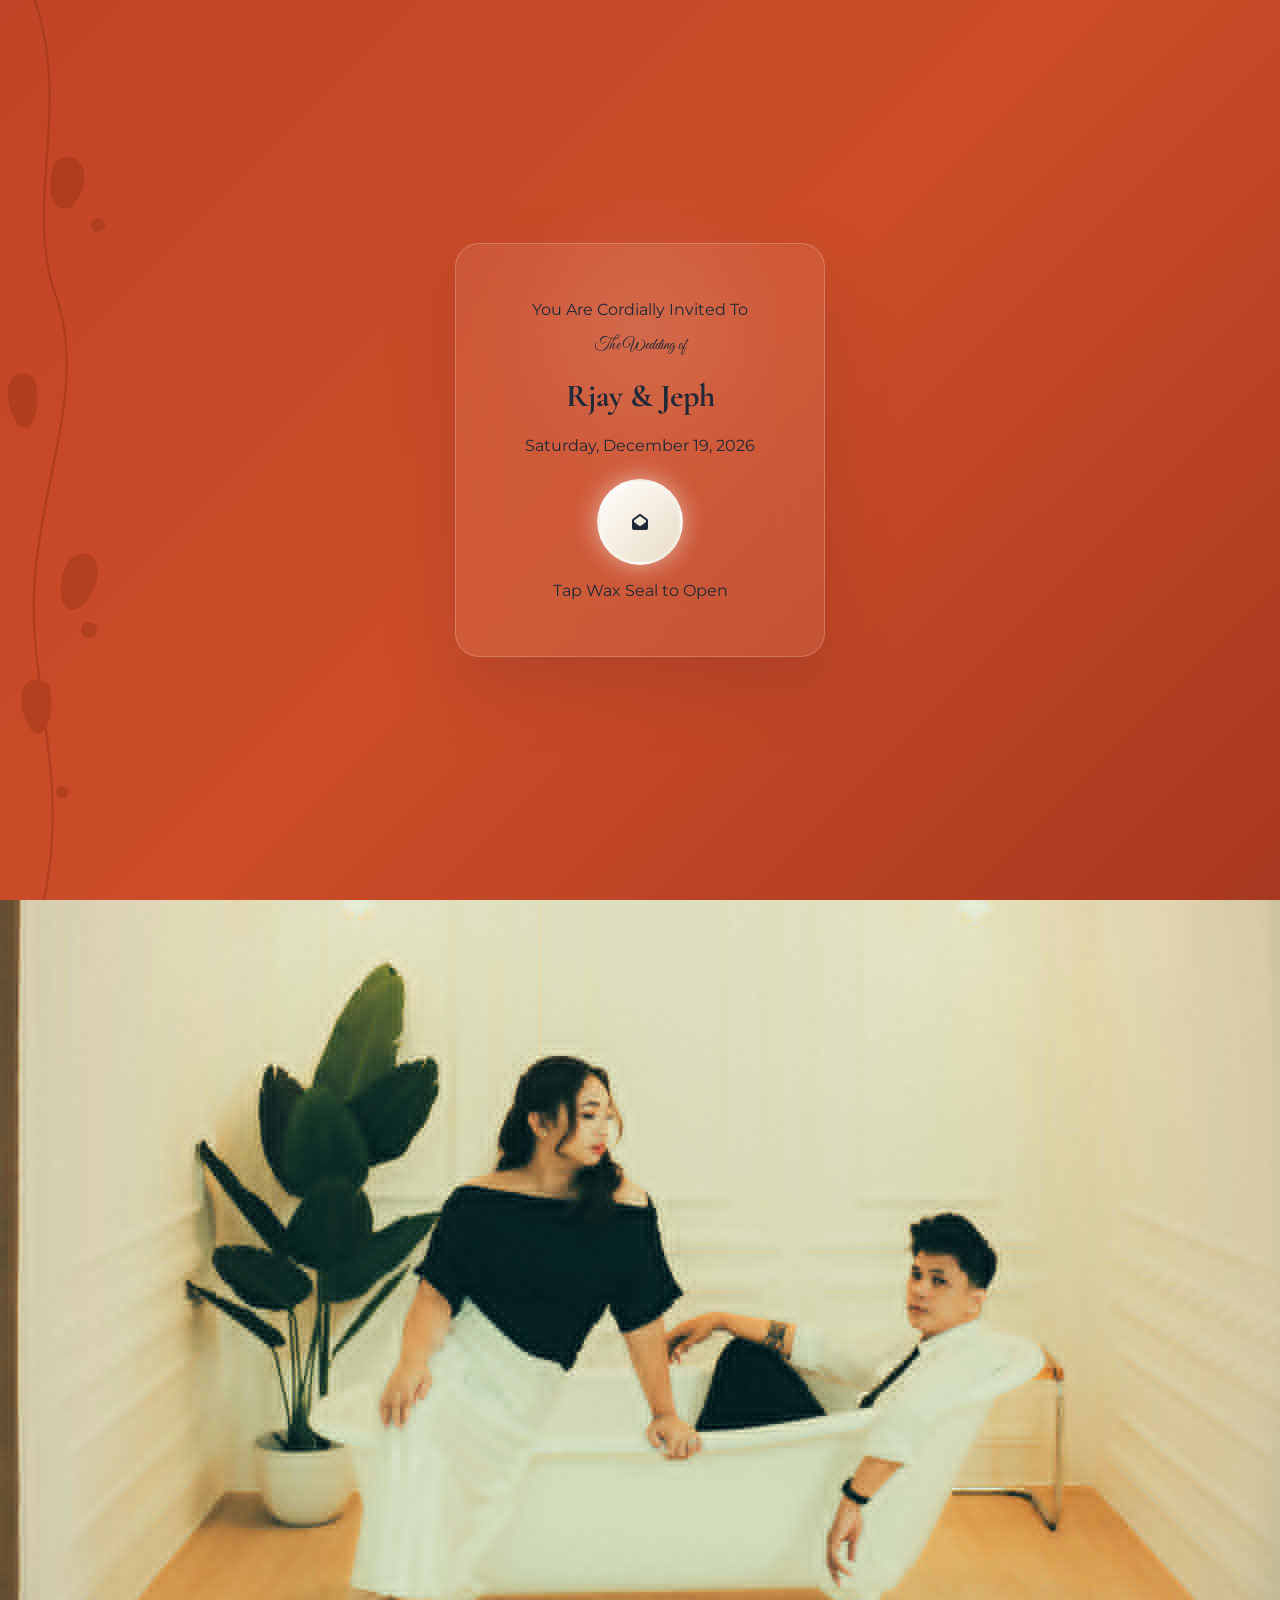
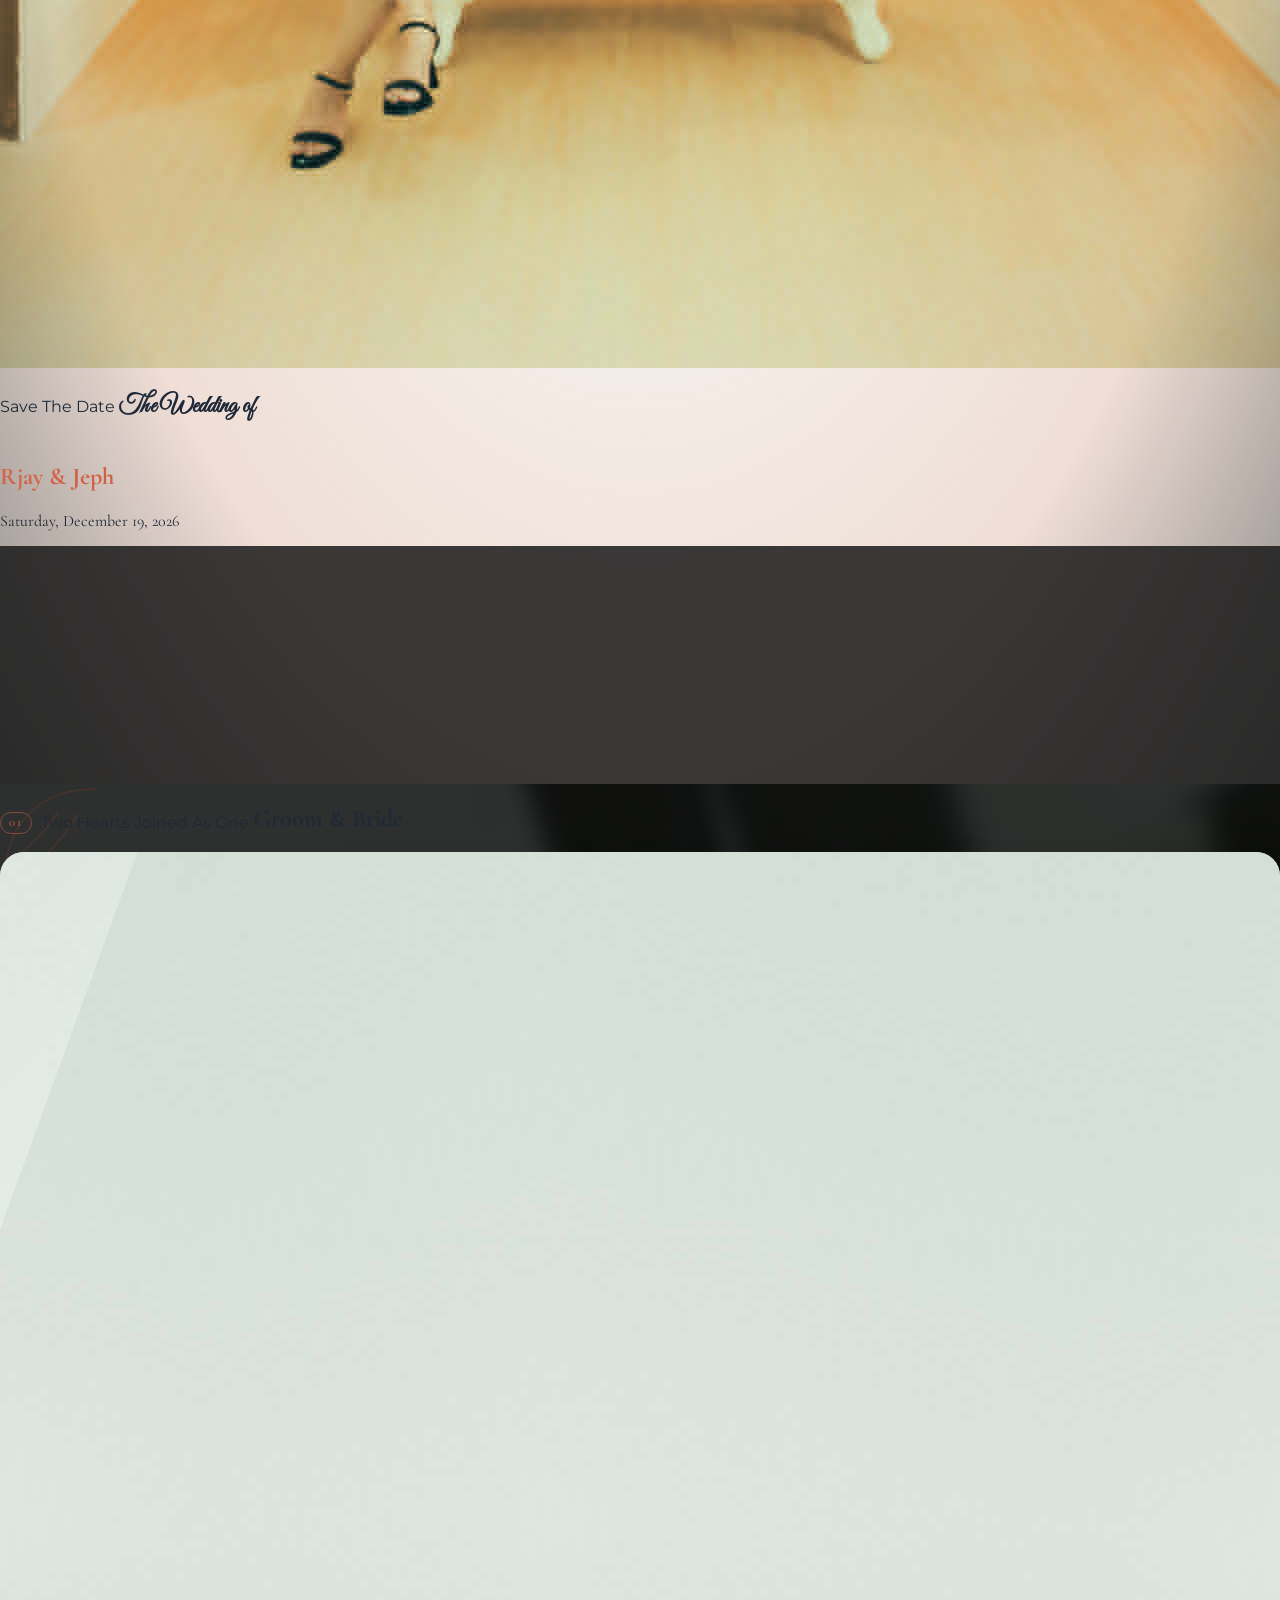
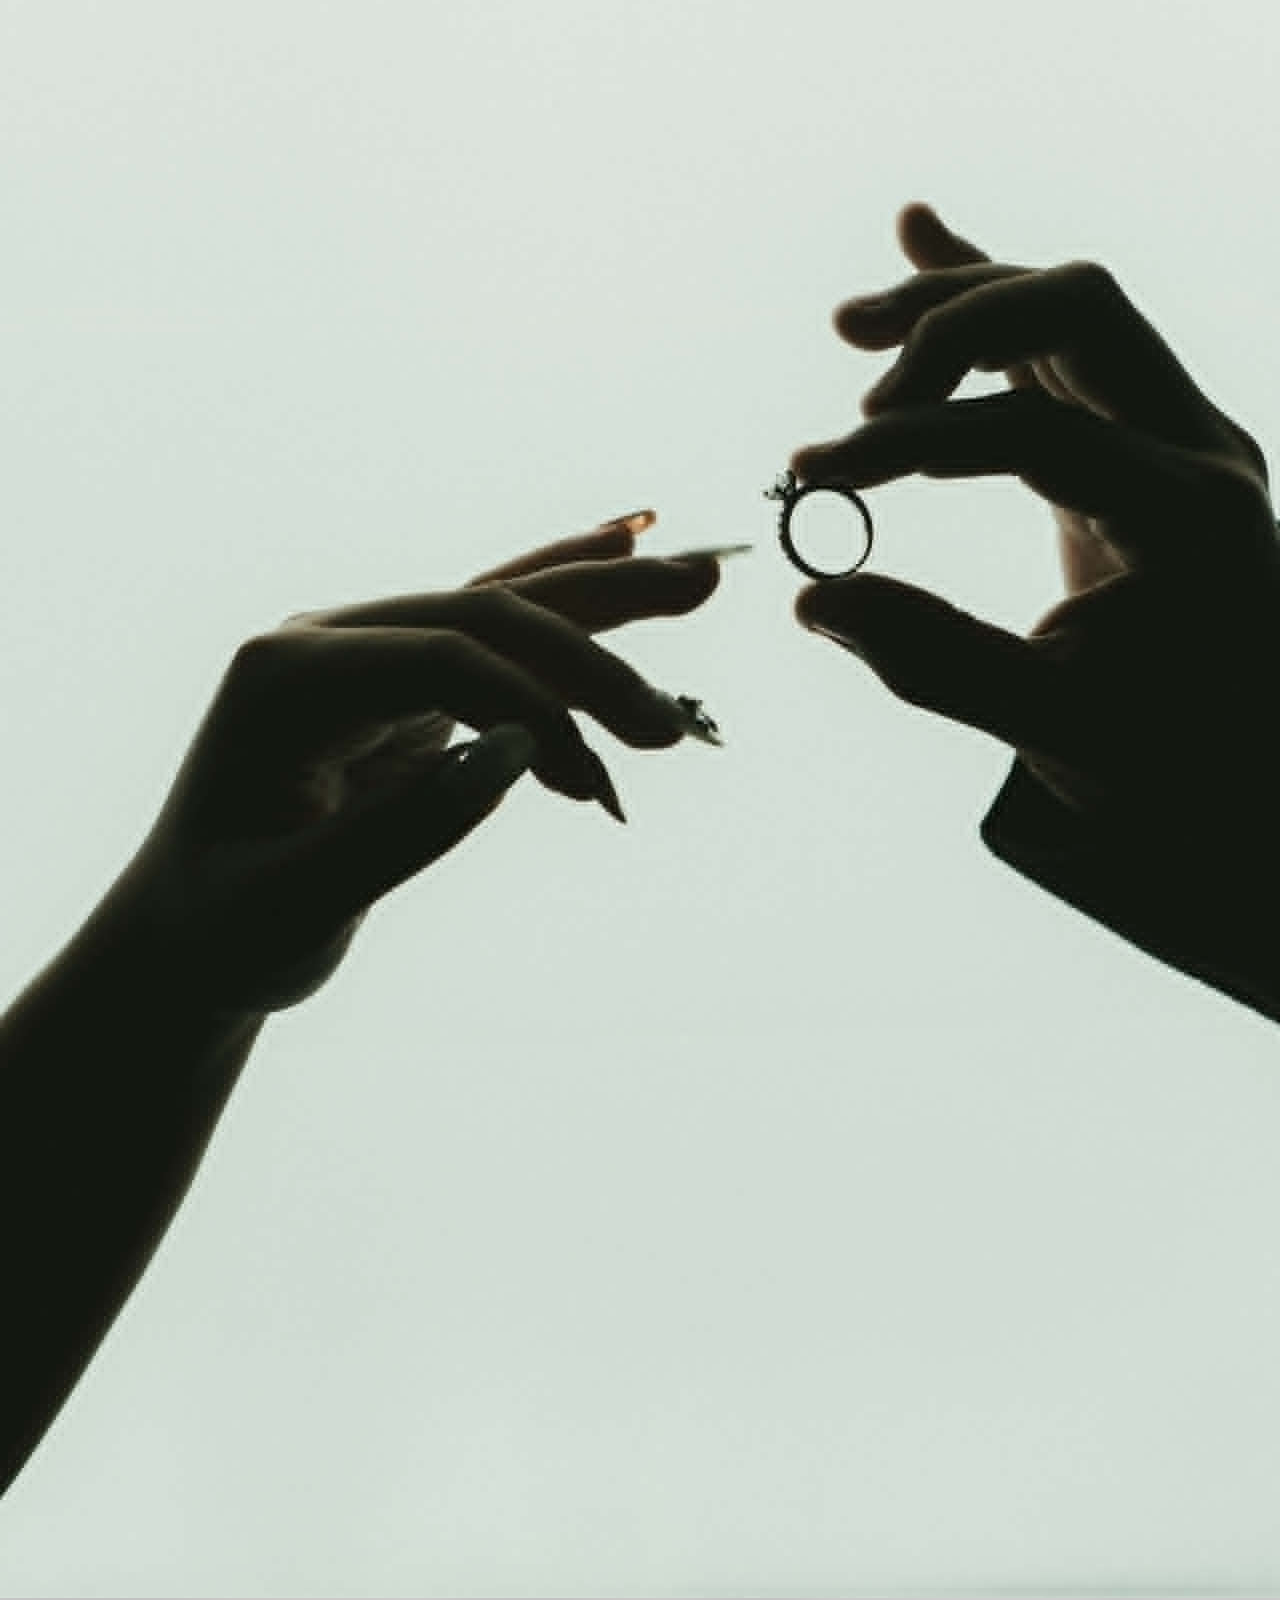
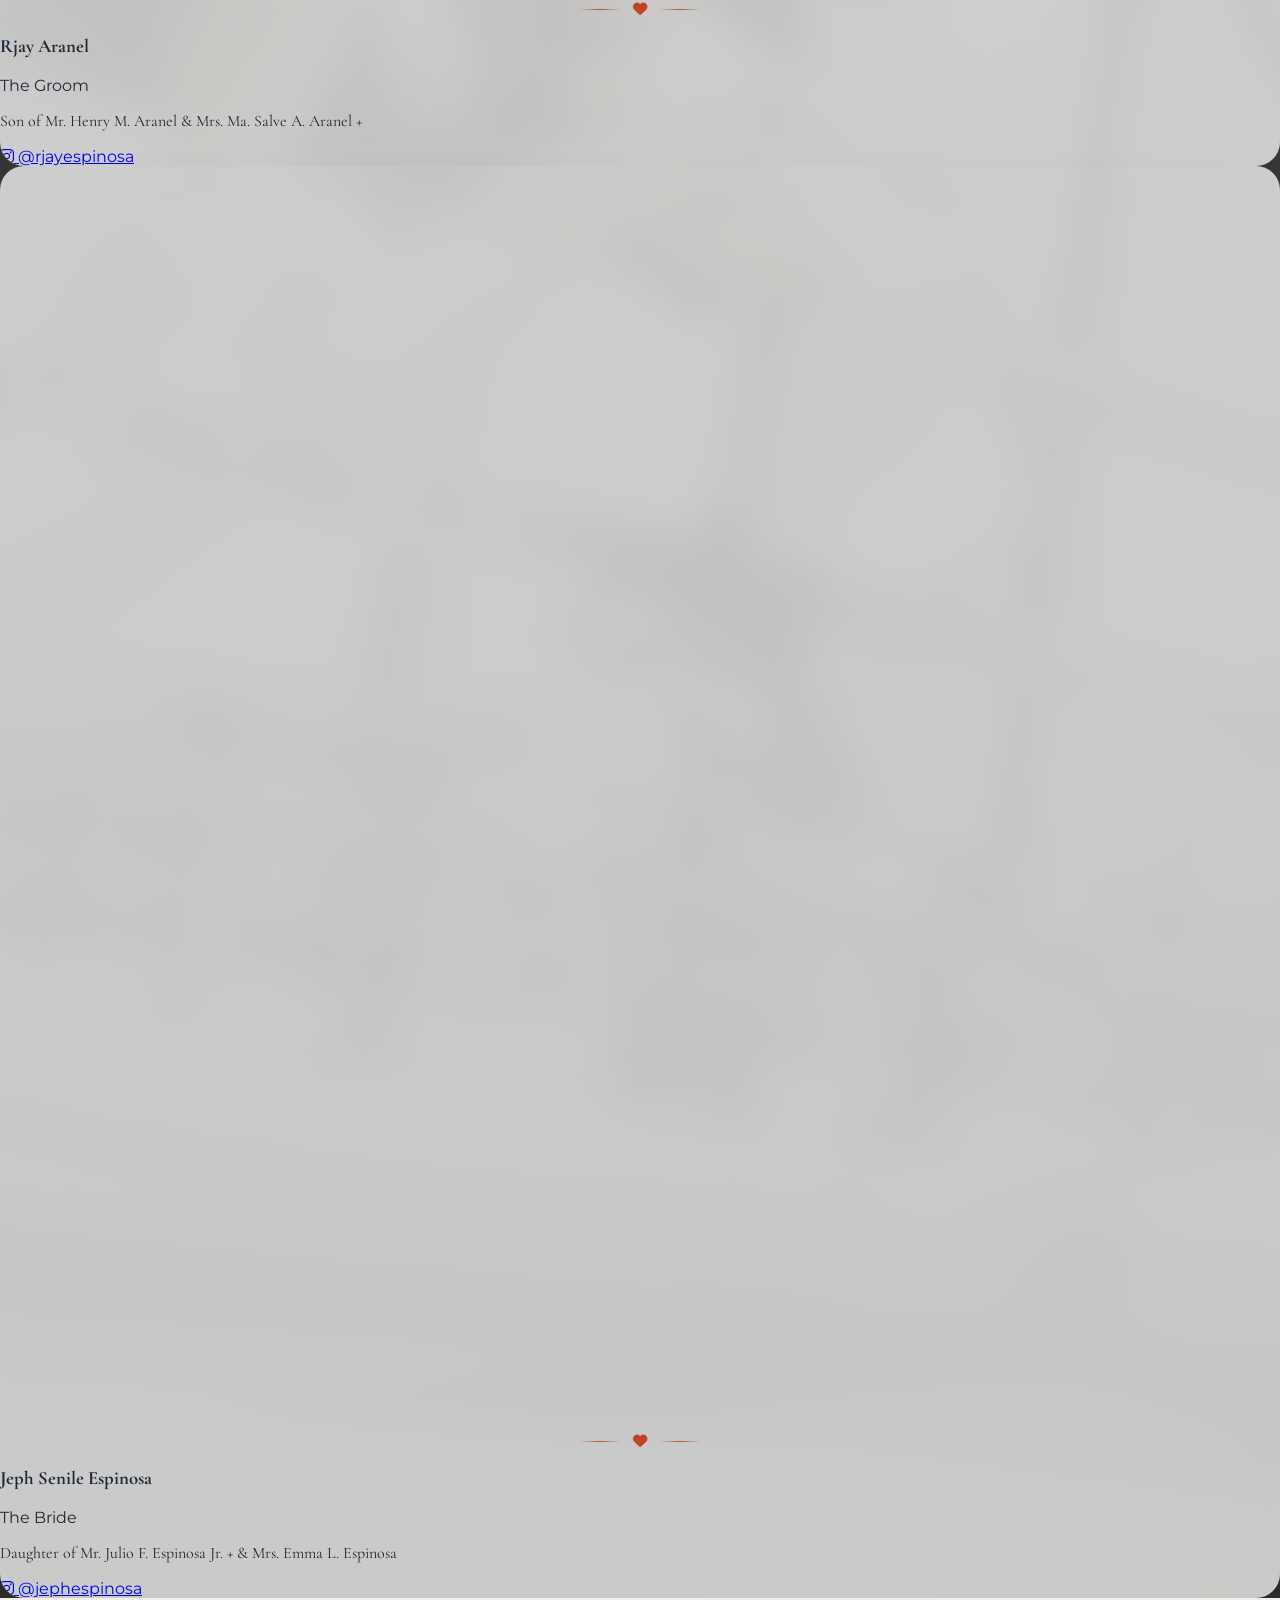
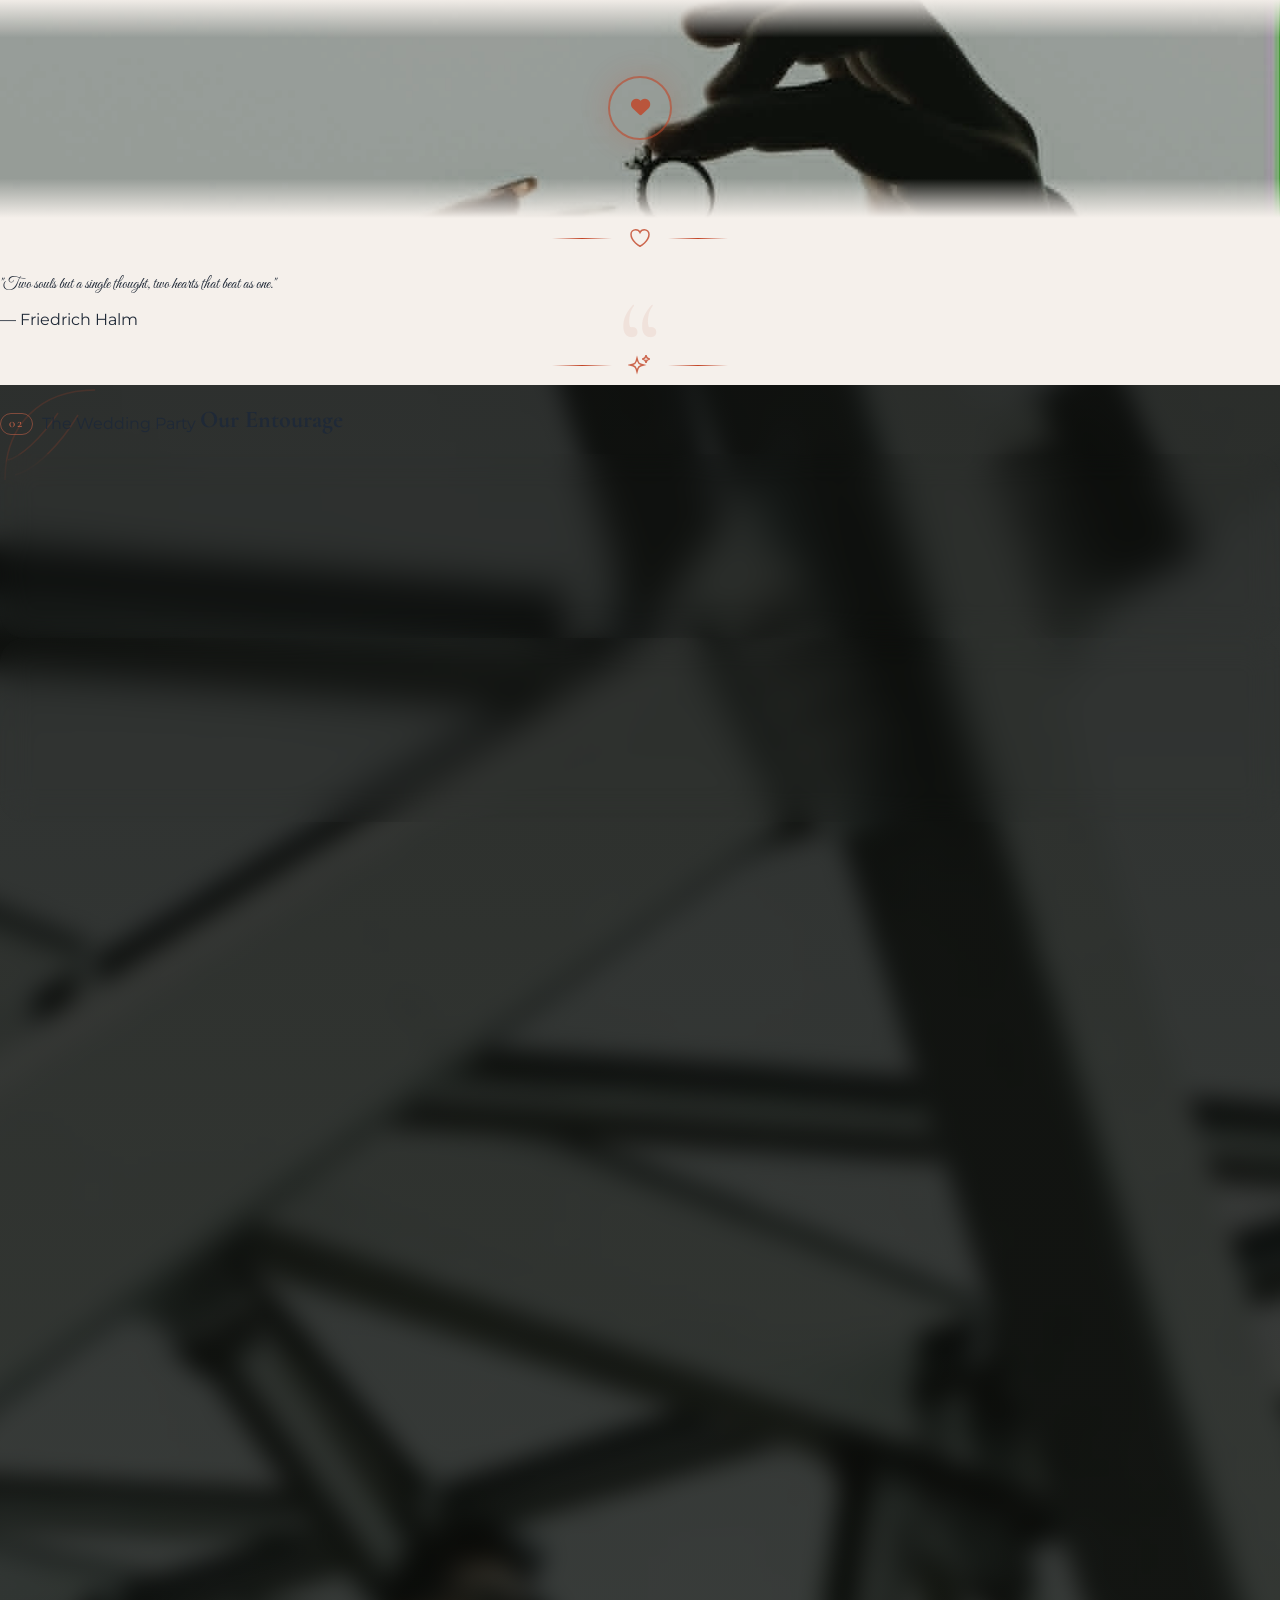
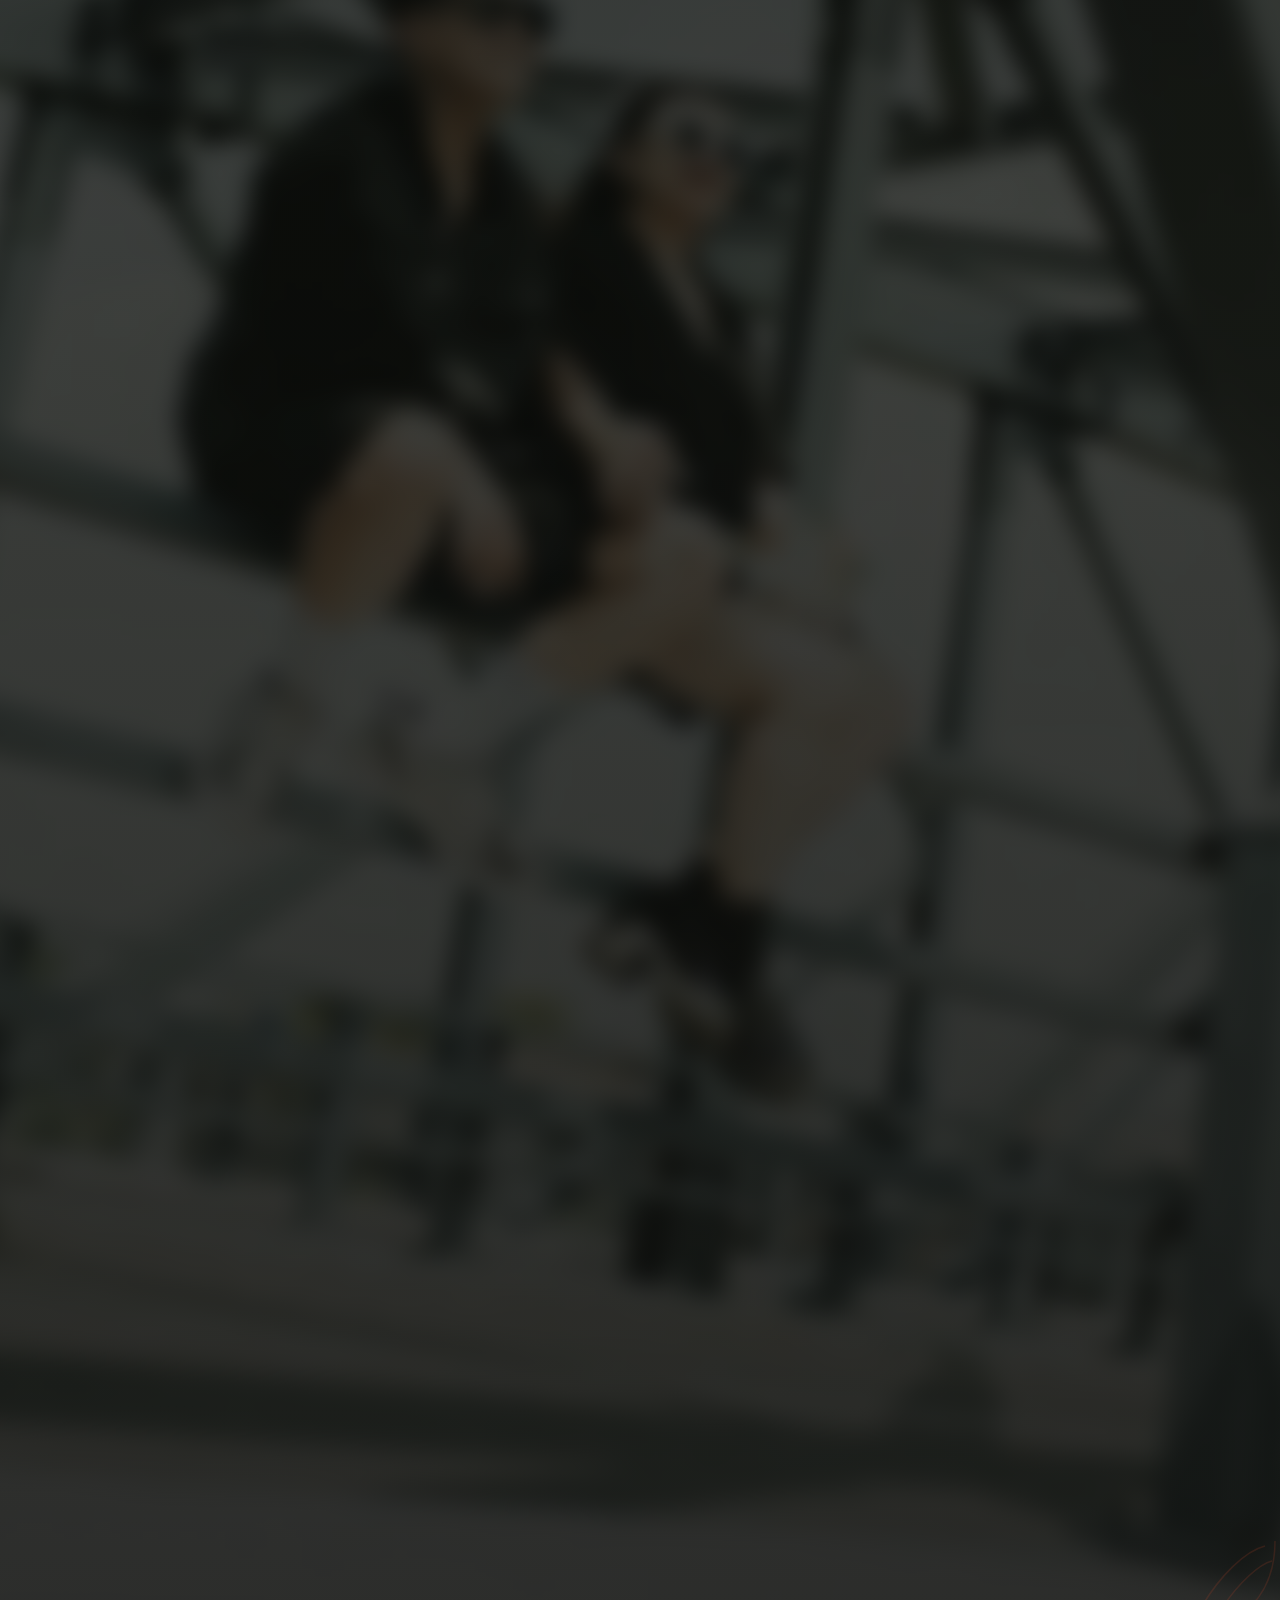
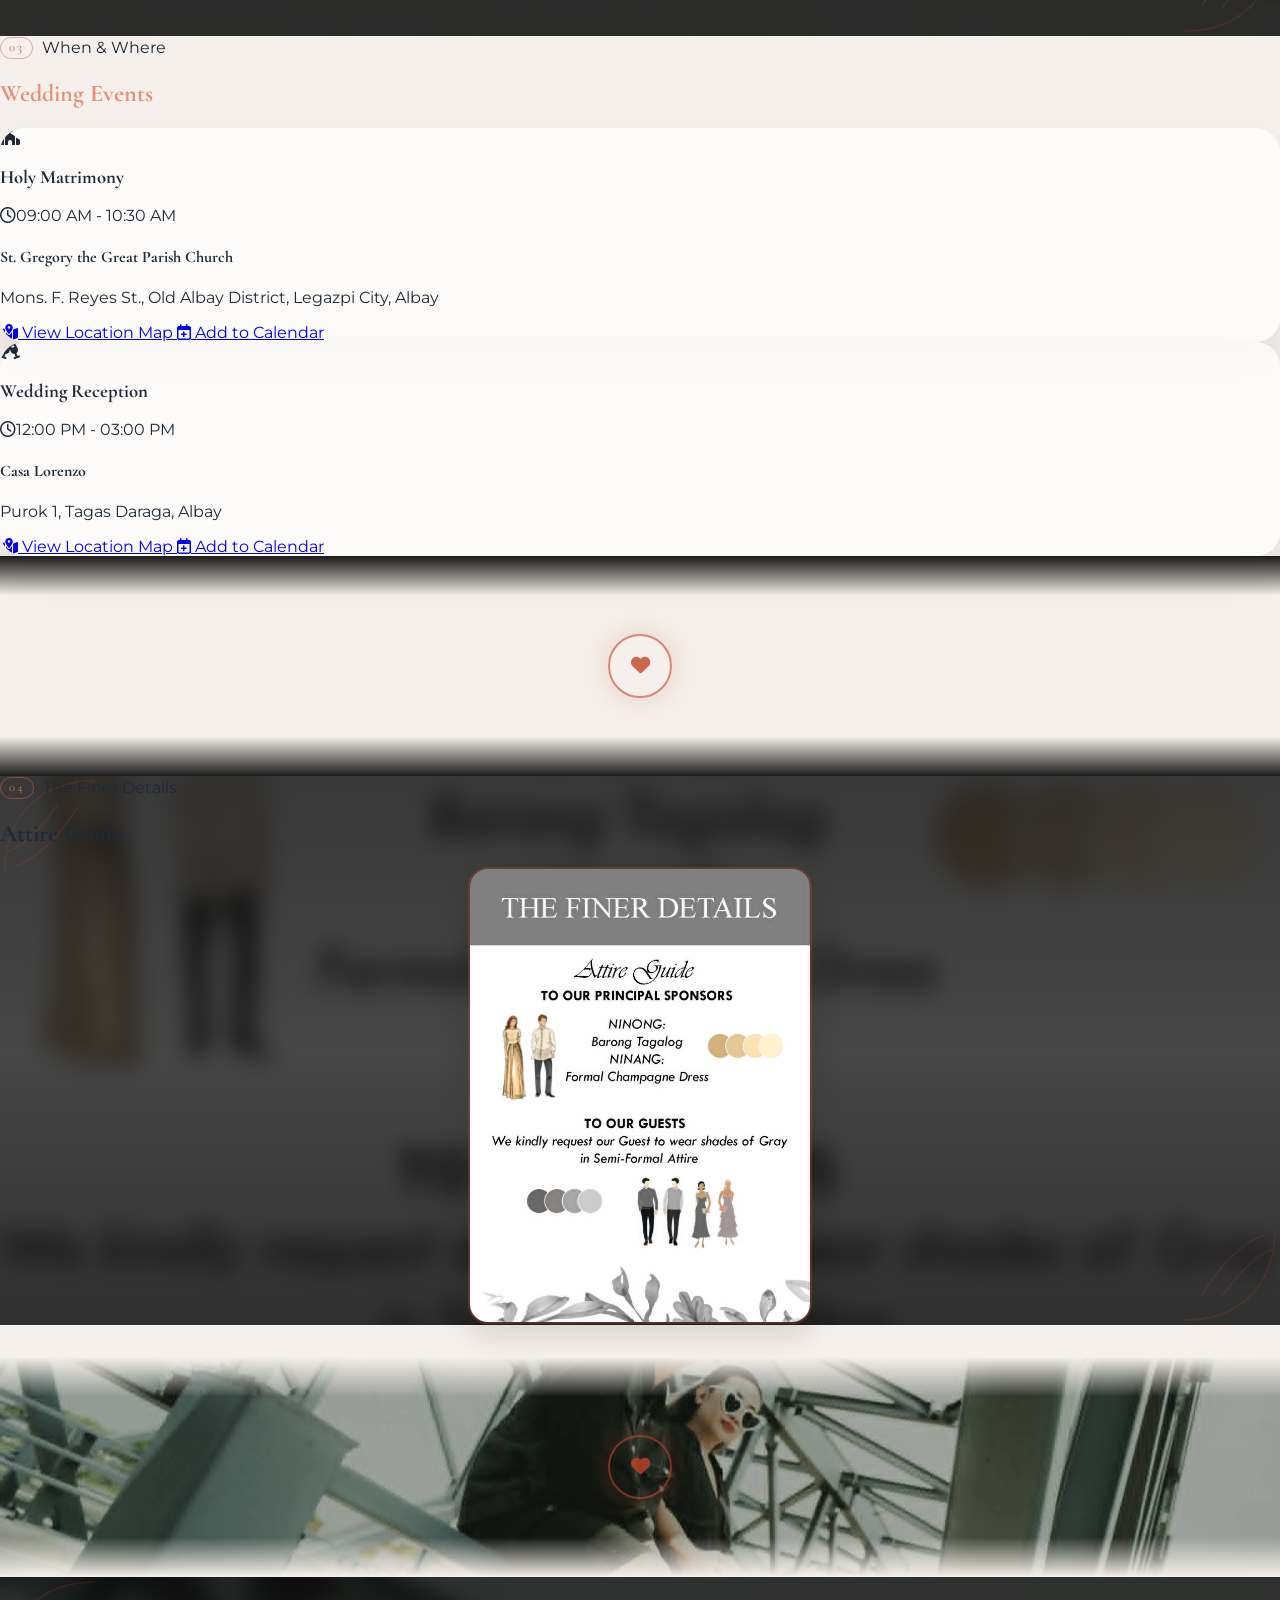
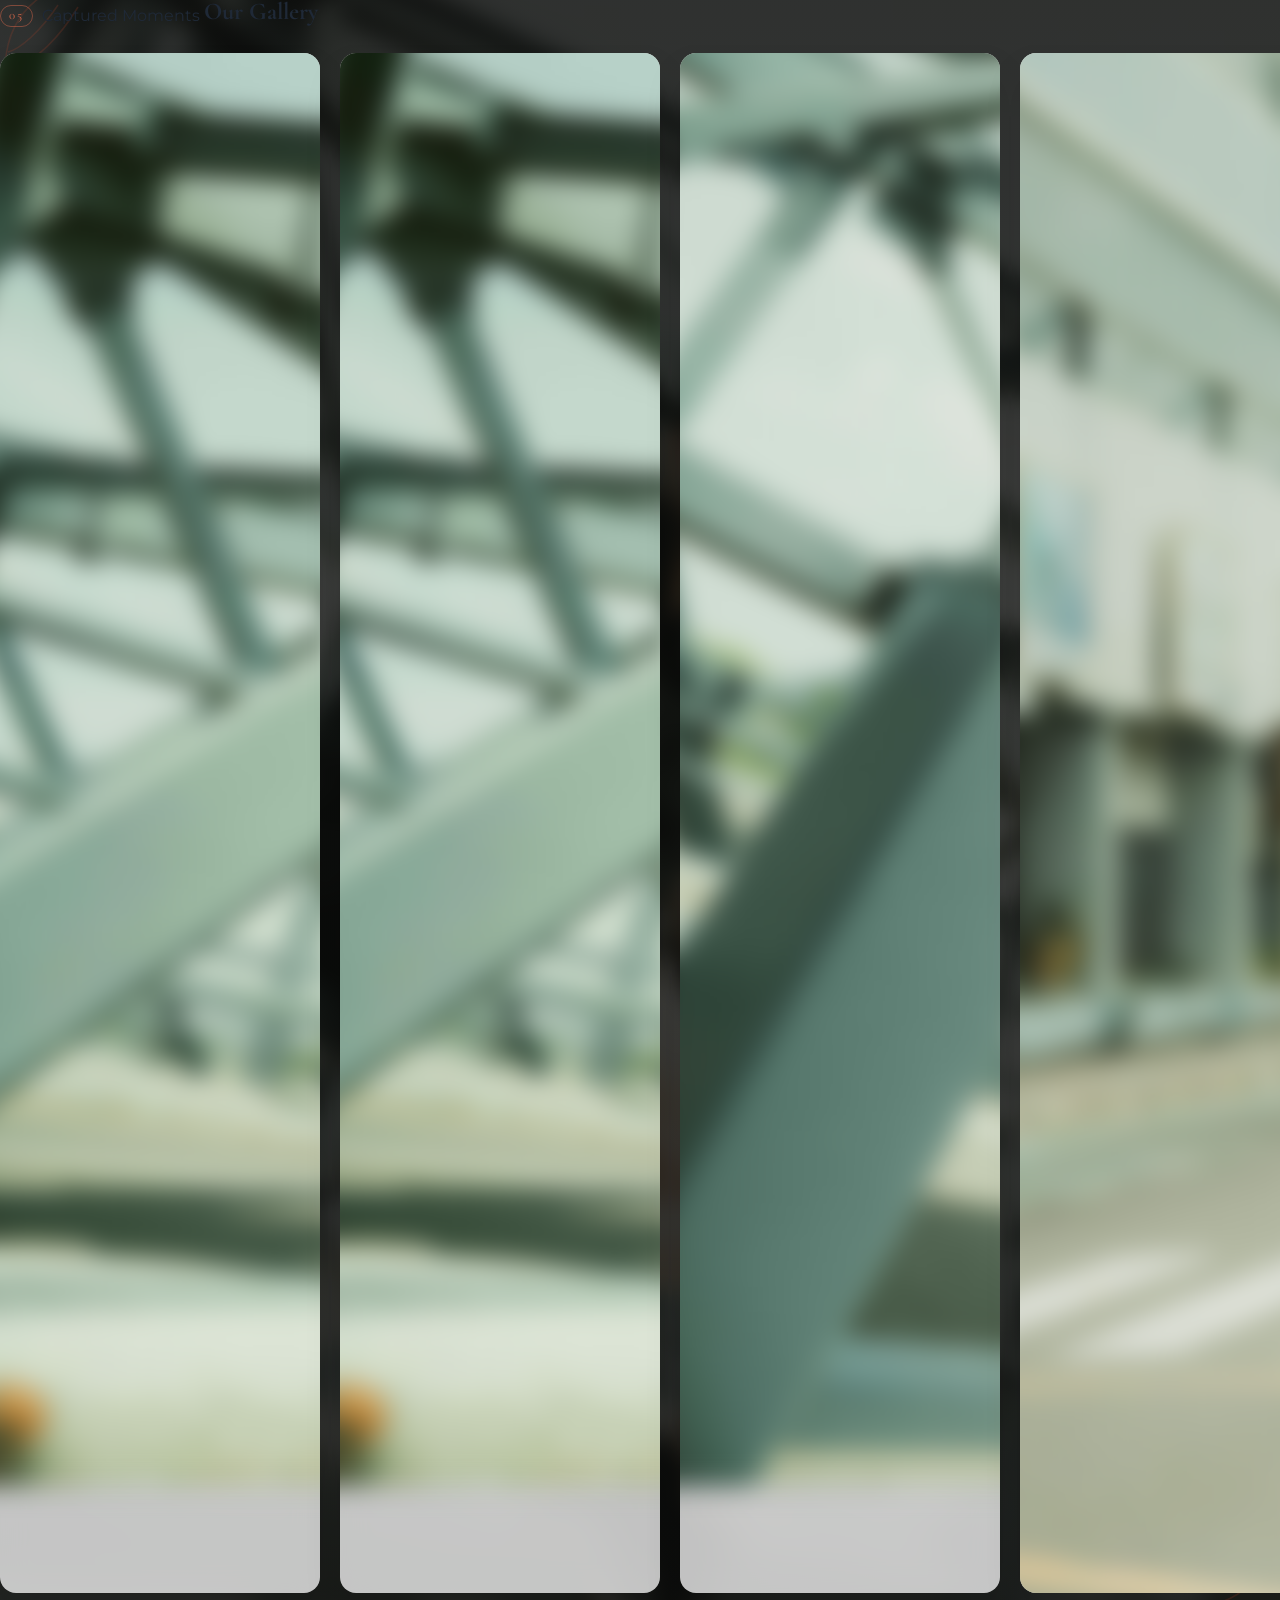
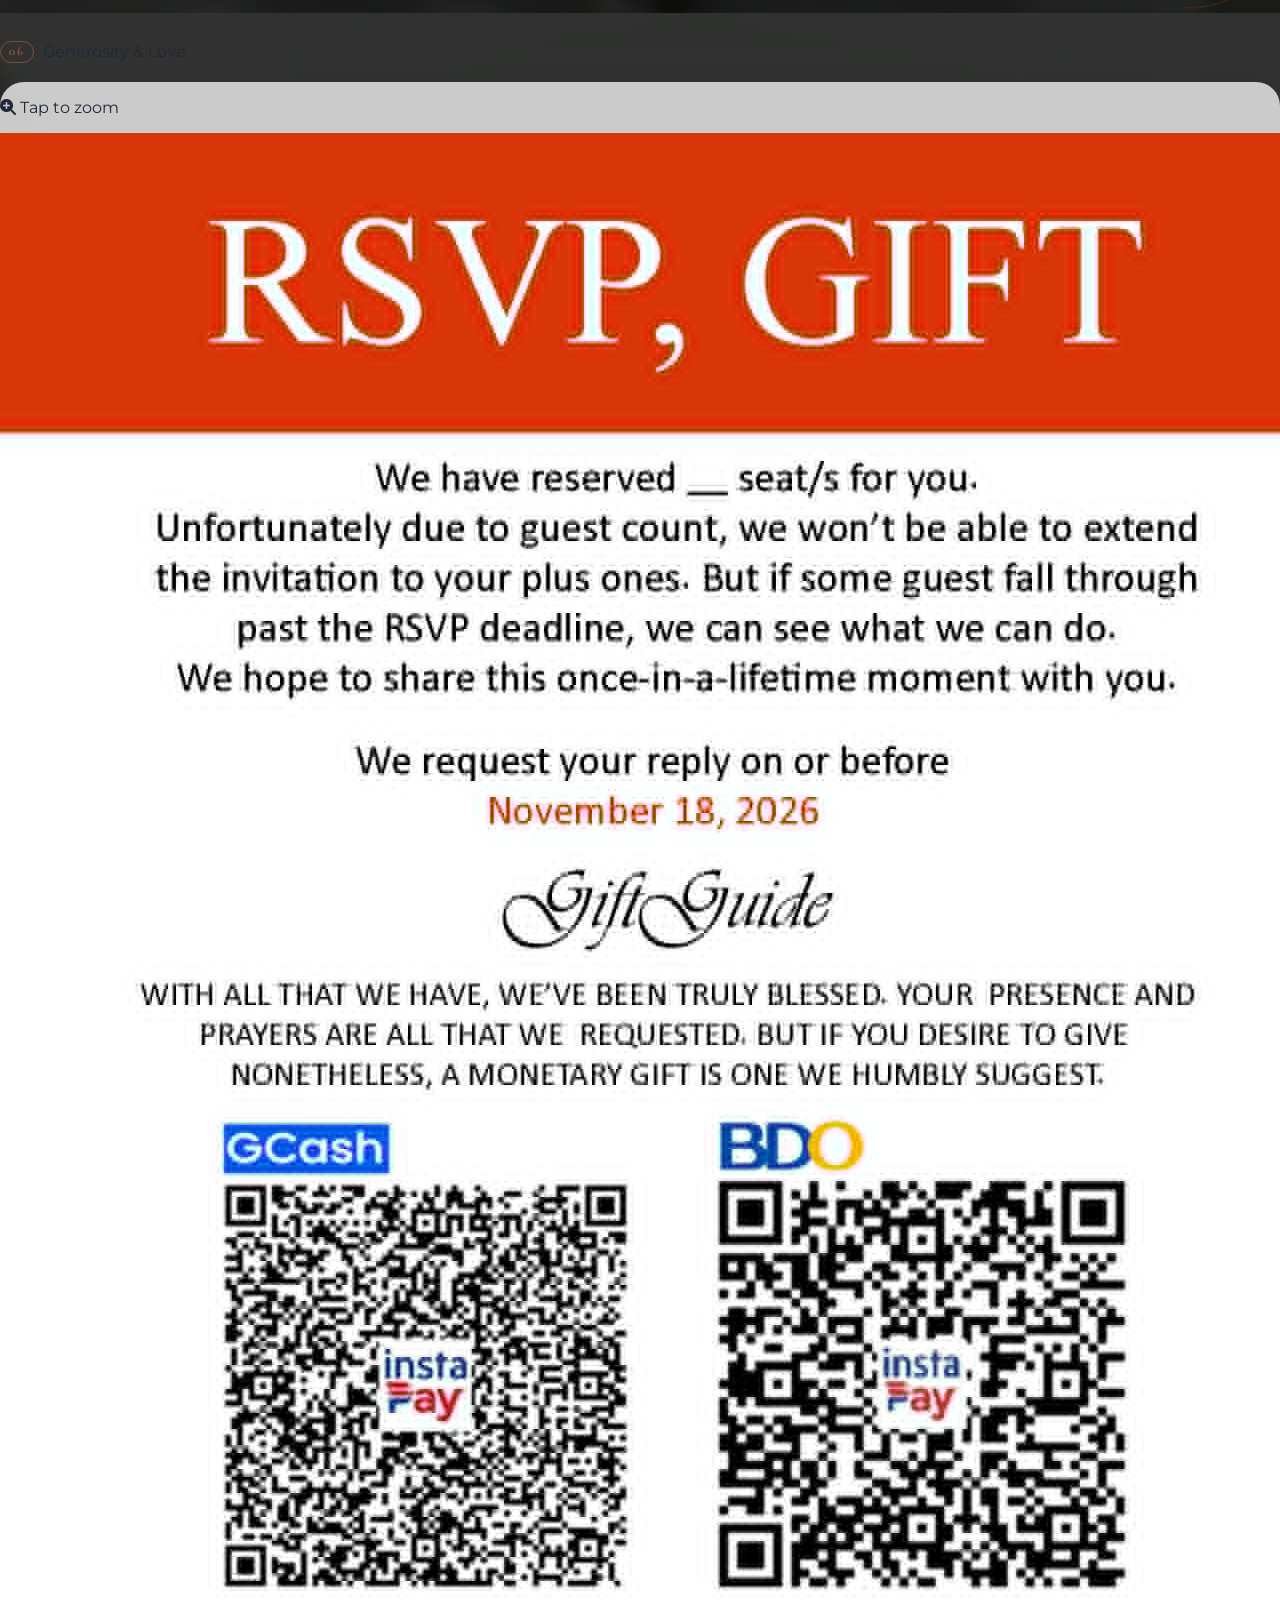
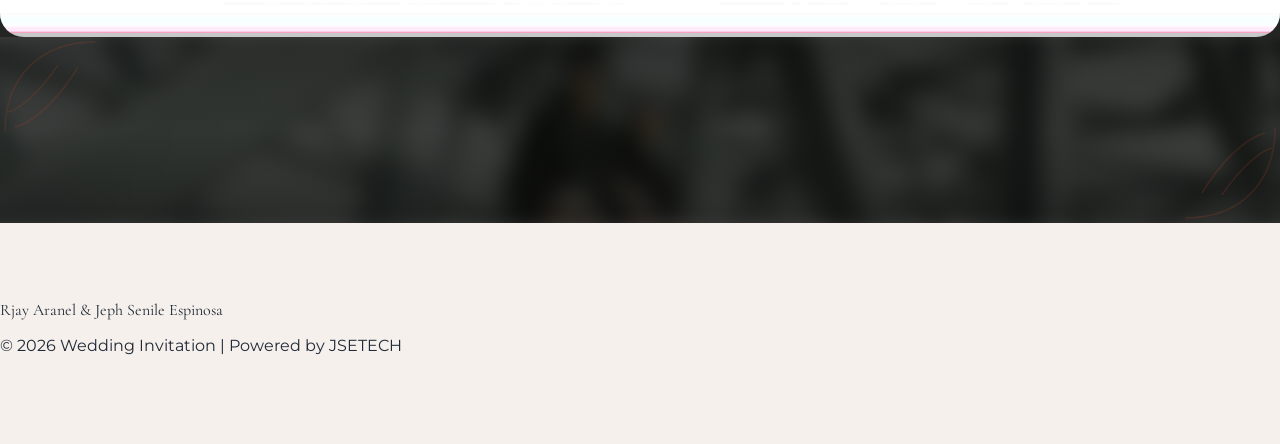
==== index.html @ 20d44fba "Add files via upload" ====
<!DOCTYPE html>
<html lang="en">

<head>
  <meta charset="UTF-8">
  <meta name="viewport" content="width=device-width, initial-scale=1.0">
  <meta name="theme-color" content="#C24426">
  <meta name="description" content="Wedding Invitation - Alexander & Sophia">
  <title>Wedding Invitation | Rjay & Jeph</title>

  <!-- PWA: iOS standalone support -->
  <meta name="apple-mobile-web-app-capable" content="yes">
  <meta name="mobile-web-app-capable" content="yes">
  <meta name="apple-mobile-web-app-status-bar-style" content="black-translucent">
  <meta name="apple-mobile-web-app-title" content="Wedding Invitation">

  <!-- PWA Manifest -->
  <link rel="manifest" href="manifest.json">
  <link rel="icon" type="image/png" sizes="192x192" href="assets/icons/icon-192.png">
  <link rel="apple-touch-icon" href="assets/icons/icon-192.png">

  <!-- Tailwind CSS CDN -->
  <script src="https://cdn.tailwindcss.com"></script>

  <!-- FontAwesome Icons CDN -->
  <link rel="stylesheet" href="https://cdnjs.cloudflare.com/ajax/libs/font-awesome/6.4.0/css/all.min.css">

  <!-- Custom Design System -->
  <link rel="stylesheet" href="css/styles.css">
</head>

<body class="antialiased selection:bg-orange-200 selection:text-orange-900">

  <!-- Sticky Navigation (appears after the envelope opens) -->
  <nav id="site-nav" aria-label="Sections" aria-hidden="true">
    <div class="nav-inner">
      <a href="#hero" class="nav-brand" aria-label="Back to top">
        <i class="fa-solid fa-heart text-orange-300"></i>
      </a>
      <button id="nav-toggle" class="nav-toggle" aria-expanded="false" aria-controls="nav-menu"
        aria-label="Toggle navigation menu">
        <i class="fa-solid fa-bars"></i>
      </button>
      <div id="nav-menu" class="nav-menu">
        <a href="#couple">Couple</a>
        <a href="#entourage">Entourage</a>
        <a href="#event">Events</a>
        <a href="#attire">Attire</a>
        <a href="#gallery">Gallery</a>
        <a href="#gift">Gift</a>
        <a href="#rsvp">RSVP</a>
      </div>
    </div>
  </nav>

  <!-- Canvas Background for Sparkles & Petals Particles -->
  <canvas id="particle-canvas"></canvas>

  <!-- Scroll Progress Bar -->
  <div id="scroll-progress" aria-hidden="true"></div>

  <!-- Cursor Glow Trail -->
  <div id="cursor-glow" aria-hidden="true"></div>

  <!-- ==========================================
       1. COVER / UNBOXING ENVELOPE SCREEN
       ========================================== -->
  <div id="cover-screen">
    <!-- Decorative floral vine (left side) -->
    <svg id="cover-vine" aria-hidden="true" viewBox="0 0 340 1000" preserveAspectRatio="xMidYMid meet">
      <path class="vine-path" d="M 20 0 C 60 120, 10 220, 40 320 C 80 420, 30 520, 20 640 C 10 760, 60 860, 30 1000" />
      <path class="vine-leaf" d="M 42 180 C 70 160, 90 200, 60 230 C 40 240, 30 210, 42 180 Z" />
      <path class="vine-leaf" d="M 20 420 C -10 400, -20 440, 0 470 C 15 490, 28 455, 20 420 Z" />
      <path class="vine-leaf" d="M 60 620 C 95 600, 100 650, 70 675 C 45 690, 42 640, 60 620 Z" />
      <path class="vine-leaf" d="M 35 760 C 5 740, -5 780, 15 810 C 30 830, 45 790, 35 760 Z" />
      <circle class="vine-leaf" cx="90" cy="250" r="8" />
      <circle class="vine-leaf" cx="80" cy="700" r="9" />
      <circle class="vine-leaf" cx="50" cy="880" r="7" />
    </svg>

    <div class="envelope-box">
      <p class="font-sans text-xs uppercase tracking-widest text-white mb-2">You Are Cordially Invited To</p>
      <p class="font-cursive text-3xl text-white my-1">The Wedding of</p>
      <h1 class="font-serif text-3xl md:text-4xl text-white font-bold my-3" id="cover-couple-names">
        Rjay & Jeph
      </h1>
      <p class="font-sans text-sm text-white my-2" id="cover-date">Saturday, December 19, 2026</p>

      <!-- Animated Wax Seal Open Button -->
      <div class="wax-seal-btn" id="open-invitation-btn" title="Tap to Open Invitation" data-magnetic="14">
        <i class="fa-solid fa-envelope-open text-2xl text-orange-900"></i>
      </div>
      <p class="font-sans text-xs text-white/70 mt-4 tracking-wider uppercase">Tap Wax Seal to Open</p>
    </div>
  </div>

  <!-- ==========================================
       FLOATING CONTROLS (Audio & PWA)
       ========================================== -->
  <div class="floating-controls">
    <button class="floating-btn" id="share-btn" title="Share Invitation">
      <i class="fa-solid fa-share-nodes"></i>
    </button>
    <button class="floating-btn" id="music-toggle-btn" title="Toggle Music">
      <i class="fa-solid fa-music"></i>
    </button>
    <button class="floating-btn hidden" id="pwa-install-btn" title="Install App">
      <i class="fa-solid fa-download"></i>
    </button>
  </div>

  <!-- Audio Element -->
  <audio id="bg-audio" loop preload="none"></audio>

  <!-- ==========================================
       MAIN INVITATION CONTENT CONTAINER
       ========================================== -->
  <main class="relative z-20 overflow-hidden">

    <!-- HERO COVER SECTION -->
    <section id="hero" class="min-h-screen flex flex-col justify-center items-center text-center px-4 py-16 relative">
      <!-- Background Image Overlay -->
      <div class="absolute inset-0 z-0 overflow-hidden">
        <div id="hero-bg" class="absolute inset-0 will-change-transform">
          <img id="hero-bg-img" src="assets/images/couple-cover.jpg" alt="Wedding Cover"
            class="hero-kenburns w-full h-full object-cover object-center filter brightness-50">
        </div>
        <div class="absolute inset-0 bg-gradient-to-b from-gray-950/70 via-gray-900/40 to-gray-950/80"></div>
        <div class="hero-vignette" aria-hidden="true"></div>
      </div>

      <!-- Hero Card Content -->
      <div class="relative z-10 max-w-2xl mx-auto text-white reveal active">
        <span
          class="inline-block px-4 py-1 rounded-full border border-orange-400/40 text-orange-200 text-xs tracking-widest uppercase mb-4 backdrop-blur-md">
          Save The Date
        </span>
        <h2 class="font-cursive text-4xl sm:text-5xl md:text-6xl text-orange-200 mb-2" data-split>The Wedding of</h2>
        <h1 class="font-serif text-4xl sm:text-6xl md:text-7xl font-bold tracking-tight gold-gradient-text my-4"
          id="hero-couple-names">
          Alexander & Sophia
        </h1>
        <p class="font-serif text-lg sm:text-xl text-gray-200 italic mb-8" id="hero-date">
          Saturday, November 28, 2026
        </p>

        <!-- COUNTDOWN TIMER -->
        <div class="glass-card-dark p-6 max-w-lg mx-auto rounded-2xl border border-orange-500/30">
          <p class="font-sans text-xs uppercase tracking-widest text-orange-300 mb-4">Countdown to Our Special Day</p>
          <div class="grid grid-cols-4 gap-2 sm:gap-4 text-center" id="countdown-container">
            <div class="countdown-card bg-gray-900/80 border-orange-500/20">
              <span class="block font-serif text-2xl sm:text-3xl font-bold cd-num" id="cd-days">00</span>
              <span class="block text-[10px] sm:text-xs uppercase text-gray-400 tracking-wider">Days</span>
            </div>
            <div class="countdown-card bg-gray-900/80 border-orange-500/20">
              <span class="block font-serif text-2xl sm:text-3xl font-bold cd-num" id="cd-hours">00</span>
              <span class="block text-[10px] sm:text-xs uppercase text-gray-400 tracking-wider">Hours</span>
            </div>
            <div class="countdown-card bg-gray-900/80 border-orange-500/20">
              <span class="block font-serif text-2xl sm:text-3xl font-bold cd-num" id="cd-minutes">00</span>
              <span class="block text-[10px] sm:text-xs uppercase text-gray-400 tracking-wider">Mins</span>
            </div>
            <div class="countdown-card bg-gray-900/80 border-orange-500/20">
              <span class="block font-serif text-2xl sm:text-3xl font-bold cd-num" id="cd-seconds">00</span>
              <span class="block text-[10px] sm:text-xs uppercase text-gray-400 tracking-wider">Secs</span>
            </div>
          </div>
        </div>
      </div>
    </section>

    <!-- COUPLE PROFILES SECTION -->
    <section id="couple" class="py-20 px-4 max-w-5xl mx-auto text-center ornament-floral">
      <div class="section-bg" aria-hidden="true">
        <img src="assets/images/gallery-1.jpg" alt="" loading="lazy" decoding="async">
      </div>
      <div class="corner-ornament corner-ornament--tl" aria-hidden="true">
        <svg viewBox="0 0 100 100" fill="none" stroke="#C24426" stroke-width="1.5">
          <path d="M5 95 C 5 40, 40 5, 95 5" />
          <path d="M15 90 C 35 85, 60 60, 78 30" />
          <path d="M8 75 C 20 72, 40 55, 58 28" />
        </svg>
      </div>
      <div class="corner-ornament corner-ornament--br" aria-hidden="true">
        <svg viewBox="0 0 100 100" fill="none" stroke="#C24426" stroke-width="1.5">
          <path d="M5 95 C 5 40, 40 5, 95 5" />
          <path d="M15 90 C 35 85, 60 60, 78 30" />
          <path d="M8 75 C 20 72, 40 55, 58 28" />
        </svg>
      </div>
      <div class="relative z-10">
        <div class="reveal-zoom">
          <span class="eyebrow text-xs font-sans tracking-widest text-orange-200 uppercase">
            <span class="eyebrow-num on-dark">01</span> Two Hearts Joined As One
          </span>
          <h2 class="font-serif text-3xl sm:text-5xl font-bold text-white my-3" data-split>Groom & Bride</h2>
          <div class="w-16 h-0.5 bg-orange-400 mx-auto mb-12"></div>
        </div>

        <div class="grid grid-cols-1 md:grid-cols-2 gap-8 md:gap-12 items-center">
          <!-- Groom Card -->
          <div class="glass-card card-sheen p-6 md:p-8 text-center reveal-left delay-100">
            <div
              class="w-40 h-40 mx-auto rounded-full overflow-hidden border-4 border-orange-400/50 shadow-xl mb-6 transform transition hover:scale-105 duration-500">
              <img id="groom-img" src="assets/images/groom.jpg" alt="Groom" loading="lazy" decoding="async"
                class="w-full h-full object-cover">
            </div>
            <div class="couple-monogram" aria-hidden="true"><span></span><i class="fa-solid fa-heart"></i><span></span>
            </div>
            <h3 class="font-serif text-2xl sm:text-3xl font-bold text-gray-900" id="groom-name">Alexander Vance</h3>
            <p class="font-sans text-xs text-orange-700 uppercase tracking-widest my-2">The Groom</p>
            <p class="font-serif text-sm text-gray-600 italic my-3" id="groom-parents">Son of Mr. Arthur Vance & Mrs.
              Eleanor Vance</p>
            <a id="groom-ig" href="#" target="_blank"
              class="inline-flex items-center gap-2 text-xs text-orange-700 hover:text-orange-900 transition">
              <i class="fa-brands fa-instagram text-base"></i> <span id="groom-ig-handle">@alexandervance</span>
            </a>
          </div>

          <!-- Bride Card -->
          <div class="glass-card card-sheen p-6 md:p-8 text-center reveal-right delay-200">
            <div
              class="w-40 h-40 mx-auto rounded-full overflow-hidden border-4 border-orange-400/50 shadow-xl mb-6 transform transition hover:scale-105 duration-500">
              <img id="bride-img" src="assets/images/bride.jpg" alt="Bride" loading="lazy" decoding="async"
                class="w-full h-full object-cover">
            </div>
            <div class="couple-monogram" aria-hidden="true"><span></span><i class="fa-solid fa-heart"></i><span></span>
            </div>
            <h3 class="font-serif text-2xl sm:text-3xl font-bold text-gray-900" id="bride-name">Sophia Rose</h3>
            <p class="font-sans text-xs text-orange-700 uppercase tracking-widest my-2">The Bride</p>
            <p class="font-serif text-sm text-gray-600 italic my-3" id="bride-parents">Daughter of Mr. Robert Sterling &
              Mrs. Clara Sterling</p>
            <a id="bride-ig" href="#" target="_blank"
              class="inline-flex items-center gap-2 text-xs text-orange-700 hover:text-orange-900 transition">
              <i class="fa-brands fa-instagram text-base"></i> <span id="bride-ig-handle">@sophiarose</span>
            </a>
          </div>
        </div>
      </div>
    </section>

    <!-- FULL-BLEED PHOTO BREAK 1 -->
    <div class="full-bleed reveal">
      <img src="assets/images/groom.jpg" alt="" loading="lazy" decoding="async">
      <i class="fa-solid fa-heart divider-icon" aria-hidden="true"></i>
    </div>

    <!-- ORNAMENT DIVIDER -->
    <div class="ornament-divider reveal py-4">
      <svg viewBox="0 0 24 24" fill="none" stroke="currentColor" stroke-width="1.5">
        <path
          d="M21 8.25c0-2.485-2.099-4.5-4.688-4.5-1.935 0-3.597 1.126-4.312 2.733-.715-1.607-2.377-2.733-4.313-2.733C5.1 3.75 3 5.765 3 8.25c0 7.22 9 12 9 12s9-4.78 9-12z" />
      </svg>
    </div>

    <!-- LOVE QUOTE SECTION -->
    <section class="love-quote-section py-16 px-4 text-center bg-orange-50/30">
      <div class="max-w-2xl mx-auto reveal-zoom">
        <p class="font-cursive text-2xl sm:text-4xl text-orange-700/80 leading-relaxed mb-4">
          "Two souls but a single thought, two hearts that beat as one."
        </p>
        <p class="font-sans text-xs uppercase tracking-widest text-gray-500">— Friedrich Halm</p>
        <div class="ornament-divider mt-6">
          <svg viewBox="0 0 24 24" fill="none" stroke="currentColor" stroke-width="1.5">
            <path
              d="M9.813 15.904L9 18.75l-.813-2.846a4.5 4.5 0 00-3.09-3.09L2.25 12l2.846-.813a4.5 4.5 0 003.09-3.09L9 5.25l.813 2.846a4.5 4.5 0 003.09 3.09L15.75 12l-2.846.813a4.5 4.5 0 00-3.09 3.09zM18.259 8.715L18 9.75l-.259-1.035a3.375 3.375 0 00-2.455-2.456L14.25 6l1.036-.259a3.375 3.375 0 002.455-2.456L18 2.25l.259 1.035a3.375 3.375 0 002.455 2.456L21.75 6l-1.036.259a3.375 3.375 0 00-2.455 2.456z" />
          </svg>
        </div>
      </div>
    </section>

    <!-- ENTOURAGE SECTION -->
    <section id="entourage" class="py-20 px-4 max-w-5xl mx-auto text-center relative ornament-floral">
      <div class="section-bg" aria-hidden="true">
        <img src="assets/images/gallery-2.jpg" alt="" loading="lazy" decoding="async">
      </div>
      <div class="corner-ornament corner-ornament--tl" aria-hidden="true">
        <svg viewBox="0 0 100 100" fill="none" stroke="#C24426" stroke-width="1.5">
          <path d="M5 95 C 5 40, 40 5, 95 5" />
          <path d="M15 90 C 35 85, 60 60, 78 30" />
          <path d="M8 75 C 20 72, 40 55, 58 28" />
        </svg>
      </div>
      <div class="corner-ornament corner-ornament--br" aria-hidden="true">
        <svg viewBox="0 0 100 100" fill="none" stroke="#C24426" stroke-width="1.5">
          <path d="M5 95 C 5 40, 40 5, 95 5" />
          <path d="M15 90 C 35 85, 60 60, 78 30" />
          <path d="M8 75 C 20 72, 40 55, 58 28" />
        </svg>
      </div>
      <div class="relative z-10">
        <div class="reveal-zoom">
          <span class="eyebrow text-xs font-sans tracking-widest text-orange-200 uppercase">
            <span class="eyebrow-num on-dark">02</span> The Wedding Party
          </span>
          <h2 class="font-serif text-3xl sm:text-5xl font-bold text-white my-3" data-split>Our Entourage</h2>
          <div class="w-16 h-0.5 bg-orange-400 mx-auto mb-12"></div>
        </div>
        <div id="entourage-container" class="text-gray-800">
          <!-- Dynamically filled by app.js -->
        </div>
      </div>
    </section>

    <!-- EVENT DETAILS SECTION -->

    <section id="event" class="py-20 px-4 bg-gray-900 text-white relative">
      <div class="max-w-5xl mx-auto text-center relative z-10">
        <div class="reveal-zoom">
          <span class="eyebrow text-xs font-sans tracking-widest text-orange-300 uppercase">
            <span class="eyebrow-num on-dark">03</span> When & Where
          </span>
          <h2 class="font-serif text-3xl sm:text-5xl font-bold text-white gold-shimmer my-3">Wedding Events</h2>
          <div class="w-16 h-0.5 bg-orange-500 mx-auto mb-12"></div>
        </div>

        <div class="grid grid-cols-1 md:grid-cols-2 gap-8 text-gray-800">
          <!-- Ceremony Card -->
          <div
            class="glass-card card-sheen bg-gray-800/90 text-white p-6 sm:p-8 rounded-2xl border border-orange-500/30 reveal-left delay-100">
            <div
              class="w-14 h-14 bg-orange-500/20 rounded-full flex items-center justify-center mx-auto text-orange-300 text-2xl mb-4 border border-orange-500/40">
              <i class="fa-solid fa-church"></i>
            </div>
            <h3 class="font-serif text-2xl font-bold text-orange-200 mb-2" id="ceremony-title">Holy Matrimony</h3>
            <p class="font-sans text-sm text-orange-300/90 mb-4" id="ceremony-time"><i
                class="fa-regular fa-clock mr-2"></i>09:00 AM - 10:30 AM</p>
            <div class="border-t border-gray-700 my-4 pt-4">
              <h4 class="font-serif text-lg font-semibold text-white mb-1" id="ceremony-venue">St. Grace Cathedral</h4>
              <p class="font-sans text-xs text-gray-300 leading-relaxed mb-6" id="ceremony-address">123 Sanctuary
                Avenue, Suite 100, Cityville</p>
            </div>
            <div class="flex flex-col sm:flex-row gap-3 justify-center">
              <a id="ceremony-maps-btn" href="#" target="_blank"
                class="px-4 py-2.5 rounded-full bg-orange-600 hover:bg-orange-500 text-gray-950 font-semibold text-xs tracking-wider uppercase transition inline-flex items-center justify-center gap-2">
                <i class="fa-solid fa-map-location-dot"></i> View Location Map
              </a>
              <a id="ceremony-cal-btn" href="#" target="_blank"
                class="px-4 py-2.5 rounded-full border border-orange-400/40 hover:bg-gray-700 text-orange-200 font-semibold text-xs tracking-wider uppercase transition inline-flex items-center justify-center gap-2">
                <i class="fa-regular fa-calendar-plus"></i> Add to Calendar
              </a>
            </div>
          </div>

          <!-- Reception Card -->
          <div
            class="glass-card card-sheen bg-gray-800/90 text-white p-6 sm:p-8 rounded-2xl border border-orange-500/30 reveal-right delay-200">
            <div
              class="w-14 h-14 bg-orange-500/20 rounded-full flex items-center justify-center mx-auto text-orange-300 text-2xl mb-4 border border-orange-500/40">
              <i class="fa-solid fa-glass-cheers"></i>
            </div>
            <h3 class="font-serif text-2xl font-bold text-orange-200 mb-2" id="reception-title">Wedding Reception</h3>
            <p class="font-sans text-sm text-orange-300/90 mb-4" id="reception-time"><i
                class="fa-regular fa-clock mr-2"></i>12:00 PM - 03:00 PM</p>
            <div class="border-t border-gray-700 my-4 pt-4">
              <h4 class="font-serif text-lg font-semibold text-white mb-1" id="reception-venue">The Grand Ballroom,
                Royal Palace Hotel</h4>
              <p class="font-sans text-xs text-gray-300 leading-relaxed mb-6" id="reception-address">456 Imperial
                Boulevard, Cityville</p>
            </div>
            <div class="flex flex-col sm:flex-row gap-3 justify-center">
              <a id="reception-maps-btn" href="#" target="_blank"
                class="px-4 py-2.5 rounded-full bg-orange-600 hover:bg-orange-500 text-gray-950 font-semibold text-xs tracking-wider uppercase transition inline-flex items-center justify-center gap-2">
                <i class="fa-solid fa-map-location-dot"></i> View Location Map
              </a>
              <a id="reception-cal-btn" href="#" target="_blank"
                class="px-4 py-2.5 rounded-full border border-orange-400/40 hover:bg-gray-700 text-orange-200 font-semibold text-xs tracking-wider uppercase transition inline-flex items-center justify-center gap-2">
                <i class="fa-regular fa-calendar-plus"></i> Add to Calendar
              </a>
            </div>
          </div>
        </div>
      </div>
    </section>

    <!-- FULL-BLEED PHOTO BREAK 2 -->
    <div class="full-bleed full-bleed--dark reveal">
      <img src="assets/images/bride.jpg" alt="" loading="lazy" decoding="async">
      <i class="fa-solid fa-heart divider-icon" aria-hidden="true"></i>
    </div>

    <!-- ATTIRE GUIDE SECTION -->
    <section id="attire" class="py-20 px-4 max-w-5xl mx-auto text-center relative ornament-floral">
      <div class="section-bg" aria-hidden="true">
        <img src="assets/images/attire.jpg" alt="" loading="lazy" decoding="async">
      </div>
      <div class="corner-ornament corner-ornament--tl" aria-hidden="true">
        <svg viewBox="0 0 100 100" fill="none" stroke="#C24426" stroke-width="1.5">
          <path d="M5 95 C 5 40, 40 5, 95 5" />
          <path d="M15 90 C 35 85, 60 60, 78 30" />
          <path d="M8 75 C 20 72, 40 55, 58 28" />
        </svg>
      </div>
      <div class="corner-ornament corner-ornament--br" aria-hidden="true">
        <svg viewBox="0 0 100 100" fill="none" stroke="#C24426" stroke-width="1.5">
          <path d="M5 95 C 5 40, 40 5, 95 5" />
          <path d="M15 90 C 35 85, 60 60, 78 30" />
          <path d="M8 75 C 20 72, 40 55, 58 28" />
        </svg>
      </div>
      <div class="relative z-10">
        <div class="reveal-zoom">
          <span class="eyebrow text-xs font-sans tracking-widest text-orange-200 uppercase">
            <span class="eyebrow-num on-dark">04</span> The Finer Details
          </span>
          <h2 class="font-serif text-3xl sm:text-5xl font-bold text-white my-3">Attire Guide</h2>
          <div class="w-16 h-0.5 bg-orange-400 mx-auto mb-10"></div>
        </div>

        <div class="attire-image cursor-pointer reveal-zoom delay-100">
          <img src="assets/images/attire.jpg" alt="Dress code illustrations" loading="lazy" decoding="async">
        </div>

        <div class="grid grid-cols-1 md:grid-cols-2 gap-8 max-w-4xl mx-auto">
          <!-- Sponsors -->
          <!--
          <div class="entourage-card entourage-card--featured reveal-left">
            <span class="entourage-eyebrow">To Our Principal Sponsors</span>
            <div class="mt-4 space-y-3">
              <div>
                <p class="font-sans text-xs uppercase tracking-widest text-orange-700 mb-1">Ninong</p>
                <p class="font-serif text-lg text-gray-800 italic">Barong Tagalog</p>
                <div class="attire-palette mt-2">
                  <span class="swatch" style="background:#C24426"></span>
                  <span class="swatch" style="background:#D4674A"></span>
                  <span class="swatch" style="background:#E8927A"></span>
                  <span class="swatch" style="background:#F5E0D8"></span>
                </div>
              </div>
              <div class="w-12 h-px bg-orange-300 mx-auto"></div>
              <div>
                <p class="font-sans text-xs uppercase tracking-widest text-orange-700 mb-1">Ninang</p>
                <p class="font-serif text-lg text-gray-800 italic">Formal Champagne Dress</p>
                <div class="attire-palette mt-2">
                  <span class="swatch" style="background:#C24426"></span>
                  <span class="swatch" style="background:#D4674A"></span>
                  <span class="swatch" style="background:#E8927A"></span>
                  <span class="swatch" style="background:#F5E0D8"></span>
                </div>
              </div>
            </div>
          </div>
          -->
          <!-- Guests -->
          <!--
          <div class="entourage-card entourage-card--featured reveal-right">
            <span class="entourage-eyebrow">To Our Guests</span>
            <p class="font-serif text-lg text-gray-800 italic mt-4 leading-relaxed">
              We kindly request our guests to wear<br>
              <strong>shades of Gray</strong> in<br>
              <strong>Semi-Formal Attire</strong>
            </p>
            <div class="attire-palette mt-4">
              <span class="swatch" style="background:#4A4A4A"></span>
              <span class="swatch" style="background:#7A7A7A"></span>
              <span class="swatch" style="background:#A0A0A0"></span>
              <span class="swatch" style="background:#C8C8C8"></span>
              <span class="swatch" style="background:#E8E8E8"></span>
            </div>
          </div>
        -->

        </div>
      </div>
    </section>

    <!-- FULL-BLEED PHOTO BREAK 3 -->
    <div class="full-bleed reveal">
      <img src="assets/images/gallery-3.jpg" alt="" loading="lazy" decoding="async">
      <i class="fa-solid fa-heart divider-icon" aria-hidden="true"></i>
    </div>

    <!-- PHOTO GALLERY SECTION -->
    <section id="gallery" class="py-20 px-4 max-w-5xl mx-auto relative ornament-floral">
      <div class="section-bg" aria-hidden="true">
        <img src="assets/images/gallery-3.jpg" alt="" loading="lazy" decoding="async">
      </div>
      <div class="corner-ornament corner-ornament--tl" aria-hidden="true">
        <svg viewBox="0 0 100 100" fill="none" stroke="#C24426" stroke-width="1.5">
          <path d="M5 95 C 5 40, 40 5, 95 5" />
          <path d="M15 90 C 35 85, 60 60, 78 30" />
          <path d="M8 75 C 20 72, 40 55, 58 28" />
        </svg>
      </div>
      <div class="corner-ornament corner-ornament--br" aria-hidden="true">
        <svg viewBox="0 0 100 100" fill="none" stroke="#C24426" stroke-width="1.5">
          <path d="M5 95 C 5 40, 40 5, 95 5" />
          <path d="M15 90 C 35 85, 60 60, 78 30" />
          <path d="M8 75 C 20 72, 40 55, 58 28" />
        </svg>
      </div>
      <div class="relative z-10">
        <div class="text-center reveal-zoom">
          <span class="eyebrow text-xs font-sans tracking-widest text-orange-200 uppercase">
            <span class="eyebrow-num on-dark">05</span> Captured Moments
          </span>
          <h2 class="font-serif text-3xl sm:text-5xl font-bold text-white my-3" data-split>Our Gallery</h2>
          <div class="w-16 h-0.5 bg-orange-400 mx-auto mb-12"></div>
        </div>

        <!-- Photo Rail Dynamic Container (horizontal, drag-to-scroll) -->
        <div class="gallery-rail" id="gallery-container">
          <!-- Dynamically filled by app.js -->
        </div>
      </div>
    </section>

    <!-- VIRTUAL GIFT SECTION -->
    <section id="gift" class="py-20 px-4 border-t border-b border-orange-200/50 relative">
      <div class="section-bg" aria-hidden="true">
        <img src="assets/images/gallery-4.jpg" alt="" loading="lazy" decoding="async">
      </div>
      <div class="max-w-3xl mx-auto text-center reveal-zoom relative z-10">
        <span class="eyebrow text-xs font-sans tracking-widest text-orange-200 uppercase">
          <span class="eyebrow-num on-dark">06</span> Generosity & Love
        </span>

        <h2 class="font-serif text-3xl sm:text-4xl font-bold text-white my-3" id="gift-title" data-split>Wedding Gift
        </h2>
        <!--
        <p class="font-serif text-sm text-gray-300 max-w-xl mx-auto leading-relaxed mb-8" id="gift-description">
          With all that we have, we've been truly blessed. Your presence and prayers are all that we requested. But if you desire to give nonetheless, a monetary gift is one we humbly suggest.
        </p>
        -->
        <!-- RSVP & Gift Guide Image (tap to zoom) -->
        <div
          class="glass-card card-sheen inline-block p-4 rounded-2xl border border-orange-200/60 shadow-md cursor-pointer"
          id="gift-guide-trigger" role="button" aria-label="Zoom into RSVP & Gift Guide" title="Tap to zoom">
          <p class="font-sans text-xs uppercase tracking-widest text-orange-200 mb-3">
            <i class="fa-solid fa-magnifying-glass-plus mr-1"></i> Tap to zoom
          </p>
          <img id="gift-guide-img" src="assets/images/rsvp-gift.jpg"
            alt="RSVP & Gift Guide — GCash and BDO InstaPay QR codes" class="w-full max-w-md rounded-xl mx-auto">
        </div>
      </div>
    </section>

    <!-- RSVP GOOGLE FORM SECTION -->
    <section id="rsvp" class="py-24 px-4 bg-gray-950 text-white text-center relative ornament-floral">
      <div class="section-bg" aria-hidden="true">
        <img src="assets/images/gallery-1.jpg" alt="" loading="lazy" decoding="async">
      </div>
      <div class="corner-ornament corner-ornament--tl" aria-hidden="true">
        <svg viewBox="0 0 100 100" fill="none" stroke="#C24426" stroke-width="1.5">
          <path d="M5 95 C 5 40, 40 5, 95 5" />
          <path d="M15 90 C 35 85, 60 60, 78 30" />
          <path d="M8 75 C 20 72, 40 55, 58 28" />
        </svg>
      </div>
      <div class="corner-ornament corner-ornament--br" aria-hidden="true">
        <svg viewBox="0 0 100 100" fill="none" stroke="#C24426" stroke-width="1.5">
          <path d="M5 95 C 5 40, 40 5, 95 5" />
          <path d="M15 90 C 35 85, 60 60, 78 30" />
          <path d="M8 75 C 20 72, 40 55, 58 28" />
        </svg>
      </div>
      <div class="max-w-2xl mx-auto reveal relative z-10">
        <div class="rsvp-halo" aria-hidden="true"></div>
        <div class="relative z-10">

          <div
            class="w-16 h-16 bg-orange-500/20 border border-orange-500/40 rounded-full flex items-center justify-center mx-auto text-orange-300 text-3xl mb-6">
            <i class="fa-regular fa-envelope"></i>
          </div>
          <span class="eyebrow text-xs font-sans tracking-widest text-orange-300 uppercase">
            <span class="eyebrow-num on-dark">07</span> Be Our Guest
          </span>
          <h2 class="font-serif text-3xl sm:text-5xl font-bold gold-shimmer my-3">RSVP Confirmation</h2>
          <p class="font-serif text-base text-gray-300 leading-relaxed mb-8" id="rsvp-message">
            We would be honored by your presence. Please take a moment to confirm your attendance via our Google Form.
          </p>

          <!-- Dynamic Google Form Button -->
          <a id="rsvp-google-form-btn" href="#" target="_blank"
            class="btn-sheen inline-flex items-center gap-3 px-8 py-4 rounded-full bg-gradient-to-r from-orange-500 via-orange-400 to-orange-600 text-gray-950 font-bold text-sm tracking-wider uppercase shadow-xl hover:shadow-orange-500/30 transform hover:-translate-y-1 transition-all duration-300">
            <i class="fa-solid fa-paper-plane text-base"></i> Confirm Attendance via Google Form
          </a>
        </div>
      </div>
    </section>

    <!-- FOOTER -->
    <footer class="py-12 px-4 bg-gray-900 border-t border-gray-800 text-center text-white">
      <div class="max-w-md mx-auto">
        <h3 class="font-cursive text-4xl text-orange-300 mb-2" data-split>Thank You</h3>
        <p class="font-serif text-lg text-gray-300 italic mb-4" id="footer-couple-names">Alexander & Sophia</p>
        <p class="font-sans text-xs text-gray-500 uppercase tracking-widest">&copy; 2026 Wedding Invitation | Powered by
          JSETECH</p>
      </div>
    </footer>
  </main>

  <!-- ==========================================
       MODALS & NOTIFICATIONS
       ========================================== -->

  <!-- Lightbox Modal -->
  <div id="lightbox-modal" role="dialog" aria-modal="true" aria-hidden="true" aria-label="Image viewer">
    <div class="lightbox-content relative max-w-4xl max-h-[85vh] p-4 text-center">
      <button id="lightbox-close" class="absolute top-6 right-6 text-white text-3xl hover:text-orange-400 transition"
        aria-label="Close Image Viewer">
        <i class="fa-solid fa-xmark"></i>
      </button>
      <button id="lightbox-prev" class="lightbox-arrow left" aria-label="Previous image">
        <i class="fa-solid fa-chevron-left"></i>
      </button>
      <button id="lightbox-next" class="lightbox-arrow right" aria-label="Next image">
        <i class="fa-solid fa-chevron-right"></i>
      </button>
      <img id="lightbox-img" src="" alt="Gallery Image"
        class="max-h-[75vh] mx-auto rounded-lg shadow-2xl object-contain">
      <p id="lightbox-caption" class="font-serif text-lg text-orange-200 mt-4"></p>
    </div>
  </div>

  <!-- QR Code Zoom Modal -->
  <div id="qr-modal" role="dialog" aria-modal="true" aria-hidden="true" aria-label="Gift guide viewer">
    <div class="lightbox-content relative max-w-xl max-h-[85vh] p-4 text-center">
      <button id="qr-close" class="absolute top-6 right-6 text-white text-3xl hover:text-orange-400 transition"
        aria-label="Close Gift Guide">
        <i class="fa-solid fa-xmark"></i>
      </button>
      <img id="qr-modal-img" src="" alt="RSVP & Gift Guide"
        class="mx-auto rounded-xl shadow-2xl object-contain max-h-[72vh] bg-white p-4">
      <p class="font-serif text-lg text-orange-200 mt-4">RSVP &amp; Gift Guide</p>
    </div>
  </div>

  <!-- Attire Guide Zoom Modal -->
  <div id="attire-modal" role="dialog" aria-modal="true" aria-hidden="true" aria-label="Attire guide viewer">
    <div class="lightbox-content relative max-w-3xl max-h-[85vh] p-4 text-center">
      <button id="attire-close" class="absolute top-6 right-6 text-white text-3xl hover:text-orange-400 transition"
        aria-label="Close Attire Guide">
        <i class="fa-solid fa-xmark"></i>
      </button>
      <img id="attire-modal-img" src="" alt="Dress code illustrations"
        class="mx-auto rounded-lg shadow-2xl object-contain max-h-[75vh]">
      <p class="font-serif text-lg text-orange-200 mt-4">Attire Guide</p>
    </div>
  </div>

  <!-- Toast Copy Notification -->
  <div id="toast-notification">
    <span id="toast-message"><i class="fa-solid fa-check-circle text-orange-400 mr-2"></i> Account details
      copied!</span>
  </div>

  <!-- JavaScript Modules -->
  <script src="js/config.js"></script>
  <script src="js/countdown.js"></script>
  <script src="js/particles.js"></script>
  <script src="js/app.js"></script>
</body>

</html>
---- css/styles.css ----
/* ==========================================
   LUXURY WEDDING INVITATION DESIGN SYSTEM
   ========================================== */

/* Import Premium Google Fonts */
@import url('https://fonts.googleapis.com/css2?family=Cormorant+Garamond:ital,wght@0,400;0,600;0,700;1,400;1,600&family=Great+Vibes&family=Montserrat:wght@300;400;500;600;700&display=swap');

/* Color Variables & Design Tokens */
:root {
  --font-serif: 'Cormorant Garamond', Georgia, serif;
  --font-sans: 'Montserrat', -apple-system, sans-serif;
  --font-cursive: 'Great Vibes', cursive;

  --color-terracotta: #C24426;
  --color-terracotta-light: #D4674A;
  --color-terracotta-dark: #8B3A2A;
  --color-bg-cream: #F5F0EB;
  --color-dark: #1A1A1A;
  --color-dark-deep: #0A0A0A;
  --color-text-main: #1F2937;
  --color-text-muted: #6B7280;

  --glass-bg: rgba(255, 255, 255, 0.75);
  --glass-border: rgba(194, 68, 38, 0.25);
  --glass-shadow: 0 20px 40px rgba(0, 0, 0, 0.08);
}

/* Base Styles */
html {
  scroll-behavior: smooth;
  font-family: var(--font-sans);
  background-color: var(--color-bg-cream);
  color: var(--color-text-main);
  overflow-x: hidden;
}

body {
  margin: 0;
  padding: 0;
  min-height: 100vh;
  position: relative;
}

/* Canvas Background Overlay */
#particle-canvas {
  position: fixed;
  top: 0;
  left: 0;
  width: 100vw;
  height: 100vh;
  pointer-events: none;
  z-index: 10;
}

/* Typography Utilities */
.font-serif {
  font-family: var(--font-serif);
}

.font-sans {
  font-family: var(--font-sans);
}

.font-cursive {
  font-family: var(--font-cursive);
}

.text-gold {
  color: var(--color-terracotta);
}

.text-gold-light {
  color: var(--color-terracotta-light);
}

.bg-gold {
  background-color: var(--color-terracotta);
}

/* Glassmorphism Card Style */
.glass-card {
  background: var(--glass-bg);
  backdrop-filter: blur(16px);
  -webkit-backdrop-filter: blur(16px);
  border: 1px solid var(--glass-shadow);
  border-color: var(--glass-border);
  box-shadow: var(--glass-shadow);
  border-radius: 1.5rem;
}

.glass-card-dark {
  background: rgba(26, 26, 26, 0.85);
  backdrop-filter: blur(16px);
  -webkit-backdrop-filter: blur(16px);
  border: 1px solid rgba(194, 68, 38, 0.3);
  color: #F5F0EB;
}

/* Gold Gradient Text & Borders */
.gold-gradient-text {
  background: linear-gradient(135deg, #D4674A 0%, #C24426 50%, #8B3A2A 100%);
  -webkit-background-clip: text;
  -webkit-text-fill-color: transparent;
}

.gold-gradient-bg {
  background: linear-gradient(135deg, #D4674A 0%, #C24426 50%, #8B3A2A 100%);
}

.gold-gradient-border {
  border-image: linear-gradient(135deg, #D4674A, #C24426, #8B3A2A) 1;
}

/* Decorative Ornament Divider */
.ornament-divider {
  display: flex;
  align-items: center;
  justify-content: center;
  gap: 1rem;
  padding: 0.5rem 0;
}

.ornament-divider::before,
.ornament-divider::after {
  content: '';
  width: 60px;
  height: 1px;
  background: linear-gradient(90deg, transparent, var(--color-terracotta), transparent);
}

.ornament-divider svg {
  width: 24px;
  height: 24px;
  color: var(--color-terracotta);
  opacity: 0.8;
}

/* Love Quote Section */
.love-quote-section {
  position: relative;
  overflow: hidden;
}

.love-quote-section::before {
  content: '\201C';
  position: absolute;
  top: 1.5rem;
  left: 50%;
  transform: translateX(-50%);
  font-size: 8rem;
  font-family: var(--font-serif);
  color: rgba(194, 68, 38, 0.08);
  line-height: 1;
  pointer-events: none;
}

/* ==========================================
   COVER / ENVELOPE UNBOXING ANIMATIONS
   ========================================== */

#cover-screen {
  position: fixed;
  top: 0;
  left: 0;
  width: 100%;
  height: 100%;
  z-index: 1000;
  background: linear-gradient(135deg, #C24426 0%, #CC4D28 50%, #A83820 100%);
  display: flex;
  flex-direction: column;
  justify-content: center;
  align-items: center;
  transition: transform 1.2s cubic-bezier(0.77, 0, 0.175, 1), opacity 1s ease;
  overflow: hidden;
}

#cover-screen::before {
  content: '';
  position: absolute;
  width: 300px;
  height: 300px;
  border-radius: 50%;
  background: radial-gradient(circle, rgba(255, 255, 255, 0.10) 0%, transparent 70%);
  top: 20%;
  left: 50%;
  transform: translateX(-50%);
  animation: coverGlow 4s ease-in-out infinite;
}

@keyframes coverGlow {

  0%,
  100% {
    opacity: 0.4;
    transform: translateX(-50%) scale(1);
  }

  50% {
    opacity: 1;
    transform: translateX(-50%) scale(1.3);
  }
}

#cover-screen.opened {
  transform: translateY(-100%);
  opacity: 0;
  pointer-events: none;
}

/* Decorative floral vine inspired by the printed invitation */
#cover-vine {
  position: absolute;
  top: 0;
  left: 0;
  width: 340px;
  height: 100%;
  pointer-events: none;
  opacity: 0.35;
  overflow: hidden;
}

#cover-vine .vine-path {
  fill: none;
  stroke: #7E2A12;
  stroke-width: 2.5;
  stroke-linecap: round;
}

#cover-vine .vine-leaf {
  fill: #8E2E14;
}

/* Envelope Container */
.envelope-box {
  width: 320px;
  max-width: 90vw;
  padding: 2.5rem 1.5rem;
  text-align: center;
  position: relative;
  border-radius: 1.5rem;
  background: rgba(255, 255, 255, 0.08);
  border: 1px solid rgba(255, 255, 255, 0.2);
  backdrop-filter: blur(20px);
  box-shadow: 0 30px 60px rgba(139, 58, 42, 0.35);
}

/* Wax Seal Pulse Button */
.wax-seal-btn {
  width: 80px;
  height: 80px;
  border-radius: 50%;
  background: linear-gradient(135deg, #FFFFFF 0%, #F5EDE0 50%, #E8DCC8 100%);
  box-shadow: 0 0 25px rgba(255, 255, 255, 0.55), inset 0 2px 4px rgba(255, 255, 255, 0.4);
  display: flex;
  align-items: center;
  justify-content: center;
  margin: 1.5rem auto 0;
  cursor: pointer;
  border: 3px solid rgba(255, 255, 255, 0.35);
  transition: transform 0.3s ease, box-shadow 0.3s ease;
  animation: sealPulse 2s infinite ease-in-out;
}

.wax-seal-btn:hover {
  transform: scale(1.08);
  box-shadow: 0 0 35px rgba(255, 255, 255, 0.85);
}

@keyframes sealPulse {
  0% {
    transform: scale(1);
    box-shadow: 0 0 20px rgba(255, 255, 255, 0.45);
  }

  50% {
    transform: scale(1.06);
    box-shadow: 0 0 35px rgba(255, 255, 255, 0.8);
  }

  100% {
    transform: scale(1);
    box-shadow: 0 0 20px rgba(255, 255, 255, 0.45);
  }
}

/* Floating Controls (Music & PWA) */
.floating-controls {
  position: fixed;
  bottom: 1.5rem;
  right: 1.5rem;
  z-index: 100;
  display: flex;
  flex-direction: column;
  gap: 0.75rem;
}

.floating-btn {
  width: 50px;
  height: 50px;
  border-radius: 50%;
  background: rgba(26, 26, 26, 0.85);
  border: 1px solid var(--color-gold);
  color: var(--color-gold);
  display: flex;
  align-items: center;
  justify-content: center;
  cursor: pointer;
  box-shadow: 0 8px 24px rgba(0, 0, 0, 0.2);
  backdrop-filter: blur(10px);
  transition: all 0.3s ease;
}

.floating-btn:hover {
  background: var(--color-gold);
  color: #1A1A1A;
  transform: translateY(-3px);
}

.floating-btn.playing i {
  animation: spinMusic 3s linear infinite;
}

@keyframes spinMusic {
  from {
    transform: rotate(0deg);
  }

  to {
    transform: rotate(360deg);
  }
}

/* Countdown Display Cards */
.countdown-card {
  transition: transform 0.5s ease;
  background: rgba(255, 255, 255, 0.9);
  border: 1px solid var(--glass-border);
  border-radius: 1rem;
  padding: 0.75rem 0.5rem;
  min-width: 70px;
  text-align: center;
  box-shadow: 0 10px 20px rgba(0, 0, 0, 0.04);
  perspective: 600px;
}

.countdown-card:hover {
  transform: rotateX(10deg) scale(1.05);
}

/* Section Separator with Gradient Line */
.section-divider {
  width: 100%;
  height: 2px;
  background: linear-gradient(90deg, transparent 0%, var(--color-gold-light) 25%, var(--color-gold) 50%, var(--color-gold-light) 75%, transparent 100%);
  opacity: 0.4;
}

/* Gallery Hover Lightbox Effect */
.gallery-item {
  position: relative;
  overflow: hidden;
  border-radius: 1rem;
  cursor: pointer;
}

.gallery-item img {
  transition: transform 0.8s cubic-bezier(0.165, 0.84, 0.44, 1), filter 0.8s ease;
}

.gallery-item.reveal-zoom img {
  filter: blur(12px);
  transform: scale(1.1);
}

.gallery-item.reveal-zoom.active img {
  filter: blur(0);
  transform: scale(1);
}

.gallery-item.reveal-zoom:hover img {
  transform: scale(1.12);
  filter: blur(0);
}

.gallery-overlay {
  position: absolute;
  inset: 0;
  background: linear-gradient(to top, rgba(15, 15, 15, 0.8) 0%, transparent 60%);
  opacity: 0;
  transition: opacity 0.4s ease;
  display: flex;
  align-items: flex-end;
  padding: 1.25rem;
  color: white;
}

.gallery-item:hover .gallery-overlay {
  opacity: 1;
}

/* Lightbox Modal */
#lightbox-modal {
  position: fixed;
  inset: 0;
  background: rgba(10, 10, 10, 0.95);
  z-index: 2000;
  display: flex;
  align-items: center;
  justify-content: center;
  opacity: 0;
  pointer-events: none;
  transition: opacity 0.3s ease;
}

#lightbox-modal.active {
  opacity: 1;
  pointer-events: auto;
}

/* QR Zoom Modal (shares lightbox chrome) */
#qr-modal {
  position: fixed;
  inset: 0;
  background: rgba(10, 10, 10, 0.95);
  z-index: 2100;
  display: flex;
  align-items: center;
  justify-content: center;
  opacity: 0;
  pointer-events: none;
  transition: opacity 0.3s ease;
}

#qr-modal.active {
  opacity: 1;
  pointer-events: auto;
}

/* Toast Notification */
#toast-notification {
  position: fixed;
  bottom: 2rem;
  left: 50%;
  transform: translateX(-50%) translateY(100px);
  background: #1A1A1A;
  color: #F5F0EB;
  border: 1px solid var(--color-gold);
  padding: 0.75rem 1.75rem;
  border-radius: 2rem;
  box-shadow: 0 10px 30px rgba(0, 0, 0, 0.3);
  z-index: 3000;
  opacity: 0;
  transition: all 0.4s cubic-bezier(0.68, -0.55, 0.265, 1.55);
}

#toast-notification.show {
  transform: translateX(-50%) translateY(0);
  opacity: 1;
}

/* ==========================================
   ADVANCED SCROLL REVEAL ANIMATIONS & 3D EFFECTS
   ========================================== */

/* Perspective Container for 3D Scroll Effects */
section {
  perspective: 1000px;
}

/* Base Reveal Animation */
.reveal {
  opacity: 0;
  transform: translateY(50px);
  transition: all 1s cubic-bezier(0.215, 0.61, 0.355, 1);
  will-change: transform, opacity;
}

.reveal.active {
  opacity: 1;
  transform: translateY(0);
}

/* Slide from Left Reveal */
.reveal-left {
  opacity: 0;
  transform: translateX(-70px) rotate(-3deg);
  transition: all 1s cubic-bezier(0.215, 0.61, 0.355, 1);
  will-change: transform, opacity;
}

.reveal-left.active {
  opacity: 1;
  transform: translateX(0) rotate(0deg);
}

/* Slide from Right Reveal */
.reveal-right {
  opacity: 0;
  transform: translateX(70px) rotate(3deg);
  transition: all 1s cubic-bezier(0.215, 0.61, 0.355, 1);
  will-change: transform, opacity;
}

.reveal-right.active {
  opacity: 1;
  transform: translateX(0) rotate(0deg);
}

/* Zoom In Reveal */
.reveal-zoom {
  opacity: 0;
  transform: scale(0.82);
  transition: all 1s cubic-bezier(0.175, 0.885, 0.32, 1.275);
  will-change: transform, opacity;
}

.reveal-zoom.active {
  opacity: 1;
  transform: scale(1);
}

/* Staggered Delay Utilities */
.delay-100 {
  transition-delay: 0.1s;
}

.delay-200 {
  transition-delay: 0.2s;
}

.delay-300 {
  transition-delay: 0.3s;
}

.delay-400 {
  transition-delay: 0.4s;
}

.delay-500 {
  transition-delay: 0.5s;
}

/* Direction-aware reveals (default = entering from below) */
.reveal.from-bottom {
  transform: translateY(50px);
}

.reveal.from-top {
  transform: translateY(-50px);
}

.reveal-left.from-bottom {
  transform: translateX(-70px) rotate(-3deg);
}

.reveal-left.from-top {
  transform: translateX(-70px) rotate(3deg) translateY(-26px);
}

.reveal-right.from-bottom {
  transform: translateX(70px) rotate(3deg);
}

.reveal-right.from-top {
  transform: translateX(70px) rotate(-3deg) translateY(-26px);
}

.reveal-zoom.from-bottom {
  transform: scale(0.82);
}

.reveal-zoom.from-top {
  transform: scale(0.82) translateY(-20px);
}

/* Active state must always win over the direction classes (complete the motion) */
.reveal.from-bottom.active,
.reveal.from-top.active {
  transform: translateY(0);
}

.reveal-left.from-bottom.active,
.reveal-left.from-top.active {
  transform: translateX(0) rotate(0deg);
}

.reveal-right.from-bottom.active,
.reveal-right.from-top.active {
  transform: translateX(0) rotate(0deg);
}

.reveal-zoom.from-bottom.active,
.reveal-zoom.from-top.active {
  transform: scale(1);
}

/* Split words: rise from below (down) / fall from above (up) */
.split-reveal .split-word {
  transform: translateY(0.55em) rotate(1deg);
}

.split-reveal.from-top .split-word {
  transform: translateY(-0.55em) rotate(-1deg);
}

/* Interactive Hover Lift & Shimmer Effects */
.glass-card {
  transition: transform 0.4s cubic-bezier(0.165, 0.84, 0.44, 1), box-shadow 0.4s ease, border-color 0.4s ease;
}

.glass-card:hover {
  transform: translateY(-8px) scale(1.01);
  box-shadow: 0 25px 50px rgba(194, 68, 38, 0.2);
  border-color: rgba(194, 68, 38, 0.6);
}

/* Custom Scrollbar */
::-webkit-scrollbar {
  width: 8px;
}

::-webkit-scrollbar-track {
  background: #F5F0EB;
}

::-webkit-scrollbar-thumb {
  background: var(--color-gold);
  border-radius: 4px;
}

/* ==========================================
   ENHANCED UI: PROGRESS, CURSOR, SPLIT TEXT, SHIMMER, SHEEN
   ========================================== */

/* Scroll Progress Bar */
#scroll-progress {
  position: fixed;
  top: 0;
  left: 0;
  height: 3px;
  width: 0%;
  background: linear-gradient(90deg, #D4674A, #C24426, #8B3A2A);
  z-index: 1500;
  box-shadow: 0 0 12px rgba(194, 68, 38, 0.6);
  pointer-events: none;
}

/* Cursor Glow (pointer trail) */
#cursor-glow {
  position: fixed;
  top: 0;
  left: 0;
  width: 340px;
  height: 340px;
  border-radius: 50%;
  background: radial-gradient(circle, rgba(194, 68, 38, 0.14) 0%, rgba(212, 103, 74, 0.05) 45%, transparent 70%);
  pointer-events: none;
  mix-blend-mode: screen;
  opacity: 0;
  z-index: 5;
  transform: translate(-50%, -50%);
  will-change: transform;
  transition: opacity 0.6s ease;
}

@media (hover: none),
(pointer: coarse) {
  #cursor-glow {
    display: none;
  }
}

/* Split Word Text Reveal */
.split-reveal {
  display: inline-block;
}

.split-reveal .split-word {
  display: inline-block;
  opacity: 0;
  transform: translateY(0.55em) rotate(1deg);
  transition: opacity 0.7s cubic-bezier(0.215, 0.61, 0.355, 1),
    transform 0.7s cubic-bezier(0.215, 0.61, 0.355, 1);
  transition-delay: calc(var(--i) * 60ms);
  will-change: transform, opacity;
}

.split-reveal.active .split-word {
  opacity: 1;
  transform: translateY(0) rotate(0deg);
}

/* Section Eyebrow Number Badge */
.eyebrow {
  display: inline-flex;
  align-items: center;
  gap: 0.6rem;
}

.eyebrow-num {
  font-family: var(--font-serif);
  font-size: 0.8rem;
  letter-spacing: 0.15em;
  color: var(--color-gold-dark);
  padding: 0.15rem 0.5rem;
  border: 1px solid rgba(194, 68, 38, 0.5);
  border-radius: 999px;
  line-height: 1.2;
}

.eyebrow-num.on-dark {
  color: #D4674A;
  border-color: rgba(212, 103, 74, 0.5);
}

/* Gold Shimmer Section Titles */
.gold-shimmer {
  background: linear-gradient(100deg, #C24426 0%, #D4674A 30%, #E8927A 50%, #D4674A 70%, #8B3A2A 100%);
  background-size: 280% 100%;
  -webkit-background-clip: text;
  background-clip: text;
  -webkit-text-fill-color: transparent;
  color: transparent;
}

.gold-shimmer.shine {
  animation: goldShimmer 2.4s ease forwards;
}

@keyframes goldShimmer {
  from {
    background-position: 180% 0;
  }

  to {
    background-position: -80% 0;
  }
}

/* Sheen Sweep on Hover */
.card-sheen,
.btn-sheen {
  position: relative;
  overflow: hidden;
}

.card-sheen::after,
.btn-sheen::after {
  content: '';
  position: absolute;
  top: 0;
  left: -80%;
  width: 55%;
  height: 100%;
  background: linear-gradient(120deg, transparent, rgba(255, 255, 255, 0.4), transparent);
  transform: skewX(-20deg);
  pointer-events: none;
  transition: left 0.9s ease;
}

.card-sheen:hover::after,
.btn-sheen:hover::after {
  left: 130%;
}

/* Touch Press Feedback (mobile: no hover) */
@media (hover: none),
(pointer: coarse) {

  .btn-sheen,
  .card-sheen,
  .copy-bank-btn,
  .floating-btn,
  .countdown-card,
  .gallery-item,
  a.rounded-full {
    touch-action: manipulation;
  }

  .btn-sheen:active,
  .card-sheen:active,
  .copy-bank-btn:active,
  .floating-btn:active,
  .countdown-card:active,
  .gallery-item:active {
    transform: scale(0.96);
  }

  .gallery-item:active img {
    transform: scale(1.06);
  }

  .gallery-item:active .gallery-overlay {
    opacity: 1;
  }

  .btn-sheen.tapped::after,
  .card-sheen.tapped::after {
    left: 130%;
  }
}

/* Envelope Wax Seal Press Polish */
.wax-seal-btn {
  position: relative;
}

.wax-seal-btn:active {
  transform: scale(0.9);
  animation: none;
}

.wax-seal-btn:active::after {
  content: '';
  position: absolute;
  inset: -8px;
  border-radius: 50%;
  border: 2px solid rgba(212, 103, 74, 0.85);
  animation: sealRing 0.7s ease forwards;
}

@keyframes sealRing {
  0% {
    transform: scale(0.6);
    opacity: 1;
  }

  100% {
    transform: scale(1.7);
    opacity: 0;
  }
}

/* ==== GALLERY HORIZONTAL RAIL ==== */
.gallery-rail {
  display: flex;
  gap: 1.25rem;
  overflow-x: auto;
  scroll-snap-type: x mandatory;
  padding: 0.5rem 0.25rem 1.25rem;
  cursor: grab;
  scrollbar-width: thin;
  scrollbar-color: var(--color-gold) rgba(194, 68, 38, 0.2);
  -webkit-overflow-scrolling: touch;
}

.gallery-rail.dragging {
  cursor: grabbing;
  scroll-behavior: auto;
  scroll-snap-type: none;
}

.gallery-rail.dragging .gallery-item {
  cursor: grabbing;
}

.gallery-rail .gallery-item {
  scroll-snap-align: start;
  flex: 0 0 auto;
  width: 74vw;
  max-width: 320px;
}

.gallery-rail .gallery-item.reveal-zoom.from-bottom {
  transform: scale(0.85) translateY(26px);
}

.gallery-rail .gallery-item.reveal-zoom.from-top {
  transform: scale(0.85) translateY(-26px);
}

.gallery-rail .gallery-item.reveal-zoom.from-bottom.active,
.gallery-rail .gallery-item.reveal-zoom.from-top.active {
  transform: scale(1) translateY(0);
}

.gallery-rail::-webkit-scrollbar {
  height: 6px;
}

.gallery-rail::-webkit-scrollbar-thumb {
  background: var(--color-gold);
  border-radius: 4px;
}

.gallery-rail::-webkit-scrollbar-track {
  background: rgba(194, 68, 38, 0.12);
}

/* Lightbox Zoom Transition */
.lightbox-content {
  opacity: 0;
  transform: scale(0.92);
  transition: transform 0.35s cubic-bezier(0.2, 0.84, 0.44, 1), opacity 0.3s ease;
}

#lightbox-modal.active .lightbox-content {
  opacity: 1;
  transform: scale(1);
}

#qr-modal.active .lightbox-content {
  opacity: 1;
  transform: scale(1);
}

/* Reduced Motion: disable all decorative motion */
@media (prefers-reduced-motion: reduce) {

  *,
  *::before,
  *::after {
    animation-duration: 0.01ms !important;
    animation-iteration-count: 1 !important;
    transition-duration: 0.01ms !important;
  }

  .reveal,
  .reveal-left,
  .reveal-right,
  .reveal-zoom,
  .split-reveal .split-word {
    opacity: 1 !important;
    transform: none !important;
  }

  .gallery-item.reveal-zoom img {
    filter: none !important;
    transform: none !important;
  }

  #cursor-glow,
  #scroll-progress {
    display: none !important;
  }
}

/* ==========================================
   RSVP CARD: PULSING GOLDEN HALO
   ========================================== */
.rsvp-halo {
  position: absolute;
  top: 50%;
  left: 50%;
  width: 420px;
  max-width: 90vw;
  aspect-ratio: 1;
  transform: translate(-50%, -50%);
  border-radius: 50%;
  background: radial-gradient(circle, rgba(194, 68, 38, 0.35) 0%, rgba(212, 103, 74, 0.15) 45%, transparent 70%);
  filter: blur(2px);
  pointer-events: none;
  animation: rsvpHalo 4s ease-in-out infinite;
  will-change: transform, opacity;
}

@keyframes rsvpHalo {

  0%,
  100% {
    transform: translate(-50%, -50%) scale(0.92);
    opacity: 0.6;
  }

  50% {
    transform: translate(-50%, -50%) scale(1.08);
    opacity: 1;
  }
}

/* ==========================================
   ENTOURAGE / WEDDING PARTY
   ========================================== */
#entourage-container .glass-card:hover {
  border-color: rgba(194, 68, 38, 0.65);
}

/* ==========================================
   ENTOURAGE REFINEMENT — cream + gold glass
   ========================================== */
#entourage-container {
  max-width: 100%;
}

.entourage-card {
  position: relative;
  background: linear-gradient(180deg, rgba(255, 255, 255, 0.92), rgba(250, 247, 242, 0.72));
  backdrop-filter: blur(16px);
  -webkit-backdrop-filter: blur(16px);
  border: 1px solid rgba(194, 68, 38, 0.35);
  border-radius: 1.25rem;
  box-shadow: inset 0 0 0 1px rgba(194, 68, 38, 0.12), 0 14px 30px rgba(26, 26, 26, 0.06);
  padding: 1.5rem 1.25rem;
  transition: transform 0.4s cubic-bezier(0.165, 0.84, 0.44, 1), box-shadow 0.4s ease, border-color 0.4s ease;
}

.entourage-card::before {
  content: '';
  position: absolute;
  top: 0;
  left: 50%;
  transform: translateX(-50%);
  width: 56px;
  height: 2px;
  background: linear-gradient(90deg, transparent, #C24426, transparent);
  border-radius: 999px;
}

.entourage-card::after {
  content: '';
  position: absolute;
  top: 0.35rem;
  left: 50%;
  transform: translateX(-50%);
  width: 6px;
  height: 6px;
  border-radius: 50%;
  background: #C24426;
  opacity: 0.7;
}

.entourage-card:hover {
  transform: translateY(-6px);
  box-shadow: inset 0 0 0 1px rgba(194, 68, 38, 0.25), 0 24px 40px rgba(194, 68, 38, 0.16);
  border-color: rgba(194, 68, 38, 0.6);
}

/* Featured parent panels */
.entourage-card--featured {
  padding: 2.5rem 1.5rem 2.25rem;
  border-radius: 1.5rem;
  background: radial-gradient(circle at 50% -10%, rgba(194, 68, 38, 0.16), transparent 65%),
    linear-gradient(180deg, rgba(255, 255, 255, 0.95), rgba(250, 247, 242, 0.78));
}

.entourage-card--featured::before {
  width: 84px;
}

/* Group titles with hairline rules */
.entourage-block-title {
  display: flex;
  align-items: center;
  justify-content: center;
  gap: 0.9rem;
  margin: 2.5rem 0 1.25rem;
  color: #fff;
}

.entourage-block-title .title-line {
  width: 54px;
  height: 1px;
  background: linear-gradient(90deg, transparent, rgba(194, 68, 38, 0.7));
}

.entourage-block-title .title-line:last-of-type {
  background: linear-gradient(90deg, rgba(194, 68, 38, 0.7), transparent);
}

.entourage-block-title h3 {
  margin: 0;
  font-family: var(--font-cursive);
  font-size: 1.9rem;
  line-height: 1;
  color: var(--color-gold-dark);
  font-weight: 400;
}

.entourage-eyebrow {
  display: block;
  font-family: var(--font-sans);
  font-size: 0.66rem;
  letter-spacing: 0.28em;
  text-transform: uppercase;
  color: rgba(139, 58, 42, 0.9);
  margin-bottom: 0.5rem;
}

/* Couple layouts */
.entourage-couple {
  display: flex;
  flex-direction: column;
  align-items: center;
  gap: 0.12rem;
}

.entourage-couple .person {
  font-family: var(--font-serif);
  font-size: 1.4rem;
  line-height: 1.25;
  color: #1F2937;
  font-weight: 600;
}

.entourage-couple .amp {
  font-family: var(--font-cursive);
  color: var(--color-gold);
  font-size: 1.6rem;
  line-height: 1;
  padding: 0;
}

.entourage-couple-inline {
  font-family: var(--font-serif);
  font-size: 1.05rem;
  line-height: 1.55;
  color: #374151;
}

.entourage-couple-inline .amp {
  font-family: var(--font-cursive);
  color: var(--color-gold-dark);
  font-size: 1.35rem;
  padding: 0 0.2rem;
  line-height: 1;
}

/* Role medal icon */
.entourage-role-icon {
  width: 46px;
  height: 46px;
  margin: 0 auto 0.8rem;
  border-radius: 50%;
  display: flex;
  align-items: center;
  justify-content: center;
  background: linear-gradient(135deg, #E8927A, #D4674A 55%, #C24426);
  color: #1A1A1A;
  font-size: 1.05rem;
  box-shadow: 0 6px 14px rgba(194, 68, 38, 0.35), inset 0 1px 0 rgba(255, 255, 255, 0.6);
}

/* Member name lists with gold diamond bullets */
.entourage-name {
  position: relative;
  font-family: var(--font-serif);
  font-style: italic;
  font-size: 1.05rem;
  line-height: 1.3;
  color: #374151;
  margin: 0;
  padding: 0.34rem 0 0.34rem 1.4rem;
}

.entourage-name::before {
  content: '\25C6';
  position: absolute;
  left: 0.15rem;
  top: 50%;
  transform: translateY(-50%);
  font-size: 0.5rem;
  color: var(--color-gold);
}

.entourage-name--center {
  padding-left: 0;
  text-align: center;
}

.entourage-name--center::before {
  display: none;
}

@media (max-width: 640px) {
  .entourage-card--featured {
    padding: 2rem 1.25rem;
  }

  .entourage-couple .person {
    font-size: 1.2rem;
  }
}

/* Attire Guide palette swatches */
.attire-palette {
  display: flex;
  justify-content: center;
  gap: 0.5rem;
}

.attire-palette .swatch {
  display: block;
  width: 28px;
  height: 28px;
  border-radius: 50%;
  border: 2px solid rgba(194, 68, 38, 0.3);
  box-shadow: 0 2px 6px rgba(0, 0, 0, 0.1);
}

/* ==========================================
   SECTION PHOTO BACKGROUNDS
   ========================================== */

/* Photo backdrop wrapper — add inside any section, positioned absolute behind content */
.section-bg {
  position: absolute;
  inset: 0;
  z-index: 0;
  overflow: hidden;
}

.section-bg img {
  width: 100%;
  height: 100%;
  object-fit: cover;
  object-position: center;
  filter: blur(10px) brightness(0.35) saturate(0.7);
  transform: scale(1.15);
}

.section-bg::after {
  content: '';
  position: absolute;
  inset: 0;
  background: linear-gradient(180deg, rgba(15, 15, 15, 0.45) 0%, rgba(15, 15, 15, 0.25) 50%, rgba(15, 15, 15, 0.55) 100%);
  pointer-events: none;
}

/* Make the section's real content sit above the photo bg */
section>.relative.z-10,
section>.max-w-5xl,
section>.max-w-3xl,
section>.max-w-2xl {
  position: relative;
  z-index: 1;
}

/* ==========================================
   FULL-BLEED PHOTO BREAK DIVIDERS
   ========================================== */

.full-bleed {
  width: 100%;
  height: 220px;
  position: relative;
  overflow: hidden;
}

.full-bleed img {
  width: 100%;
  height: 100%;
  object-fit: cover;
  object-position: center;
  filter: saturate(0.8) brightness(0.7);
}

.full-bleed::before {
  content: '';
  position: absolute;
  inset: 0;
  background: linear-gradient(180deg, var(--color-bg-cream) 0%, transparent 18%, transparent 82%, var(--color-bg-cream) 100%);
  z-index: 1;
  pointer-events: none;
}

.full-bleed::after {
  content: '';
  position: absolute;
  top: 50%;
  left: 50%;
  transform: translate(-50%, -50%);
  width: 60px;
  height: 60px;
  border: 2px solid rgba(194, 68, 38, 0.6);
  border-radius: 50%;
  z-index: 2;
  pointer-events: none;
  box-shadow: 0 0 30px rgba(194, 68, 38, 0.2);
}

.full-bleed .divider-icon {
  position: absolute;
  top: 50%;
  left: 50%;
  transform: translate(-50%, -50%);
  z-index: 3;
  color: rgba(194, 68, 38, 0.8);
  font-size: 1.2rem;
}

/* Dark variant for sections with dark backgrounds */
.full-bleed--dark::before {
  background: linear-gradient(180deg, var(--color-dark) 0%, transparent 18%, transparent 82%, var(--color-dark) 100%);
}

/* ==========================================
   DECORATIVE CORNER ORNAMENTS (CSS floral)
   ========================================== */

.ornament-corners {
  position: relative;
}

.ornament-corners::before,
.ornament-corners::after {
  content: '';
  position: absolute;
  width: 80px;
  height: 80px;
  pointer-events: none;
  opacity: 0.25;
}

.ornament-corners::before {
  top: 0.5rem;
  left: 0.5rem;
  background: radial-gradient(circle at 30% 30%, var(--color-gold) 2px, transparent 2px),
    radial-gradient(circle at 60% 15%, var(--color-gold) 1.5px, transparent 1.5px),
    radial-gradient(circle at 15% 60%, var(--color-gold) 1.5px, transparent 1.5px),
    radial-gradient(circle at 45% 45%, var(--color-gold) 1px, transparent 1px);
}

.ornament-corners::after {
  bottom: 0.5rem;
  right: 0.5rem;
  transform: rotate(180deg);
  background: radial-gradient(circle at 30% 30%, var(--color-gold) 2px, transparent 2px),
    radial-gradient(circle at 60% 15%, var(--color-gold) 1.5px, transparent 1.5px),
    radial-gradient(circle at 15% 60%, var(--color-gold) 1.5px, transparent 1.5px),
    radial-gradient(circle at 45% 45%, var(--color-gold) 1px, transparent 1px);
}

/* More elaborate floral corner ornaments using box-shadow */
.ornament-floral {
  position: relative;
}

.ornament-floral .corner-ornament {
  position: absolute;
  width: 100px;
  height: 100px;
  pointer-events: none;
  opacity: 0.18;
}

.ornament-floral .corner-ornament svg {
  width: 100%;
  height: 100%;
}

.ornament-floral .corner-ornament--tl {
  top: 0;
  left: 0;
}

.ornament-floral .corner-ornament--br {
  bottom: 0;
  right: 0;
  transform: rotate(180deg);
}

/* ==========================================
   ATTIRE SECTION IMAGE
   ========================================== */

.attire-image {
  max-width: 340px;
  margin: 0 auto 2rem;
  border-radius: 1.25rem;
  overflow: hidden;
  border: 2px solid rgba(194, 68, 38, 0.3);
  box-shadow: 0 12px 30px rgba(0, 0, 0, 0.12);
}

.attire-image img {
  width: 100%;
  height: auto;
  display: block;
}

/* Smooth anchor scrolling */
html {
  scroll-behavior: smooth;
}

section[id] {
  scroll-margin-top: 88px;
}

/* Sticky Navigation */
#site-nav {
  position: fixed;
  top: 0;
  left: 0;
  right: 0;
  z-index: 950;
  display: flex;
  justify-content: center;
  padding: 0.9rem 1rem;
  opacity: 0;
  transform: translateY(-100%);
  transition: opacity 0.6s ease, transform 0.6s ease;
  pointer-events: none;
}

#site-nav.visible {
  opacity: 1;
  transform: translateY(0);
  pointer-events: auto;
}

.nav-inner {
  position: relative;
  display: flex;
  align-items: center;
  gap: 0.5rem;
  background: rgba(15, 15, 15, 0.55);
  border: 1px solid rgba(194, 68, 38, 0.35);
  backdrop-filter: blur(16px);
  border-radius: 999px;
  padding: 0.45rem 0.75rem;
  box-shadow: 0 8px 30px rgba(0, 0, 0, 0.3);
}

.nav-brand {
  display: inline-flex;
  align-items: center;
  justify-content: center;
  width: 34px;
  height: 34px;
  border-radius: 50%;
  border: 1px solid rgba(194, 68, 38, 0.5);
  color: #D4674A;
  font-size: 0.9rem;
}

.nav-toggle {
  display: none;
  background: none;
  border: none;
  color: #D4674A;
  font-size: 1.25rem;
  cursor: pointer;
  padding: 0.25rem 0.5rem;
}

.nav-menu {
  display: flex;
  align-items: center;
  gap: 0.25rem;
}

.nav-menu a {
  color: rgba(250, 247, 242, 0.8);
  font-family: var(--font-sans);
  font-size: 0.72rem;
  letter-spacing: 0.14em;
  text-transform: uppercase;
  padding: 0.45rem 0.8rem;
  border-radius: 999px;
  transition: color 0.3s ease, background 0.3s ease;
  white-space: nowrap;
}

.nav-menu a:hover,
.nav-menu a.active {
  color: #1A1A1A;
  background: linear-gradient(135deg, #D4674A, #C24426);
}

@media (max-width: 767px) {
  #site-nav {
    justify-content: flex-end;
  }

  .nav-toggle {
    display: inline-flex;
    align-items: center;
  }

  .nav-menu {
    position: absolute;
    top: calc(100% + 0.5rem);
    right: 0;
    flex-direction: column;
    align-items: stretch;
    background: rgba(15, 15, 15, 0.92);
    border: 1px solid rgba(194, 68, 38, 0.35);
    border-radius: 1rem;
    padding: 0.5rem;
    min-width: 180px;
    opacity: 0;
    transform: translateY(-8px);
    pointer-events: none;
    transition: opacity 0.3s ease, transform 0.3s ease;
  }

  #site-nav.open .nav-menu {
    opacity: 1;
    transform: translateY(0);
    pointer-events: auto;
  }

  .nav-menu a {
    text-align: center;
    padding: 0.65rem 1rem;
  }
}

/* Hero Ken Burns zoom + vignette */
.hero-kenburns {
  animation: heroZoom 20s ease-in-out infinite alternate;
  will-change: transform;
}

@keyframes heroZoom {
  from {
    transform: scale(1.05);
  }

  to {
    transform: scale(1.16);
  }
}

.hero-vignette {
  position: absolute;
  inset: 0;
  background: radial-gradient(ellipse at center, transparent 40%, rgba(194, 68, 38, 0.1) 70%, rgba(10, 10, 10, 0.45) 100%);
  pointer-events: none;
}

/* Couple monogram divider */
.couple-monogram {
  display: flex;
  align-items: center;
  justify-content: center;
  gap: 0.75rem;
  color: #C24426;
  margin: 0 0 0.5rem;
  font-size: 0.9rem;
}

.couple-monogram span {
  display: block;
  width: 42px;
  height: 1px;
  background: linear-gradient(90deg, transparent, #C24426, transparent);
}

/* Countdown polish */
.countdown-card {
  position: relative;
  border-color: rgba(194, 68, 38, 0.4);
  box-shadow: inset 0 1px 0 rgba(255, 255, 255, 0.08), 0 10px 24px rgba(0, 0, 0, 0.25);
}

.countdown-card::before {
  content: '';
  position: absolute;
  top: 0;
  left: 12%;
  right: 12%;
  height: 2px;
  background: linear-gradient(90deg, transparent, rgba(212, 103, 74, 0.9), transparent);
  border-radius: 999px;
}

.countdown-card .cd-num {
  background: linear-gradient(180deg, #E8927A 0%, #D4674A 45%, #C24426 80%, #8B3A2A 100%);
  -webkit-background-clip: text;
  background-clip: text;
  color: transparent;
}

.countdown-card:last-child {
  animation: cdPulse 2.4s ease-in-out infinite;
}

@keyframes cdPulse {

  0%,
  100% {
    box-shadow: inset 0 1px 0 rgba(255, 255, 255, 0.08), 0 0 0 rgba(194, 68, 38, 0);
  }

  50% {
    box-shadow: inset 0 1px 0 rgba(255, 255, 255, 0.08), 0 0 18px rgba(194, 68, 38, 0.45);
  }
}

/* Lightbox arrows */
.lightbox-arrow {
  position: absolute;
  top: 50%;
  transform: translateY(-50%);
  width: 46px;
  height: 46px;
  border-radius: 50%;
  background: rgba(15, 15, 15, 0.6);
  border: 1px solid rgba(194, 68, 38, 0.5);
  color: #D4674A;
  display: flex;
  align-items: center;
  justify-content: center;
  cursor: pointer;
  z-index: 2;
  transition: background 0.3s ease, transform 0.3s ease;
}

.lightbox-arrow.left {
  left: 0.5rem;
}

.lightbox-arrow.right {
  right: 0.5rem;
}

.lightbox-arrow:hover {
  background: rgba(194, 68, 38, 0.3);
}

@media (max-width: 767px) {
  .lightbox-arrow {
    width: 38px;
    height: 38px;
  }
}

@media (prefers-reduced-motion: reduce) {
  .hero-kenburns {
    animation: none;
  }

  .countdown-card:last-child {
    animation: none;
  }
}
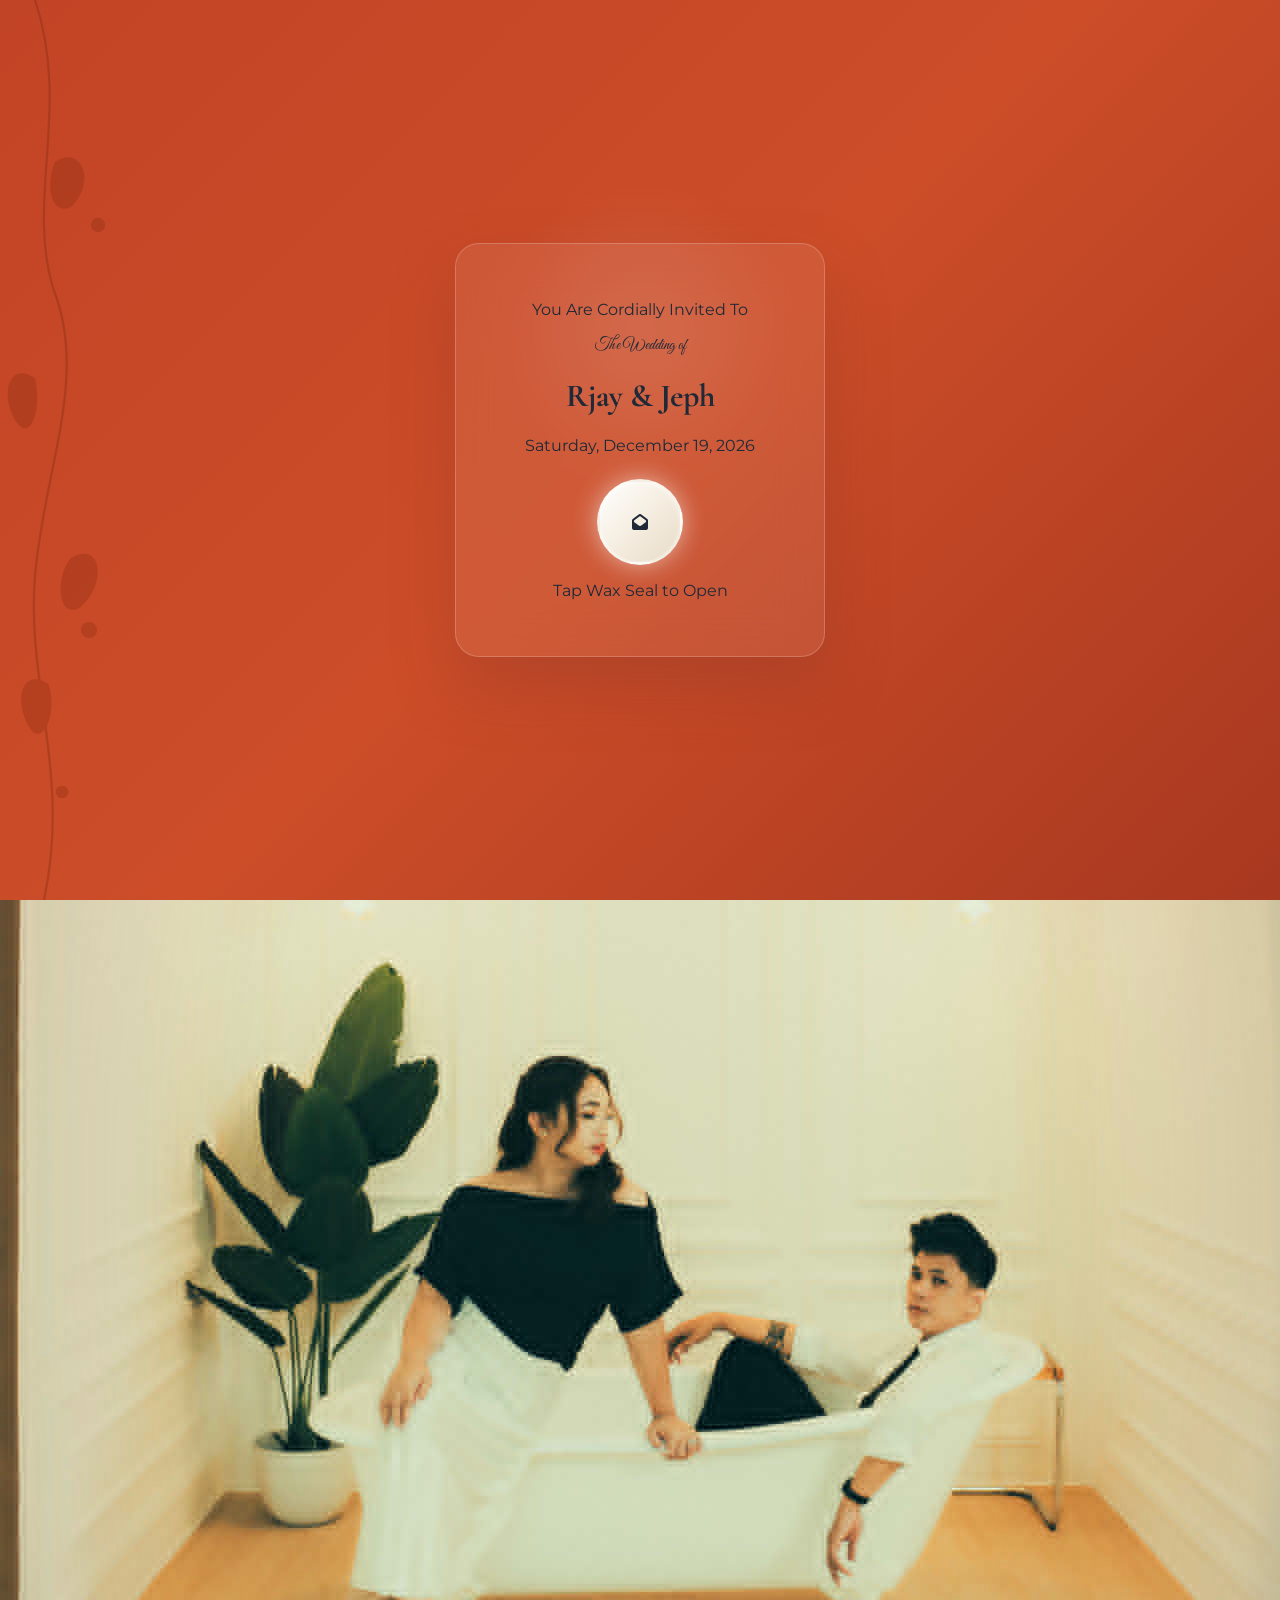
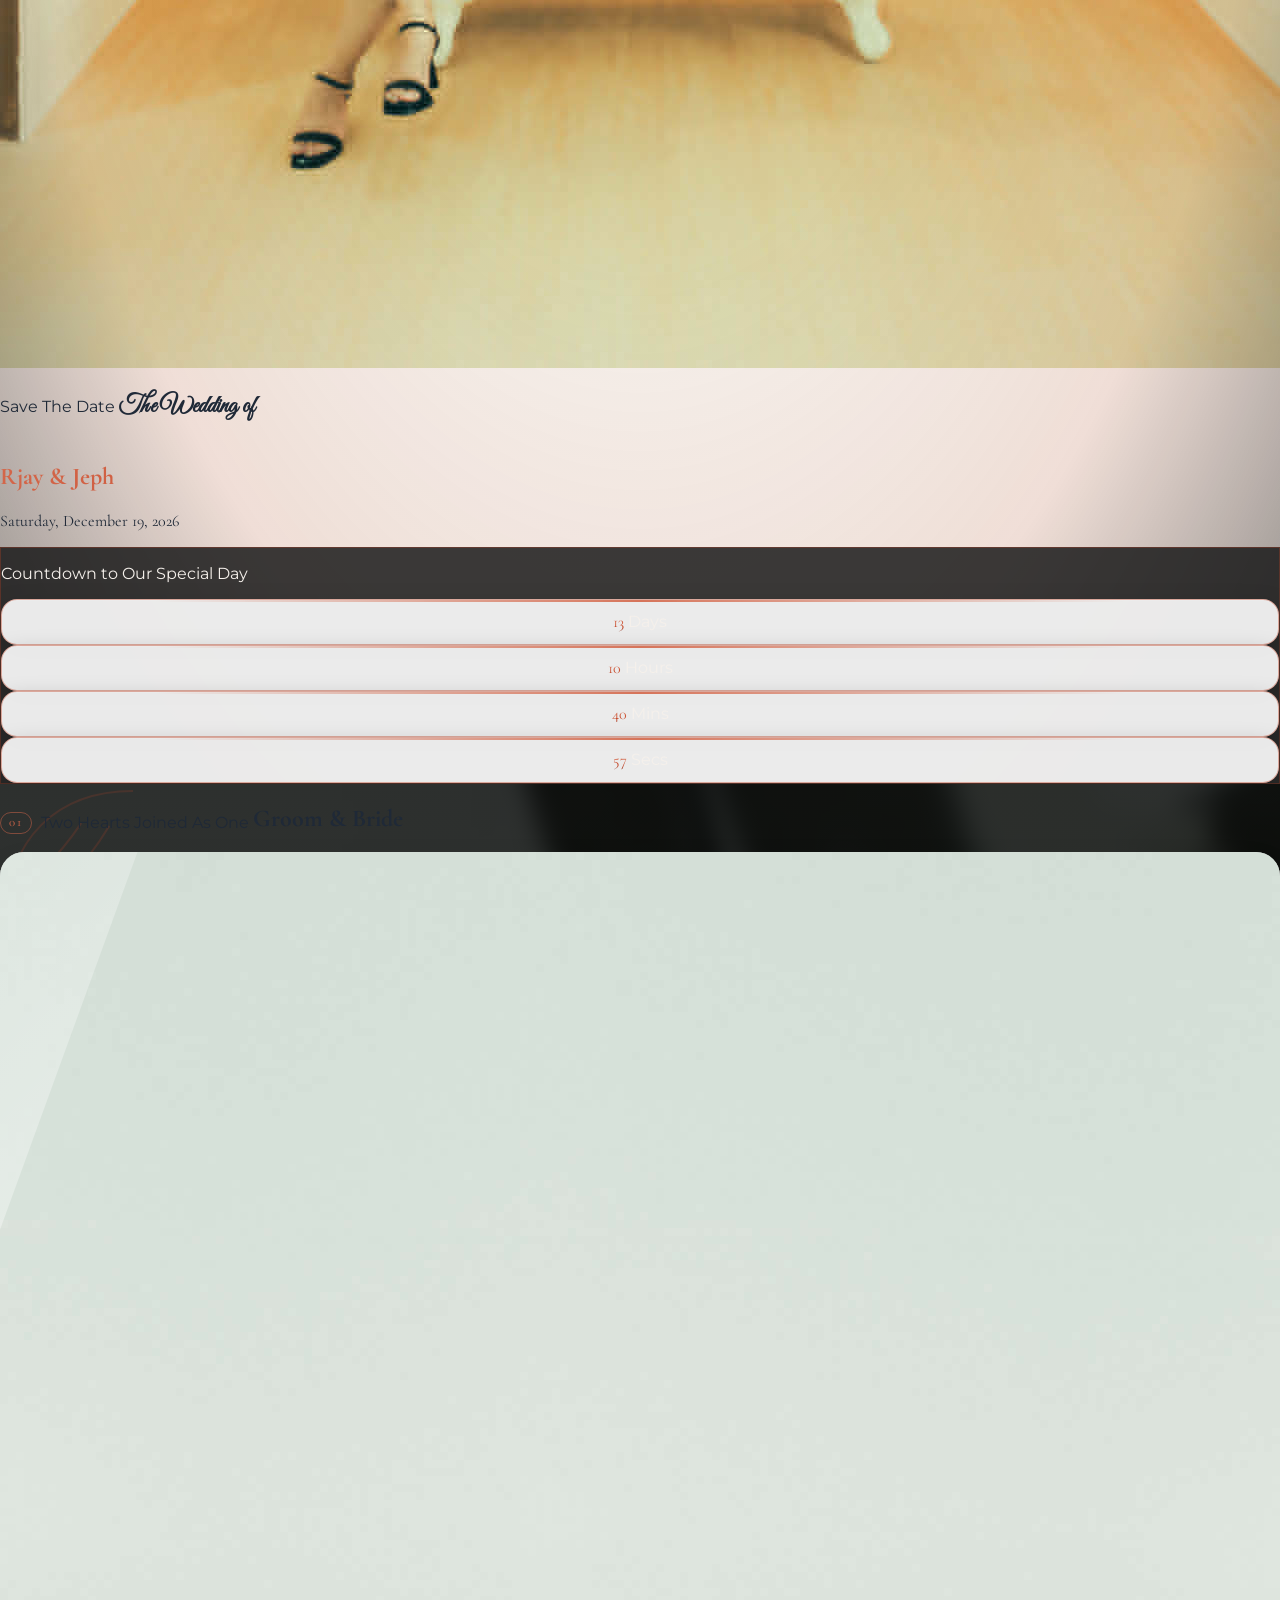
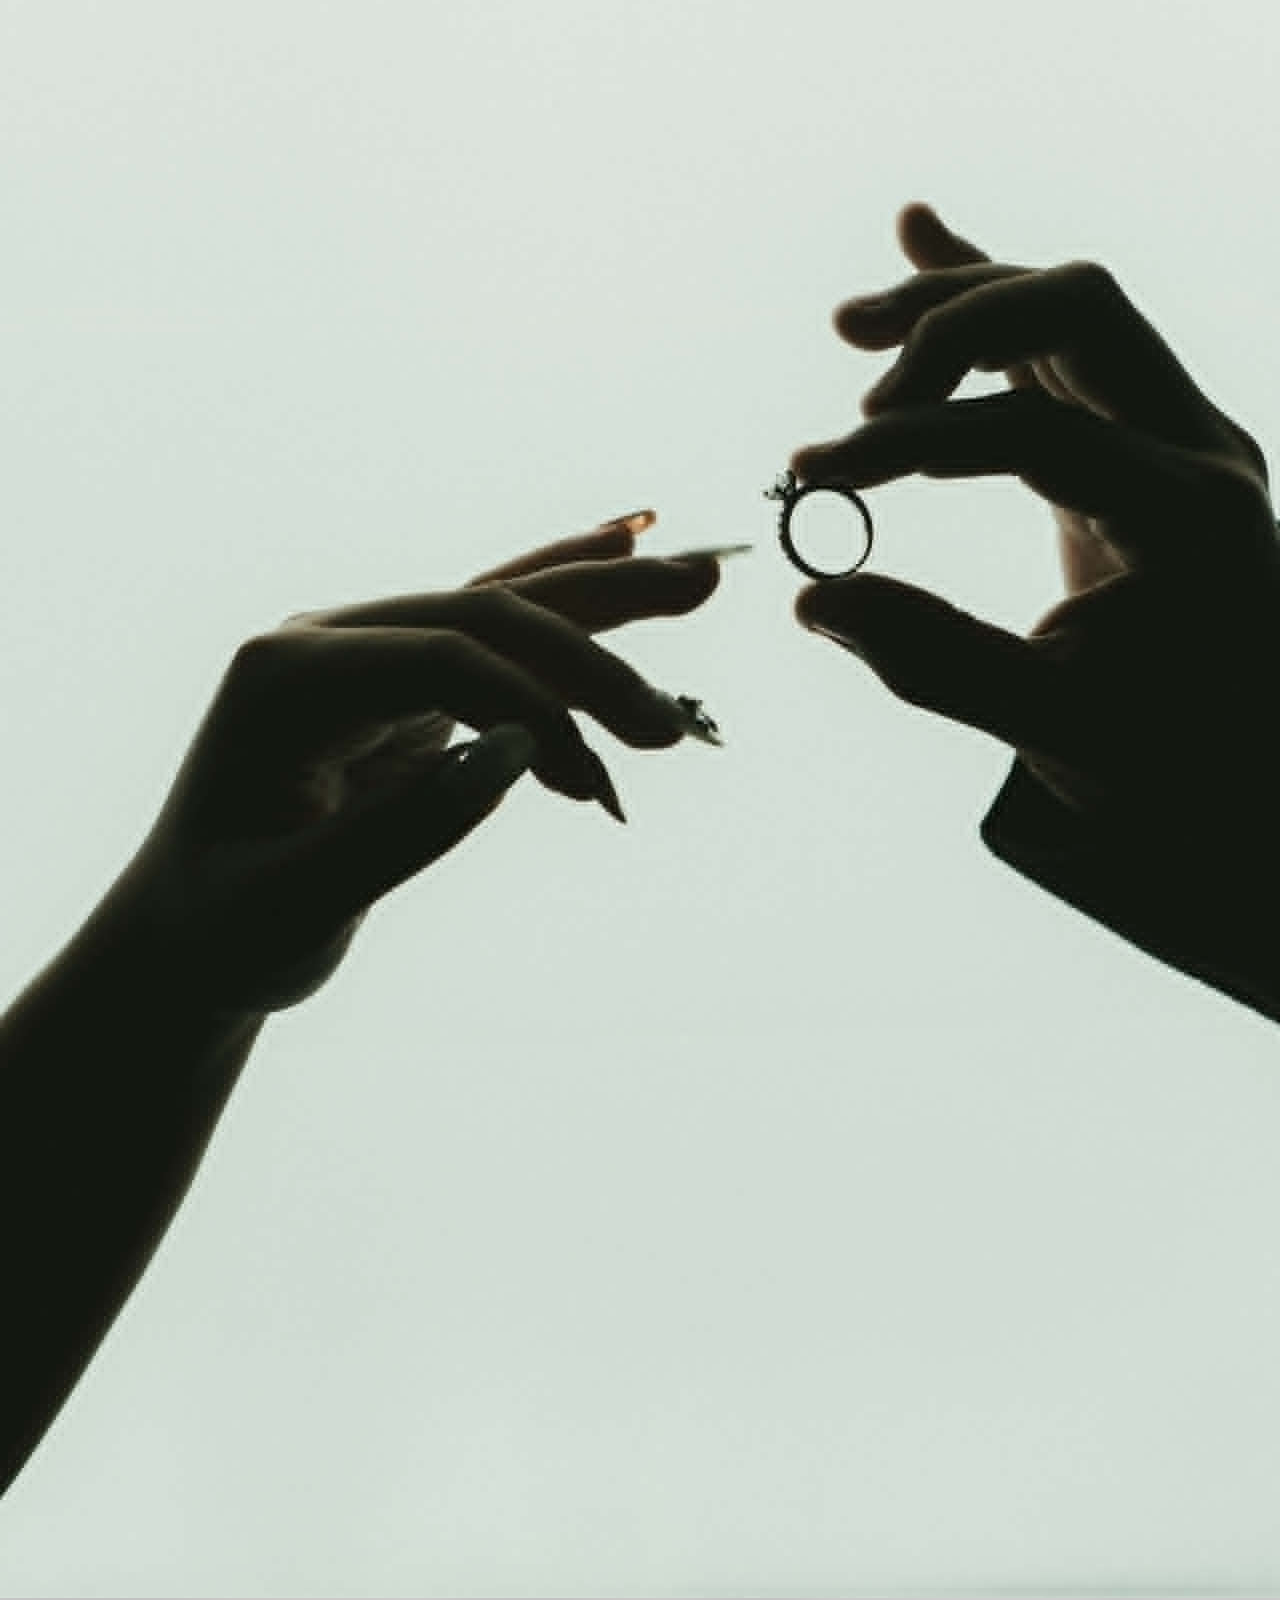
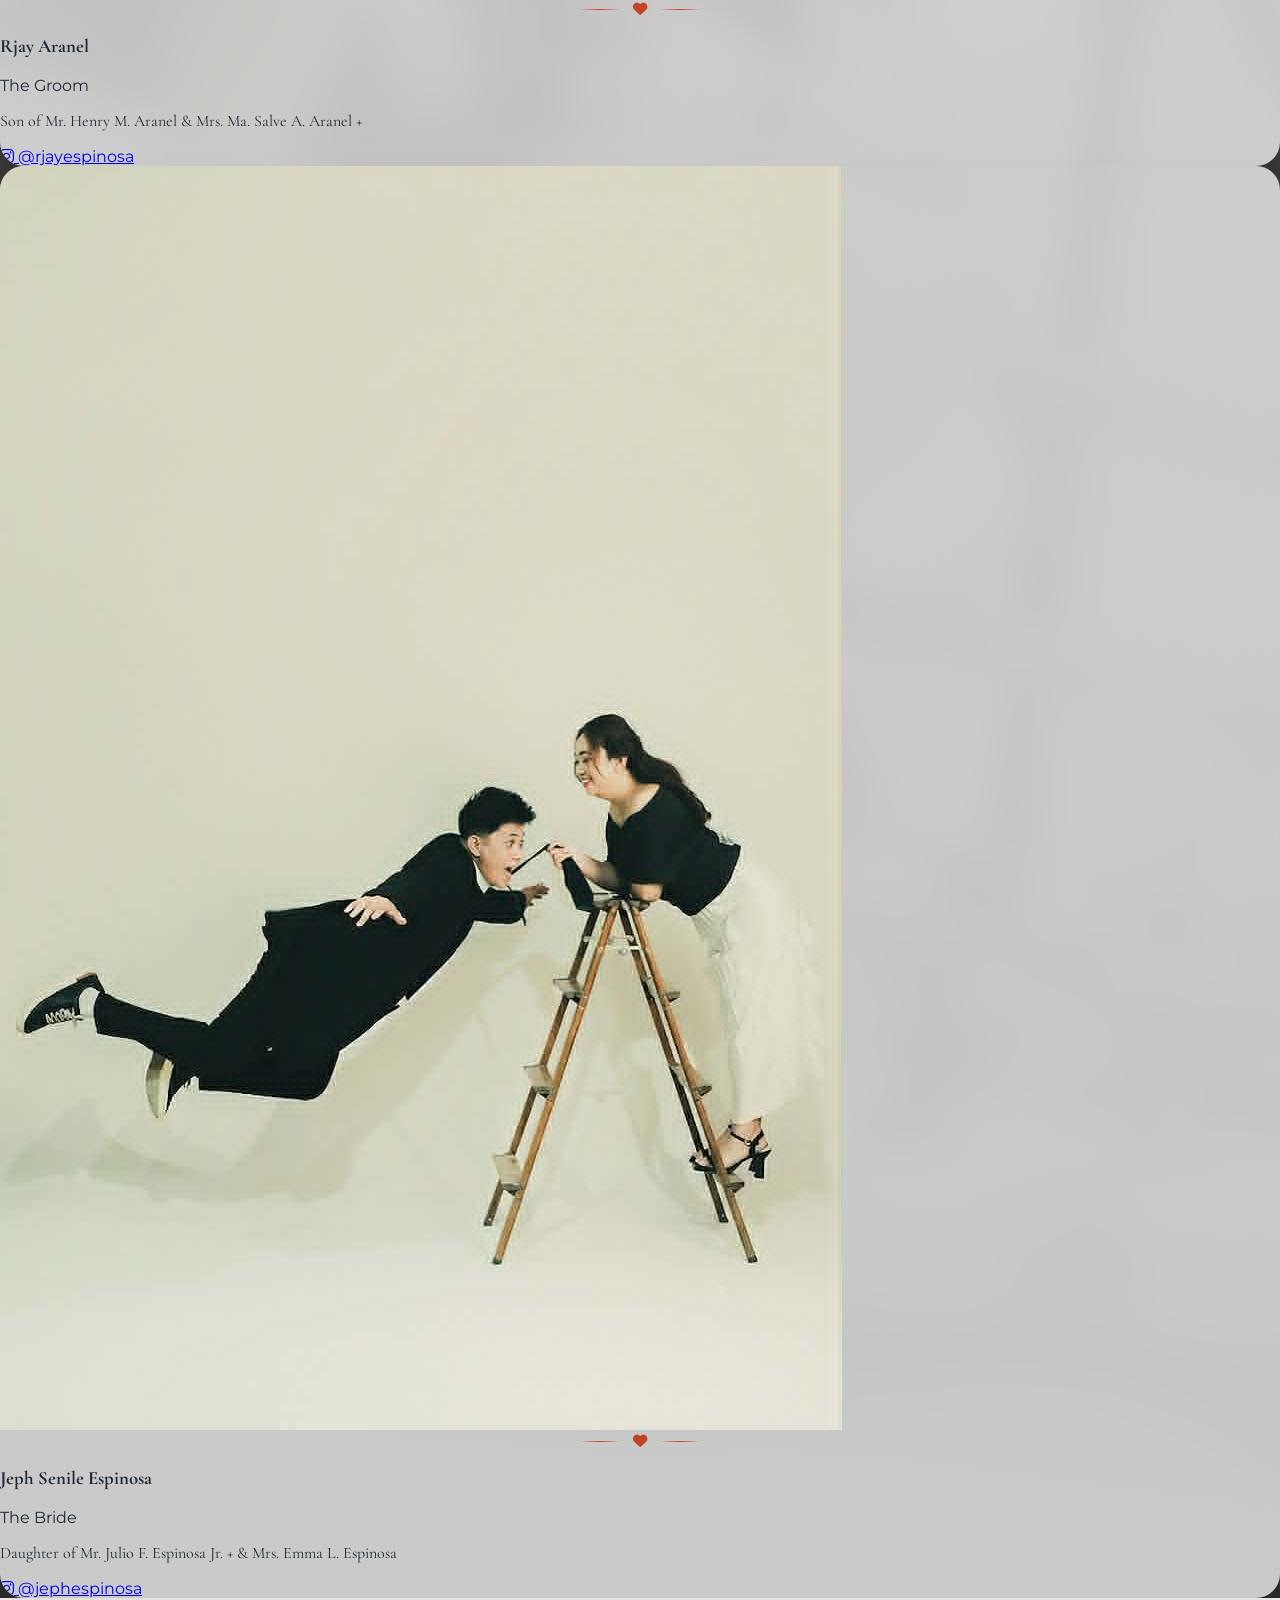
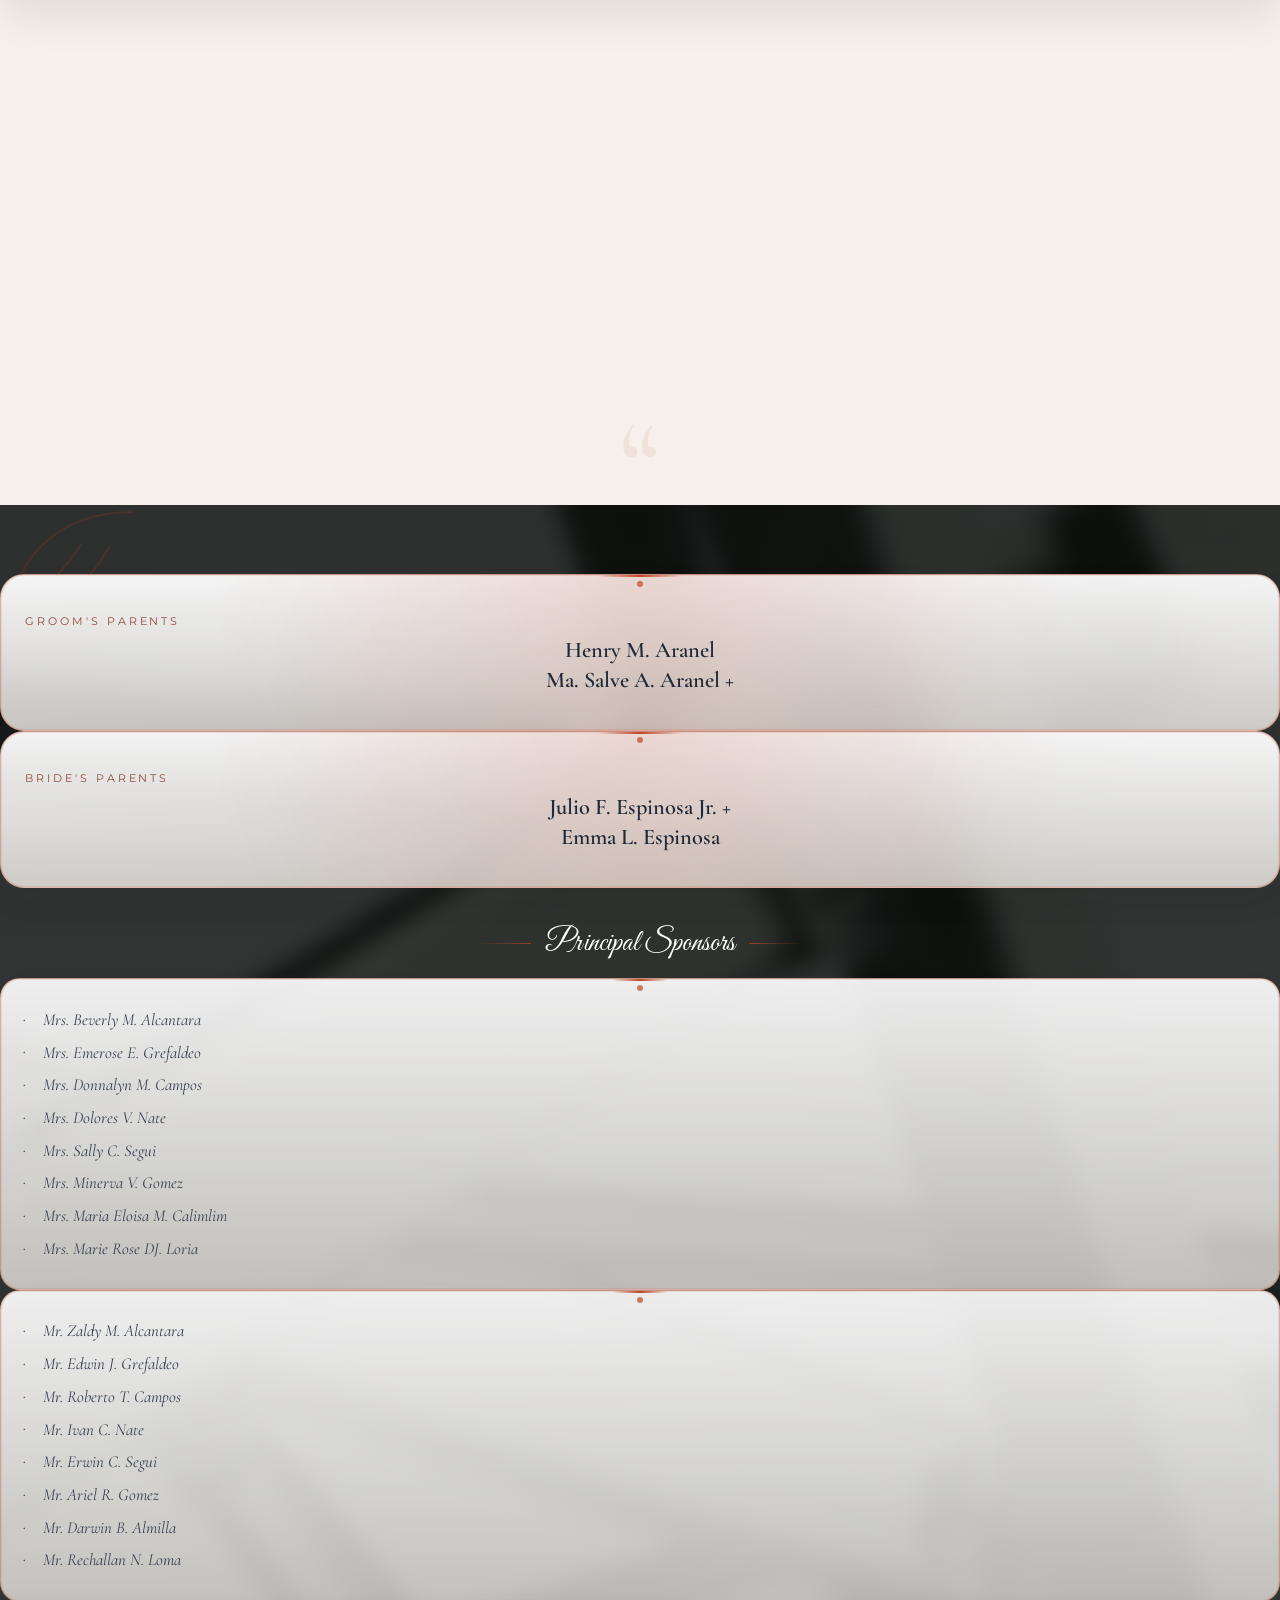
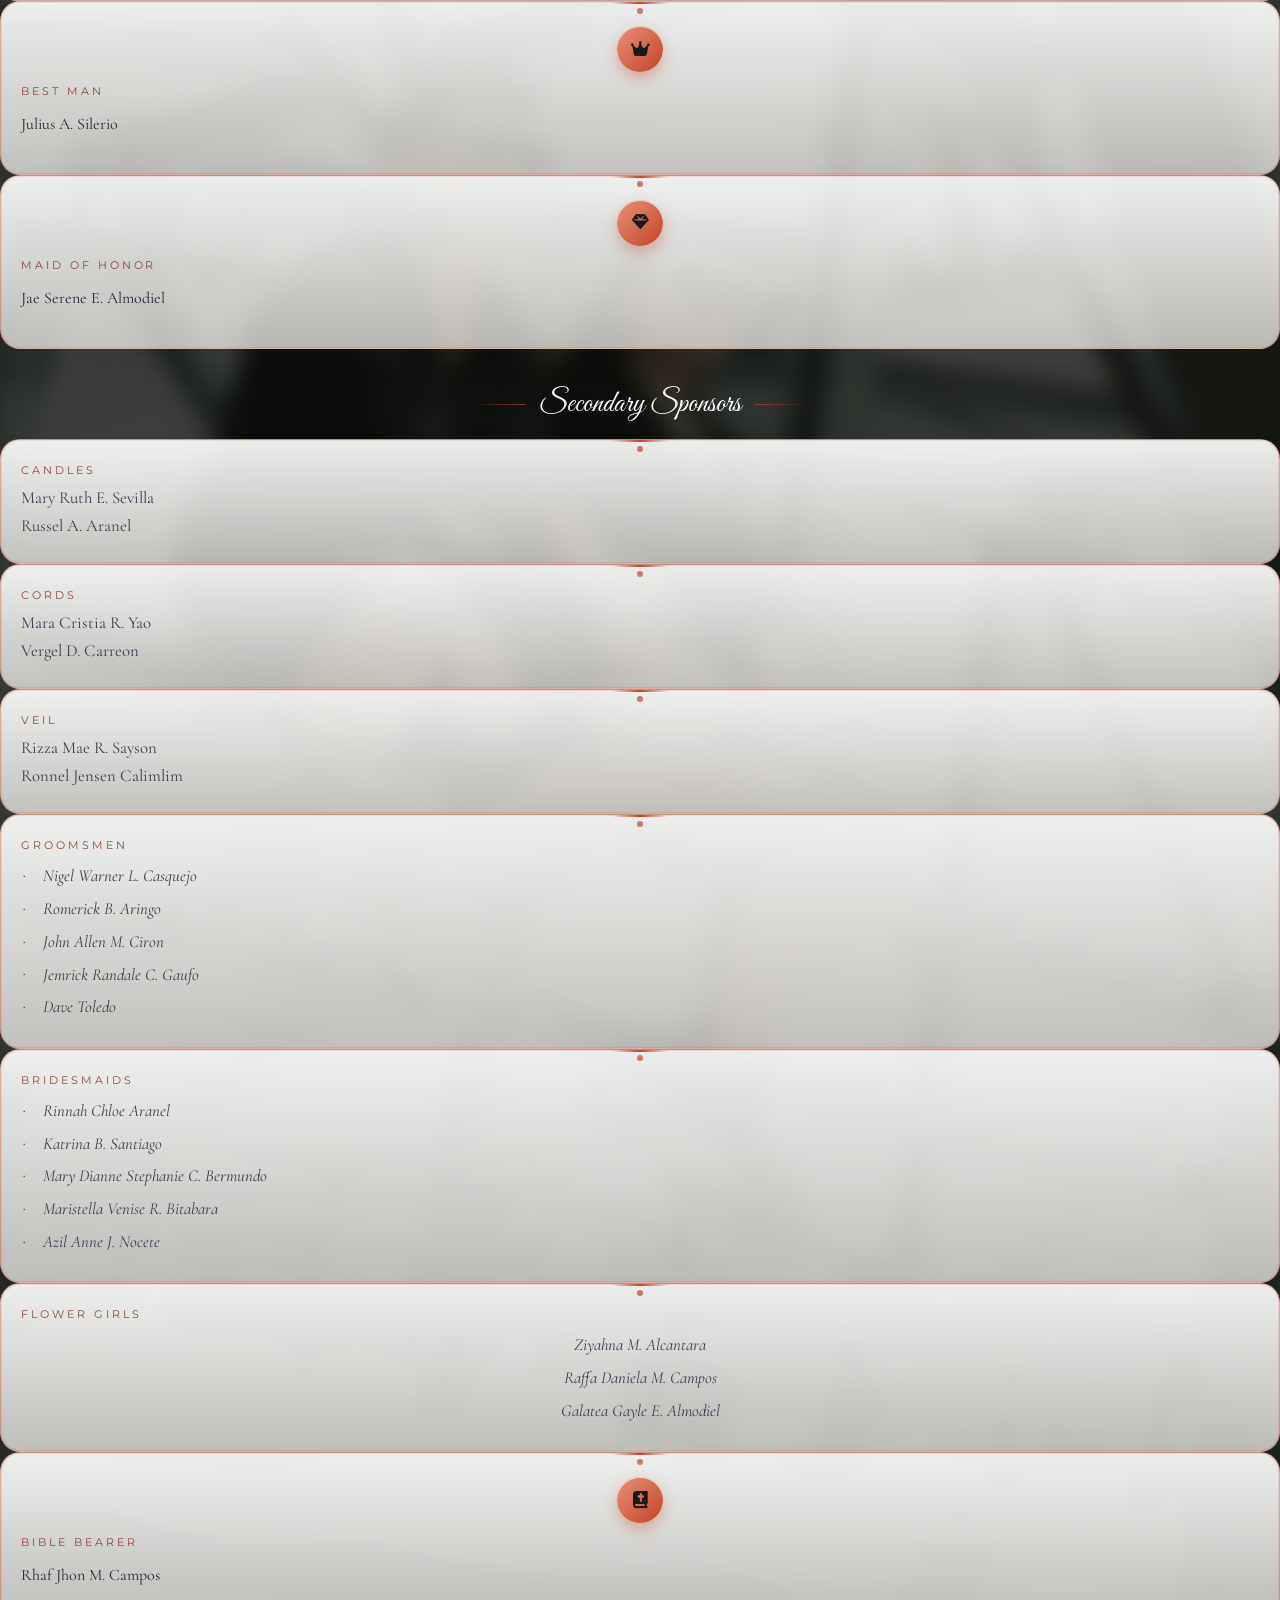
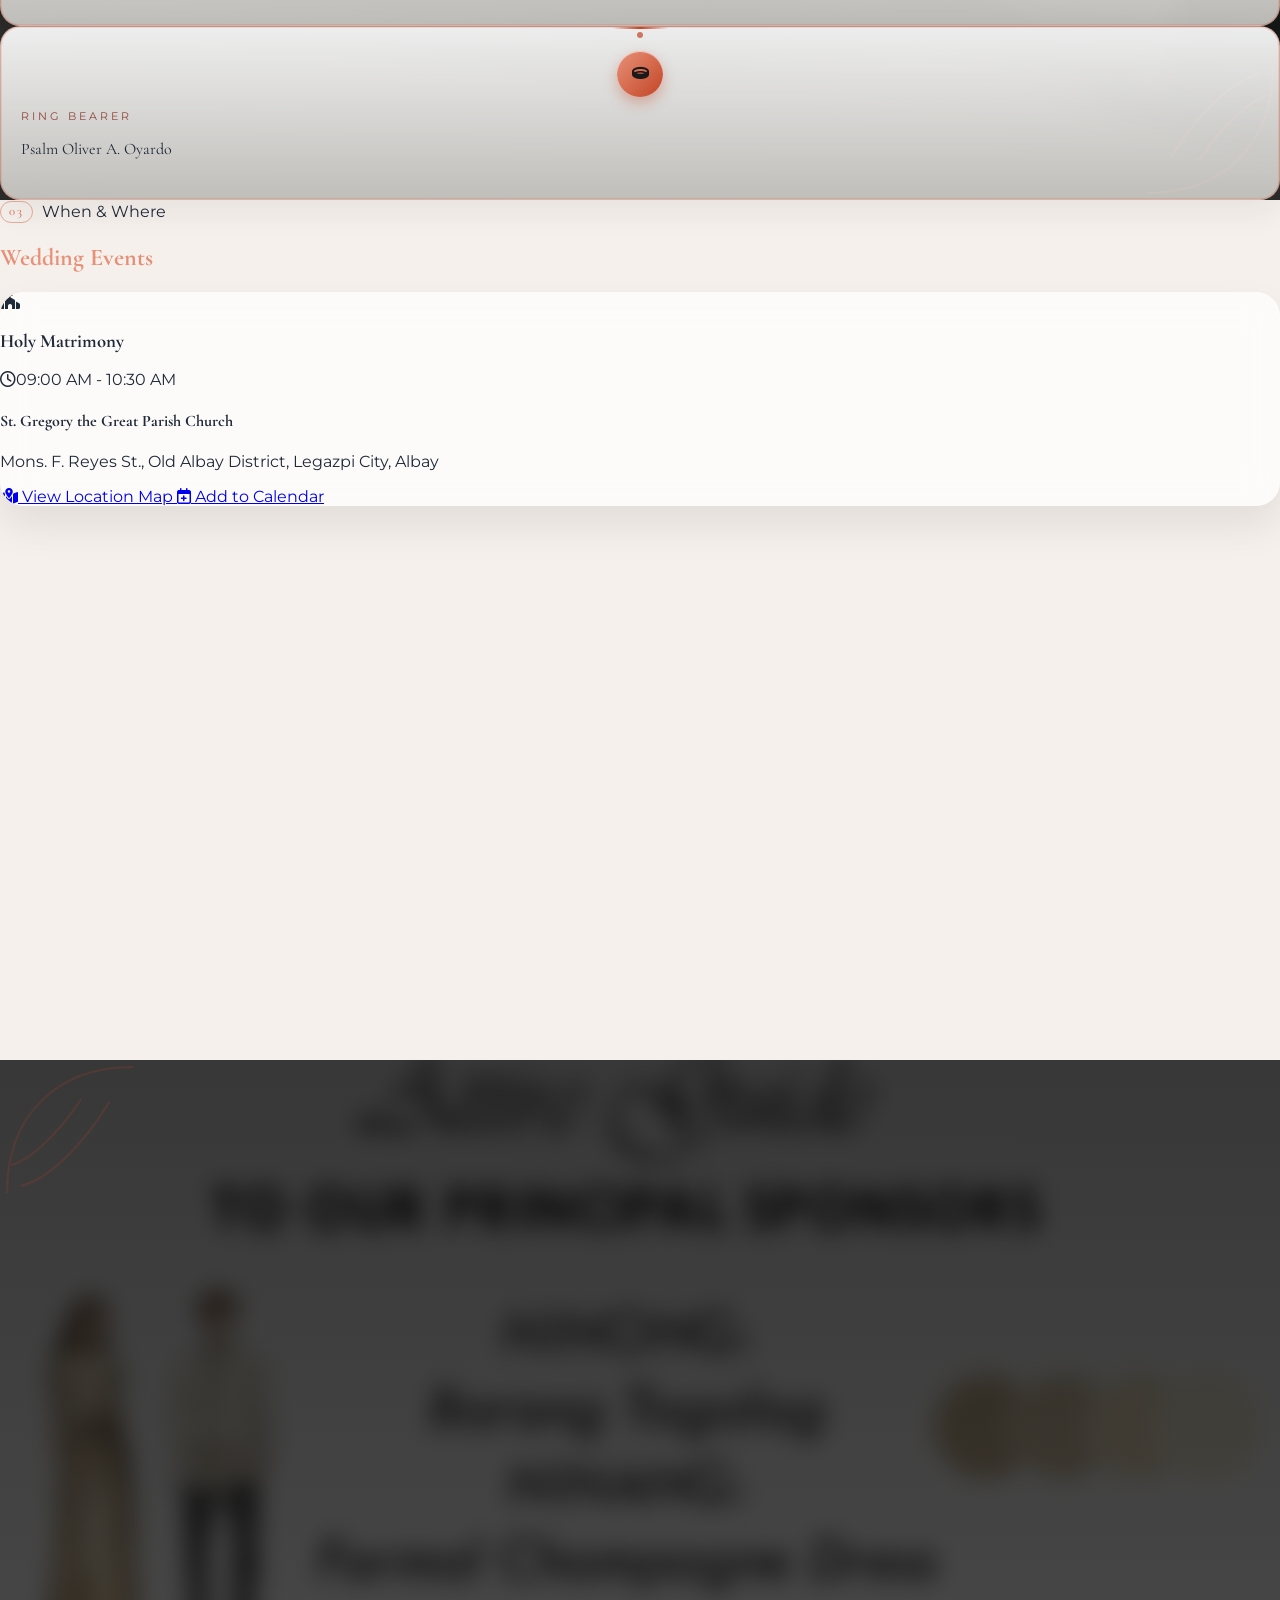
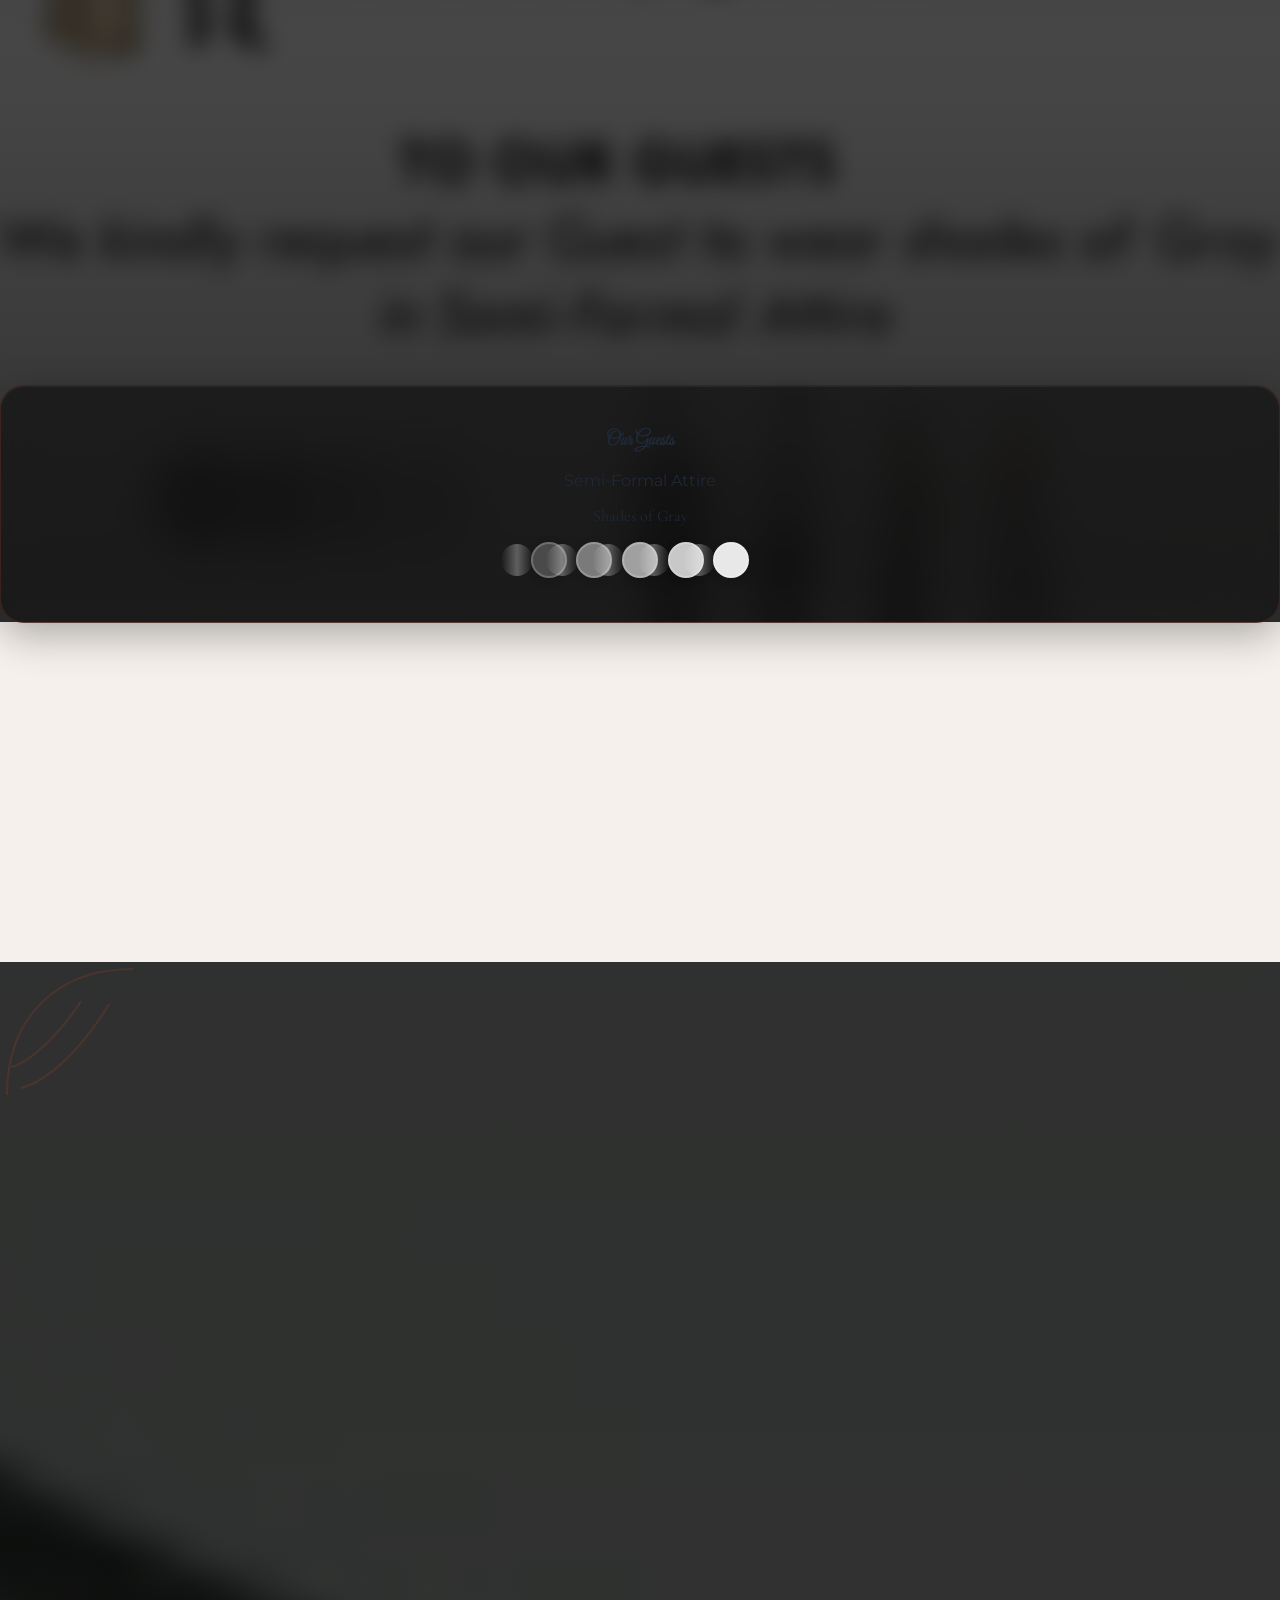
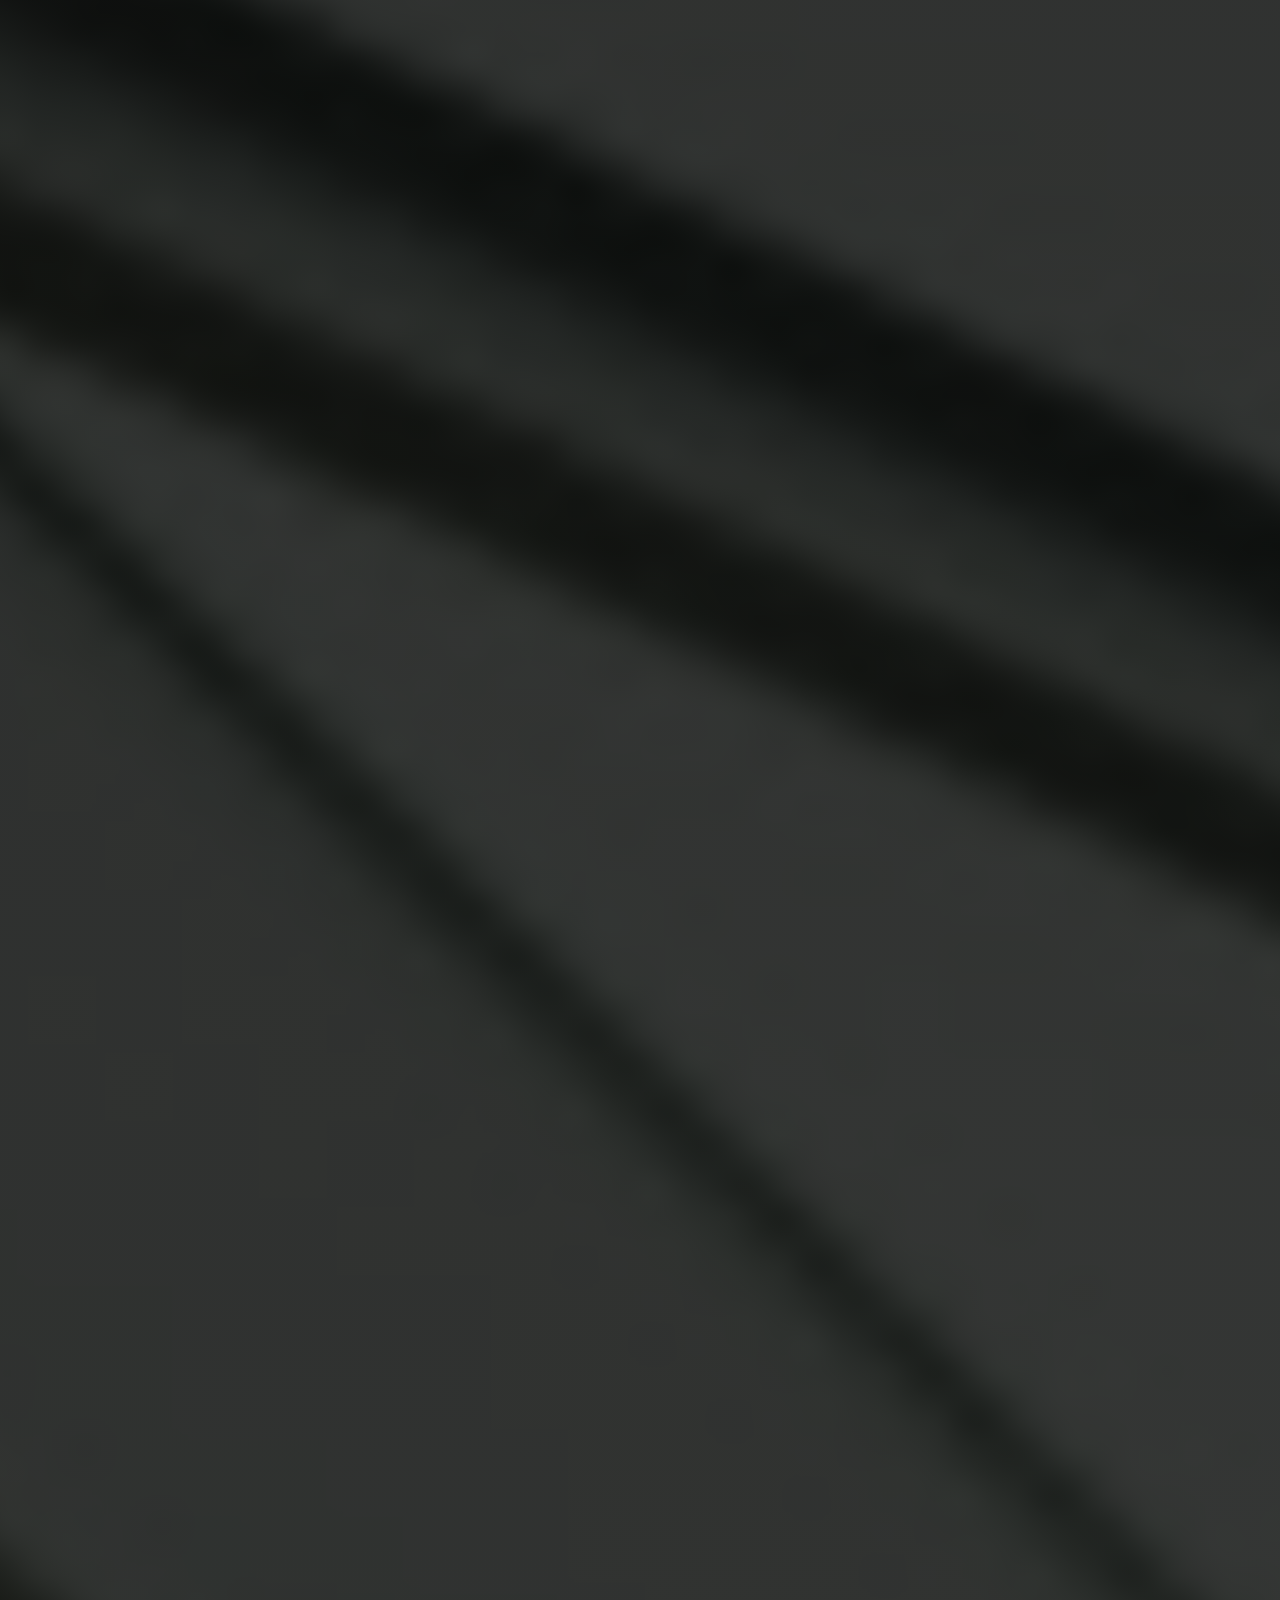
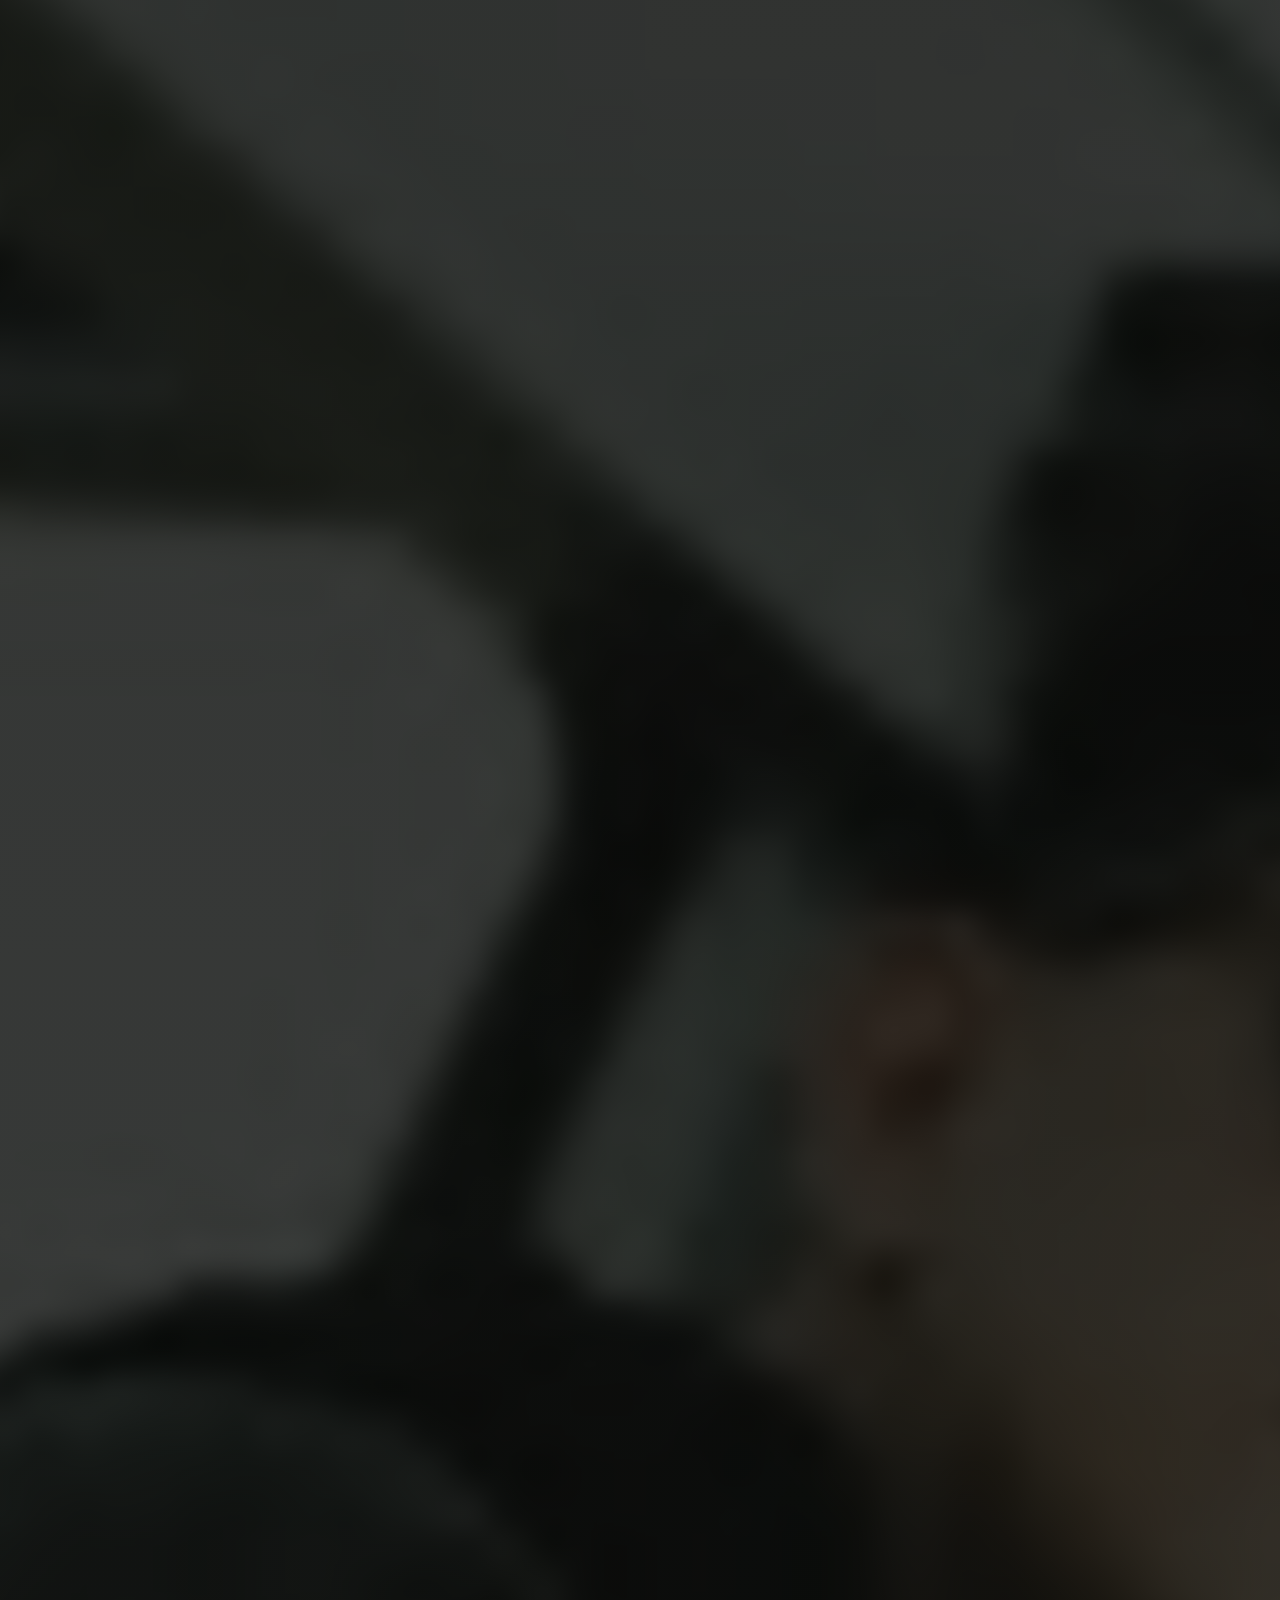
==== commit baa4cd83: "Add files via upload" ====
--- a/index.html
+++ b/index.html
@@ -130,7 +130,7 @@
       </div>
 
       <!-- Hero Card Content -->
-      <div class="relative z-10 max-w-2xl mx-auto text-white reveal active">
+      <div class="relative z-10 max-w-2xl lg:max-w-3xl mx-auto text-white reveal active">
         <span
           class="inline-block px-4 py-1 rounded-full border border-orange-400/40 text-orange-200 text-xs tracking-widest uppercase mb-4 backdrop-blur-md">
           Save The Date
@@ -193,7 +193,7 @@
           <span class="eyebrow text-xs font-sans tracking-widest text-orange-200 uppercase">
             <span class="eyebrow-num on-dark">01</span> Two Hearts Joined As One
           </span>
-          <h2 class="font-serif text-3xl sm:text-5xl font-bold text-white my-3" data-split>Groom & Bride</h2>
+          <h2 class="font-serif text-3xl sm:text-5xl lg:text-6xl font-bold text-white my-3" data-split>Groom & Bride</h2>
           <div class="w-16 h-0.5 bg-orange-400 mx-auto mb-12"></div>
         </div>
 
@@ -293,7 +293,7 @@
           <span class="eyebrow text-xs font-sans tracking-widest text-orange-200 uppercase">
             <span class="eyebrow-num on-dark">02</span> The Wedding Party
           </span>
-          <h2 class="font-serif text-3xl sm:text-5xl font-bold text-white my-3" data-split>Our Entourage</h2>
+          <h2 class="font-serif text-3xl sm:text-5xl lg:text-6xl font-bold text-white my-3" data-split>Our Entourage</h2>
           <div class="w-16 h-0.5 bg-orange-400 mx-auto mb-12"></div>
         </div>
         <div id="entourage-container" class="text-gray-800">
@@ -305,12 +305,12 @@
     <!-- EVENT DETAILS SECTION -->
 
     <section id="event" class="py-20 px-4 bg-gray-900 text-white relative">
-      <div class="max-w-5xl mx-auto text-center relative z-10">
+      <div class="max-w-5xl lg:max-w-6xl mx-auto text-center relative z-10">
         <div class="reveal-zoom">
           <span class="eyebrow text-xs font-sans tracking-widest text-orange-300 uppercase">
             <span class="eyebrow-num on-dark">03</span> When & Where
           </span>
-          <h2 class="font-serif text-3xl sm:text-5xl font-bold text-white gold-shimmer my-3">Wedding Events</h2>
+          <h2 class="font-serif text-3xl sm:text-5xl lg:text-6xl font-bold text-white gold-shimmer my-3">Wedding Events</h2>
           <div class="w-16 h-0.5 bg-orange-500 mx-auto mb-12"></div>
         </div>
 
@@ -380,7 +380,7 @@
     </div>
 
     <!-- ATTIRE GUIDE SECTION -->
-    <section id="attire" class="py-20 px-4 max-w-5xl mx-auto text-center relative ornament-floral">
+    <section id="attire" class="py-20 px-4 max-w-5xl lg:max-w-6xl mx-auto text-center relative ornament-floral">
       <div class="section-bg" aria-hidden="true">
         <img src="assets/images/attire.jpg" alt="" loading="lazy" decoding="async">
       </div>
@@ -403,7 +403,7 @@
           <span class="eyebrow text-xs font-sans tracking-widest text-orange-200 uppercase">
             <span class="eyebrow-num on-dark">04</span> The Finer Details
           </span>
-          <h2 class="font-serif text-3xl sm:text-5xl font-bold text-white my-3">Attire Guide</h2>
+          <h2 class="font-serif text-3xl sm:text-5xl lg:text-6xl font-bold text-white my-3">Attire Guide</h2>
           <div class="w-16 h-0.5 bg-orange-400 mx-auto mb-10"></div>
         </div>
 
@@ -411,55 +411,34 @@
           <img src="assets/images/attire.jpg" alt="Dress code illustrations" loading="lazy" decoding="async">
         </div>
 
-        <div class="grid grid-cols-1 md:grid-cols-2 gap-8 max-w-4xl mx-auto">
-          <!-- Sponsors -->
-          <!--
-          <div class="entourage-card entourage-card--featured reveal-left">
-            <span class="entourage-eyebrow">To Our Principal Sponsors</span>
-            <div class="mt-4 space-y-3">
-              <div>
-                <p class="font-sans text-xs uppercase tracking-widest text-orange-700 mb-1">Ninong</p>
-                <p class="font-serif text-lg text-gray-800 italic">Barong Tagalog</p>
-                <div class="attire-palette mt-2">
-                  <span class="swatch" style="background:#C24426"></span>
-                  <span class="swatch" style="background:#D4674A"></span>
-                  <span class="swatch" style="background:#E8927A"></span>
-                  <span class="swatch" style="background:#F5E0D8"></span>
-                </div>
-              </div>
-              <div class="w-12 h-px bg-orange-300 mx-auto"></div>
-              <div>
-                <p class="font-sans text-xs uppercase tracking-widest text-orange-700 mb-1">Ninang</p>
-                <p class="font-serif text-lg text-gray-800 italic">Formal Champagne Dress</p>
-                <div class="attire-palette mt-2">
-                  <span class="swatch" style="background:#C24426"></span>
-                  <span class="swatch" style="background:#D4674A"></span>
-                  <span class="swatch" style="background:#E8927A"></span>
-                  <span class="swatch" style="background:#F5E0D8"></span>
-                </div>
-              </div>
-            </div>
-          </div>
-          -->
+        <!-- Attire Color Palettes -->
+        <div class="grid grid-cols-1 md:grid-cols-2 gap-8 max-w-4xl mx-auto mt-8">
+          <!-- Ninongs & Ninangs -->
+          <div class="attire-palette-card reveal-left delay-200">
+            <h3 class="font-cursive text-2xl text-white mb-1">Ninongs & Ninangs</h3>
+            <p class="font-sans text-xs uppercase tracking-widest text-orange-200 mb-4">Principal Sponsors</p>
+            <p class="font-serif text-lg text-white italic mb-1">Barong Tagalog / Formal Champagne Dress</p>
+            <div class="attire-palette mt-4 justify-center">
+              <span class="swatch" style="background:#BFA76A; --swatch-color:#BFA76A" data-hex="#BFA76A"></span>
+              <span class="swatch" style="background:#D4B98C; --swatch-color:#D4B98C" data-hex="#D4B98C"></span>
+              <span class="swatch" style="background:#E5D5AD; --swatch-color:#E5D5AD" data-hex="#E5D5AD"></span>
+              <span class="swatch" style="background:#F2E8D0; --swatch-color:#F2E8D0" data-hex="#F2E8D0"></span>
+            </div>
+          </div>
+
           <!-- Guests -->
-          <!--
-          <div class="entourage-card entourage-card--featured reveal-right">
-            <span class="entourage-eyebrow">To Our Guests</span>
-            <p class="font-serif text-lg text-gray-800 italic mt-4 leading-relaxed">
-              We kindly request our guests to wear<br>
-              <strong>shades of Gray</strong> in<br>
-              <strong>Semi-Formal Attire</strong>
-            </p>
-            <div class="attire-palette mt-4">
-              <span class="swatch" style="background:#4A4A4A"></span>
-              <span class="swatch" style="background:#7A7A7A"></span>
-              <span class="swatch" style="background:#A0A0A0"></span>
-              <span class="swatch" style="background:#C8C8C8"></span>
-              <span class="swatch" style="background:#E8E8E8"></span>
-            </div>
-          </div>
-        -->
-
+          <div class="attire-palette-card reveal-right delay-300">
+            <h3 class="font-cursive text-2xl text-white mb-1">Our Guests</h3>
+            <p class="font-sans text-xs uppercase tracking-widest text-orange-200 mb-4">Semi-Formal Attire</p>
+            <p class="font-serif text-lg text-white italic mb-1">Shades of Gray</p>
+            <div class="attire-palette mt-4 justify-center">
+              <span class="swatch" style="background:#4A4A4A; --swatch-color:#4A4A4A" data-hex="#4A4A4A"></span>
+              <span class="swatch" style="background:#7A7A7A; --swatch-color:#7A7A7A" data-hex="#7A7A7A"></span>
+              <span class="swatch" style="background:#A0A0A0; --swatch-color:#A0A0A0" data-hex="#A0A0A0"></span>
+              <span class="swatch" style="background:#C8C8C8; --swatch-color:#C8C8C8" data-hex="#C8C8C8"></span>
+              <span class="swatch" style="background:#E8E8E8; --swatch-color:#E8E8E8" data-hex="#E8E8E8"></span>
+            </div>
+          </div>
         </div>
       </div>
     </section>
@@ -471,7 +450,7 @@
     </div>
 
     <!-- PHOTO GALLERY SECTION -->
-    <section id="gallery" class="py-20 px-4 max-w-5xl mx-auto relative ornament-floral">
+    <section id="gallery" class="py-20 px-4 max-w-5xl lg:max-w-6xl mx-auto relative ornament-floral">
       <div class="section-bg" aria-hidden="true">
         <img src="assets/images/gallery-3.jpg" alt="" loading="lazy" decoding="async">
       </div>
@@ -494,7 +473,7 @@
           <span class="eyebrow text-xs font-sans tracking-widest text-orange-200 uppercase">
             <span class="eyebrow-num on-dark">05</span> Captured Moments
           </span>
-          <h2 class="font-serif text-3xl sm:text-5xl font-bold text-white my-3" data-split>Our Gallery</h2>
+          <h2 class="font-serif text-3xl sm:text-5xl lg:text-6xl font-bold text-white my-3" data-split>Our Gallery</h2>
           <div class="w-16 h-0.5 bg-orange-400 mx-auto mb-12"></div>
         </div>
 
@@ -510,12 +489,12 @@
       <div class="section-bg" aria-hidden="true">
         <img src="assets/images/gallery-4.jpg" alt="" loading="lazy" decoding="async">
       </div>
-      <div class="max-w-3xl mx-auto text-center reveal-zoom relative z-10">
+      <div class="max-w-3xl lg:max-w-4xl mx-auto text-center reveal-zoom relative z-10">
         <span class="eyebrow text-xs font-sans tracking-widest text-orange-200 uppercase">
           <span class="eyebrow-num on-dark">06</span> Generosity & Love
         </span>
 
-        <h2 class="font-serif text-3xl sm:text-4xl font-bold text-white my-3" id="gift-title" data-split>Wedding Gift
+        <h2 class="font-serif text-3xl sm:text-4xl lg:text-5xl font-bold text-white my-3" id="gift-title" data-split>Wedding Gift
         </h2>
         <!--
         <p class="font-serif text-sm text-gray-300 max-w-xl mx-auto leading-relaxed mb-8" id="gift-description">
@@ -554,7 +533,7 @@
           <path d="M8 75 C 20 72, 40 55, 58 28" />
         </svg>
       </div>
-      <div class="max-w-2xl mx-auto reveal relative z-10">
+      <div class="max-w-2xl lg:max-w-3xl mx-auto reveal relative z-10">
         <div class="rsvp-halo" aria-hidden="true"></div>
         <div class="relative z-10">
 
@@ -565,7 +544,7 @@
           <span class="eyebrow text-xs font-sans tracking-widest text-orange-300 uppercase">
             <span class="eyebrow-num on-dark">07</span> Be Our Guest
           </span>
-          <h2 class="font-serif text-3xl sm:text-5xl font-bold gold-shimmer my-3">RSVP Confirmation</h2>
+          <h2 class="font-serif text-3xl sm:text-5xl lg:text-6xl font-bold gold-shimmer my-3">RSVP Confirmation</h2>
           <p class="font-serif text-base text-gray-300 leading-relaxed mb-8" id="rsvp-message">
             We would be honored by your presence. Please take a moment to confirm your attendance via our Google Form.
           </p>
--- a/css/styles.css
+++ b/css/styles.css
@@ -101,6 +101,8 @@
   background: linear-gradient(135deg, #D4674A 0%, #C24426 50%, #8B3A2A 100%);
   -webkit-background-clip: text;
   -webkit-text-fill-color: transparent;
+  background-clip: text;
+  color: transparent;
 }
 
 .gold-gradient-bg {
@@ -240,6 +242,7 @@
   border-radius: 1.5rem;
   background: rgba(255, 255, 255, 0.08);
   border: 1px solid rgba(255, 255, 255, 0.2);
+  -webkit-backdrop-filter: blur(20px);
   backdrop-filter: blur(20px);
   box-shadow: 0 30px 60px rgba(139, 58, 42, 0.35);
 }
@@ -306,6 +309,7 @@
   justify-content: center;
   cursor: pointer;
   box-shadow: 0 8px 24px rgba(0, 0, 0, 0.2);
+  -webkit-backdrop-filter: blur(10px);
   backdrop-filter: blur(10px);
   transition: all 0.3s ease;
 }
@@ -418,7 +422,8 @@
 }
 
 /* QR Zoom Modal (shares lightbox chrome) */
-#qr-modal {
+#qr-modal,
+#attire-modal {
   position: fixed;
   inset: 0;
   background: rgba(10, 10, 10, 0.95);
@@ -431,7 +436,8 @@
   transition: opacity 0.3s ease;
 }
 
-#qr-modal.active {
+#qr-modal.active,
+#attire-modal.active {
   opacity: 1;
   pointer-events: auto;
 }
@@ -887,6 +893,31 @@
   background: rgba(194, 68, 38, 0.12);
 }
 
+/* Desktop/tablet: turn the horizontal rail into a 3-column grid */
+@media (min-width: 768px) {
+  .gallery-rail {
+    display: grid;
+    grid-template-columns: repeat(3, 1fr);
+    gap: 1.25rem;
+    overflow-x: visible;
+    scroll-snap-type: none;
+    cursor: default;
+    padding: 0.5rem 0 0;
+  }
+
+  .gallery-rail .gallery-item {
+    flex: none;
+    width: 100%;
+    max-width: none;
+    scroll-snap-align: unset;
+    cursor: pointer;
+  }
+
+  .gallery-rail::-webkit-scrollbar {
+    height: 0;
+  }
+}
+
 /* Lightbox Zoom Transition */
 .lightbox-content {
   opacity: 0;
@@ -899,7 +930,13 @@
   transform: scale(1);
 }
 
-#qr-modal.active .lightbox-content {
+/* Lightbox image smooth transition */
+#lightbox-img {
+  transition: opacity 0.3s ease, transform 0.3s ease;
+}
+
+#qr-modal.active .lightbox-content,
+#attire-modal.active .lightbox-content {
   opacity: 1;
   transform: scale(1);
 }
@@ -1092,27 +1129,14 @@
   font-weight: 600;
 }
 
-.entourage-couple .amp {
-  font-family: var(--font-cursive);
-  color: var(--color-gold);
-  font-size: 1.6rem;
-  line-height: 1;
-  padding: 0;
-}
-
 .entourage-couple-inline {
   font-family: var(--font-serif);
   font-size: 1.05rem;
   line-height: 1.55;
   color: #374151;
-}
-
-.entourage-couple-inline .amp {
-  font-family: var(--font-cursive);
-  color: var(--color-gold-dark);
-  font-size: 1.35rem;
-  padding: 0 0.2rem;
-  line-height: 1;
+  display: flex;
+  flex-direction: column;
+  gap: 0.12rem;
 }
 
 /* Role medal icon */
@@ -1171,20 +1195,109 @@
   }
 }
 
+/* Attire Palette — Glass Card */
+.attire-palette-card {
+  background: rgba(15, 15, 15, 0.65);
+  -webkit-backdrop-filter: blur(20px);
+  backdrop-filter: blur(20px);
+  border: 1px solid rgba(194, 68, 38, 0.2);
+  border-radius: 1.5rem;
+  padding: 1.5rem;
+  text-align: center;
+  box-shadow: 0 12px 40px rgba(0, 0, 0, 0.3), inset 0 1px 0 rgba(255, 255, 255, 0.05);
+  animation: palette-card-float 6s ease-in-out infinite;
+}
+
+@keyframes palette-card-float {
+  0%, 100% { transform: translateY(0); }
+  50% { transform: translateY(-6px); }
+}
+
 /* Attire Guide palette swatches */
 .attire-palette {
   display: flex;
   justify-content: center;
-  gap: 0.5rem;
+  gap: 0.6rem;
+  padding-bottom: 1.2rem;
 }
 
 .attire-palette .swatch {
   display: block;
-  width: 28px;
-  height: 28px;
+  width: 32px;
+  height: 32px;
   border-radius: 50%;
-  border: 2px solid rgba(194, 68, 38, 0.3);
-  box-shadow: 0 2px 6px rgba(0, 0, 0, 0.1);
+  border: 2px solid rgba(255, 255, 255, 0.2);
+  box-shadow: 0 2px 8px rgba(0, 0, 0, 0.2);
+  cursor: pointer;
+  position: relative;
+  transition: transform 0.3s cubic-bezier(0.34, 1.56, 0.64, 1), box-shadow 0.3s ease, filter 0.3s ease;
+  animation: swatch-bounce 0.5s cubic-bezier(0.34, 1.56, 0.64, 1) backwards;
+}
+
+.attire-palette .swatch:nth-child(1) { animation-delay: 0.15s; }
+.attire-palette .swatch:nth-child(2) { animation-delay: 0.25s; }
+.attire-palette .swatch:nth-child(3) { animation-delay: 0.35s; }
+.attire-palette .swatch:nth-child(4) { animation-delay: 0.45s; }
+.attire-palette .swatch:nth-child(5) { animation-delay: 0.55s; }
+
+.attire-palette .swatch:hover {
+  transform: scale(1.35) translateY(-6px);
+  box-shadow: 0 8px 24px rgba(0, 0, 0, 0.35);
+  filter: drop-shadow(0 0 8px var(--swatch-color, rgba(255,255,255,0.3)));
+  z-index: 2;
+}
+
+.attire-palette .swatch::after {
+  content: attr(data-hex);
+  position: absolute;
+  bottom: -24px;
+  left: 50%;
+  transform: translateX(-50%);
+  font-size: 0.6rem;
+  font-family: var(--font-sans);
+  font-weight: 500;
+  color: rgba(255, 255, 255, 0.85);
+  white-space: nowrap;
+  opacity: 0;
+  transition: opacity 0.25s ease, transform 0.25s ease;
+  pointer-events: none;
+  transform: translateX(-50%) translateY(4px);
+}
+
+.attire-palette .swatch:hover::after {
+  opacity: 1;
+  transform: translateX(-50%) translateY(0);
+}
+
+@keyframes swatch-bounce {
+  0% { opacity: 0; transform: scale(0.3) translateY(10px); }
+  60% { opacity: 1; transform: scale(1.1) translateY(-2px); }
+  100% { opacity: 1; transform: scale(1) translateY(0); }
+}
+
+/* Shimmer sweep on swatches */
+.attire-palette .swatch::before {
+  content: '';
+  position: absolute;
+  top: 0;
+  left: -100%;
+  width: 100%;
+  height: 100%;
+  border-radius: 50%;
+  background: linear-gradient(90deg, transparent, rgba(255,255,255,0.3), transparent);
+  animation: swatch-shimmer 3s ease-in-out infinite;
+  pointer-events: none;
+}
+
+.attire-palette .swatch:nth-child(1)::before { animation-delay: 0s; }
+.attire-palette .swatch:nth-child(2)::before { animation-delay: 0.4s; }
+.attire-palette .swatch:nth-child(3)::before { animation-delay: 0.8s; }
+.attire-palette .swatch:nth-child(4)::before { animation-delay: 1.2s; }
+.attire-palette .swatch:nth-child(5)::before { animation-delay: 1.6s; }
+
+@keyframes swatch-shimmer {
+  0%, 70%, 100% { left: -100%; }
+  85% { left: 100%; }
 }
 
 /* ==========================================
@@ -1242,6 +1355,12 @@
   object-fit: cover;
   object-position: center;
   filter: saturate(0.8) brightness(0.7);
+}
+
+@media (min-width: 768px) {
+  .full-bleed {
+    height: 340px;
+  }
 }
 
 .full-bleed::before {
@@ -1349,12 +1468,19 @@
   transform: rotate(180deg);
 }
 
+@media (min-width: 768px) {
+  .ornament-floral .corner-ornament {
+    width: 140px;
+    height: 140px;
+  }
+}
+
 /* ==========================================
    ATTIRE SECTION IMAGE
    ========================================== */
 
 .attire-image {
-  max-width: 340px;
+  max-width: min(340px, 100%);
   margin: 0 auto 2rem;
   border-radius: 1.25rem;
   overflow: hidden;
@@ -1366,11 +1492,17 @@
   width: 100%;
   height: auto;
   display: block;
-}
-
-/* Smooth anchor scrolling */
-html {
-  scroll-behavior: smooth;
+  transition: transform 0.3s ease;
+}
+
+.attire-image:hover img {
+  transform: scale(1.05);
+}
+
+@media (min-width: 768px) {
+  .attire-image {
+    max-width: 420px;
+  }
 }
 
 section[id] {
@@ -1406,6 +1538,7 @@
   gap: 0.5rem;
   background: rgba(15, 15, 15, 0.55);
   border: 1px solid rgba(194, 68, 38, 0.35);
+  -webkit-backdrop-filter: blur(16px);
   backdrop-filter: blur(16px);
   border-radius: 999px;
   padding: 0.45rem 0.75rem;
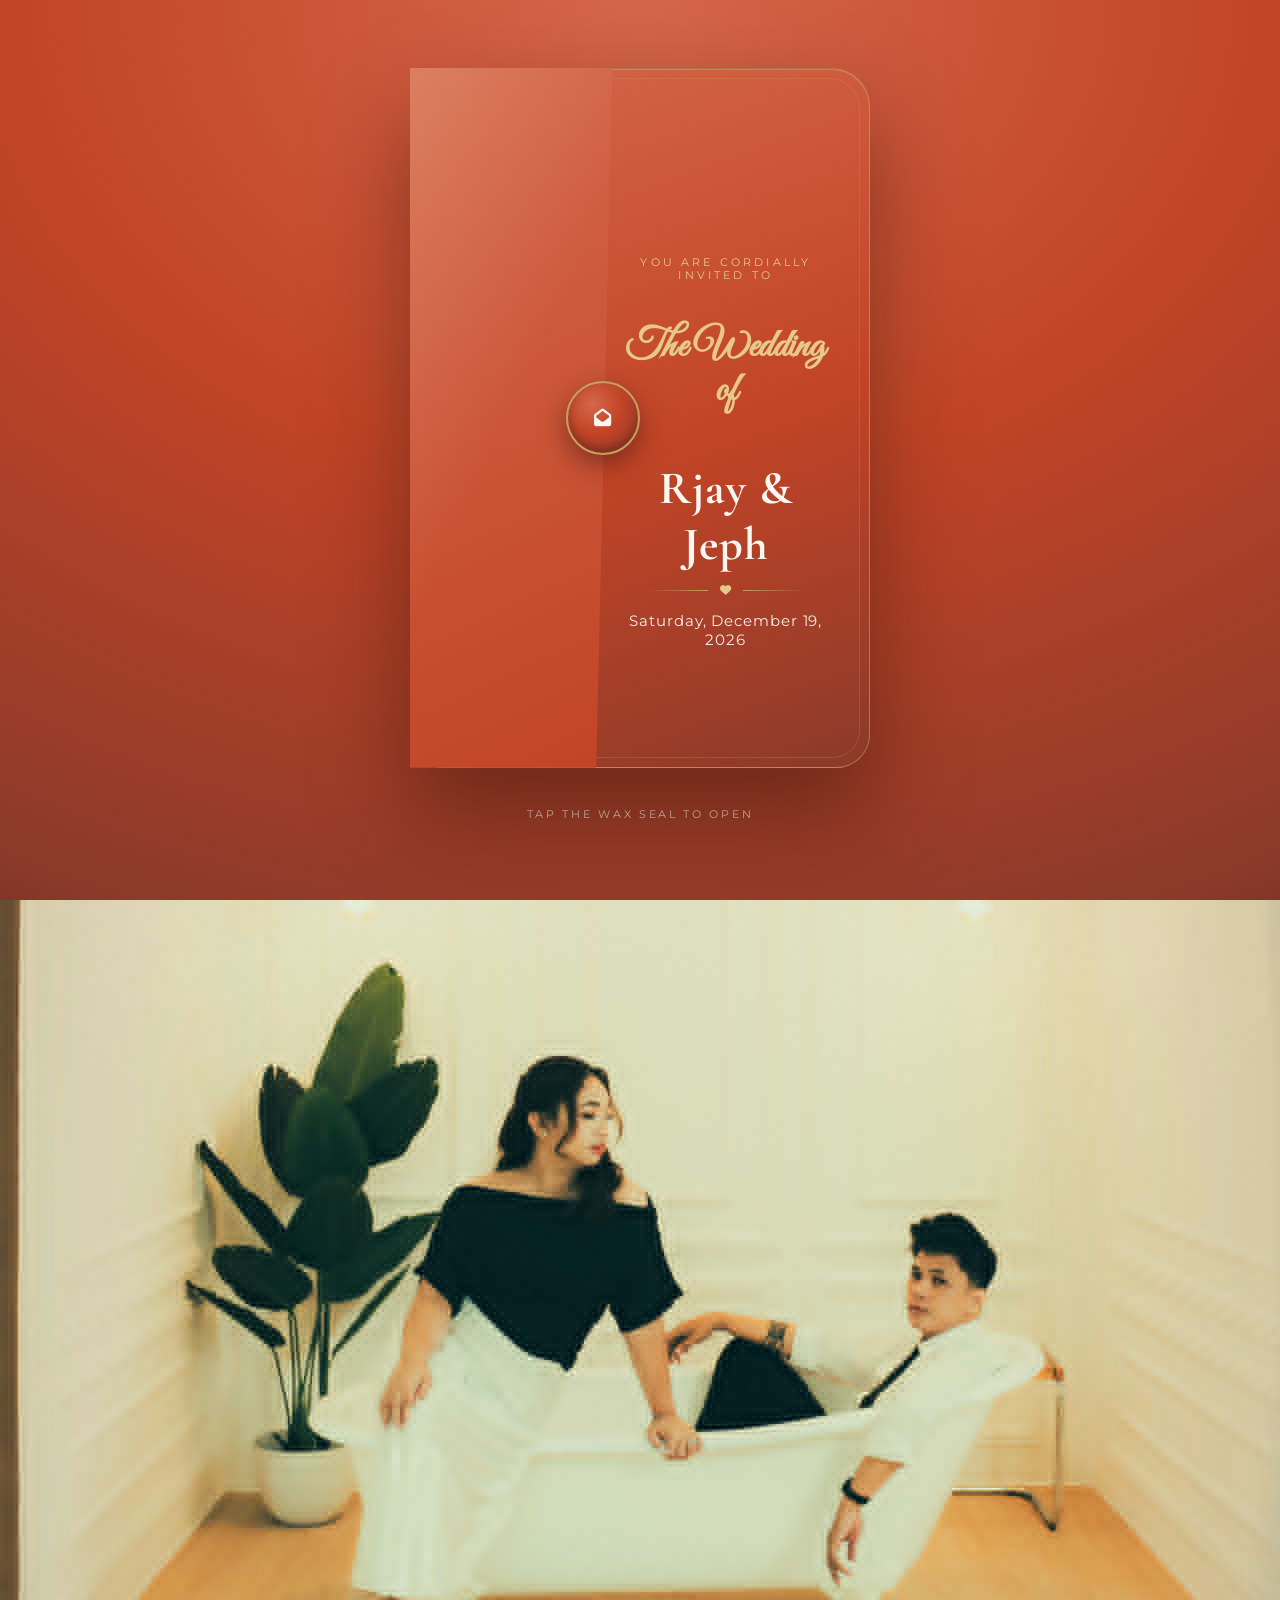
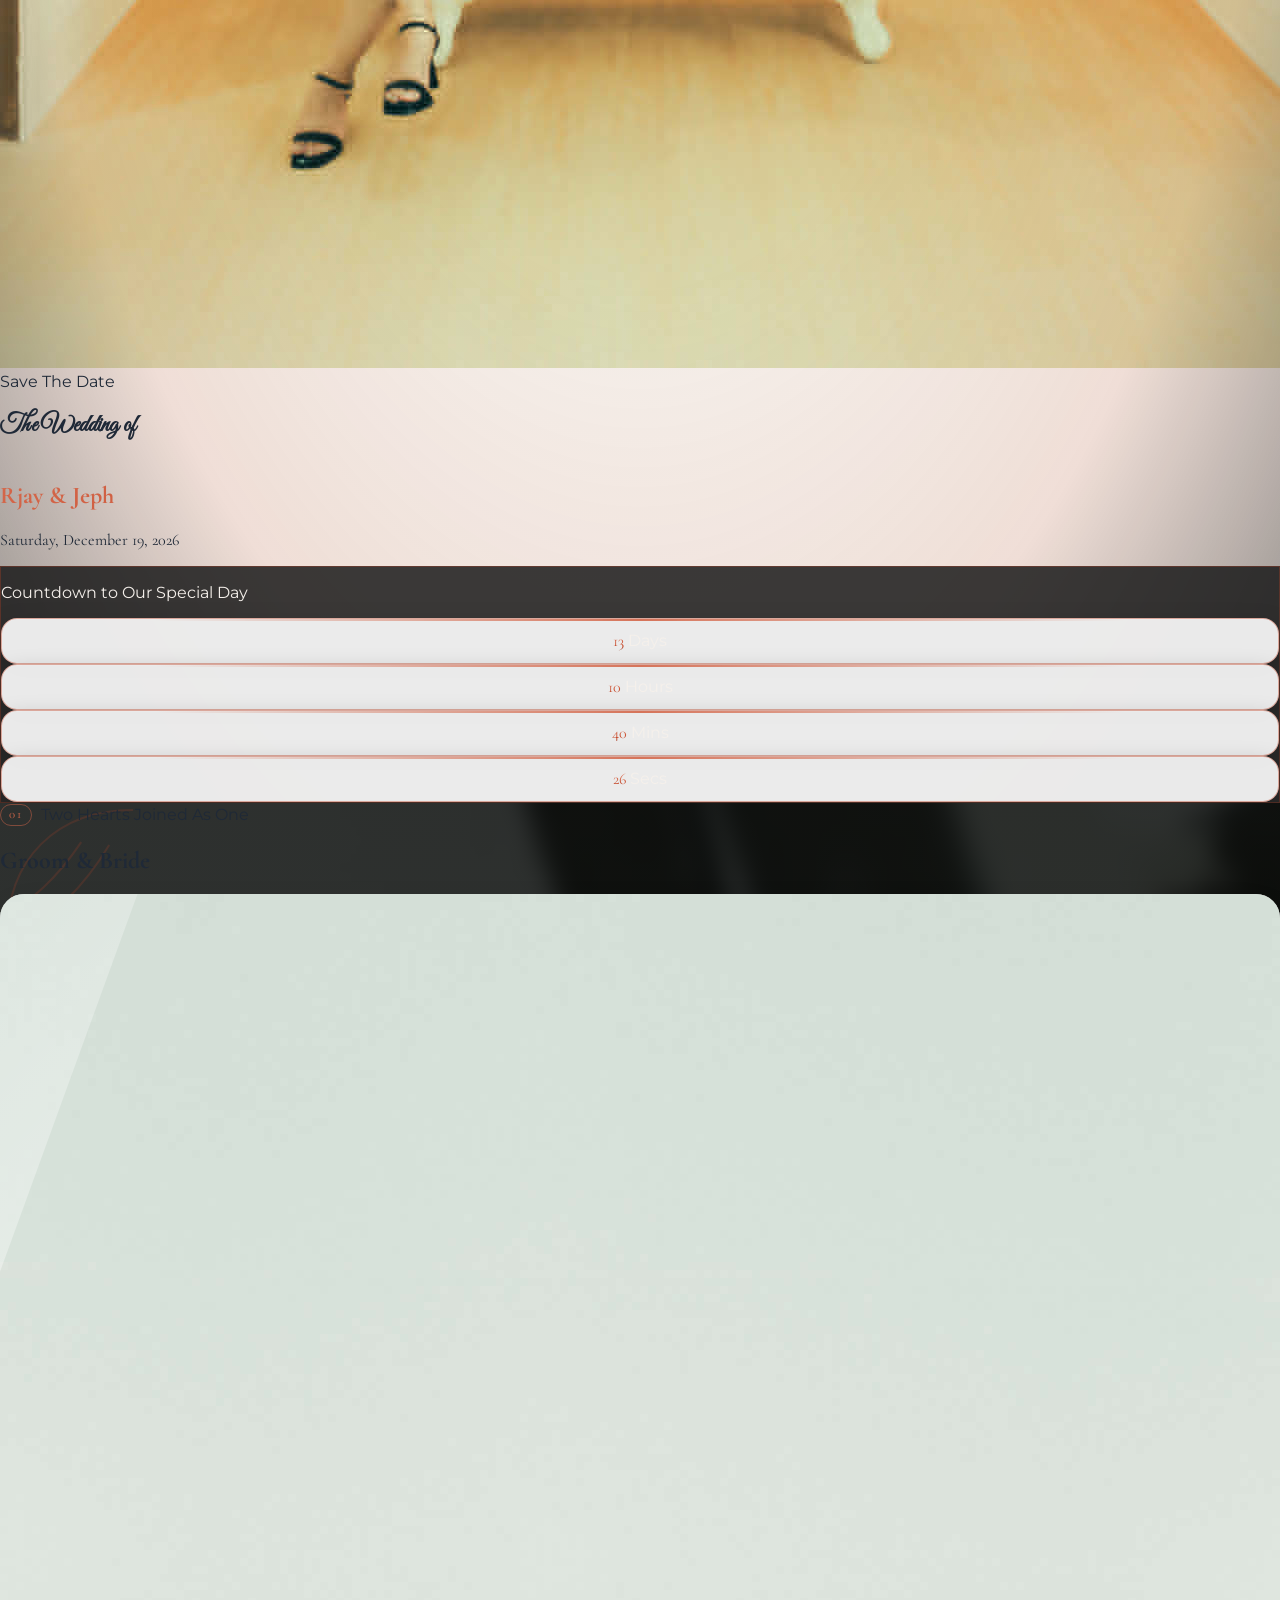
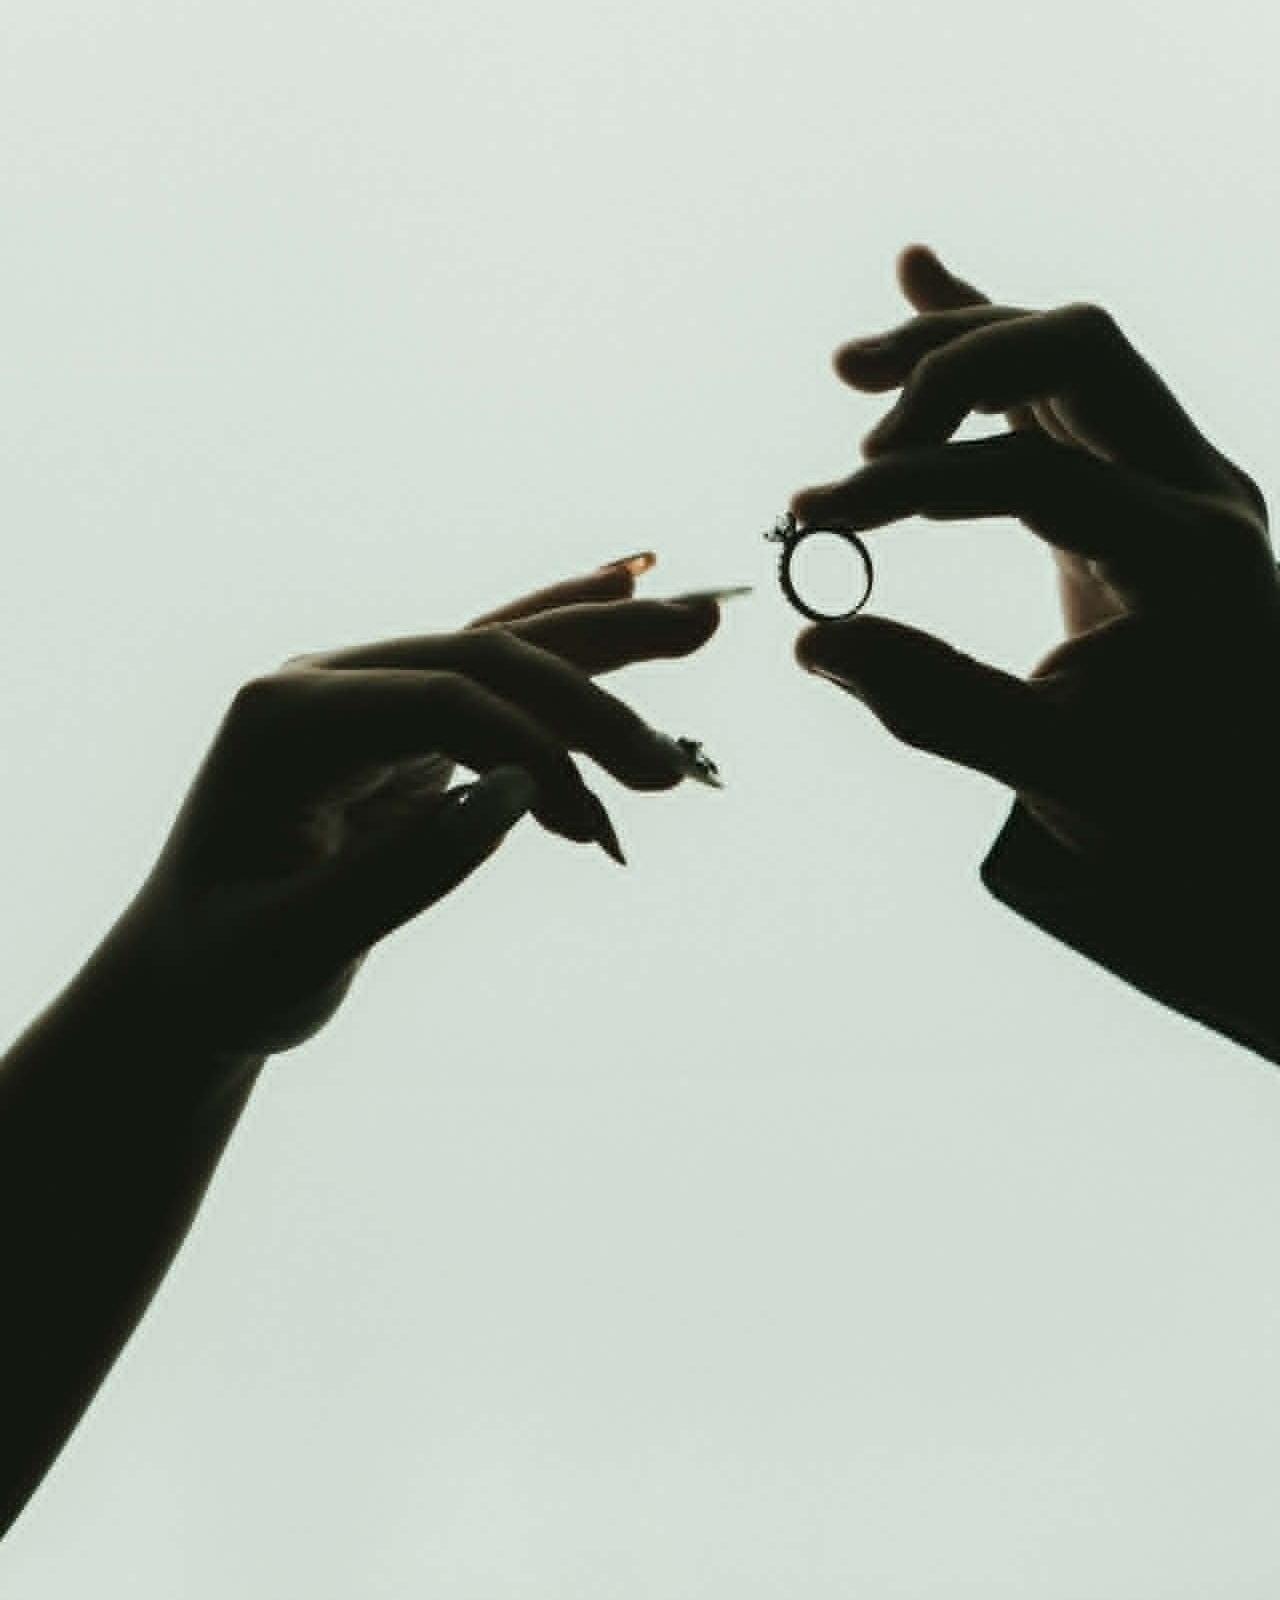
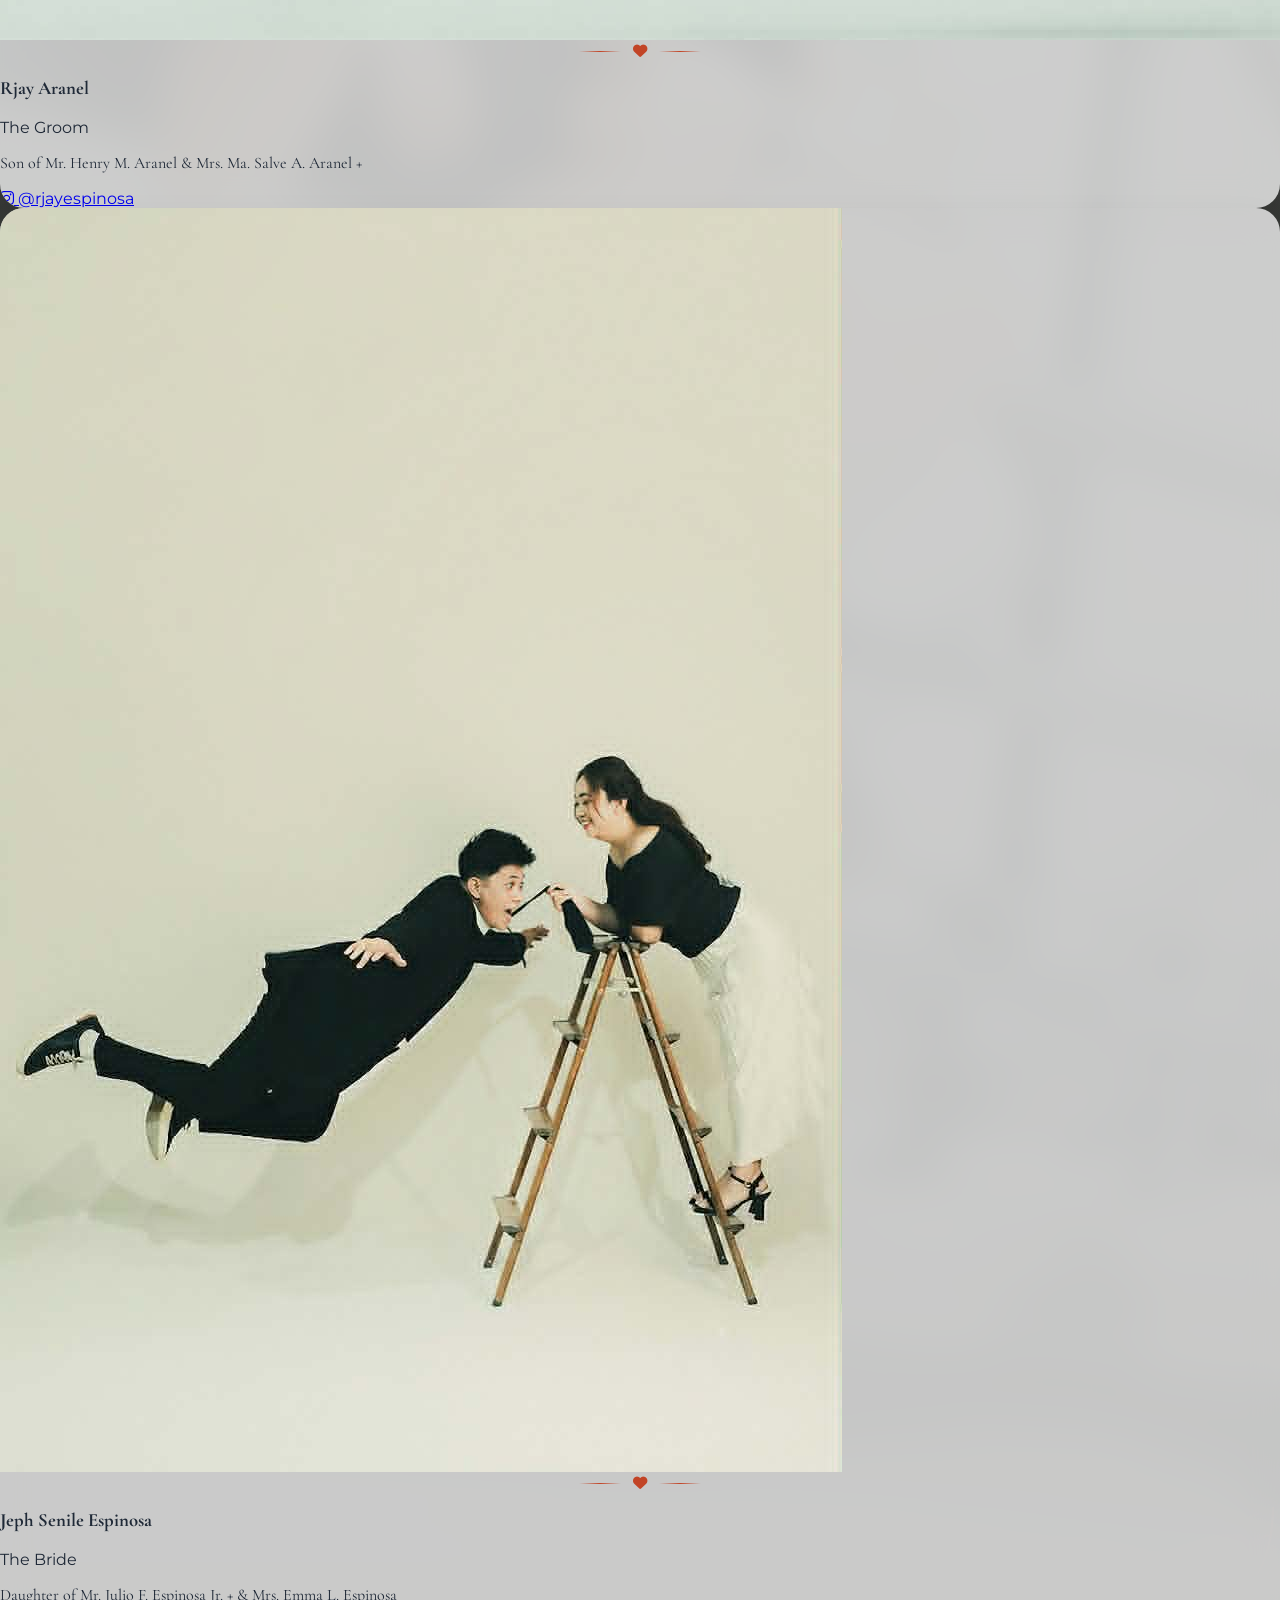
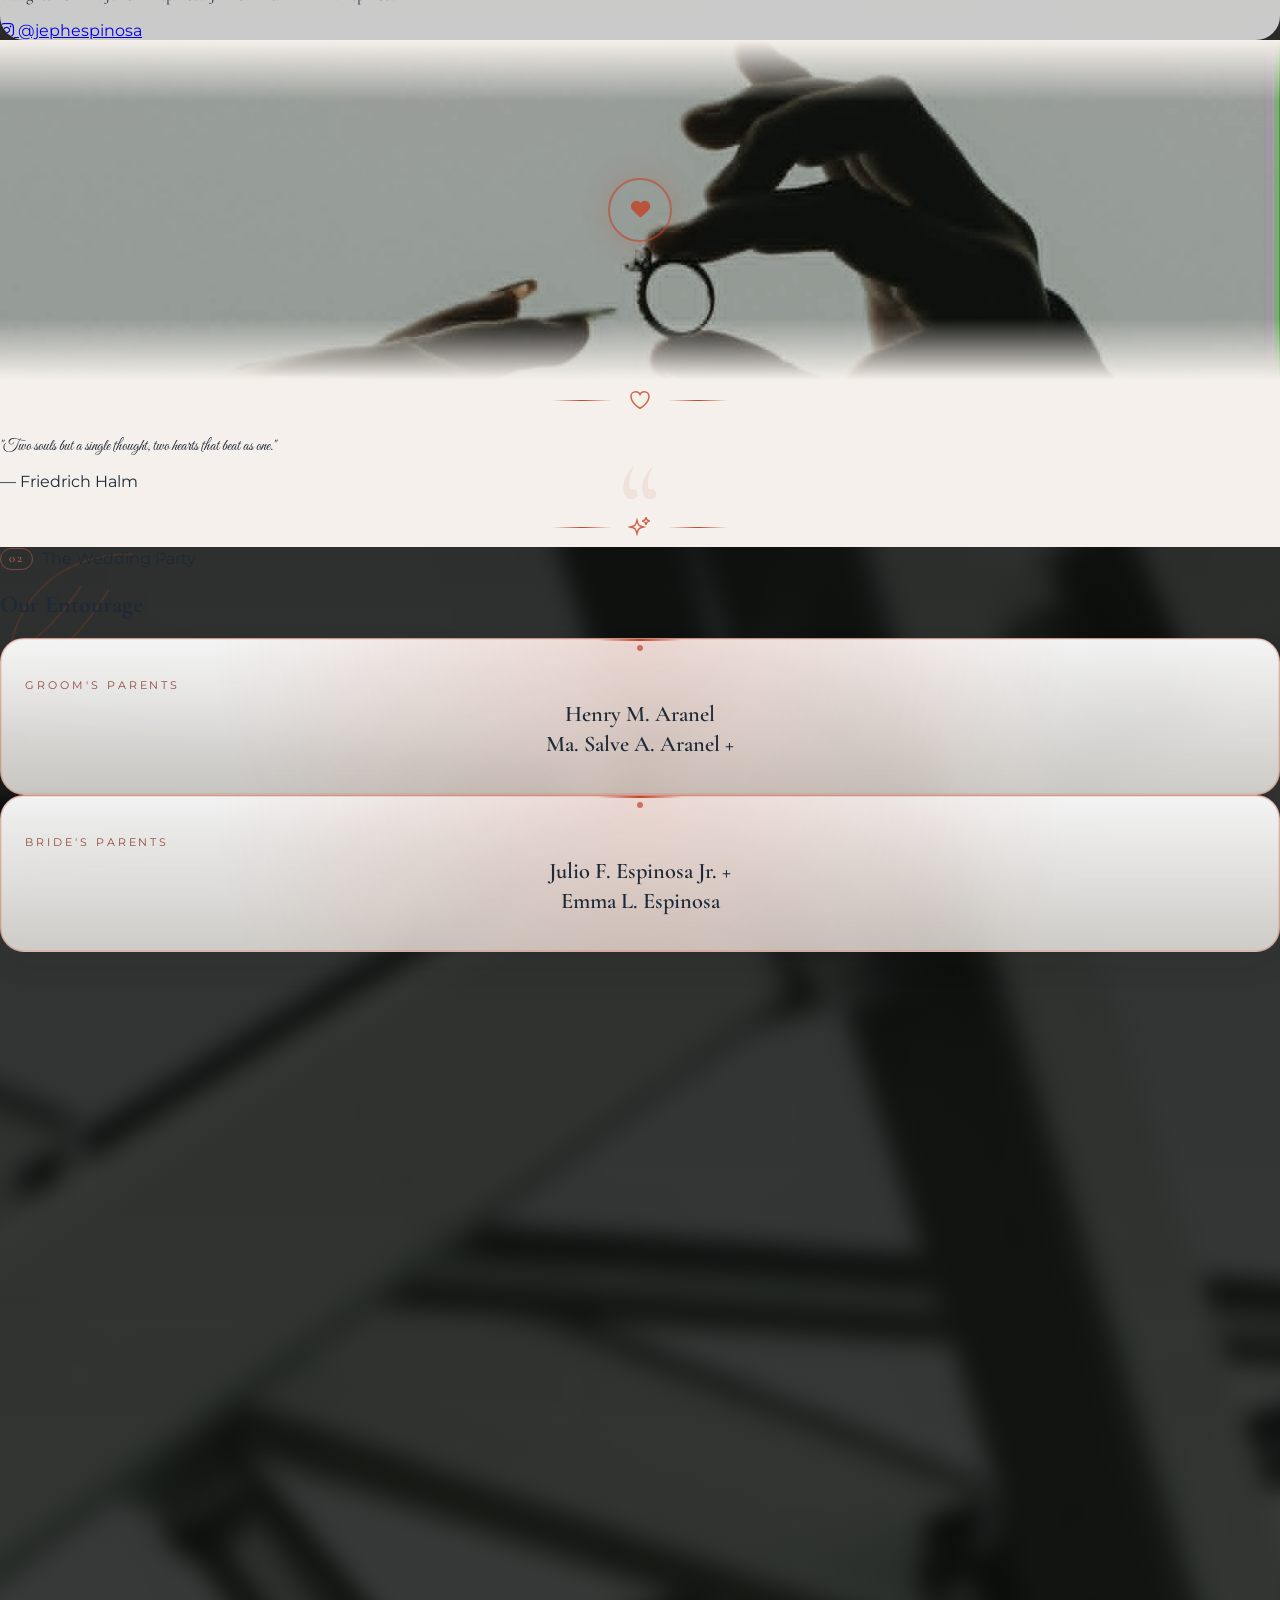
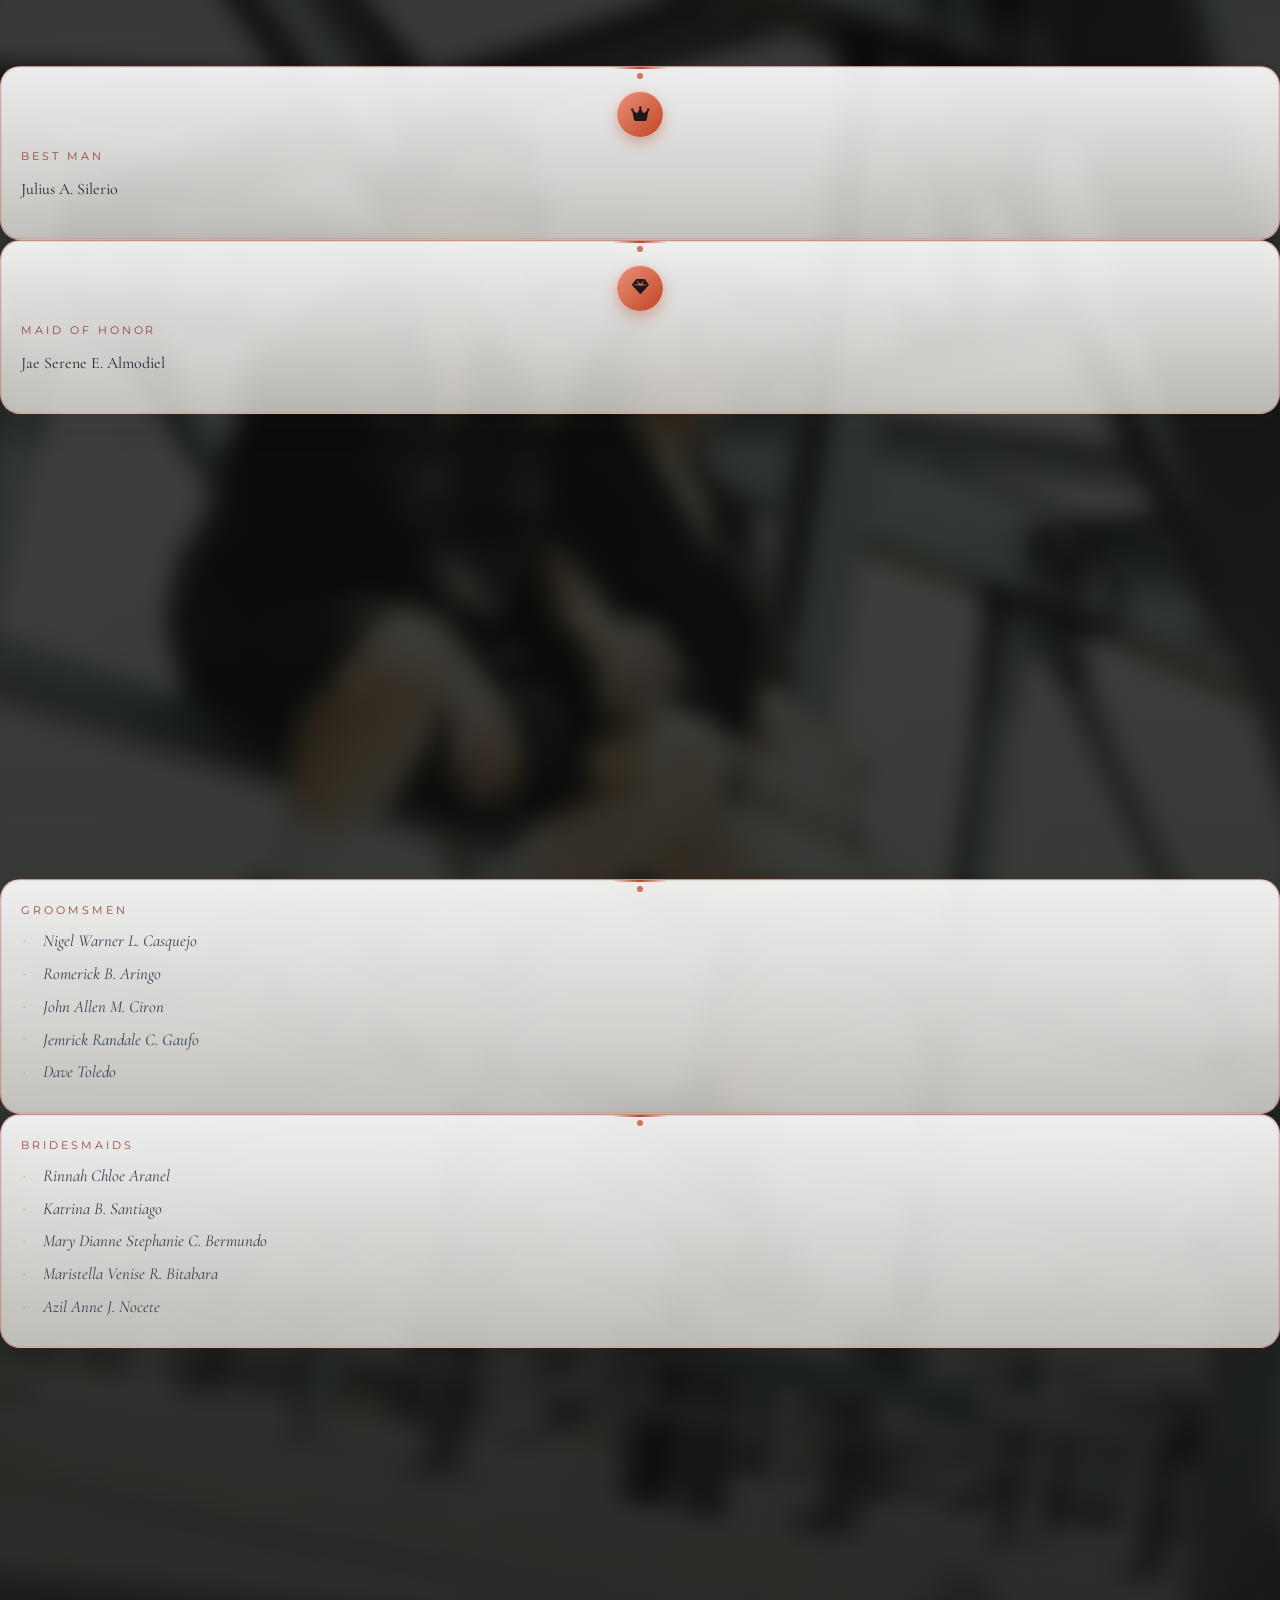
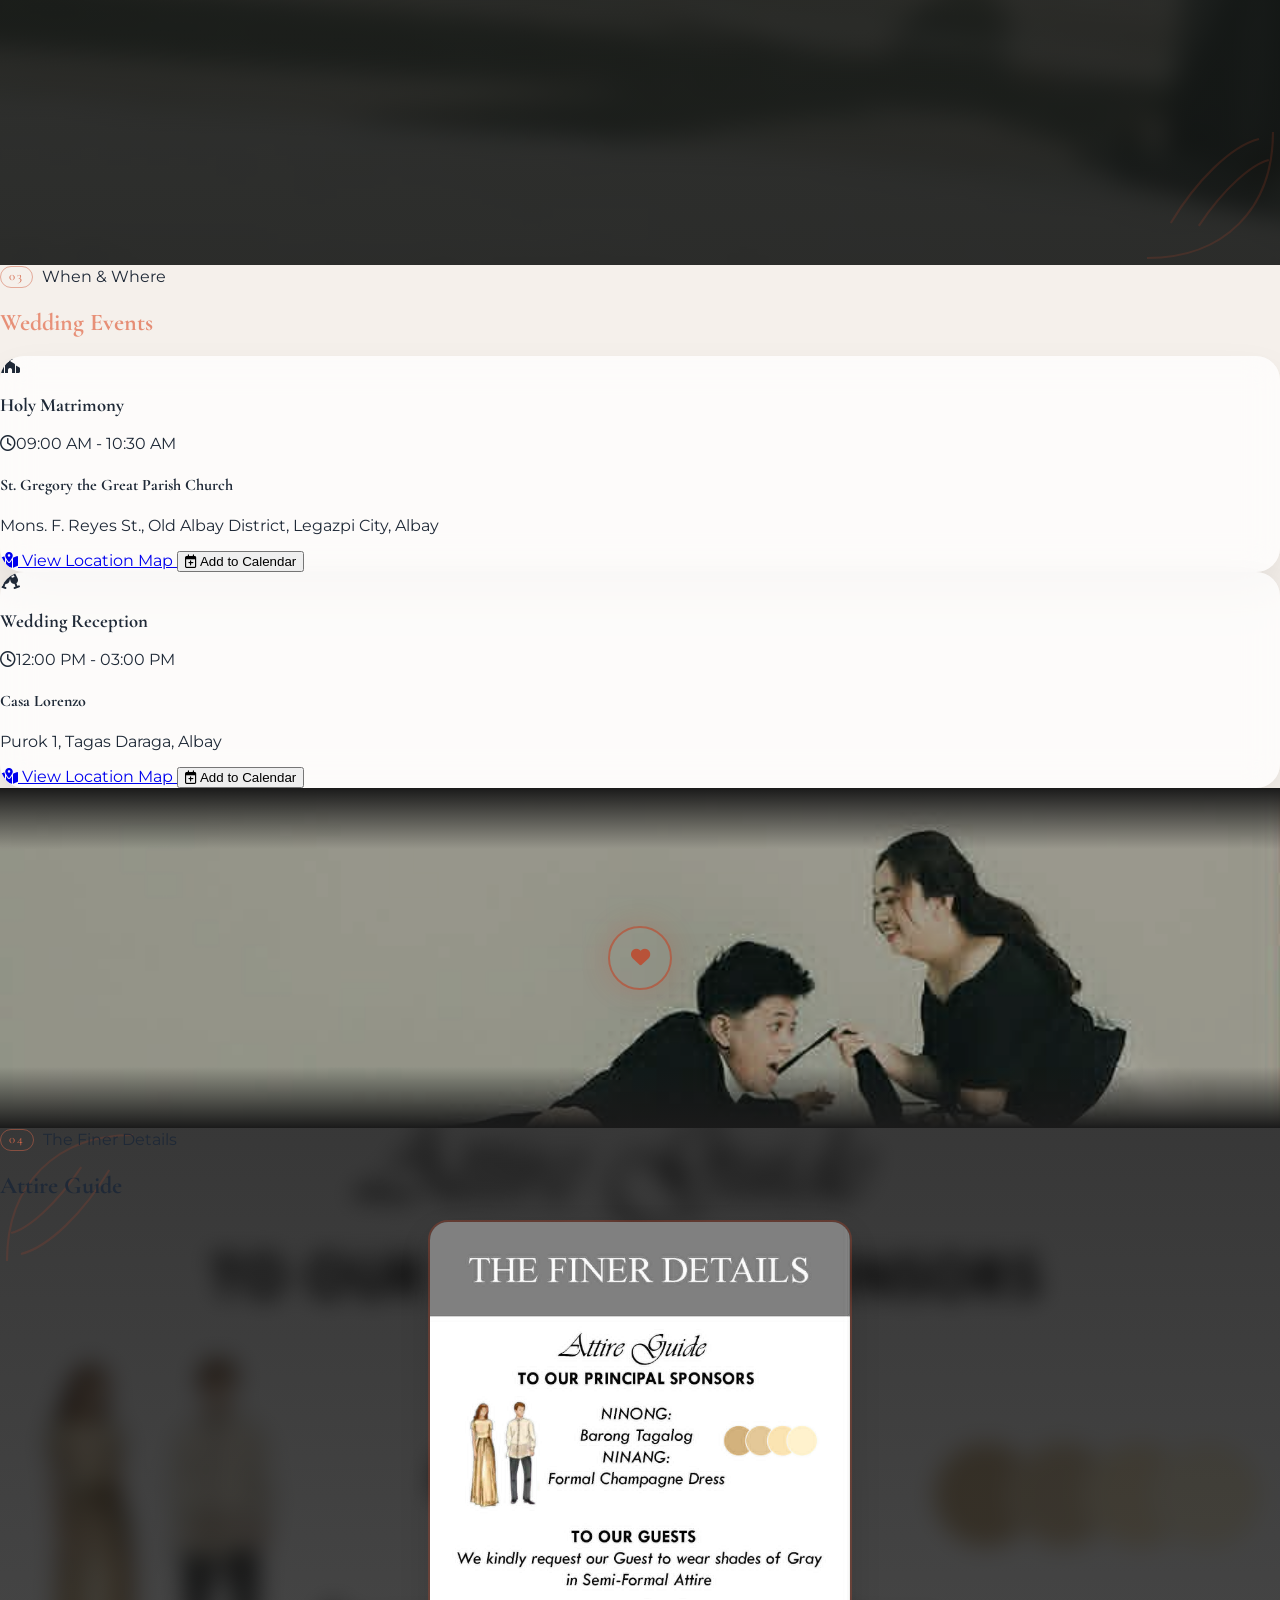
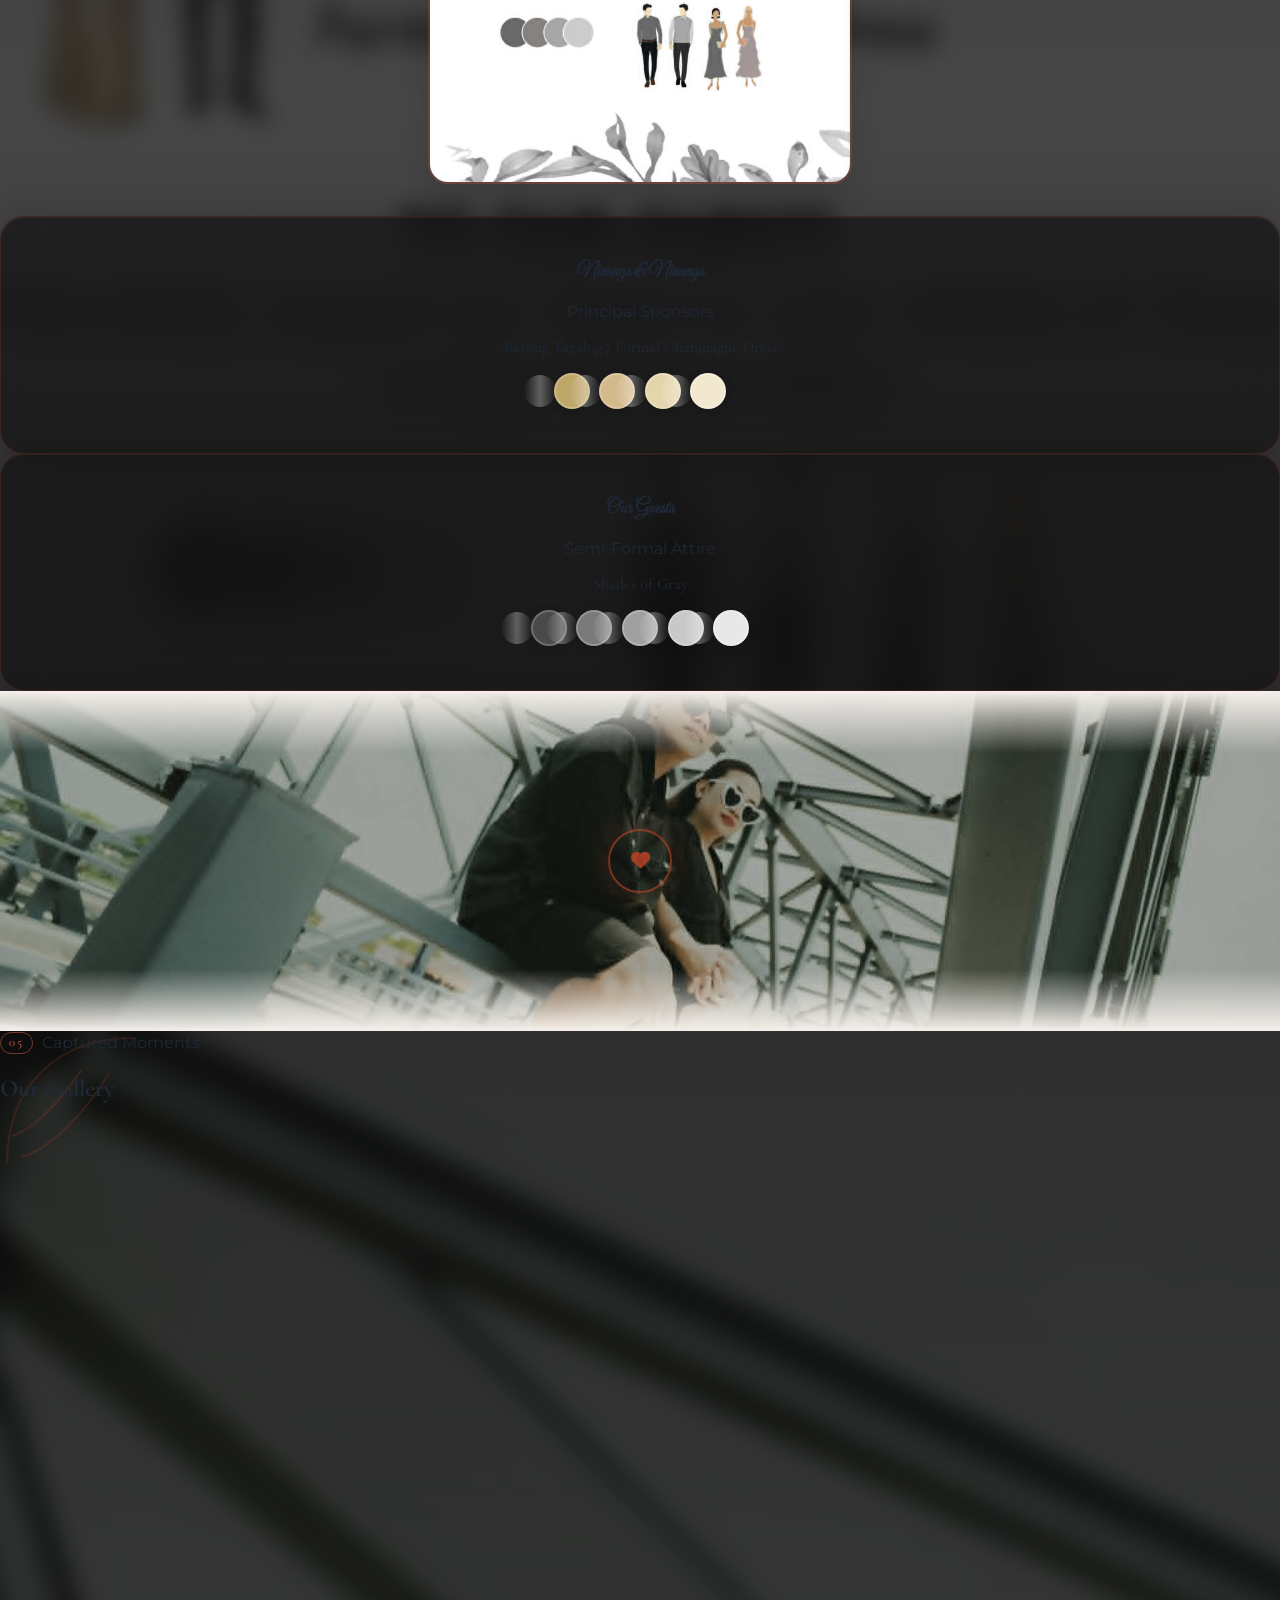
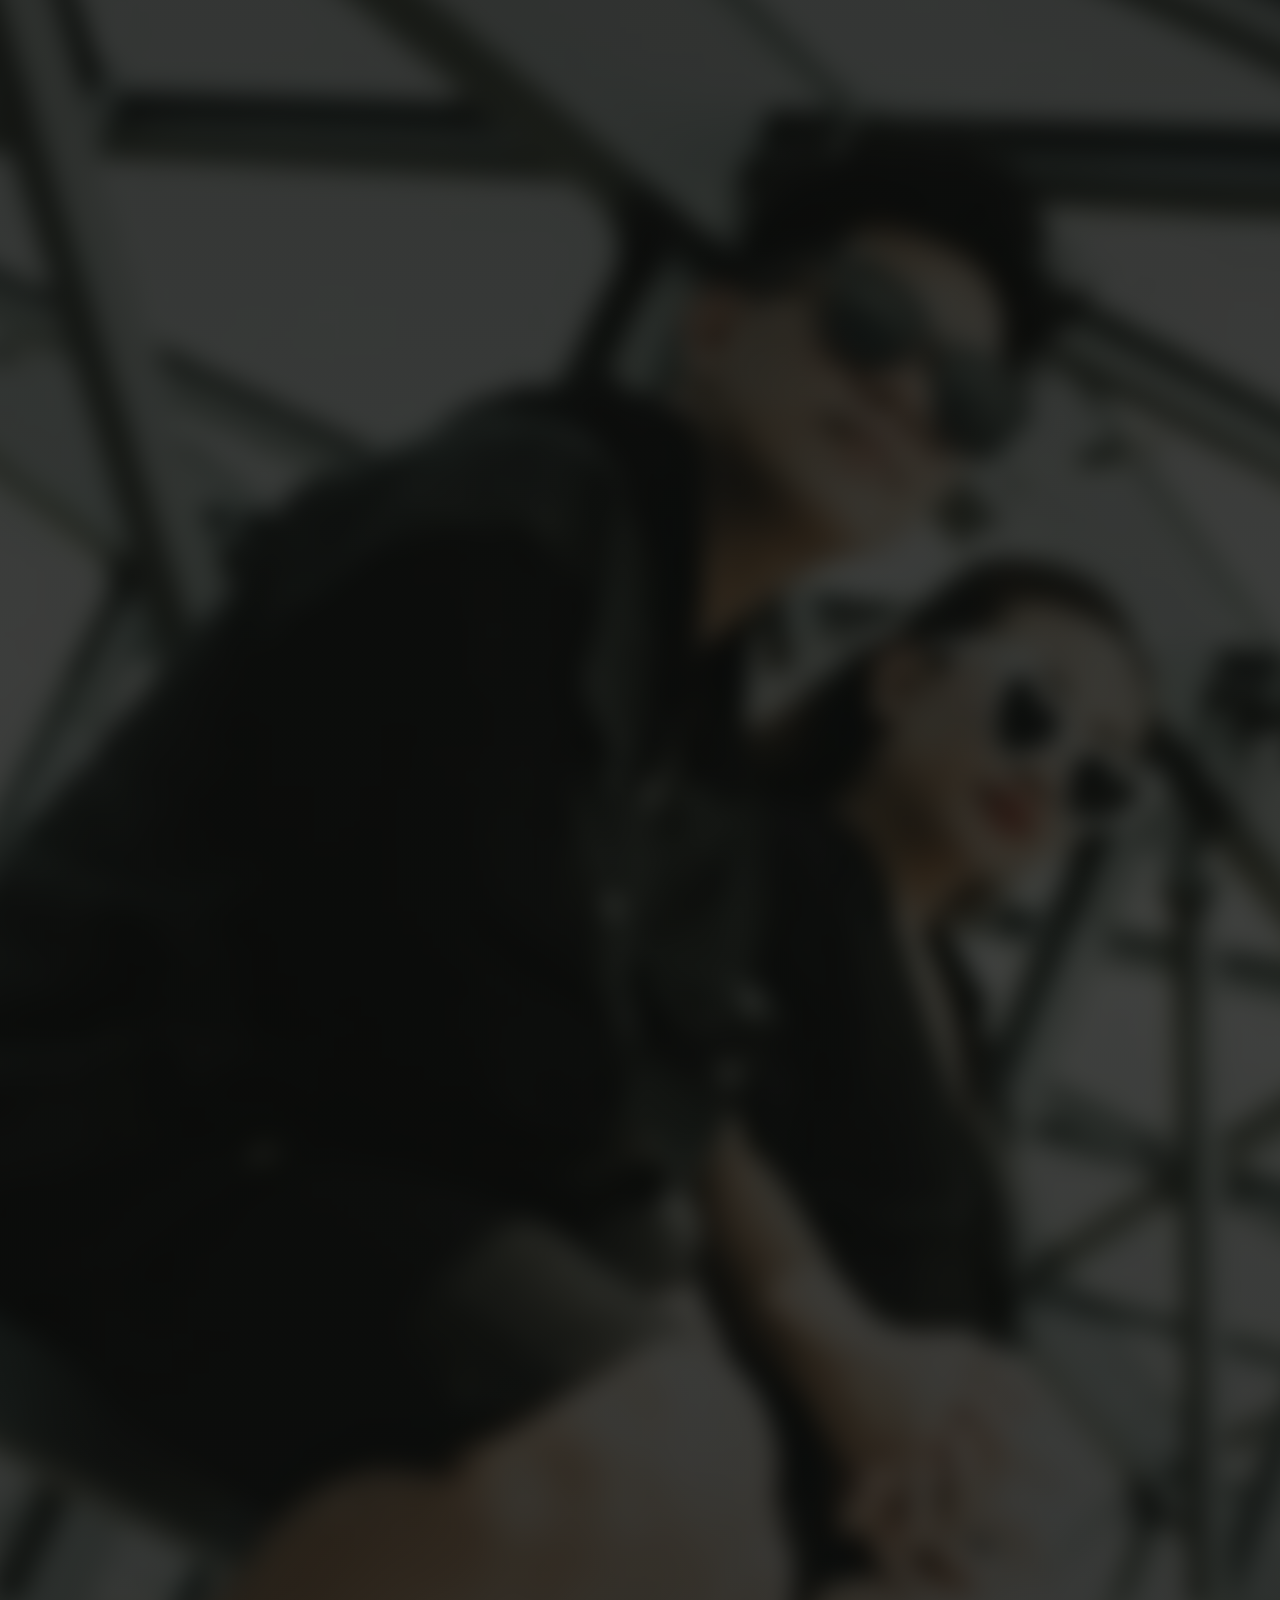
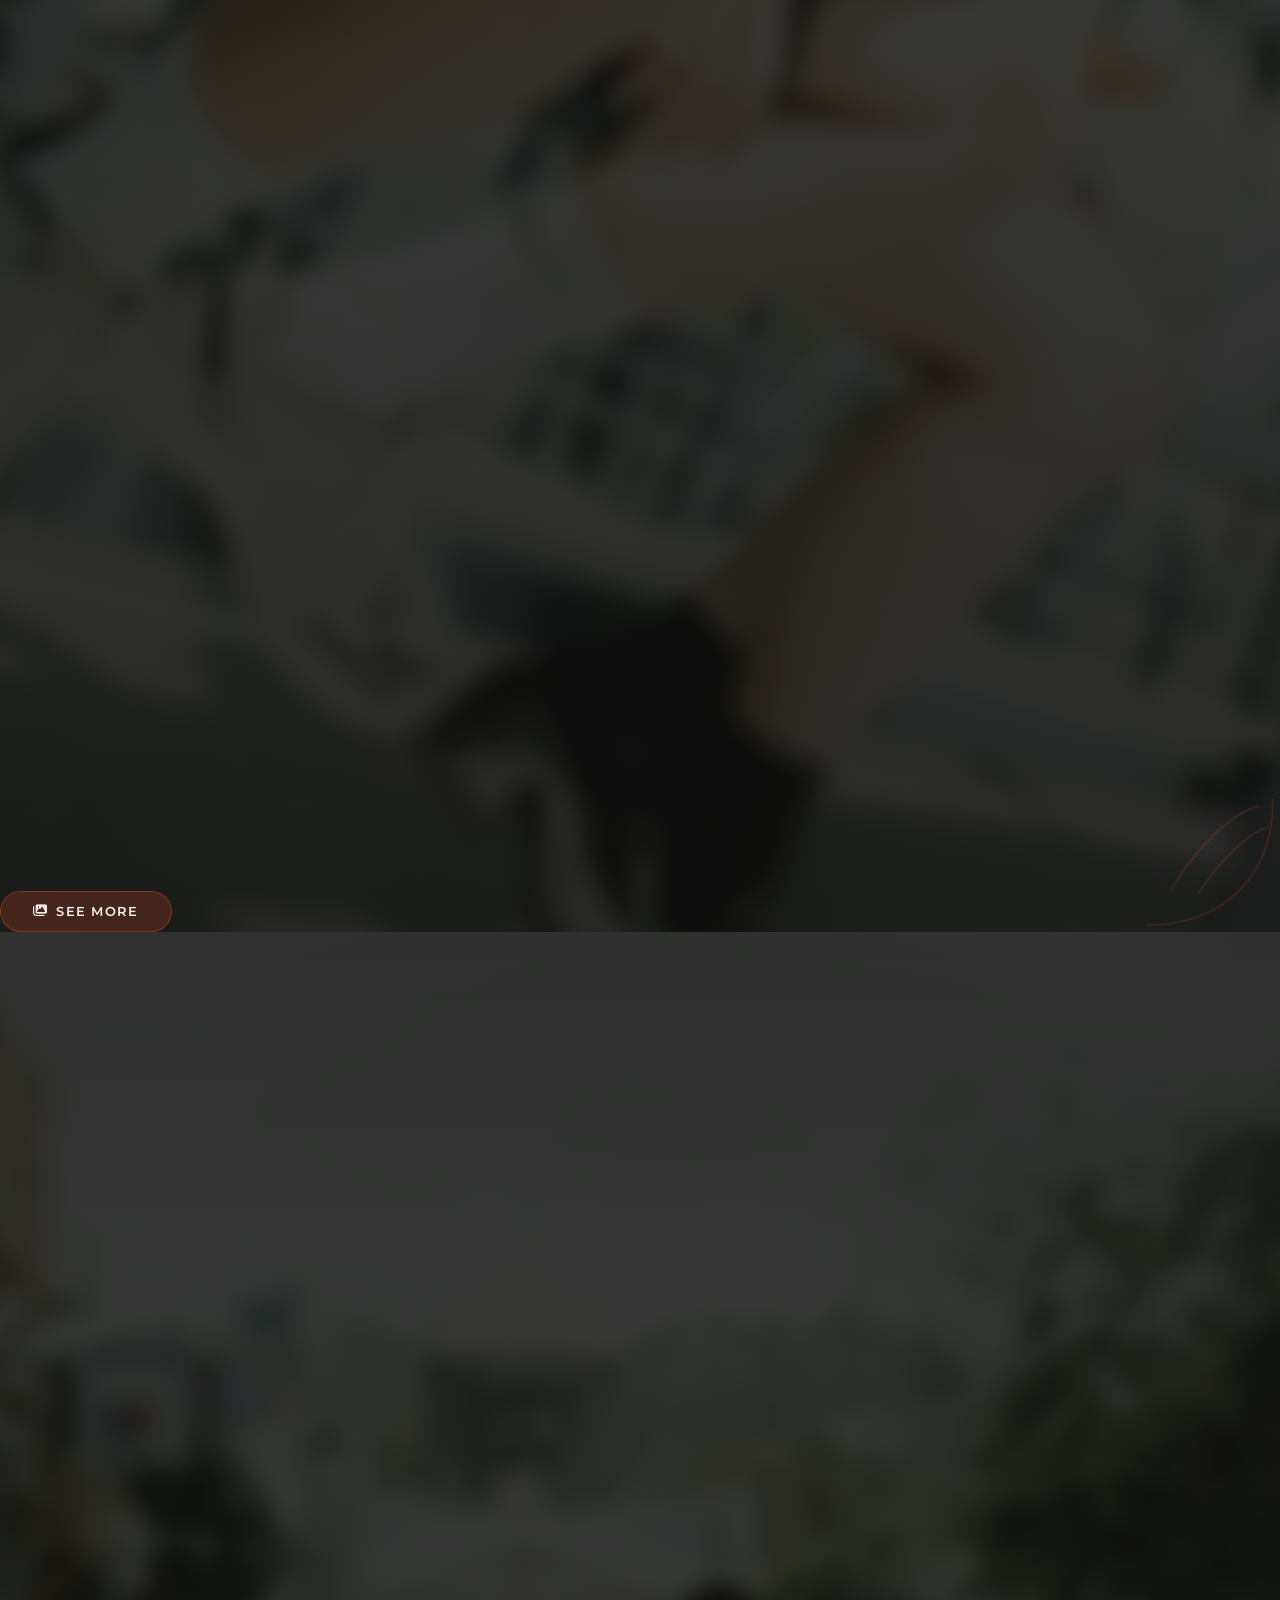
==== commit fc1188b1: "Add files via upload" ====
--- a/index.html
+++ b/index.html
@@ -66,31 +66,32 @@
        1. COVER / UNBOXING ENVELOPE SCREEN
        ========================================== -->
   <div id="cover-screen">
-    <!-- Decorative floral vine (left side) -->
-    <svg id="cover-vine" aria-hidden="true" viewBox="0 0 340 1000" preserveAspectRatio="xMidYMid meet">
-      <path class="vine-path" d="M 20 0 C 60 120, 10 220, 40 320 C 80 420, 30 520, 20 640 C 10 760, 60 860, 30 1000" />
-      <path class="vine-leaf" d="M 42 180 C 70 160, 90 200, 60 230 C 40 240, 30 210, 42 180 Z" />
-      <path class="vine-leaf" d="M 20 420 C -10 400, -20 440, 0 470 C 15 490, 28 455, 20 420 Z" />
-      <path class="vine-leaf" d="M 60 620 C 95 600, 100 650, 70 675 C 45 690, 42 640, 60 620 Z" />
-      <path class="vine-leaf" d="M 35 760 C 5 740, -5 780, 15 810 C 30 830, 45 790, 35 760 Z" />
-      <circle class="vine-leaf" cx="90" cy="250" r="8" />
-      <circle class="vine-leaf" cx="80" cy="700" r="9" />
-      <circle class="vine-leaf" cx="50" cy="880" r="7" />
-    </svg>
-
-    <div class="envelope-box">
-      <p class="font-sans text-xs uppercase tracking-widest text-white mb-2">You Are Cordially Invited To</p>
-      <p class="font-cursive text-3xl text-white my-1">The Wedding of</p>
-      <h1 class="font-serif text-3xl md:text-4xl text-white font-bold my-3" id="cover-couple-names">
-        Rjay & Jeph
-      </h1>
-      <p class="font-sans text-sm text-white my-2" id="cover-date">Saturday, December 19, 2026</p>
-
-      <!-- Animated Wax Seal Open Button -->
-      <div class="wax-seal-btn" id="open-invitation-btn" title="Tap to Open Invitation" data-magnetic="14">
-        <i class="fa-solid fa-envelope-open text-2xl text-orange-900"></i>
-      </div>
-      <p class="font-sans text-xs text-white/70 mt-4 tracking-wider uppercase">Tap Wax Seal to Open</p>
+    <div class="env-stage" aria-label="Wedding invitation envelope">
+      <div class="invite-envelope">
+        <!-- Envelope back panel -->
+        <div class="env-back"></div>
+
+        <!-- Envelope front face with the printed invitation -->
+        <div class="env-front">
+          <div class="env-invite">
+            <p class="env-kicker">You Are Cordially Invited To</p>
+            <h2 class="font-cursive env-cursive">The Wedding of</h2>
+            <h1 class="font-serif env-couple" id="cover-couple-names">Rjay &amp; Jeph</h1>
+            <div class="env-divider"><span></span><i class="fa-solid fa-heart"></i><span></span></div>
+            <p class="font-sans env-date" id="cover-date">Saturday, December 19, 2026</p>
+          </div>
+        </div>
+
+        <!-- Envelope flap -->
+        <div class="env-flap"></div>
+
+        <!-- Wax seal (on the flap tip) -->
+        <button type="button" class="wax-seal-btn env-seal" id="open-invitation-btn"
+          title="Tap to Open Invitation" data-magnetic="14" aria-label="Open invitation">
+          <i class="fa-solid fa-envelope-open text-2xl text-[#6b1a10]"></i>
+        </button>
+      </div>
+      <p class="env-hint">Tap the Wax Seal to Open</p>
     </div>
   </div>
 
@@ -131,17 +132,19 @@
 
       <!-- Hero Card Content -->
       <div class="relative z-10 max-w-2xl lg:max-w-3xl mx-auto text-white reveal active">
-        <span
-          class="inline-block px-4 py-1 rounded-full border border-orange-400/40 text-orange-200 text-xs tracking-widest uppercase mb-4 backdrop-blur-md">
-          Save The Date
-        </span>
+        <div>
+          <span
+            class="inline-block px-4 py-1 rounded-full border border-orange-400/40 text-orange-200 text-xs tracking-widest uppercase mb-4 backdrop-blur-md">
+            Save The Date
+          </span>
+        </div>
         <h2 class="font-cursive text-4xl sm:text-5xl md:text-6xl text-orange-200 mb-2" data-split>The Wedding of</h2>
         <h1 class="font-serif text-4xl sm:text-6xl md:text-7xl font-bold tracking-tight gold-gradient-text my-4"
           id="hero-couple-names">
-          Alexander & Sophia
+          Rjay & Jeph
         </h1>
         <p class="font-serif text-lg sm:text-xl text-gray-200 italic mb-8" id="hero-date">
-          Saturday, November 28, 2026
+          Saturday, December 19, 2026
         </p>
 
         <!-- COUNTDOWN TIMER -->
@@ -190,10 +193,13 @@
       </div>
       <div class="relative z-10">
         <div class="reveal-zoom">
-          <span class="eyebrow text-xs font-sans tracking-widest text-orange-200 uppercase">
-            <span class="eyebrow-num on-dark">01</span> Two Hearts Joined As One
-          </span>
-          <h2 class="font-serif text-3xl sm:text-5xl lg:text-6xl font-bold text-white my-3" data-split>Groom & Bride</h2>
+          <div>
+            <span class="eyebrow text-xs font-sans tracking-widest text-orange-200 uppercase">
+              <span class="eyebrow-num on-dark">01</span> Two Hearts Joined As One
+            </span>
+          </div>
+          <h2 class="font-serif text-3xl sm:text-5xl lg:text-6xl font-bold text-white my-3" data-split>Groom & Bride
+          </h2>
           <div class="w-16 h-0.5 bg-orange-400 mx-auto mb-12"></div>
         </div>
 
@@ -290,10 +296,13 @@
       </div>
       <div class="relative z-10">
         <div class="reveal-zoom">
-          <span class="eyebrow text-xs font-sans tracking-widest text-orange-200 uppercase">
-            <span class="eyebrow-num on-dark">02</span> The Wedding Party
-          </span>
-          <h2 class="font-serif text-3xl sm:text-5xl lg:text-6xl font-bold text-white my-3" data-split>Our Entourage</h2>
+          <div>
+            <span class="eyebrow text-xs font-sans tracking-widest text-orange-200 uppercase">
+              <span class="eyebrow-num on-dark">02</span> The Wedding Party
+            </span>
+          </div>
+          <h2 class="font-serif text-3xl sm:text-5xl lg:text-6xl font-bold text-white my-3" data-split>Our Entourage
+          </h2>
           <div class="w-16 h-0.5 bg-orange-400 mx-auto mb-12"></div>
         </div>
         <div id="entourage-container" class="text-gray-800">
@@ -310,7 +319,8 @@
           <span class="eyebrow text-xs font-sans tracking-widest text-orange-300 uppercase">
             <span class="eyebrow-num on-dark">03</span> When & Where
           </span>
-          <h2 class="font-serif text-3xl sm:text-5xl lg:text-6xl font-bold text-white gold-shimmer my-3">Wedding Events</h2>
+          <h2 class="font-serif text-3xl sm:text-5xl lg:text-6xl font-bold text-white gold-shimmer my-3">Wedding Events
+          </h2>
           <div class="w-16 h-0.5 bg-orange-500 mx-auto mb-12"></div>
         </div>
 
@@ -335,10 +345,10 @@
                 class="px-4 py-2.5 rounded-full bg-orange-600 hover:bg-orange-500 text-gray-950 font-semibold text-xs tracking-wider uppercase transition inline-flex items-center justify-center gap-2">
                 <i class="fa-solid fa-map-location-dot"></i> View Location Map
               </a>
-              <a id="ceremony-cal-btn" href="#" target="_blank"
+              <button id="ceremony-cal-btn" type="button" data-event="ceremony"
                 class="px-4 py-2.5 rounded-full border border-orange-400/40 hover:bg-gray-700 text-orange-200 font-semibold text-xs tracking-wider uppercase transition inline-flex items-center justify-center gap-2">
                 <i class="fa-regular fa-calendar-plus"></i> Add to Calendar
-              </a>
+              </button>
             </div>
           </div>
 
@@ -363,10 +373,10 @@
                 class="px-4 py-2.5 rounded-full bg-orange-600 hover:bg-orange-500 text-gray-950 font-semibold text-xs tracking-wider uppercase transition inline-flex items-center justify-center gap-2">
                 <i class="fa-solid fa-map-location-dot"></i> View Location Map
               </a>
-              <a id="reception-cal-btn" href="#" target="_blank"
+              <button id="reception-cal-btn" type="button" data-event="reception"
                 class="px-4 py-2.5 rounded-full border border-orange-400/40 hover:bg-gray-700 text-orange-200 font-semibold text-xs tracking-wider uppercase transition inline-flex items-center justify-center gap-2">
                 <i class="fa-regular fa-calendar-plus"></i> Add to Calendar
-              </a>
+              </button>
             </div>
           </div>
         </div>
@@ -400,9 +410,11 @@
       </div>
       <div class="relative z-10">
         <div class="reveal-zoom">
-          <span class="eyebrow text-xs font-sans tracking-widest text-orange-200 uppercase">
-            <span class="eyebrow-num on-dark">04</span> The Finer Details
-          </span>
+          <div>
+            <span class="eyebrow text-xs font-sans tracking-widest text-orange-200 uppercase">
+              <span class="eyebrow-num on-dark">04</span> The Finer Details
+            </span>
+          </div>
           <h2 class="font-serif text-3xl sm:text-5xl lg:text-6xl font-bold text-white my-3">Attire Guide</h2>
           <div class="w-16 h-0.5 bg-orange-400 mx-auto mb-10"></div>
         </div>
@@ -470,9 +482,11 @@
       </div>
       <div class="relative z-10">
         <div class="text-center reveal-zoom">
-          <span class="eyebrow text-xs font-sans tracking-widest text-orange-200 uppercase">
-            <span class="eyebrow-num on-dark">05</span> Captured Moments
-          </span>
+          <div>
+            <span class="eyebrow text-xs font-sans tracking-widest text-orange-200 uppercase">
+              <span class="eyebrow-num on-dark">05</span> Captured Moments
+            </span>
+          </div>
           <h2 class="font-serif text-3xl sm:text-5xl lg:text-6xl font-bold text-white my-3" data-split>Our Gallery</h2>
           <div class="w-16 h-0.5 bg-orange-400 mx-auto mb-12"></div>
         </div>
@@ -490,11 +504,13 @@
         <img src="assets/images/gallery-4.jpg" alt="" loading="lazy" decoding="async">
       </div>
       <div class="max-w-3xl lg:max-w-4xl mx-auto text-center reveal-zoom relative z-10">
-        <span class="eyebrow text-xs font-sans tracking-widest text-orange-200 uppercase">
-          <span class="eyebrow-num on-dark">06</span> Generosity & Love
-        </span>
-
-        <h2 class="font-serif text-3xl sm:text-4xl lg:text-5xl font-bold text-white my-3" id="gift-title" data-split>Wedding Gift
+        <div>
+          <span class="eyebrow text-xs font-sans tracking-widest text-orange-200 uppercase">
+            <span class="eyebrow-num on-dark">06</span> Generosity & Love
+          </span>
+        </div>
+        <h2 class="font-serif text-3xl sm:text-4xl lg:text-5xl font-bold text-white my-3" id="gift-title" data-split>
+          Wedding Gift
         </h2>
         <!--
         <p class="font-serif text-sm text-gray-300 max-w-xl mx-auto leading-relaxed mb-8" id="gift-description">
@@ -541,9 +557,11 @@
             class="w-16 h-16 bg-orange-500/20 border border-orange-500/40 rounded-full flex items-center justify-center mx-auto text-orange-300 text-3xl mb-6">
             <i class="fa-regular fa-envelope"></i>
           </div>
-          <span class="eyebrow text-xs font-sans tracking-widest text-orange-300 uppercase">
-            <span class="eyebrow-num on-dark">07</span> Be Our Guest
-          </span>
+          <div>
+            <span class="eyebrow text-xs font-sans tracking-widest text-orange-300 uppercase">
+              <span class="eyebrow-num on-dark">07</span> Be Our Guest
+            </span>
+          </div>
           <h2 class="font-serif text-3xl sm:text-5xl lg:text-6xl font-bold gold-shimmer my-3">RSVP Confirmation</h2>
           <p class="font-serif text-base text-gray-300 leading-relaxed mb-8" id="rsvp-message">
             We would be honored by your presence. Please take a moment to confirm your attendance via our Google Form.
@@ -618,6 +636,19 @@
     </div>
   </div>
 
+  <!-- Add to Calendar Chooser Modal -->
+  <div id="calendar-modal" role="dialog" aria-modal="true" aria-hidden="true" aria-label="Add to calendar">
+    <div class="lightbox-content relative max-w-md max-h-[85vh] p-6 text-center">
+      <button id="calendar-close" class="absolute top-4 right-4 text-white text-3xl hover:text-orange-400 transition"
+        aria-label="Close Calendar Options">
+        <i class="fa-solid fa-xmark"></i>
+      </button>
+      <h3 class="font-serif text-2xl font-bold text-orange-200 mb-1" id="calendar-modal-title">Add to Calendar</h3>
+      <p class="font-sans text-xs text-gray-300 mb-6" id="calendar-modal-sub">Choose a calendar to save this event.</p>
+      <div id="calendar-options" class="flex flex-col gap-3"></div>
+    </div>
+  </div>
+
   <!-- Toast Copy Notification -->
   <div id="toast-notification">
     <span id="toast-message"><i class="fa-solid fa-check-circle text-orange-400 mr-2"></i> Account details
--- a/css/styles.css
+++ b/css/styles.css
@@ -19,6 +19,11 @@
   --color-dark-deep: #0A0A0A;
   --color-text-main: #1F2937;
   --color-text-muted: #6B7280;
+
+  --color-gold: #C5A059;
+  --color-gold-light: #E6C988;
+  --color-gold-dark: #A98A4C;
+  --color-cream: #FAF7F2;
 
   --glass-bg: rgba(255, 255, 255, 0.75);
   --glass-border: rgba(194, 68, 38, 0.25);
@@ -167,122 +172,275 @@
   width: 100%;
   height: 100%;
   z-index: 1000;
-  background: linear-gradient(135deg, #C24426 0%, #CC4D28 50%, #A83820 100%);
-  display: flex;
-  flex-direction: column;
+  background: radial-gradient(130% 140% at 50% 0%, var(--color-terracotta-light) 0%, var(--color-terracotta) 38%, var(--color-terracotta-dark) 78%, #4A1A14 100%);
+  display: flex;
+  align-items: center;
   justify-content: center;
-  align-items: center;
-  transition: transform 1.2s cubic-bezier(0.77, 0, 0.175, 1), opacity 1s ease;
+  transition: transform 0.9s cubic-bezier(0.76, 0, 0.24, 1) 0.05s, opacity 0.7s ease 0.3s;
   overflow: hidden;
 }
 
 #cover-screen::before {
   content: '';
   position: absolute;
-  width: 300px;
-  height: 300px;
+  width: 70vmin;
+  height: 70vmin;
   border-radius: 50%;
-  background: radial-gradient(circle, rgba(255, 255, 255, 0.10) 0%, transparent 70%);
-  top: 20%;
+  background: radial-gradient(circle, rgba(197, 160, 89, 0.18) 0%, transparent 68%);
+  top: 6%;
   left: 50%;
   transform: translateX(-50%);
   animation: coverGlow 4s ease-in-out infinite;
+  pointer-events: none;
 }
 
 @keyframes coverGlow {
-
   0%,
   100% {
-    opacity: 0.4;
+    opacity: 0.45;
     transform: translateX(-50%) scale(1);
   }
 
   50% {
-    opacity: 1;
-    transform: translateX(-50%) scale(1.3);
+    opacity: 0.85;
+    transform: translateX(-50%) scale(1.18);
   }
 }
 
 #cover-screen.opened {
-  transform: translateY(-100%);
+  transform: translateX(112%) rotate(2deg);
   opacity: 0;
   pointer-events: none;
 }
 
-/* Decorative floral vine inspired by the printed invitation */
-#cover-vine {
-  position: absolute;
-  top: 0;
-  left: 0;
-  width: 340px;
+/* Classic portrait envelope stage */
+.env-stage {
+  position: relative;
+  width: 100%;
   height: 100%;
-  pointer-events: none;
-  opacity: 0.35;
-  overflow: hidden;
-}
-
-#cover-vine .vine-path {
-  fill: none;
-  stroke: #7E2A12;
-  stroke-width: 2.5;
-  stroke-linecap: round;
-}
-
-#cover-vine .vine-leaf {
-  fill: #8E2E14;
-}
-
-/* Envelope Container */
-.envelope-box {
-  width: 320px;
-  max-width: 90vw;
-  padding: 2.5rem 1.5rem;
-  text-align: center;
-  position: relative;
-  border-radius: 1.5rem;
-  background: rgba(255, 255, 255, 0.08);
-  border: 1px solid rgba(255, 255, 255, 0.2);
-  -webkit-backdrop-filter: blur(20px);
-  backdrop-filter: blur(20px);
-  box-shadow: 0 30px 60px rgba(139, 58, 42, 0.35);
-}
-
-/* Wax Seal Pulse Button */
-.wax-seal-btn {
-  width: 80px;
-  height: 80px;
-  border-radius: 50%;
-  background: linear-gradient(135deg, #FFFFFF 0%, #F5EDE0 50%, #E8DCC8 100%);
-  box-shadow: 0 0 25px rgba(255, 255, 255, 0.55), inset 0 2px 4px rgba(255, 255, 255, 0.4);
-  display: flex;
+  display: flex;
+  flex-direction: column;
   align-items: center;
   justify-content: center;
-  margin: 1.5rem auto 0;
+  gap: 1.75rem;
+  perspective: 1400px;
+}
+
+.invite-envelope {
+  position: relative;
+  width: min(86vw, 460px);
+  height: min(82vh, 700px);
+  min-height: 520px;
+  transform-style: preserve-3d;
+}
+
+/* Envelope back panel */
+.env-back {
+  position: absolute;
+  inset: 0;
+  border-radius: 2.4rem 2.4rem 2.1rem 2.1rem;
+  background: linear-gradient(160deg, var(--color-terracotta-light) 0%, var(--color-terracotta) 55%, var(--color-terracotta-dark) 100%);
+  border: 1px solid rgba(197, 160, 89, 0.55);
+  box-shadow: 0 45px 90px rgba(60, 20, 10, 0.5), inset 0 1px 0 rgba(255, 255, 255, 0.18);
+}
+
+.env-back::after {
+  content: '';
+  position: absolute;
+  inset: 9px;
+  border-radius: 1.9rem 1.9rem 1.7rem 1.7rem;
+  border: 1px solid rgba(197, 160, 89, 0.25);
+  pointer-events: none;
+}
+
+/* Envelope front face — printed invitation (visible right of the side flap) */
+.env-front {
+  position: absolute;
+  inset: 0;
+  z-index: 1;
+  display: flex;
+  align-items: center;
+  justify-content: center;
+  padding: 16% 2.5rem 0 46%;
+}
+
+.env-invite {
+  position: relative;
+  display: flex;
+  flex-direction: column;
+  align-items: center;
+  justify-content: center;
+  text-align: center;
+  max-width: 100%;
+}
+
+.env-kicker {
+  font-family: var(--font-sans);
+  font-size: 0.66rem;
+  letter-spacing: 0.3em;
+  text-transform: uppercase;
+  color: var(--color-gold-light);
+  margin-bottom: 0.6rem;
+}
+
+.env-cursive {
+  font-size: clamp(1.7rem, 7vw, 2.5rem);
+  color: var(--color-gold-light);
+  line-height: 1.1;
+}
+
+.env-couple {
+  font-size: clamp(2rem, 9vw, 2.9rem);
+  color: var(--color-cream);
+  font-weight: 700;
+  margin: 0.9rem 0 0.4rem;
+  letter-spacing: 0.02em;
+}
+
+.env-divider {
+  display: flex;
+  align-items: center;
+  gap: 0.75rem;
+  width: 76%;
+  margin: 0.4rem auto;
+}
+
+.env-divider span {
+  flex: 1;
+  height: 1px;
+}
+
+.env-divider span:first-child {
+  background: linear-gradient(90deg, transparent, var(--color-gold));
+}
+
+.env-divider span:last-child {
+  background: linear-gradient(90deg, var(--color-gold), transparent);
+}
+
+.env-divider i {
+  font-size: 0.7rem;
+  color: var(--color-gold-light);
+}
+
+.env-date {
+  font-size: clamp(0.8rem, 3.2vw, 0.95rem);
+  color: rgba(250, 247, 242, 0.95);
+  letter-spacing: 0.06em;
+  margin-top: 0.5rem;
+}
+
+/* Envelope side flap (hinged on the left, opens sideways) */
+.env-flap {
+  position: absolute;
+  top: 0;
+  bottom: 0;
+  left: 0;
+  width: 44%;
+  z-index: 2;
+  transform-origin: left center;
+  -webkit-backface-visibility: hidden;
+  backface-visibility: hidden;
+  clip-path: polygon(0 0, 100% 0, 92% 100%, 0 100%);
+  background: linear-gradient(155deg, var(--color-terracotta-light) 0%, var(--color-terracotta) 100%);
+}
+
+.env-flap::after {
+  content: '';
+  position: absolute;
+  inset: 0;
+  clip-path: inherit;
+  background: linear-gradient(115deg, rgba(255, 235, 200, 0.18) 0%, transparent 50%);
+  pointer-events: none;
+}
+
+#cover-screen.flap-open .env-flap {
+  animation: flapOpen 1.9s cubic-bezier(0.34, 1.2, 0.33, 1) forwards;
+}
+
+@keyframes flapOpen {
+  0% {
+    transform: rotateY(0deg);
+  }
+
+  45% {
+    transform: rotateY(-14deg);
+  }
+
+  78% {
+    transform: rotateY(178deg);
+  }
+
+  100% {
+    transform: rotateY(175deg);
+  }
+}
+
+/* Wax seal on the flap free edge */
+.wax-seal-btn.env-seal {
+  position: absolute;
+  top: 50%;
+  margin-top: -37px;
+  left: calc(42% - 37px);
+  z-index: 3;
+  transition: transform 0.3s ease, box-shadow 0.3s ease, opacity 0.4s ease;
+}
+
+#cover-screen.flap-open .wax-seal-btn.env-seal {
+  transform: scale(1.2);
+  opacity: 0;
+  pointer-events: none;
+}
+
+#cover-screen.flap-open .wax-seal-btn.env-seal {
+  transition: transform 0.5s cubic-bezier(0.34, 1.56, 0.64, 1), opacity 0.45s ease 0.05s;
+}
+
+.env-hint {
+  font-family: var(--font-sans);
+  font-size: 0.7rem;
+  letter-spacing: 0.24em;
+  text-transform: uppercase;
+  color: rgba(250, 247, 242, 0.8);
+}
+
+/* Wax Seal Pulse Button (terracotta wax, gold ring) */
+.wax-seal-btn {
+  width: 74px;
+  height: 74px;
+  border-radius: 50%;
+  display: flex;
+  align-items: center;
+  justify-content: center;
   cursor: pointer;
-  border: 3px solid rgba(255, 255, 255, 0.35);
-  transition: transform 0.3s ease, box-shadow 0.3s ease;
-  animation: sealPulse 2s infinite ease-in-out;
+  border: 2px solid var(--color-gold);
+  outline: none;
+  background: radial-gradient(circle at 35% 30%, var(--color-terracotta-light) 0%, var(--color-terracotta) 45%, var(--color-terracotta-dark) 100%);
+  box-shadow: 0 10px 26px rgba(74, 26, 20, 0.55), inset 0 -4px 10px rgba(74, 26, 20, 0.5), inset 0 3px 6px rgba(212, 103, 74, 0.4);
+  color: var(--color-cream);
+  font-size: 1.1rem;
+  animation: sealPulse 2.4s ease-in-out infinite;
 }
 
 .wax-seal-btn:hover {
-  transform: scale(1.08);
-  box-shadow: 0 0 35px rgba(255, 255, 255, 0.85);
+  box-shadow: 0 12px 30px rgba(74, 26, 20, 0.55), 0 0 26px rgba(197, 160, 89, 0.6), inset 0 -4px 10px rgba(74, 26, 20, 0.5), inset 0 3px 6px rgba(212, 103, 74, 0.4);
+}
+
+.wax-seal-btn:focus-visible {
+  outline: 2px solid var(--color-gold-light);
+  outline-offset: 3px;
 }
 
 @keyframes sealPulse {
-  0% {
+  0%,
+  100% {
     transform: scale(1);
-    box-shadow: 0 0 20px rgba(255, 255, 255, 0.45);
+    box-shadow: 0 10px 22px rgba(74, 26, 20, 0.5), 0 0 14px rgba(197, 160, 89, 0.3), inset 0 -4px 10px rgba(74, 26, 20, 0.5), inset 0 3px 6px rgba(212, 103, 74, 0.4);
   }
 
   50% {
     transform: scale(1.06);
-    box-shadow: 0 0 35px rgba(255, 255, 255, 0.8);
-  }
-
-  100% {
-    transform: scale(1);
-    box-shadow: 0 0 20px rgba(255, 255, 255, 0.45);
+    box-shadow: 0 10px 28px rgba(74, 26, 20, 0.5), 0 0 26px rgba(197, 160, 89, 0.55), inset 0 -4px 10px rgba(74, 26, 20, 0.5), inset 0 3px 6px rgba(212, 103, 74, 0.4);
   }
 }
 
@@ -423,7 +581,8 @@
 
 /* QR Zoom Modal (shares lightbox chrome) */
 #qr-modal,
-#attire-modal {
+#attire-modal,
+#calendar-modal {
   position: fixed;
   inset: 0;
   background: rgba(10, 10, 10, 0.95);
@@ -437,9 +596,62 @@
 }
 
 #qr-modal.active,
-#attire-modal.active {
+#attire-modal.active,
+#calendar-modal.active {
   opacity: 1;
   pointer-events: auto;
+}
+
+/* Calendar chooser options */
+.calendar-option {
+  display: flex;
+  align-items: center;
+  gap: 0.75rem;
+  width: 100%;
+  padding: 0.85rem 1rem;
+  border-radius: 0.75rem;
+  background: rgba(255, 255, 255, 0.05);
+  border: 1px solid rgba(197, 160, 89, 0.25);
+  color: var(--color-cream, #FAF7F2);
+  font-family: inherit;
+  font-size: 0.9rem;
+  text-align: left;
+  cursor: pointer;
+  transition: background 0.2s ease, border-color 0.2s ease, transform 0.2s ease;
+}
+
+.calendar-option:hover {
+  background: rgba(197, 160, 89, 0.15);
+  border-color: rgba(197, 160, 89, 0.6);
+  transform: translateX(2px);
+}
+
+.calendar-option:focus-visible {
+  outline: 2px solid var(--color-gold, #C5A059);
+  outline-offset: 2px;
+}
+
+.calendar-option .cal-icon {
+  width: 1.5rem;
+  text-align: center;
+  color: var(--color-gold, #C5A059);
+  font-size: 1.1rem;
+}
+
+.calendar-option .cal-label {
+  flex: 1;
+}
+
+.calendar-option .cal-recommended {
+  font-size: 0.62rem;
+  color: #1A2238;
+  background: var(--color-gold, #C5A059);
+  padding: 0.15rem 0.55rem;
+  border-radius: 999px;
+  font-weight: 700;
+  text-transform: uppercase;
+  letter-spacing: 0.05em;
+  white-space: nowrap;
 }
 
 /* Toast Notification */
@@ -916,6 +1128,67 @@
   .gallery-rail::-webkit-scrollbar {
     height: 0;
   }
+
+  /* Hide gallery items beyond the 6th on desktop */
+  .gallery-rail .gallery-item:nth-child(n+7) {
+    display: none;
+  }
+
+  .gallery-rail.expanded .gallery-item:nth-child(n+7) {
+    display: block;
+    animation: gallery-expand 0.4s ease backwards;
+  }
+
+  .gallery-rail.expanded .gallery-item:nth-child(7)  { animation-delay: 0.05s; }
+  .gallery-rail.expanded .gallery-item:nth-child(8)  { animation-delay: 0.1s; }
+  .gallery-rail.expanded .gallery-item:nth-child(9)  { animation-delay: 0.15s; }
+  .gallery-rail.expanded .gallery-item:nth-child(10) { animation-delay: 0.2s; }
+  .gallery-rail.expanded .gallery-item:nth-child(11) { animation-delay: 0.25s; }
+  .gallery-rail.expanded .gallery-item:nth-child(12) { animation-delay: 0.3s; }
+  .gallery-rail.expanded .gallery-item:nth-child(13) { animation-delay: 0.35s; }
+  .gallery-rail.expanded .gallery-item:nth-child(14) { animation-delay: 0.4s; }
+  .gallery-rail.expanded .gallery-item:nth-child(15) { animation-delay: 0.45s; }
+  .gallery-rail.expanded .gallery-item:nth-child(16) { animation-delay: 0.5s; }
+}
+
+@keyframes gallery-expand {
+  0% { opacity: 0; transform: scale(0.9) translateY(12px); }
+  100% { opacity: 1; transform: scale(1) translateY(0); }
+}
+
+/* Gallery See More / Show Less button */
+.gallery-see-more {
+  display: none;
+}
+
+@media (min-width: 768px) {
+  .gallery-see-more {
+    display: inline-flex;
+    align-items: center;
+    gap: 0.5rem;
+    margin-top: 2rem;
+    padding: 0.75rem 2rem;
+    font-family: var(--font-sans);
+    font-size: 0.8rem;
+    font-weight: 600;
+    letter-spacing: 0.1em;
+    text-transform: uppercase;
+    color: #F5F0EB;
+    background: rgba(194, 68, 38, 0.25);
+    border: 1px solid rgba(194, 68, 38, 0.5);
+    border-radius: 999px;
+    cursor: pointer;
+    transition: all 0.3s ease;
+    -webkit-backdrop-filter: blur(8px);
+    backdrop-filter: blur(8px);
+  }
+
+  .gallery-see-more:hover {
+    background: rgba(194, 68, 38, 0.45);
+    border-color: rgba(194, 68, 38, 0.8);
+    transform: translateY(-2px);
+    box-shadow: 0 6px 20px rgba(194, 68, 38, 0.3);
+  }
 }
 
 /* Lightbox Zoom Transition */
@@ -936,7 +1209,8 @@
 }
 
 #qr-modal.active .lightbox-content,
-#attire-modal.active .lightbox-content {
+#attire-modal.active .lightbox-content,
+#calendar-modal.active .lightbox-content {
   opacity: 1;
   transform: scale(1);
 }
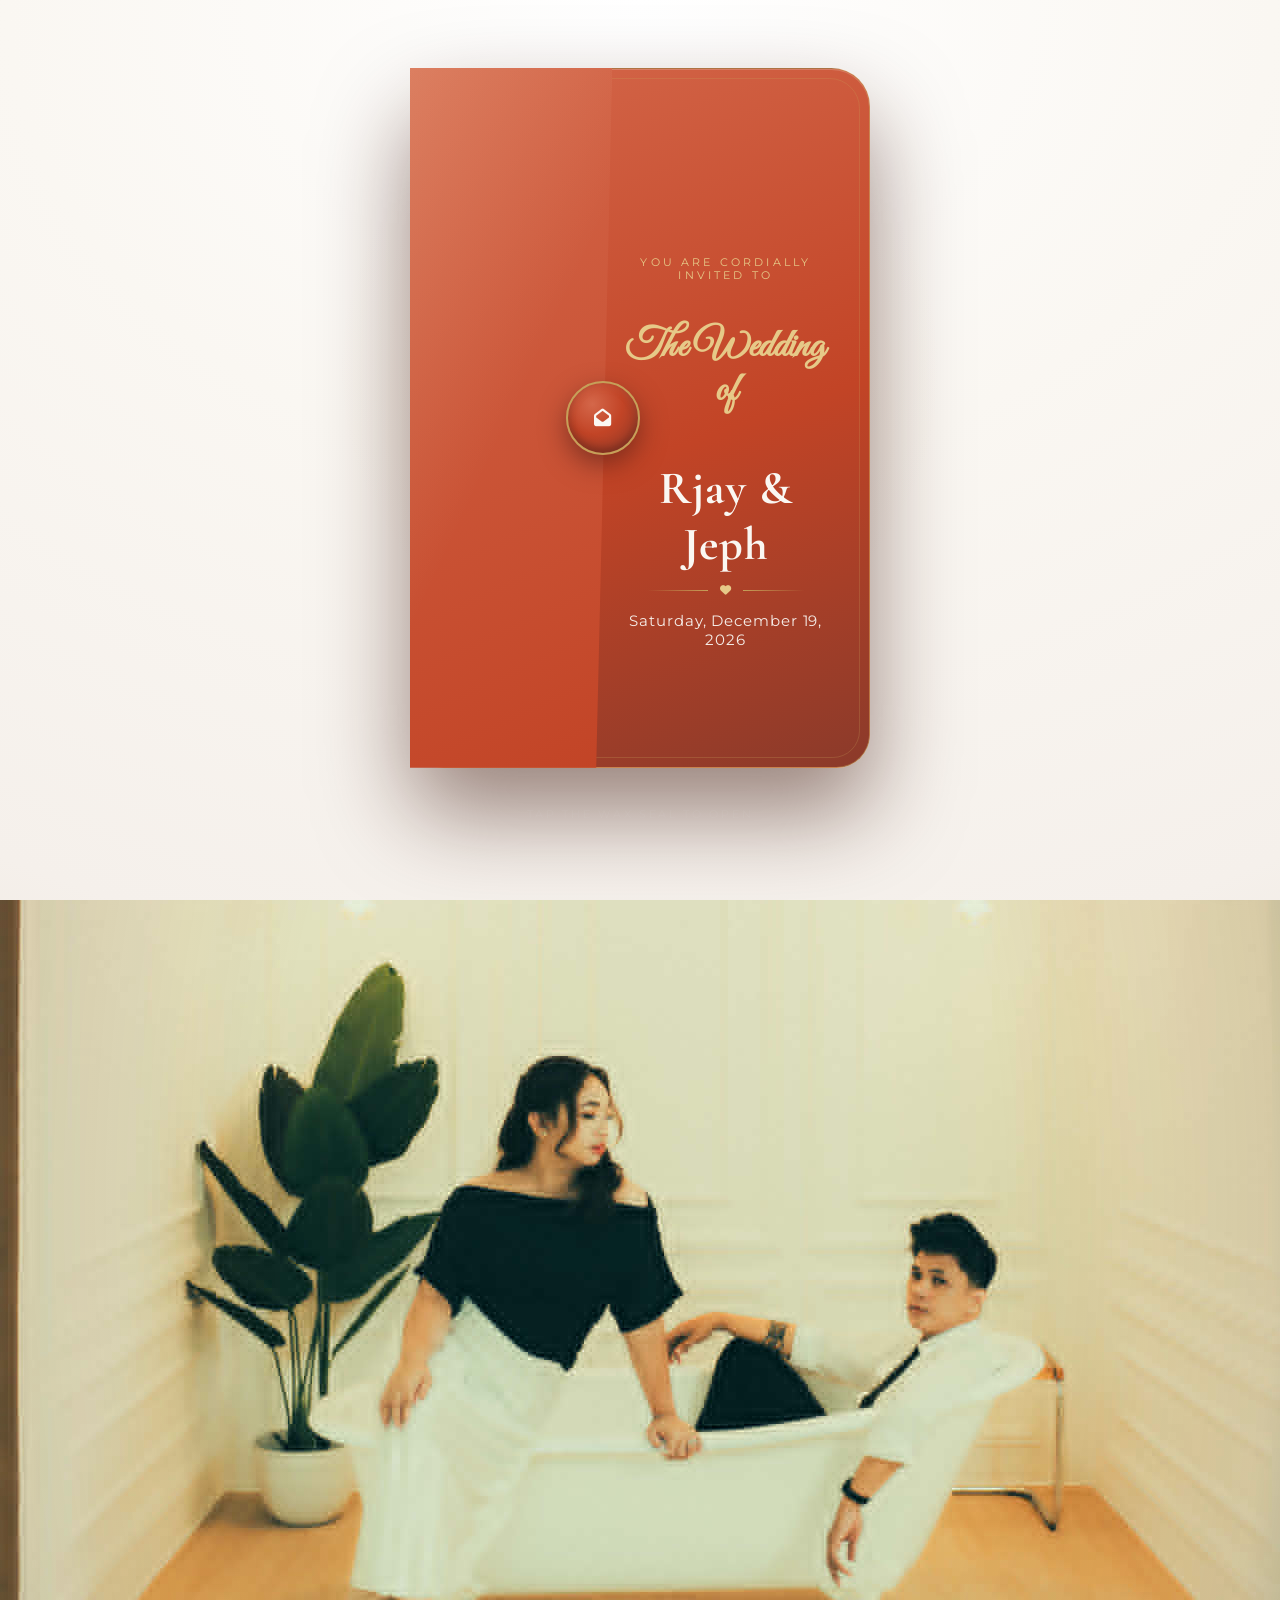
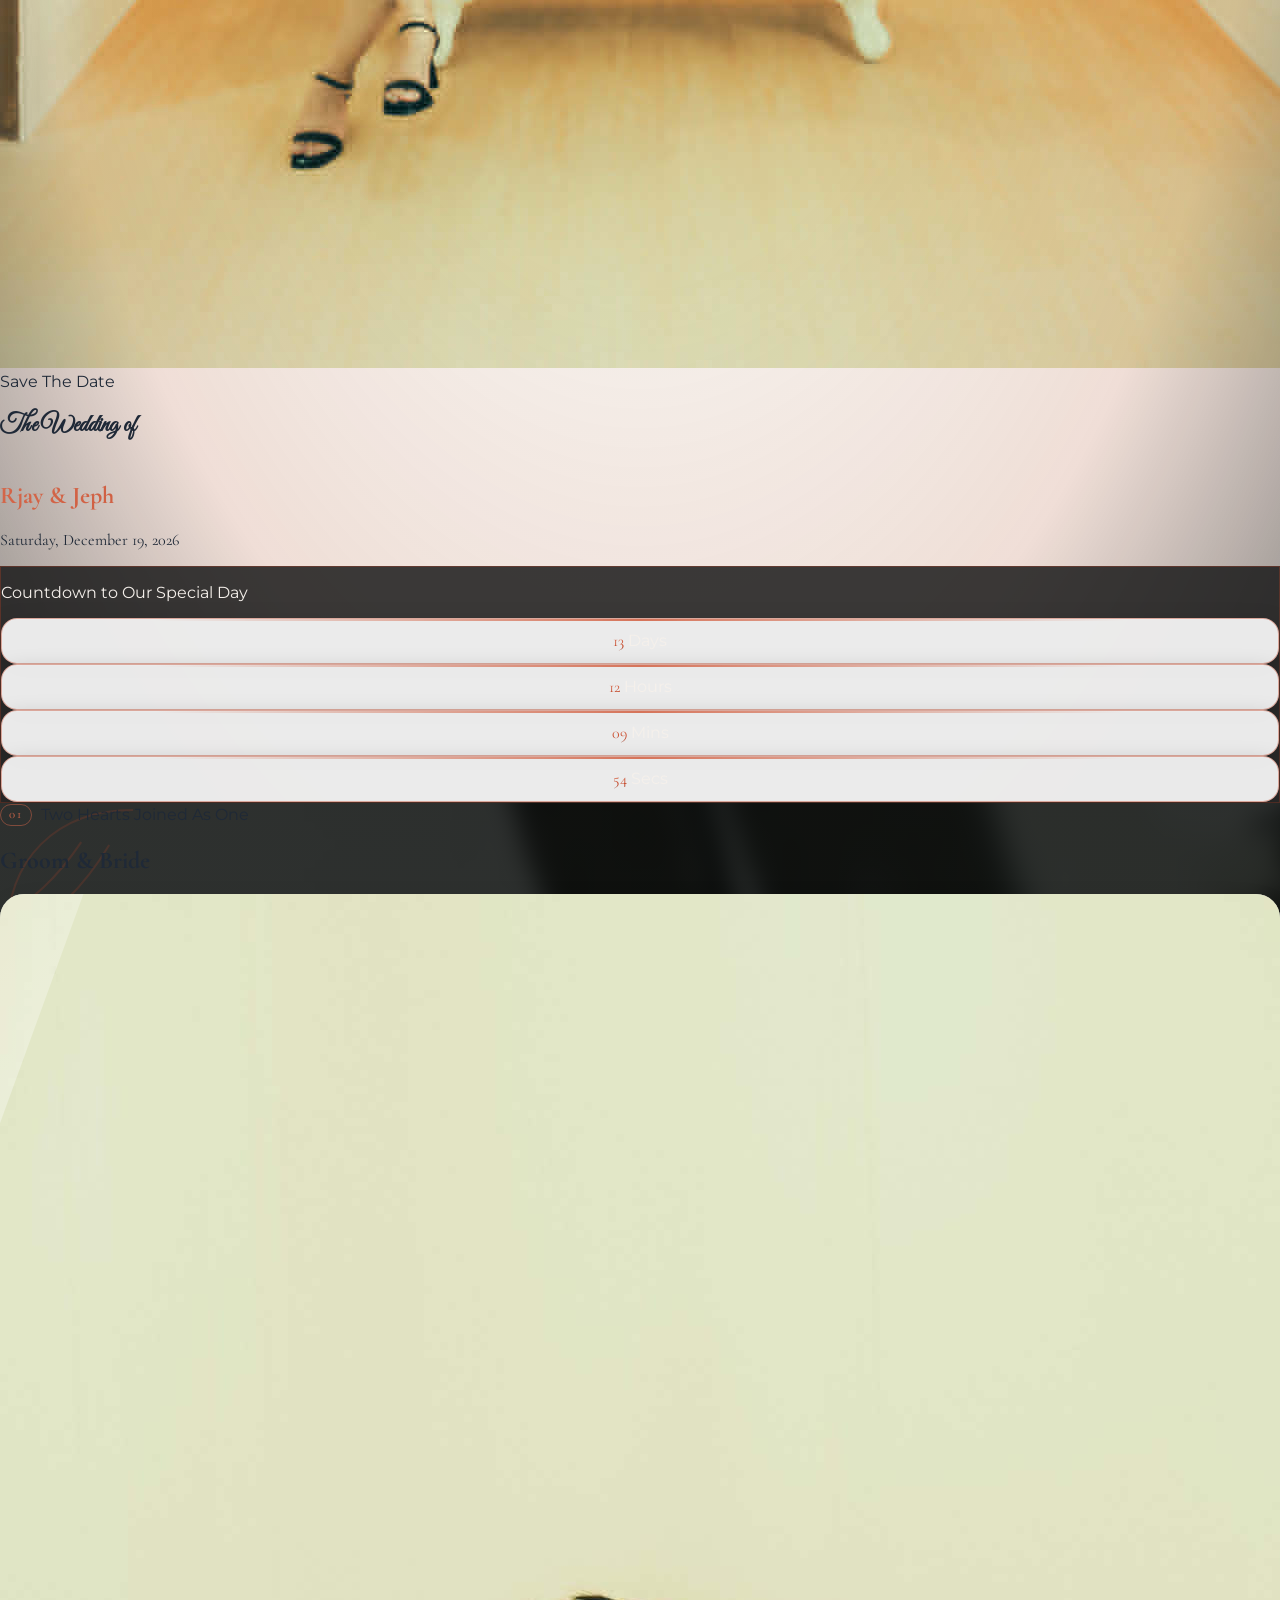
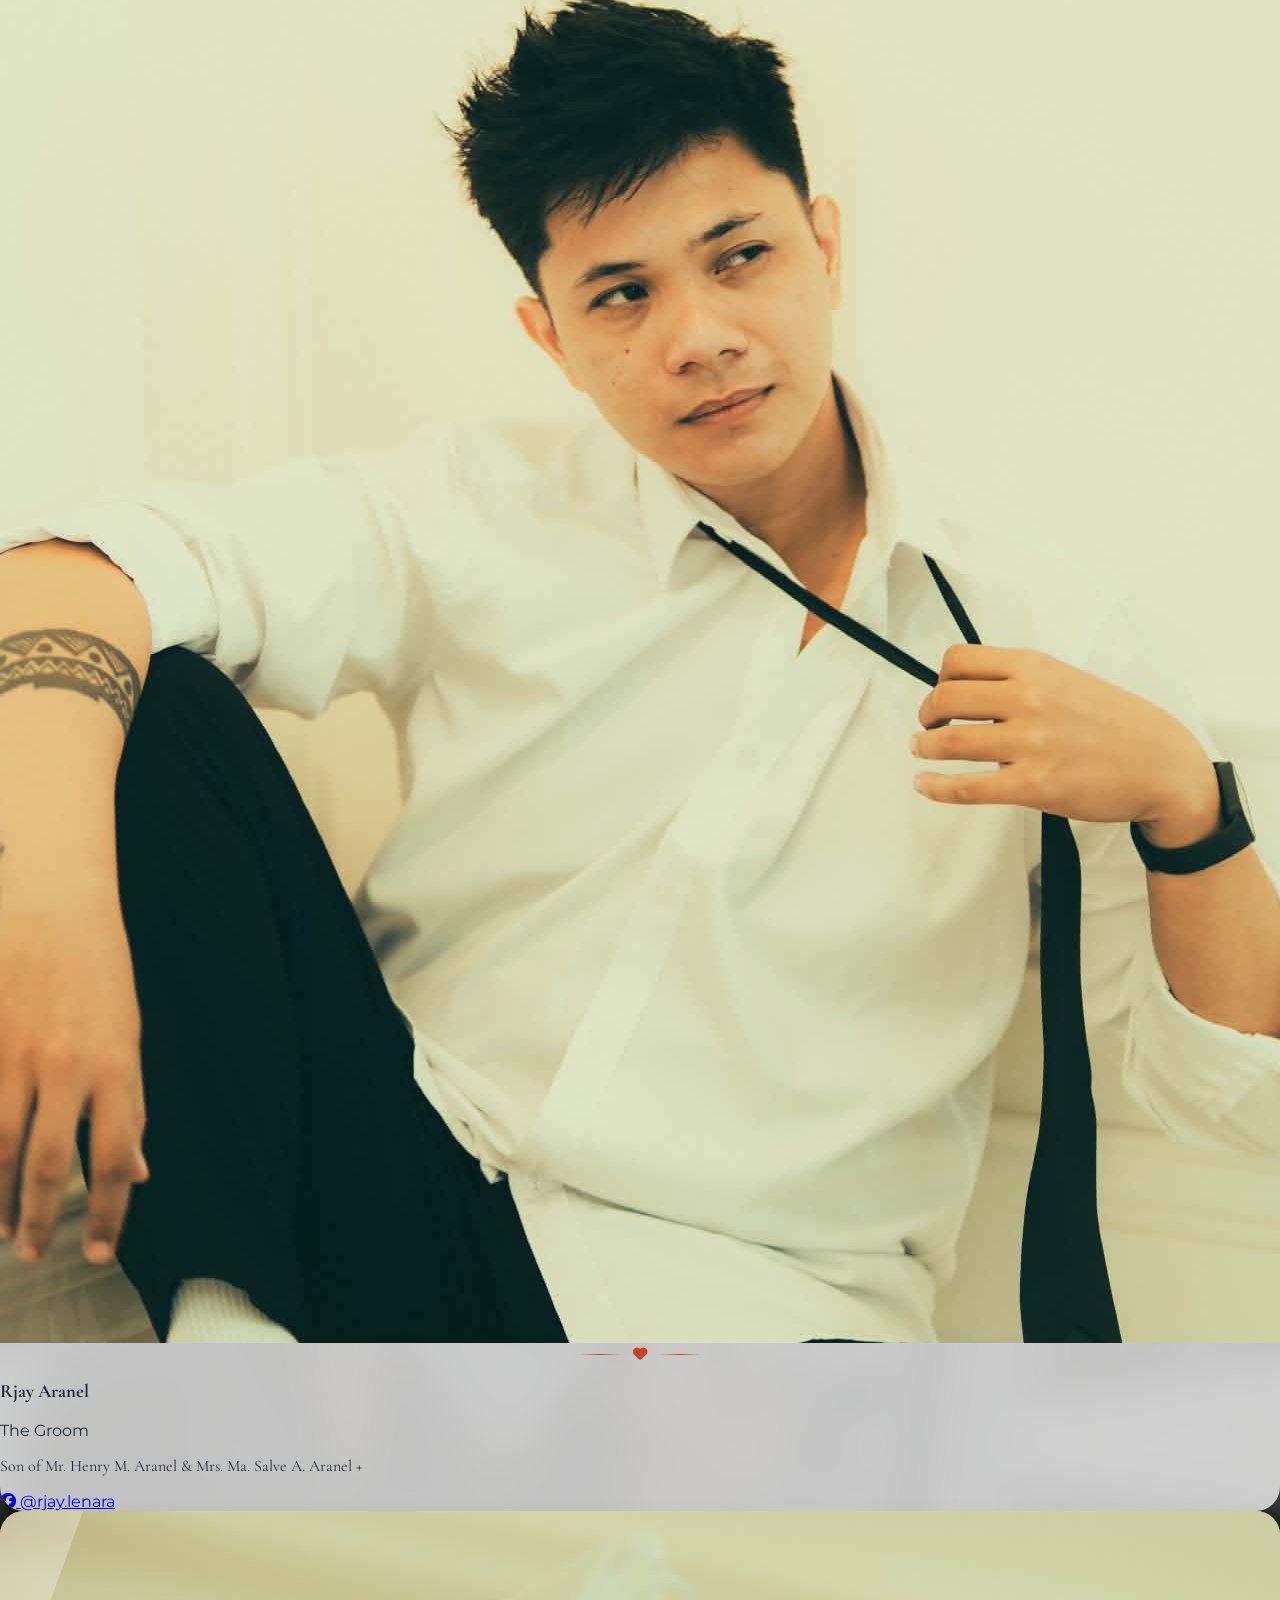
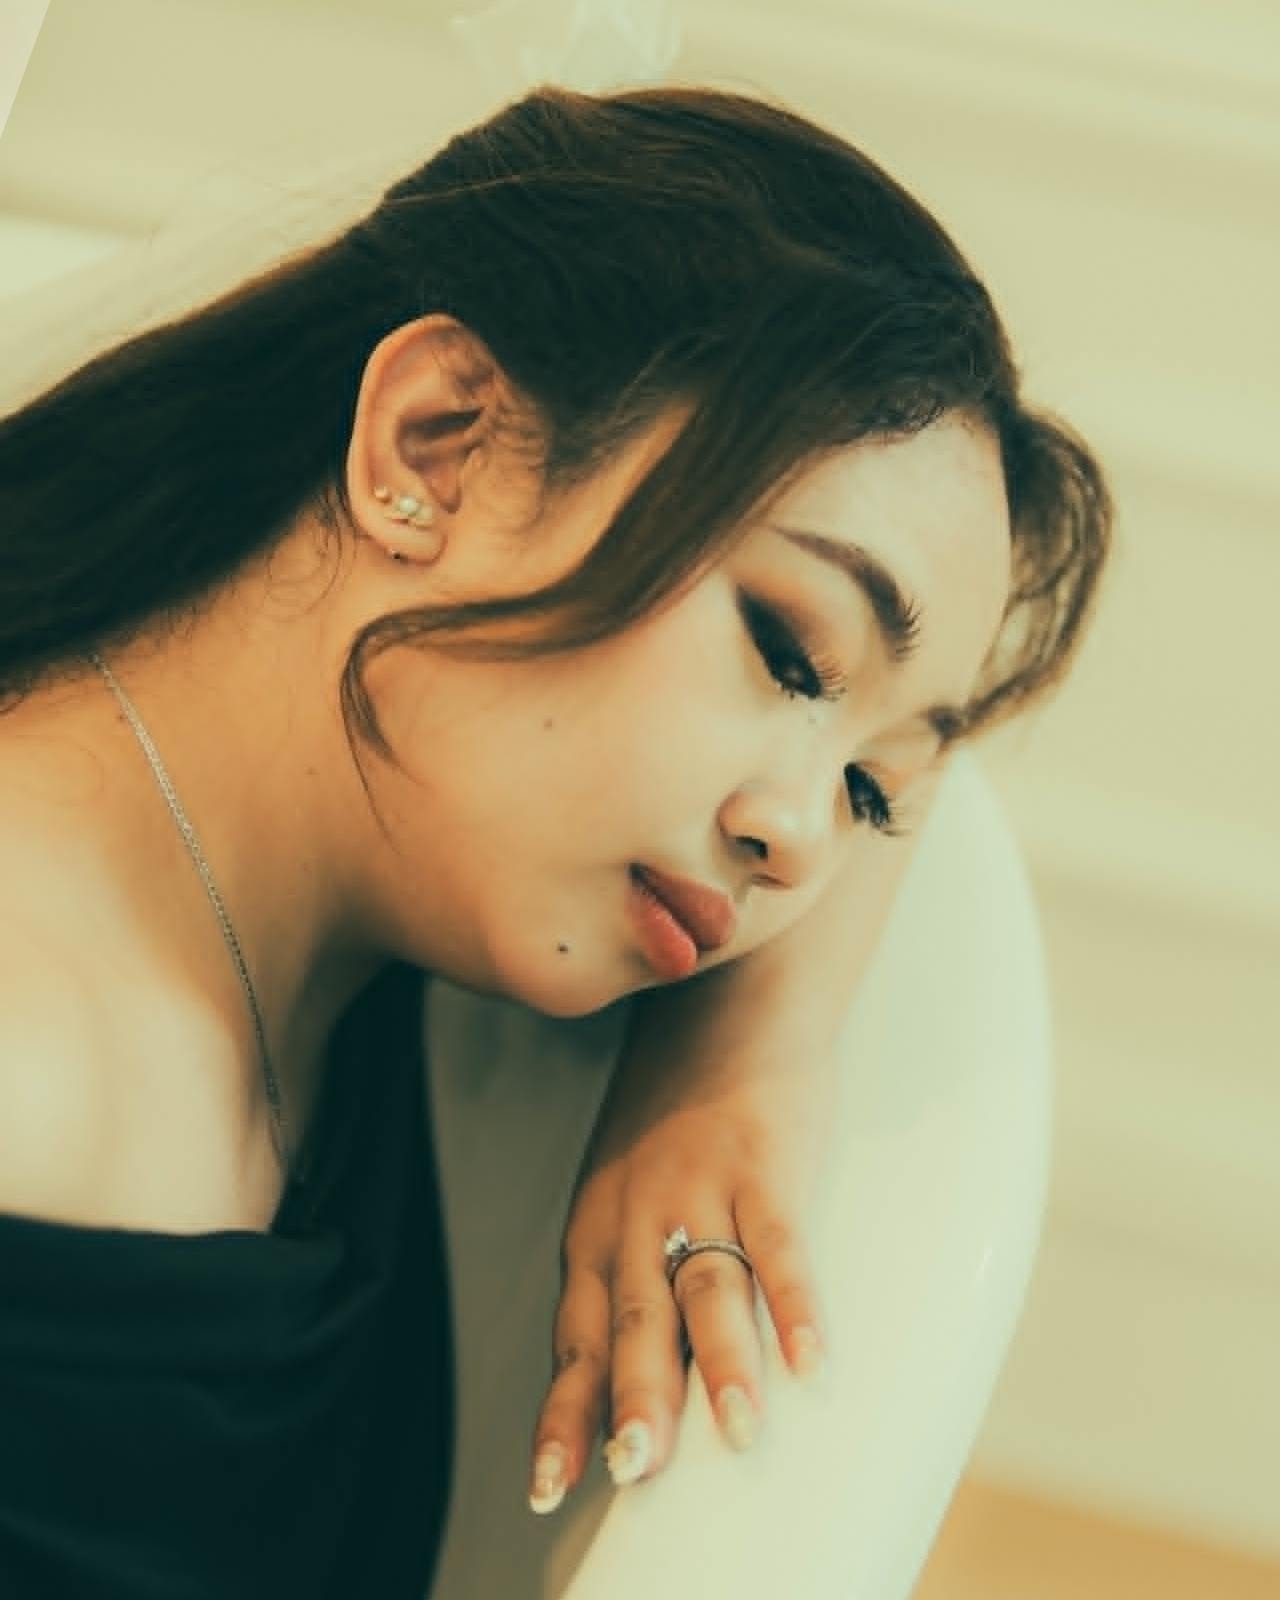
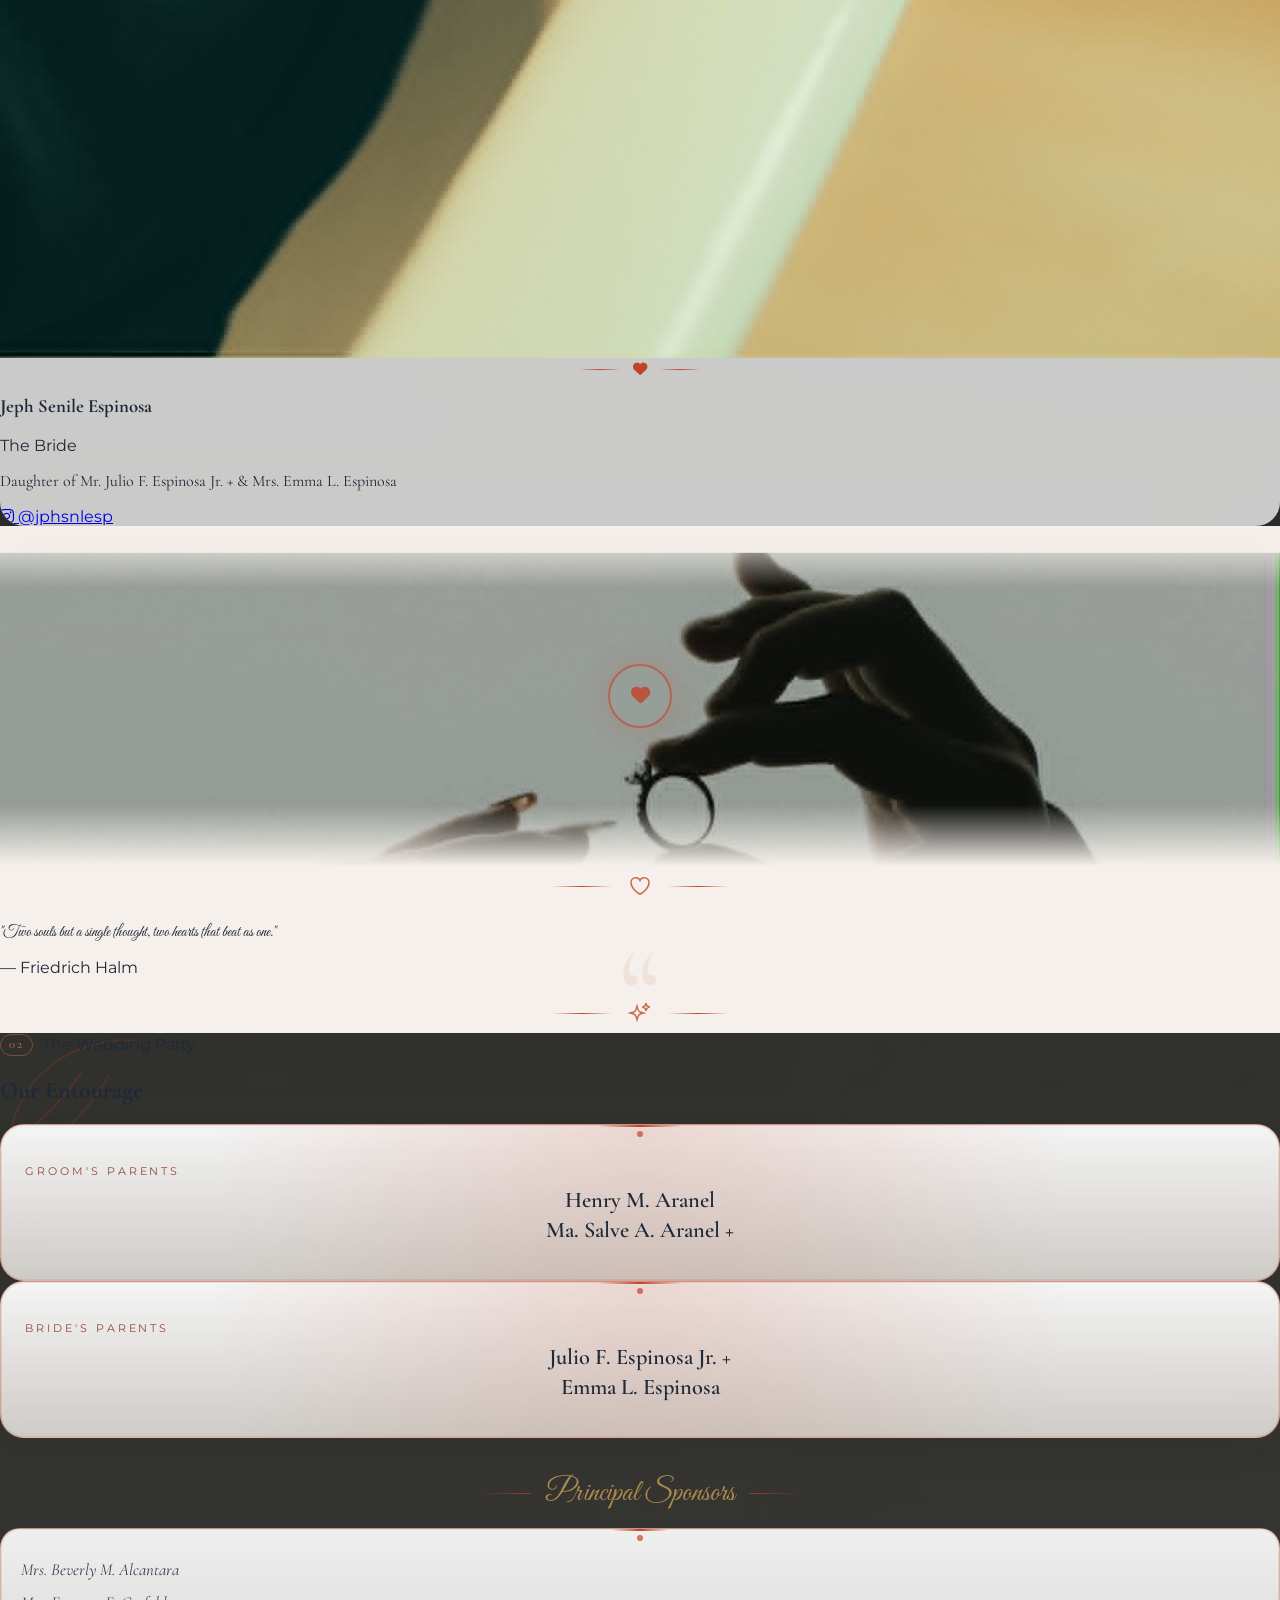
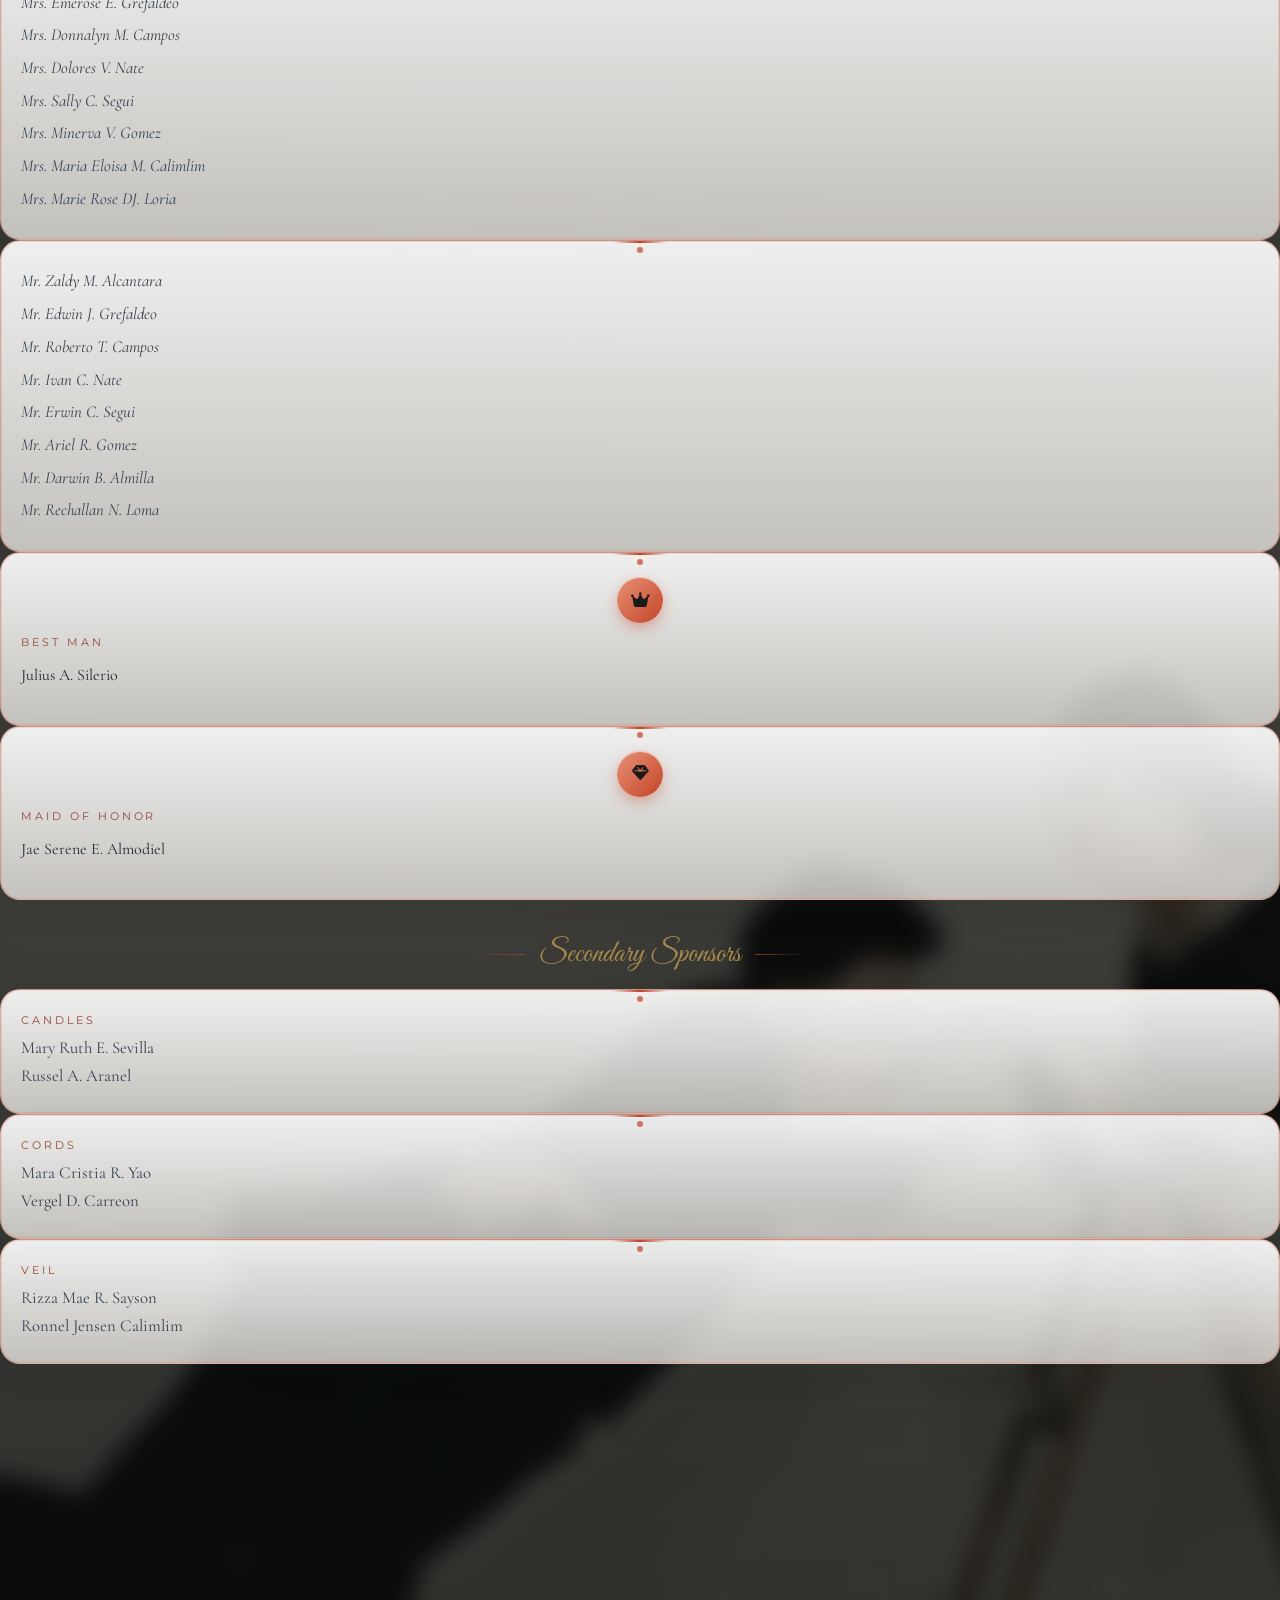
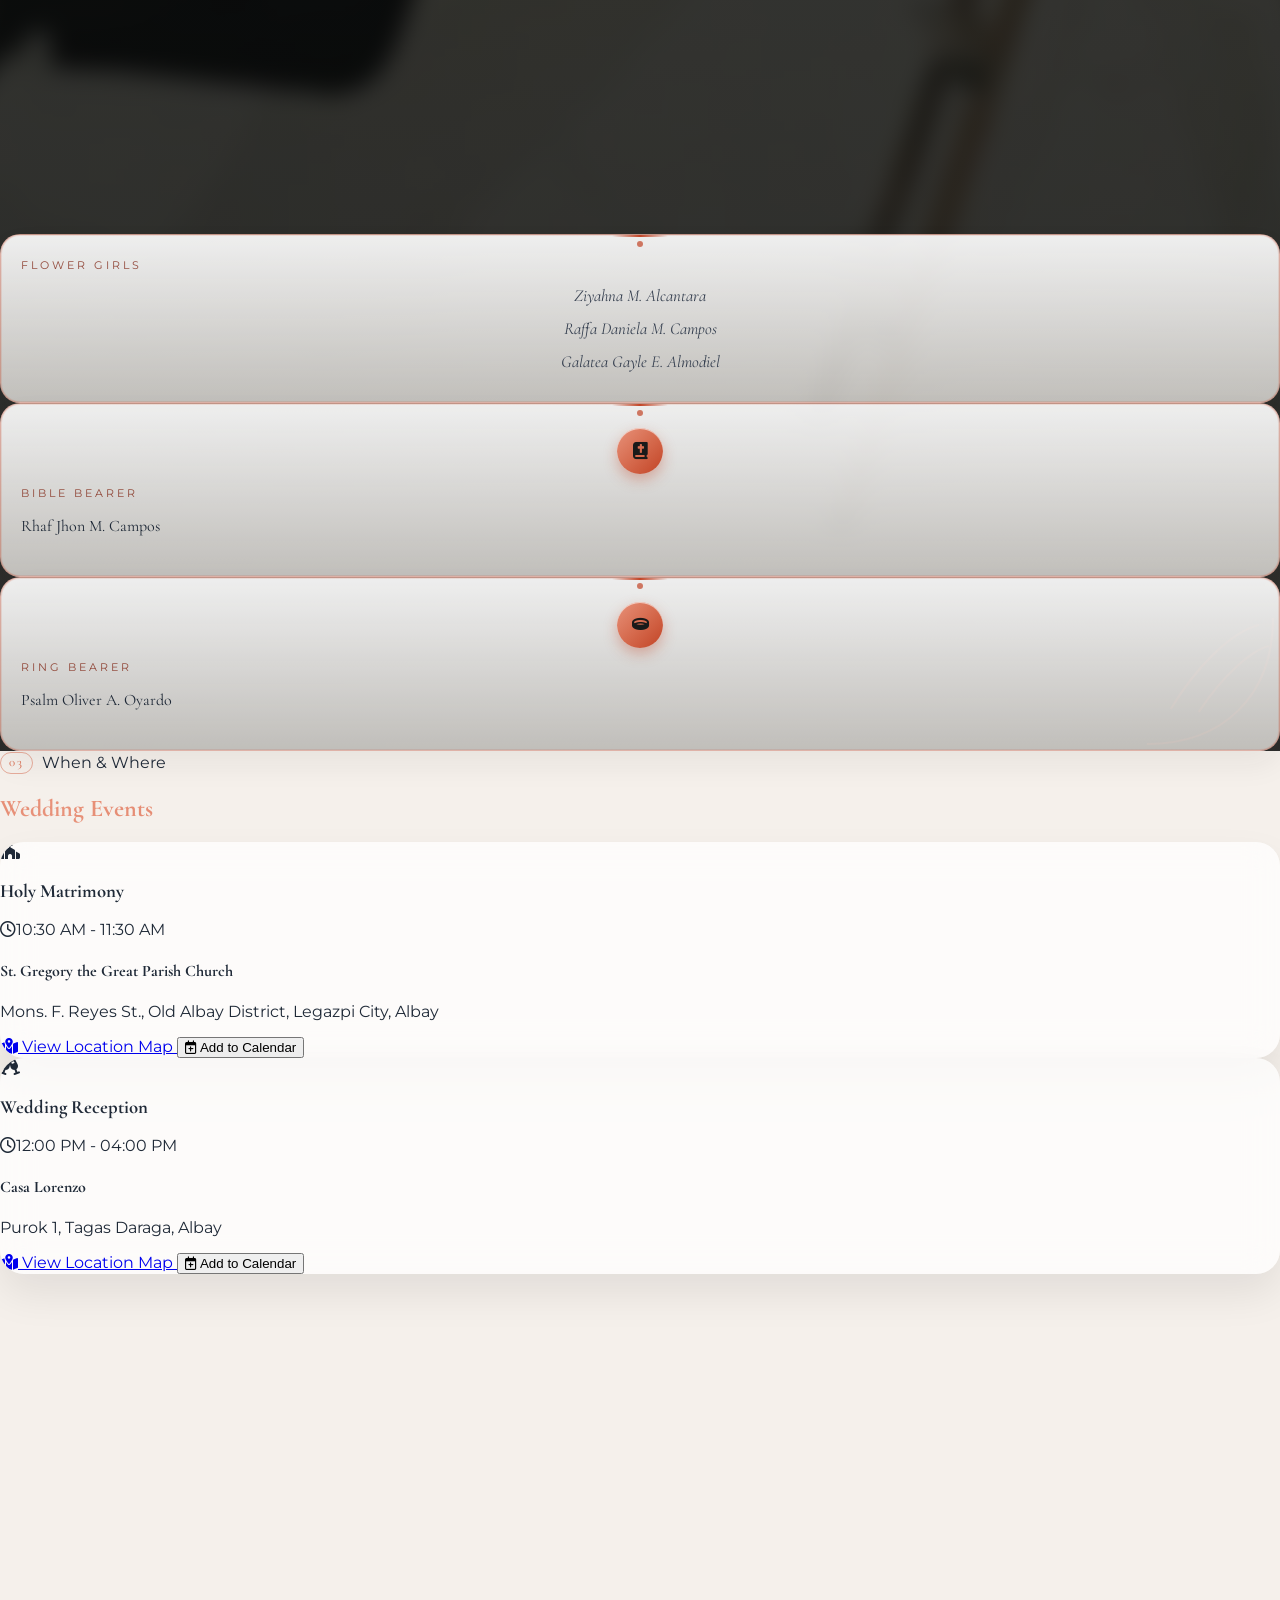
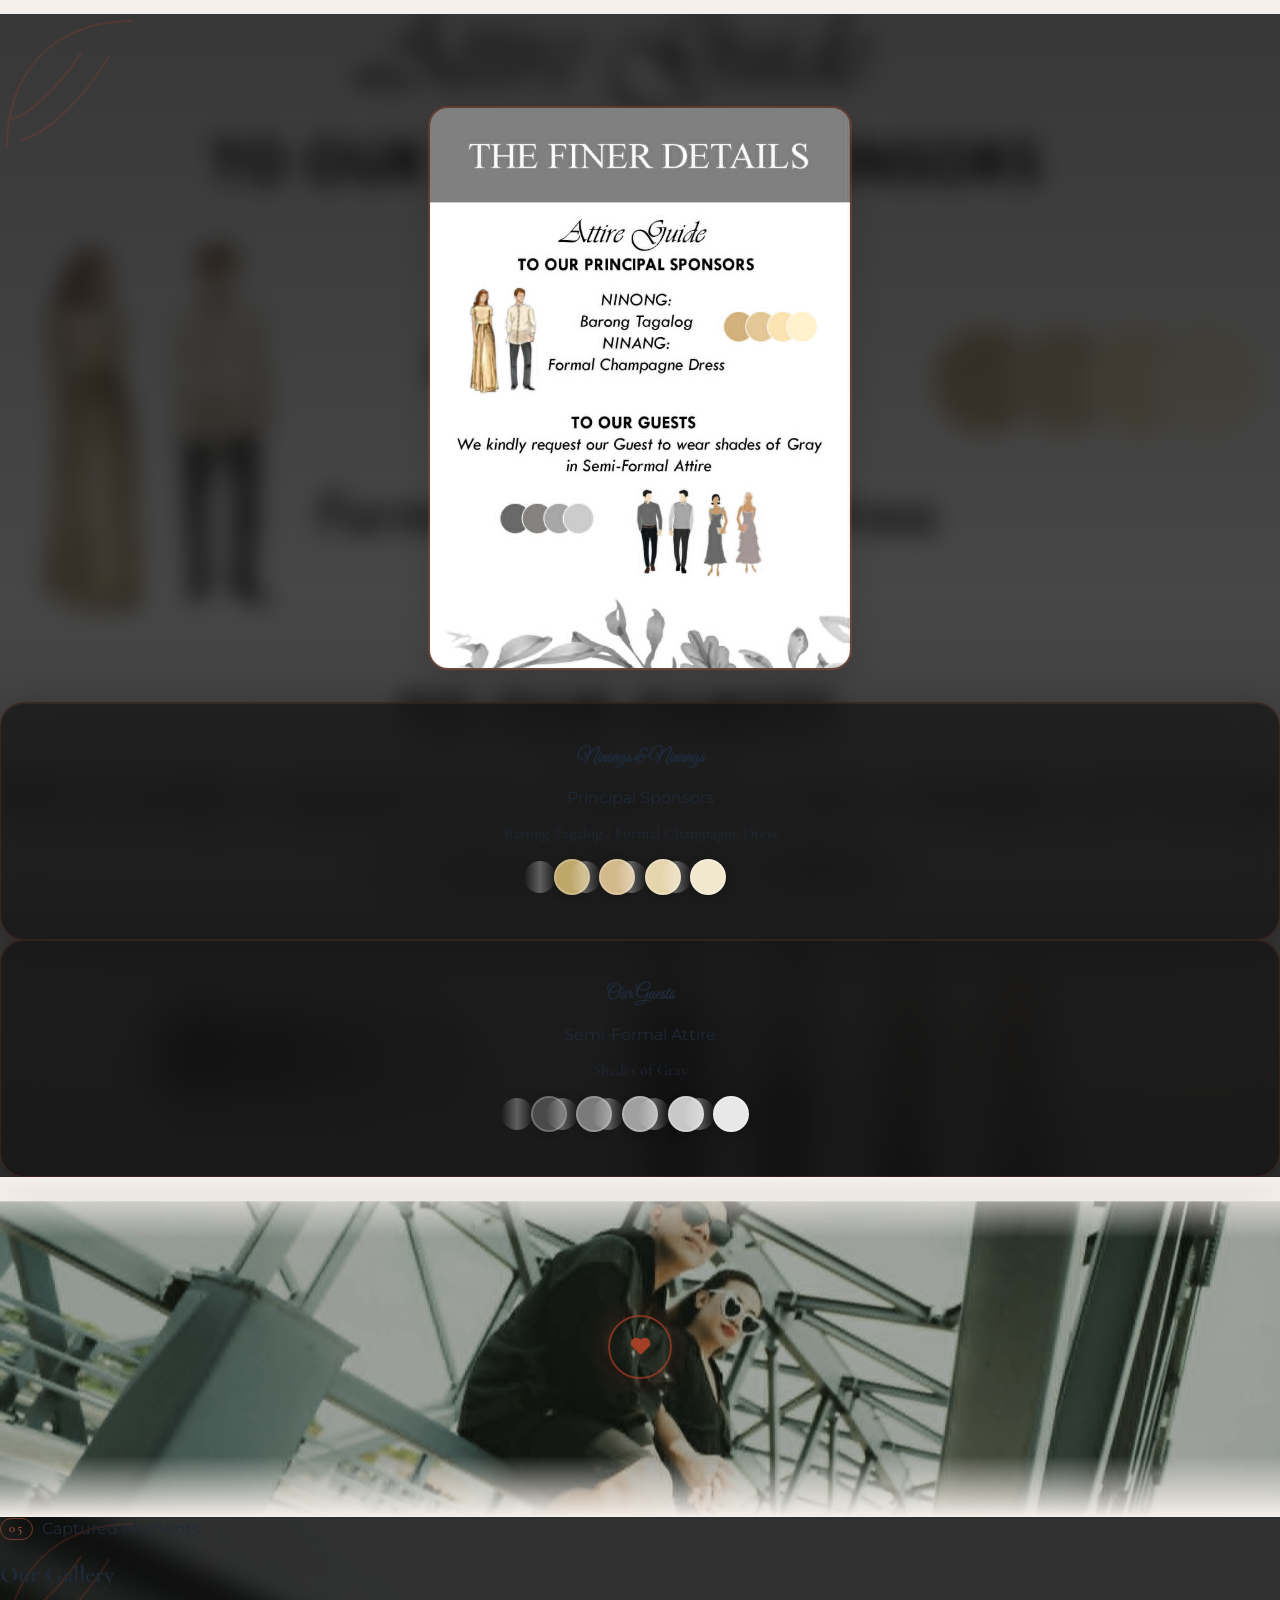
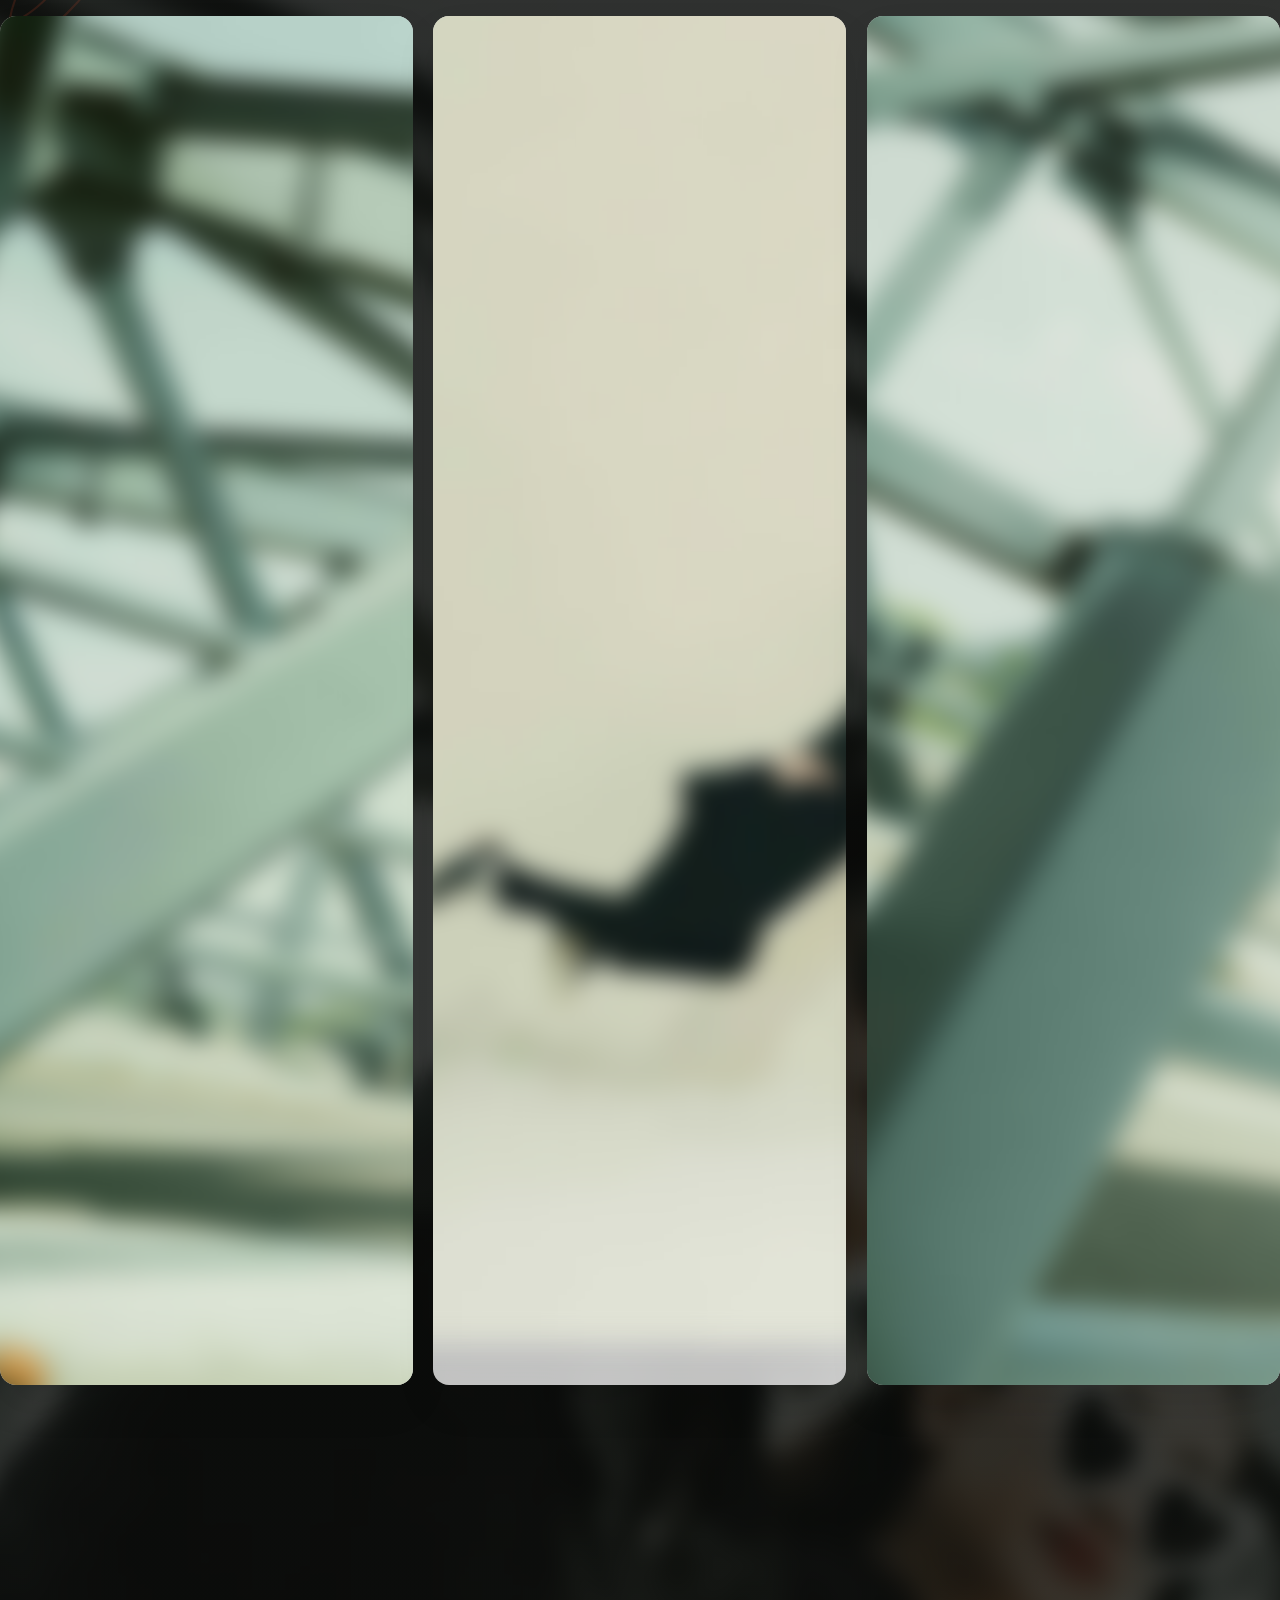
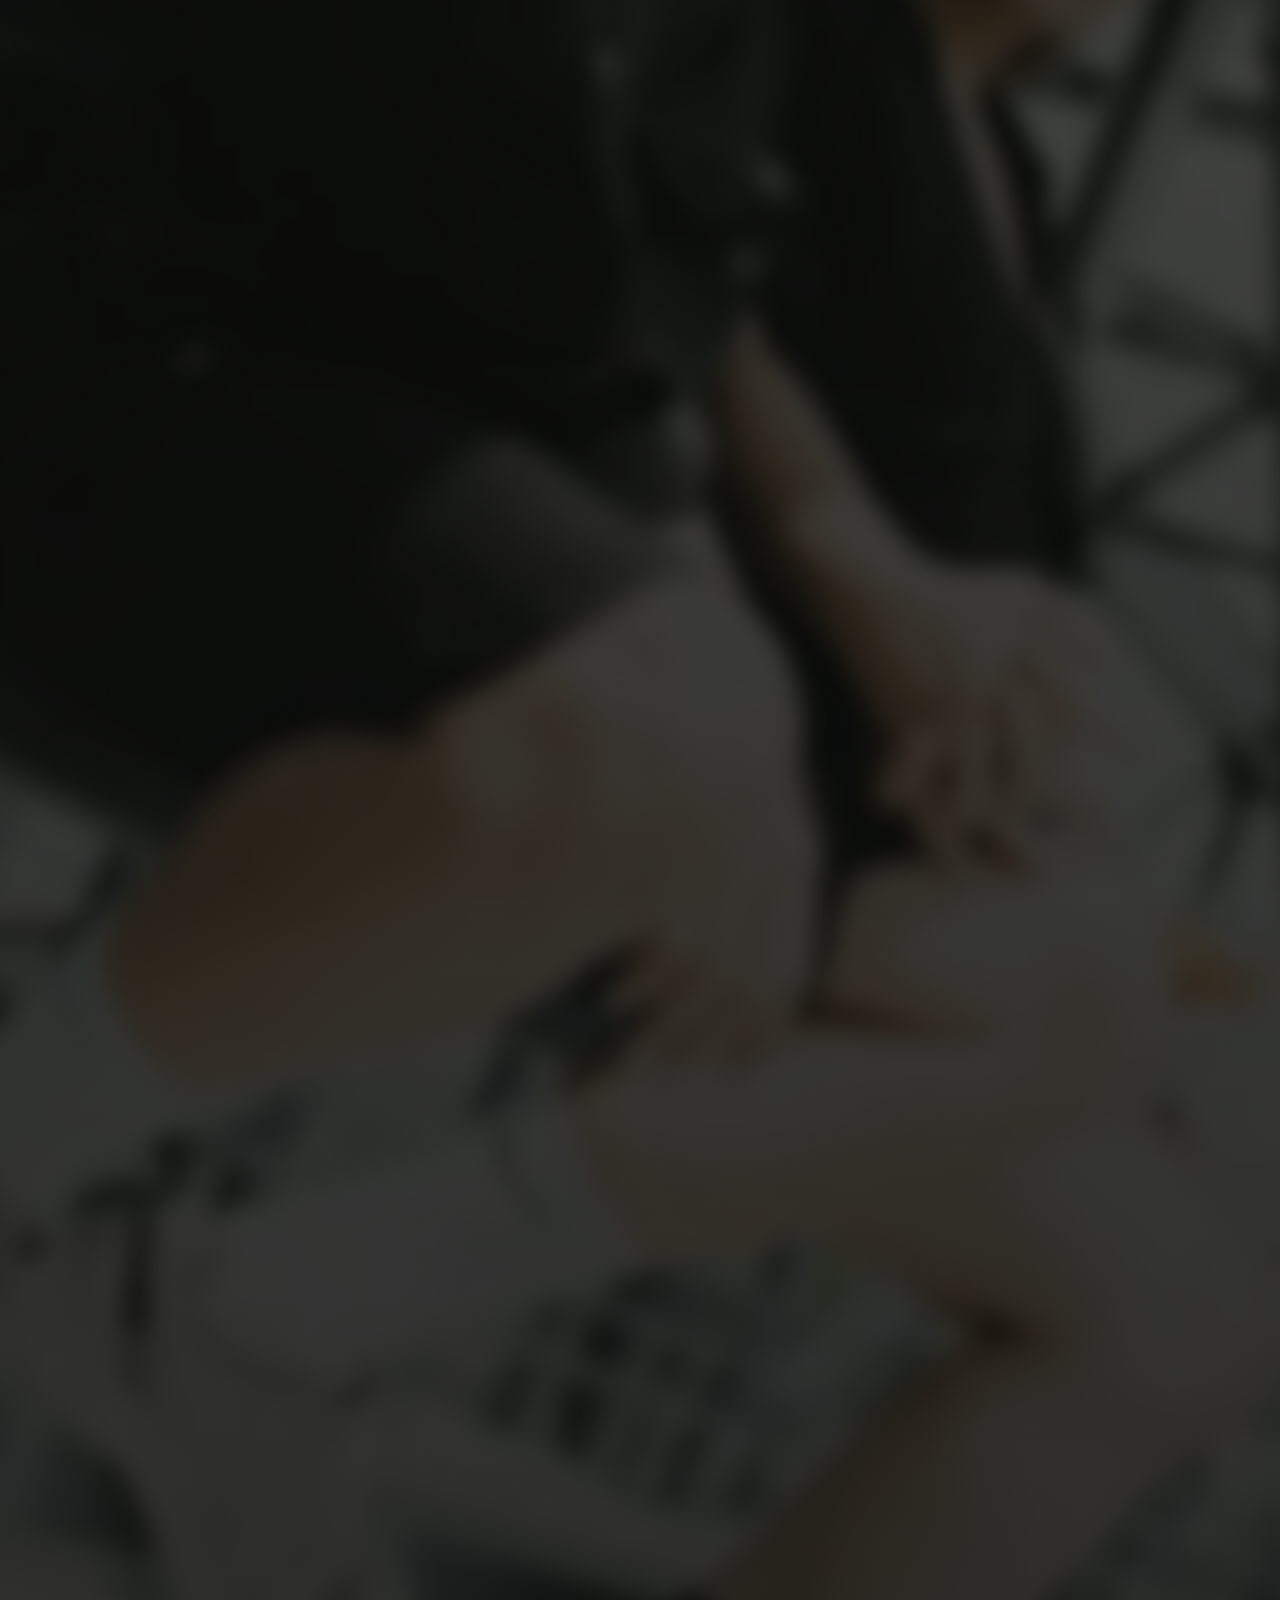
==== commit 36f5a707: "Add files via upload" ====
--- a/index.html
+++ b/index.html
@@ -16,8 +16,8 @@
 
   <!-- PWA Manifest -->
   <link rel="manifest" href="manifest.json">
-  <link rel="icon" type="image/png" sizes="192x192" href="assets/icons/icon-192.png">
-  <link rel="apple-touch-icon" href="assets/icons/icon-192.png">
+  <link rel="icon" type="image/jpeg" href="assets/images/logo.jpg">
+  <link rel="apple-touch-icon" href="assets/images/logo.jpg">
 
   <!-- Tailwind CSS CDN -->
   <script src="https://cdn.tailwindcss.com"></script>
@@ -35,7 +35,7 @@
   <nav id="site-nav" aria-label="Sections" aria-hidden="true">
     <div class="nav-inner">
       <a href="#hero" class="nav-brand" aria-label="Back to top">
-        <i class="fa-solid fa-heart text-orange-300"></i>
+        <img id="nav-logo" src="assets/images/logo.jpg" alt="Wedding logo" class="nav-logo">
       </a>
       <button id="nav-toggle" class="nav-toggle" aria-expanded="false" aria-controls="nav-menu"
         aria-label="Toggle navigation menu">
@@ -219,7 +219,7 @@
               Eleanor Vance</p>
             <a id="groom-ig" href="#" target="_blank"
               class="inline-flex items-center gap-2 text-xs text-orange-700 hover:text-orange-900 transition">
-              <i class="fa-brands fa-instagram text-base"></i> <span id="groom-ig-handle">@alexandervance</span>
+              <i id="groom-ig-icon" class="fa-brands fa-instagram text-base"></i> <span id="groom-ig-handle">@alexandervance</span>
             </a>
           </div>
 
@@ -238,7 +238,7 @@
               Mrs. Clara Sterling</p>
             <a id="bride-ig" href="#" target="_blank"
               class="inline-flex items-center gap-2 text-xs text-orange-700 hover:text-orange-900 transition">
-              <i class="fa-brands fa-instagram text-base"></i> <span id="bride-ig-handle">@sophiarose</span>
+              <i id="bride-ig-icon" class="fa-brands fa-instagram text-base"></i> <span id="bride-ig-handle">@sophiarose</span>
             </a>
           </div>
         </div>
@@ -247,7 +247,7 @@
 
     <!-- FULL-BLEED PHOTO BREAK 1 -->
     <div class="full-bleed reveal">
-      <img src="assets/images/groom.jpg" alt="" loading="lazy" decoding="async">
+      <img src="assets/images/photo1.jpg" alt="" loading="lazy" decoding="async">
       <i class="fa-solid fa-heart divider-icon" aria-hidden="true"></i>
     </div>
 
@@ -385,7 +385,7 @@
 
     <!-- FULL-BLEED PHOTO BREAK 2 -->
     <div class="full-bleed full-bleed--dark reveal">
-      <img src="assets/images/bride.jpg" alt="" loading="lazy" decoding="async">
+      <img src="assets/images/photo2.jpg" alt="" loading="lazy" decoding="async">
       <i class="fa-solid fa-heart divider-icon" aria-hidden="true"></i>
     </div>
 
@@ -494,6 +494,13 @@
         <!-- Photo Rail Dynamic Container (horizontal, drag-to-scroll) -->
         <div class="gallery-rail" id="gallery-container">
           <!-- Dynamically filled by app.js -->
+        </div>
+
+        <!-- View All Photos Button -->
+        <div class="text-center">
+          <button id="view-all-btn" class="gallery-view-all">
+            <i class="fa-solid fa-images"></i> View All Photos
+          </button>
         </div>
       </div>
     </section>
--- a/css/styles.css
+++ b/css/styles.css
@@ -172,11 +172,11 @@
   width: 100%;
   height: 100%;
   z-index: 1000;
-  background: radial-gradient(130% 140% at 50% 0%, var(--color-terracotta-light) 0%, var(--color-terracotta) 38%, var(--color-terracotta-dark) 78%, #4A1A14 100%);
+  background: radial-gradient(130% 140% at 50% 0%, #FFFFFF 0%, #FAF7F2 38%, #F5F0EB 78%, #EDE5DB 100%);
   display: flex;
   align-items: center;
   justify-content: center;
-  transition: transform 0.9s cubic-bezier(0.76, 0, 0.24, 1) 0.05s, opacity 0.7s ease 0.3s;
+  transition: transform 0.75s cubic-bezier(0.76, 0, 0.24, 1) 0.05s, opacity 0.6s ease 0.25s;
   overflow: hidden;
 }
 
@@ -186,7 +186,7 @@
   width: 70vmin;
   height: 70vmin;
   border-radius: 50%;
-  background: radial-gradient(circle, rgba(197, 160, 89, 0.18) 0%, transparent 68%);
+  background: radial-gradient(circle, rgba(197, 160, 89, 0.12) 0%, transparent 68%);
   top: 6%;
   left: 50%;
   transform: translateX(-50%);
@@ -232,6 +232,40 @@
   height: min(82vh, 700px);
   min-height: 520px;
   transform-style: preserve-3d;
+  animation: envFloat 4.5s ease-in-out infinite;
+}
+
+@keyframes envFloat {
+  0%,
+  100% {
+    transform: translateY(0) rotate(0deg);
+  }
+
+  50% {
+    transform: translateY(-8px) rotate(-0.4deg);
+  }
+}
+
+#cover-screen.flap-open .invite-envelope {
+  animation: envelopeOpen 0.9s cubic-bezier(0.34, 1.4, 0.44, 1) forwards;
+}
+
+@keyframes envelopeOpen {
+  0% {
+    transform: translateY(-2px) rotate(0deg) scale(1);
+  }
+
+  35% {
+    transform: translateY(-14px) rotate(2deg) scale(1.02);
+  }
+
+  70% {
+    transform: translateY(-6px) rotate(0.5deg) scale(1.01);
+  }
+
+  100% {
+    transform: translateY(0) rotate(0deg) scale(1);
+  }
 }
 
 /* Envelope back panel */
@@ -355,7 +389,7 @@
 }
 
 #cover-screen.flap-open .env-flap {
-  animation: flapOpen 1.9s cubic-bezier(0.34, 1.2, 0.33, 1) forwards;
+  animation: flapOpen 0.9s cubic-bezier(0.34, 1.2, 0.33, 1) forwards;
 }
 
 @keyframes flapOpen {
@@ -1437,17 +1471,7 @@
   line-height: 1.3;
   color: #374151;
   margin: 0;
-  padding: 0.34rem 0 0.34rem 1.4rem;
-}
-
-.entourage-name::before {
-  content: '\25C6';
-  position: absolute;
-  left: 0.15rem;
-  top: 50%;
-  transform: translateY(-50%);
-  font-size: 0.5rem;
-  color: var(--color-gold);
+  padding: 0.34rem 0;
 }
 
 .entourage-name--center {
@@ -1629,6 +1653,8 @@
   object-fit: cover;
   object-position: center;
   filter: saturate(0.8) brightness(0.7);
+  will-change: transform;
+  transition: transform 0.1s linear;
 }
 
 @media (min-width: 768px) {
@@ -1829,6 +1855,13 @@
   border: 1px solid rgba(194, 68, 38, 0.5);
   color: #D4674A;
   font-size: 0.9rem;
+}
+
+.nav-logo {
+  width: 100%;
+  height: 100%;
+  object-fit: cover;
+  border-radius: 50%;
 }
 
 .nav-toggle {
@@ -2032,4 +2065,94 @@
   .countdown-card:last-child {
     animation: none;
   }
+}
+
+/* ==========================================
+   GALLERY PAGE - TILE GRID (Instagram-style)
+   ========================================== */
+
+.gallery-tile-grid {
+  display: grid;
+  grid-template-columns: repeat(2, 1fr);
+  gap: 3px;
+  background: #111;
+}
+
+@media (min-width: 640px) {
+  .gallery-tile-grid {
+    grid-template-columns: repeat(3, 1fr);
+  }
+}
+
+@media (min-width: 1024px) {
+  .gallery-tile-grid {
+    grid-template-columns: repeat(4, 1fr);
+  }
+}
+
+.gallery-tile {
+  position: relative;
+  aspect-ratio: 1 / 1;
+  overflow: hidden;
+  cursor: pointer;
+  background: #1a1a1a;
+}
+
+.gallery-tile img {
+  width: 100%;
+  height: 100%;
+  object-fit: cover;
+  transition: transform 0.3s ease, filter 0.3s ease;
+}
+
+.gallery-tile:hover img {
+  transform: scale(1.05);
+  filter: brightness(0.8);
+}
+
+.gallery-tile-overlay {
+  position: absolute;
+  inset: 0;
+  display: flex;
+  align-items: center;
+  justify-content: center;
+  background: rgba(0, 0, 0, 0.4);
+  opacity: 0;
+  transition: opacity 0.3s ease;
+  color: white;
+  font-size: 1.5rem;
+}
+
+.gallery-tile:hover .gallery-tile-overlay {
+  opacity: 1;
+}
+
+/* View All Button (on main page) */
+.gallery-view-all {
+  display: inline-flex;
+  align-items: center;
+  gap: 0.5rem;
+  margin-top: 1.5rem;
+  padding: 0.75rem 1.5rem;
+  background: linear-gradient(135deg, #C5A059, #D4A843);
+  color: #1A2238;
+  font-family: 'Montserrat', sans-serif;
+  font-weight: 600;
+  font-size: 0.8rem;
+  letter-spacing: 0.1em;
+  text-transform: uppercase;
+  border: none;
+  border-radius: 9999px;
+  cursor: pointer;
+  transition: all 0.3s ease;
+  box-shadow: 0 4px 15px rgba(197, 160, 89, 0.3);
+}
+
+.gallery-view-all:hover {
+  transform: translateY(-2px);
+  box-shadow: 0 6px 20px rgba(197, 160, 89, 0.4);
+}
+
+.gallery-view-all i {
+  font-size: 0.9rem;
 }
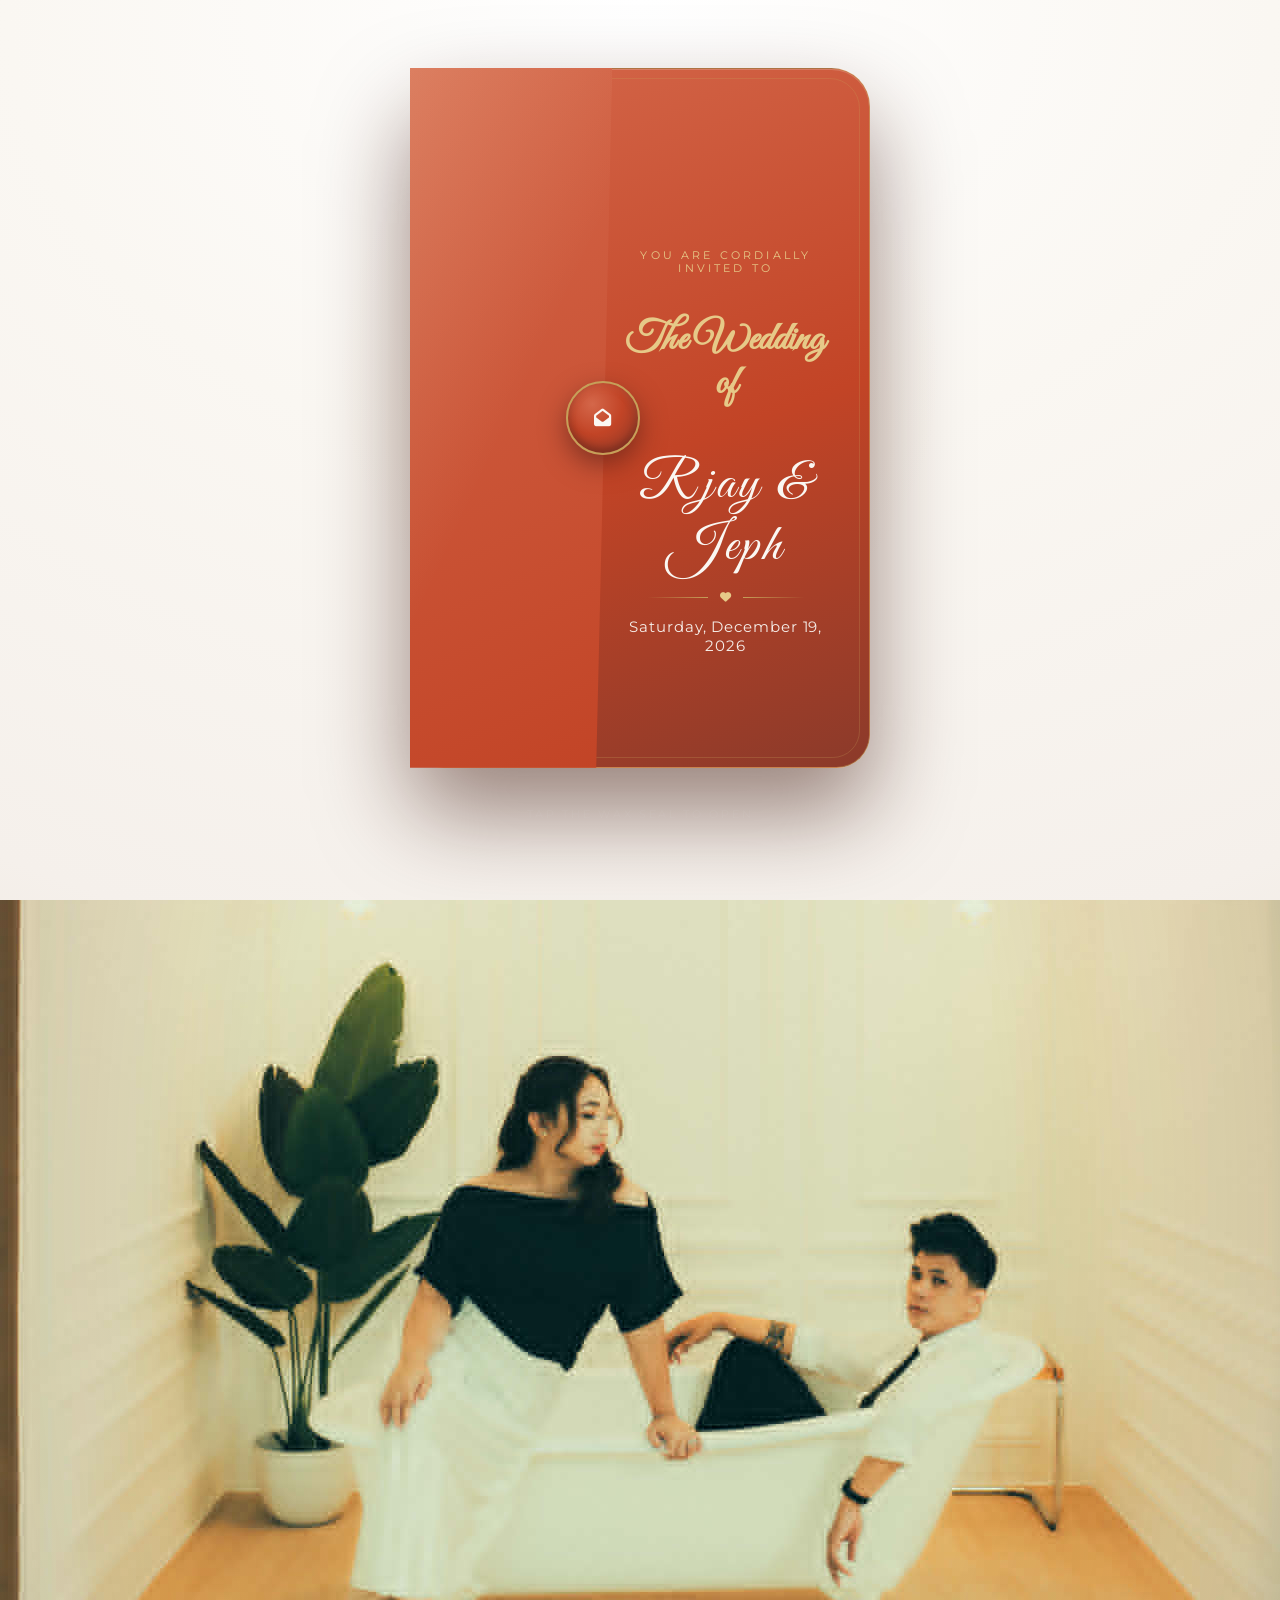
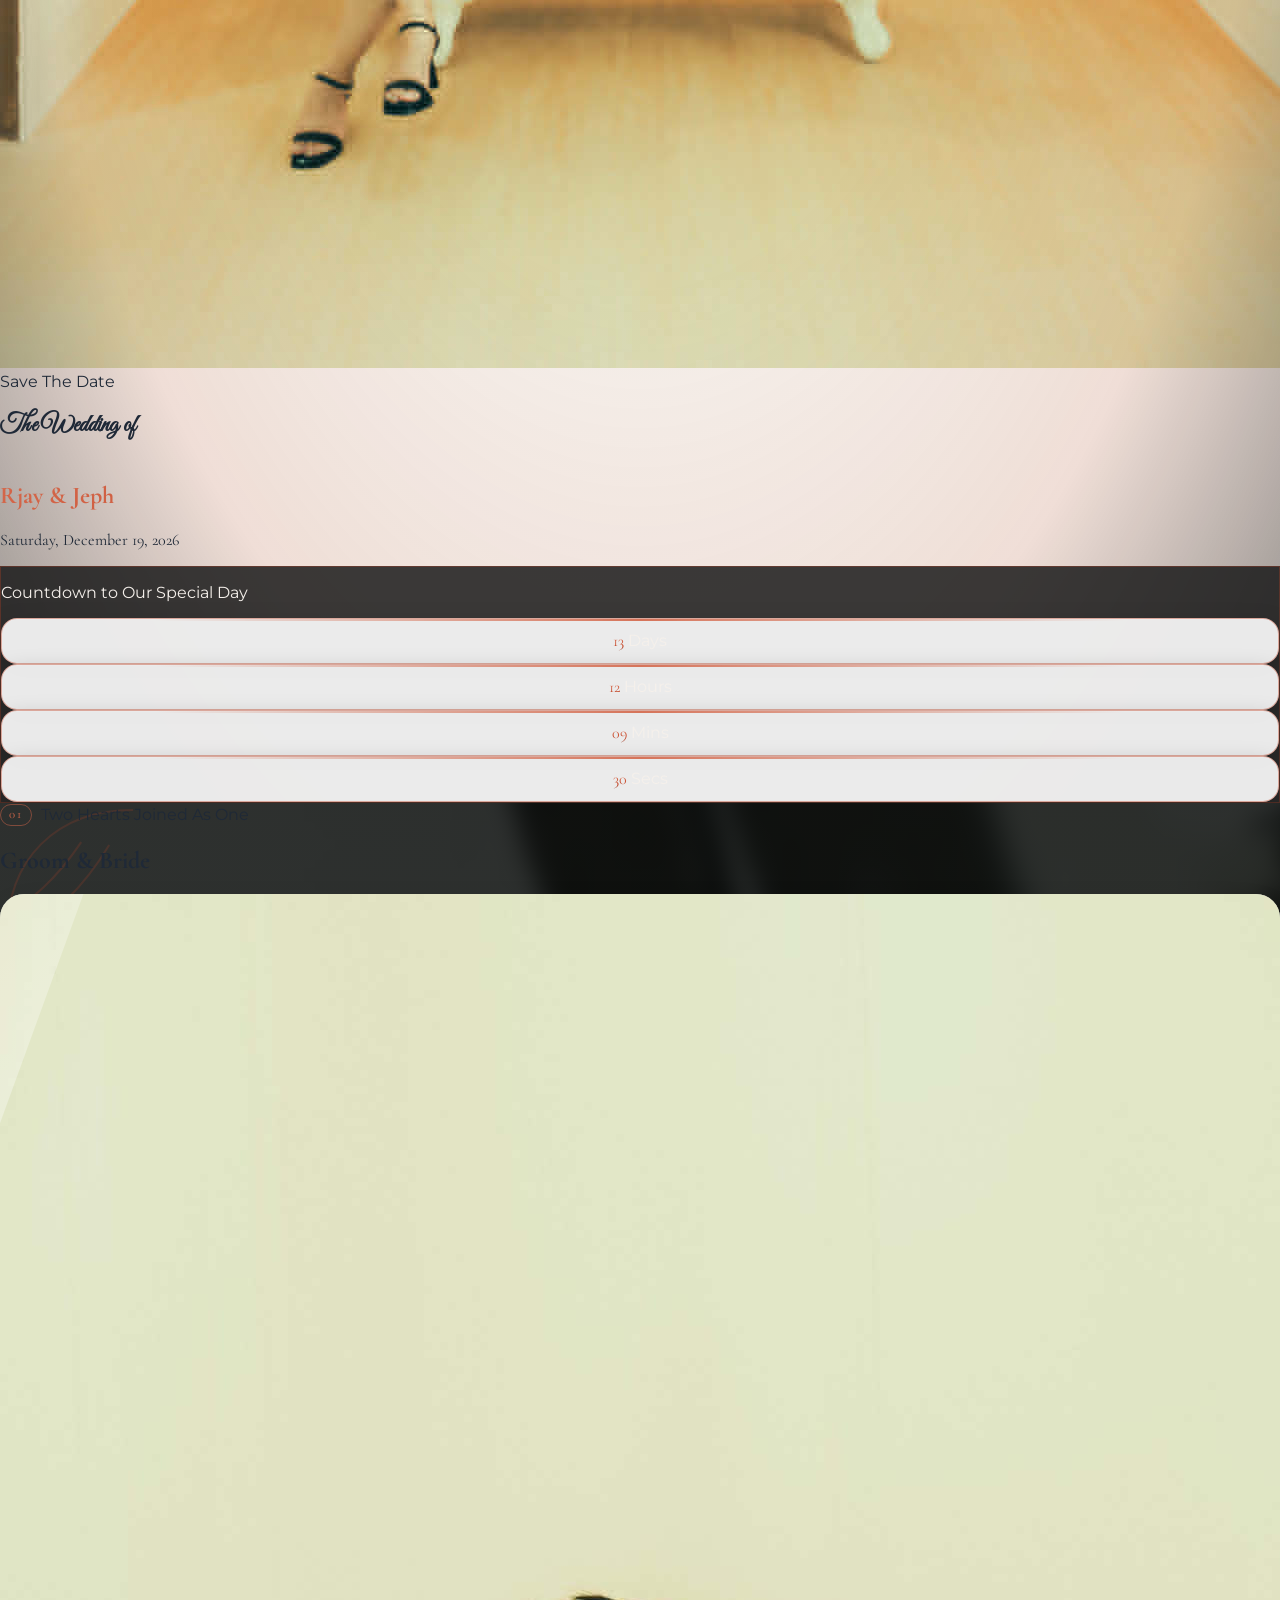
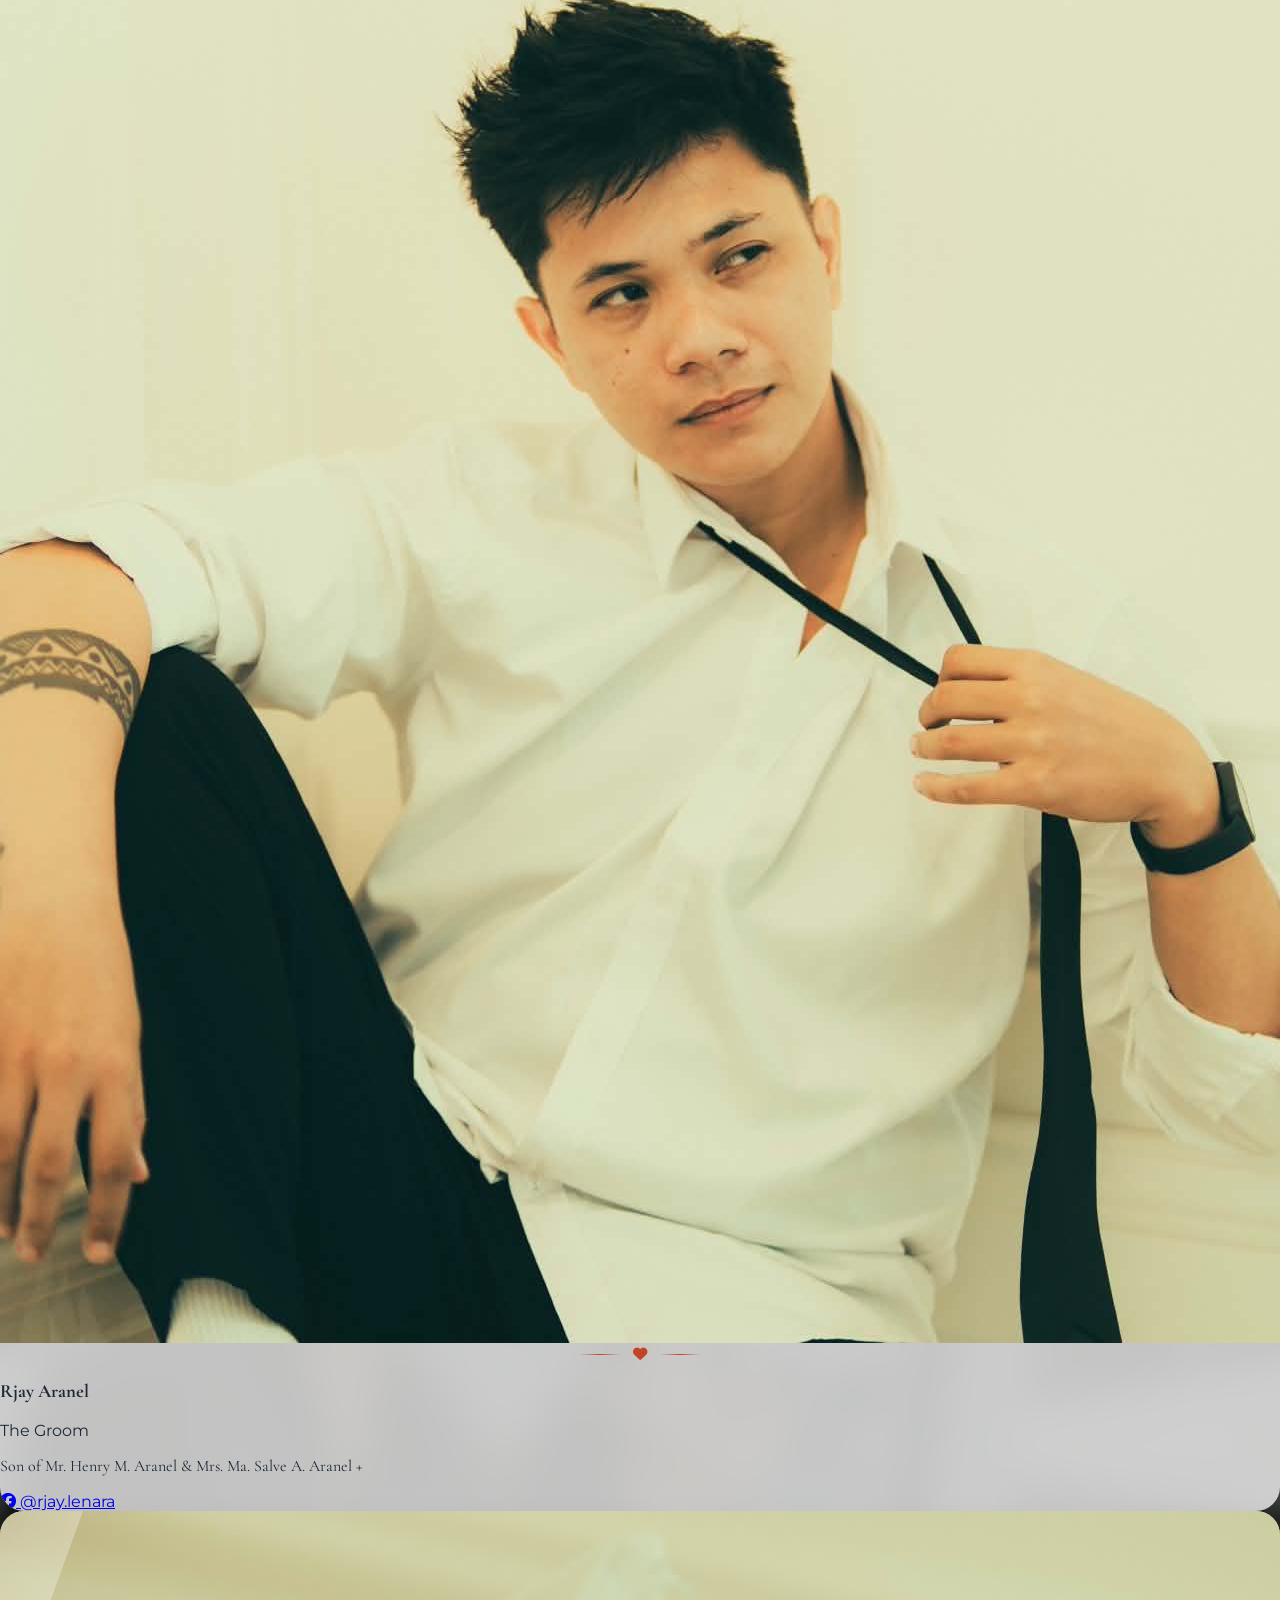
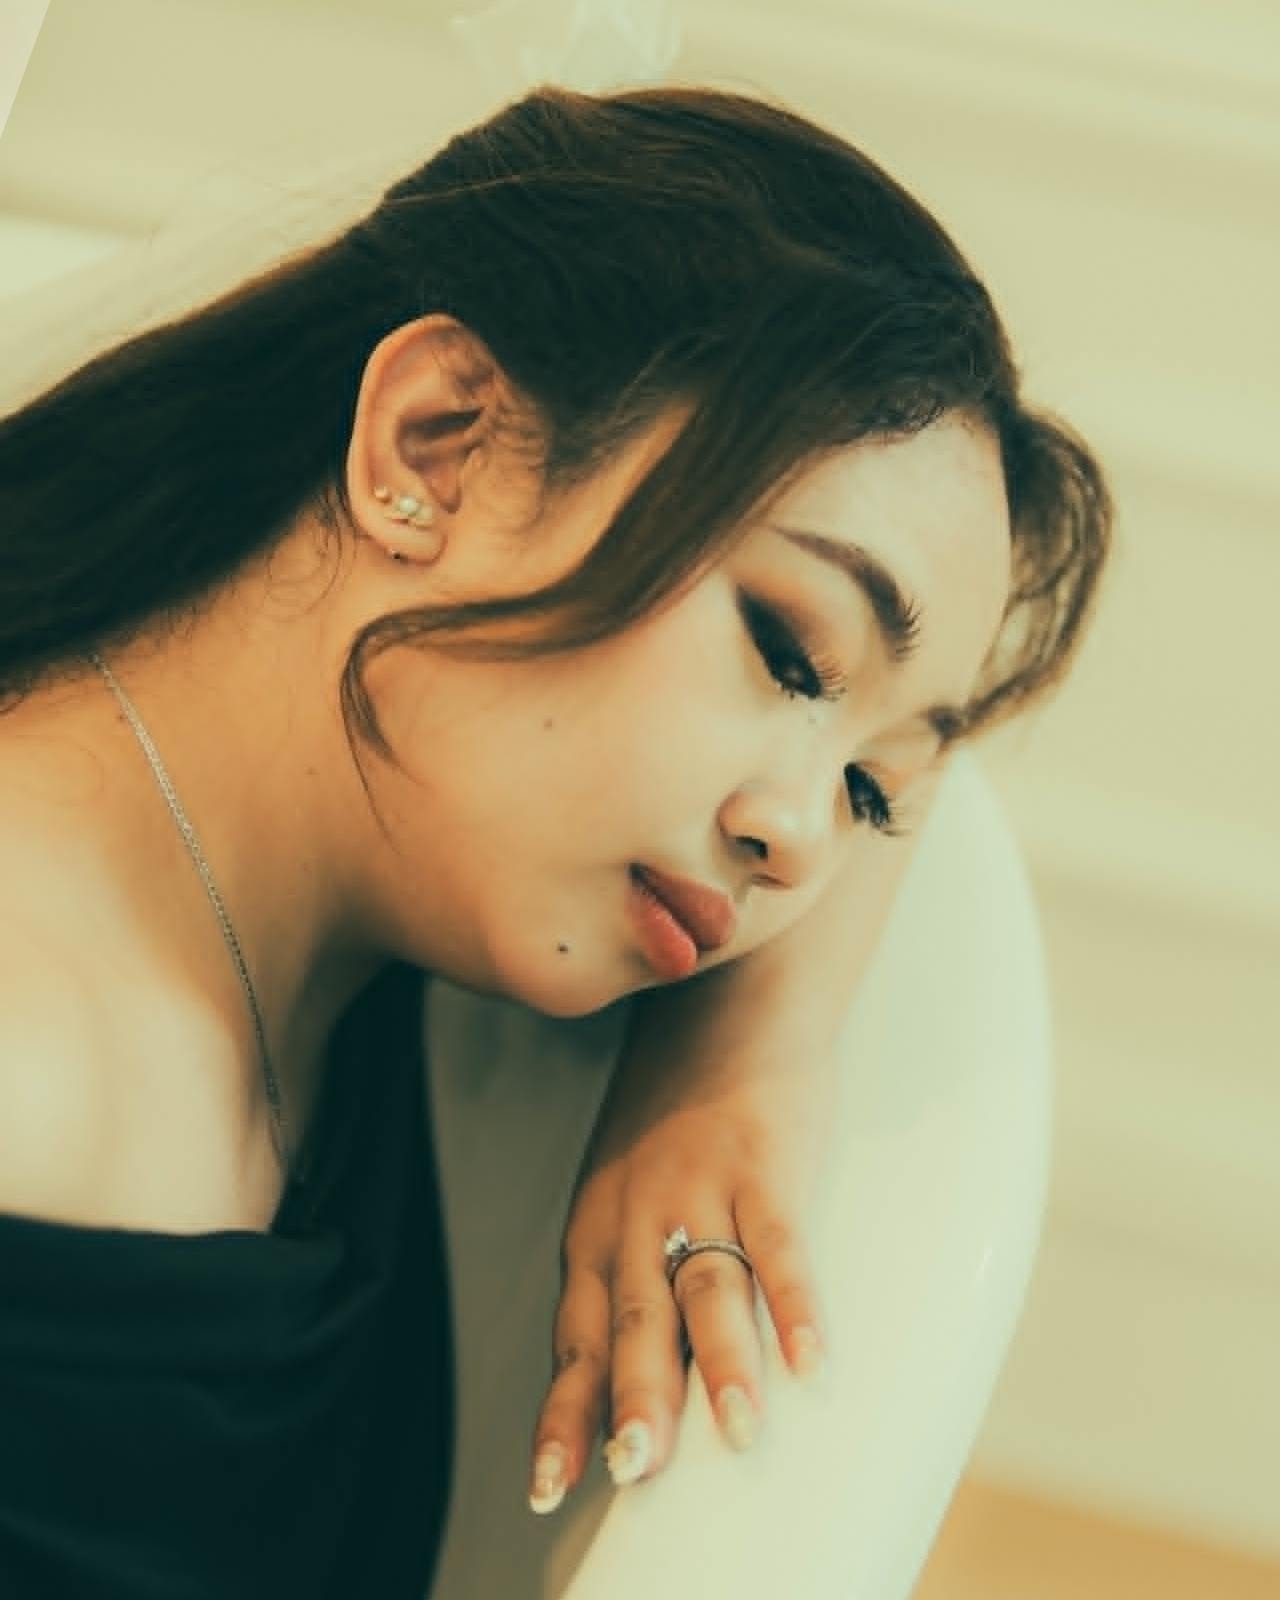
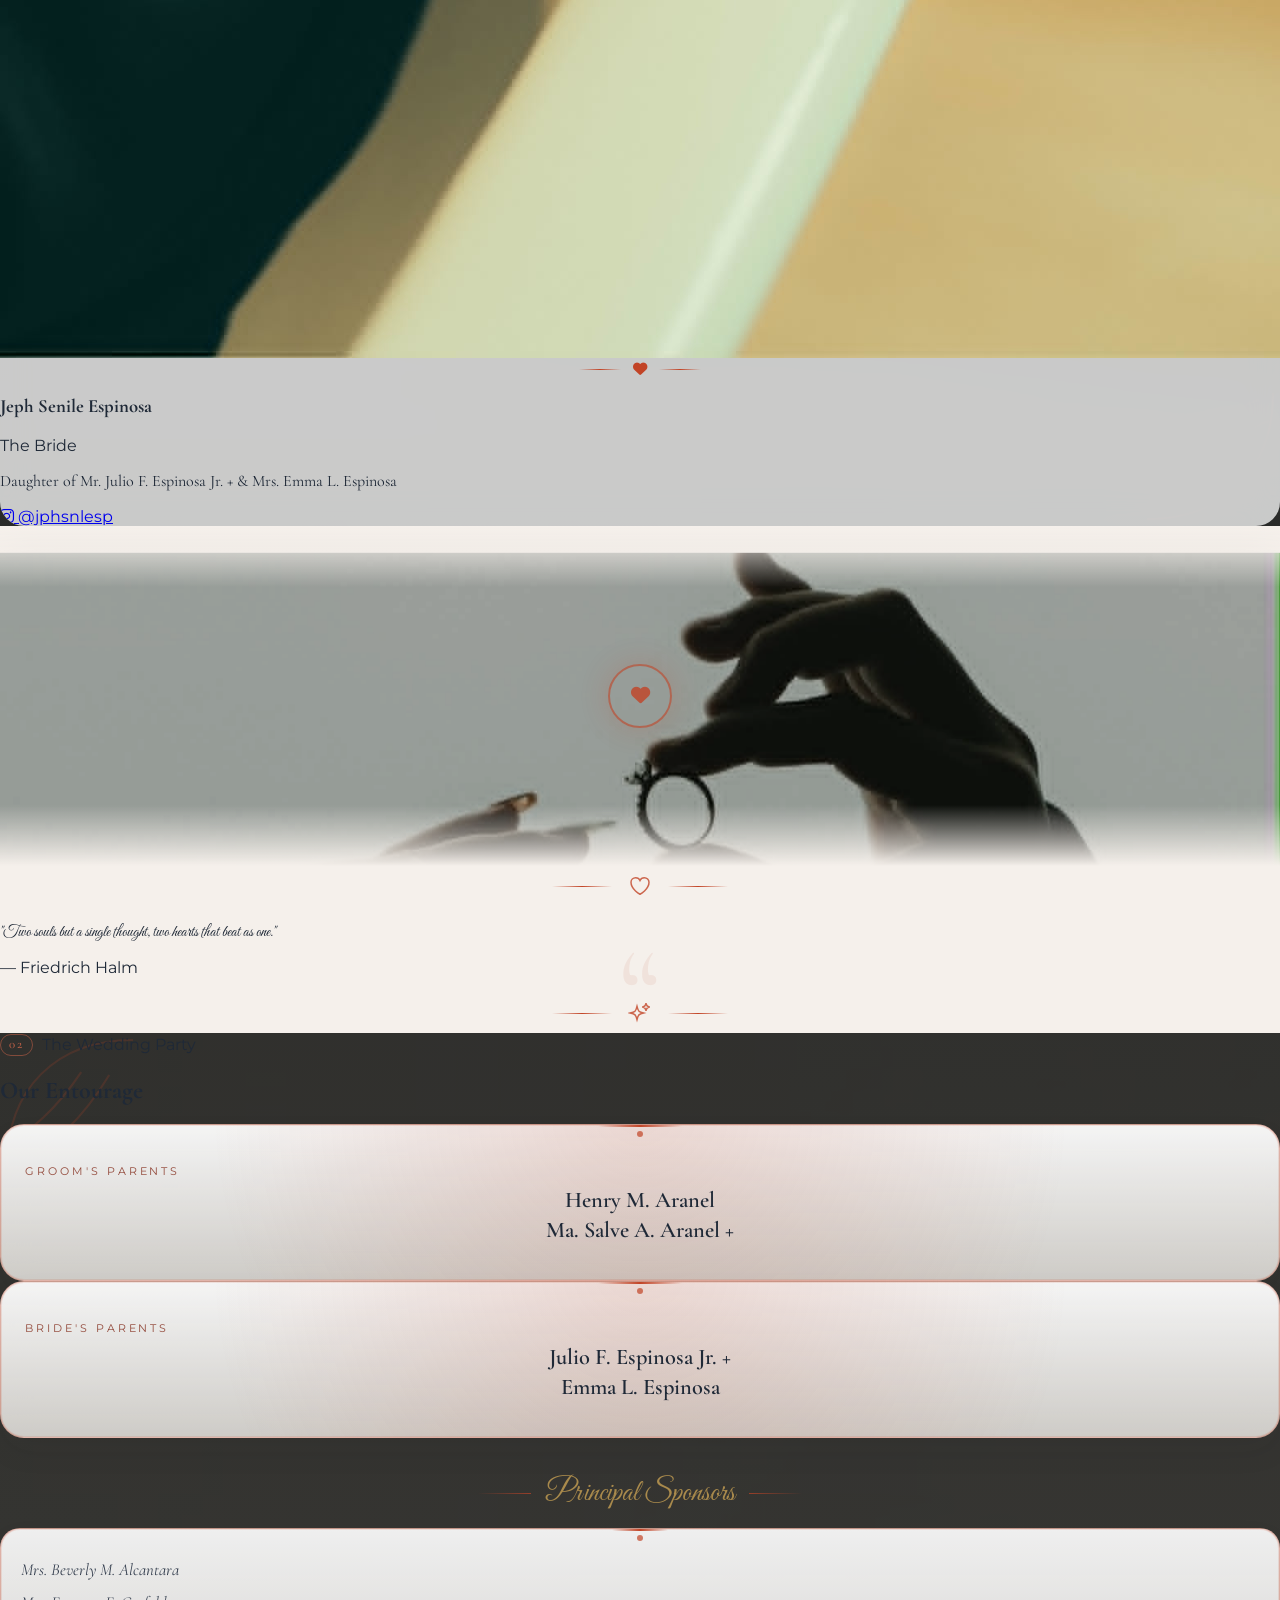
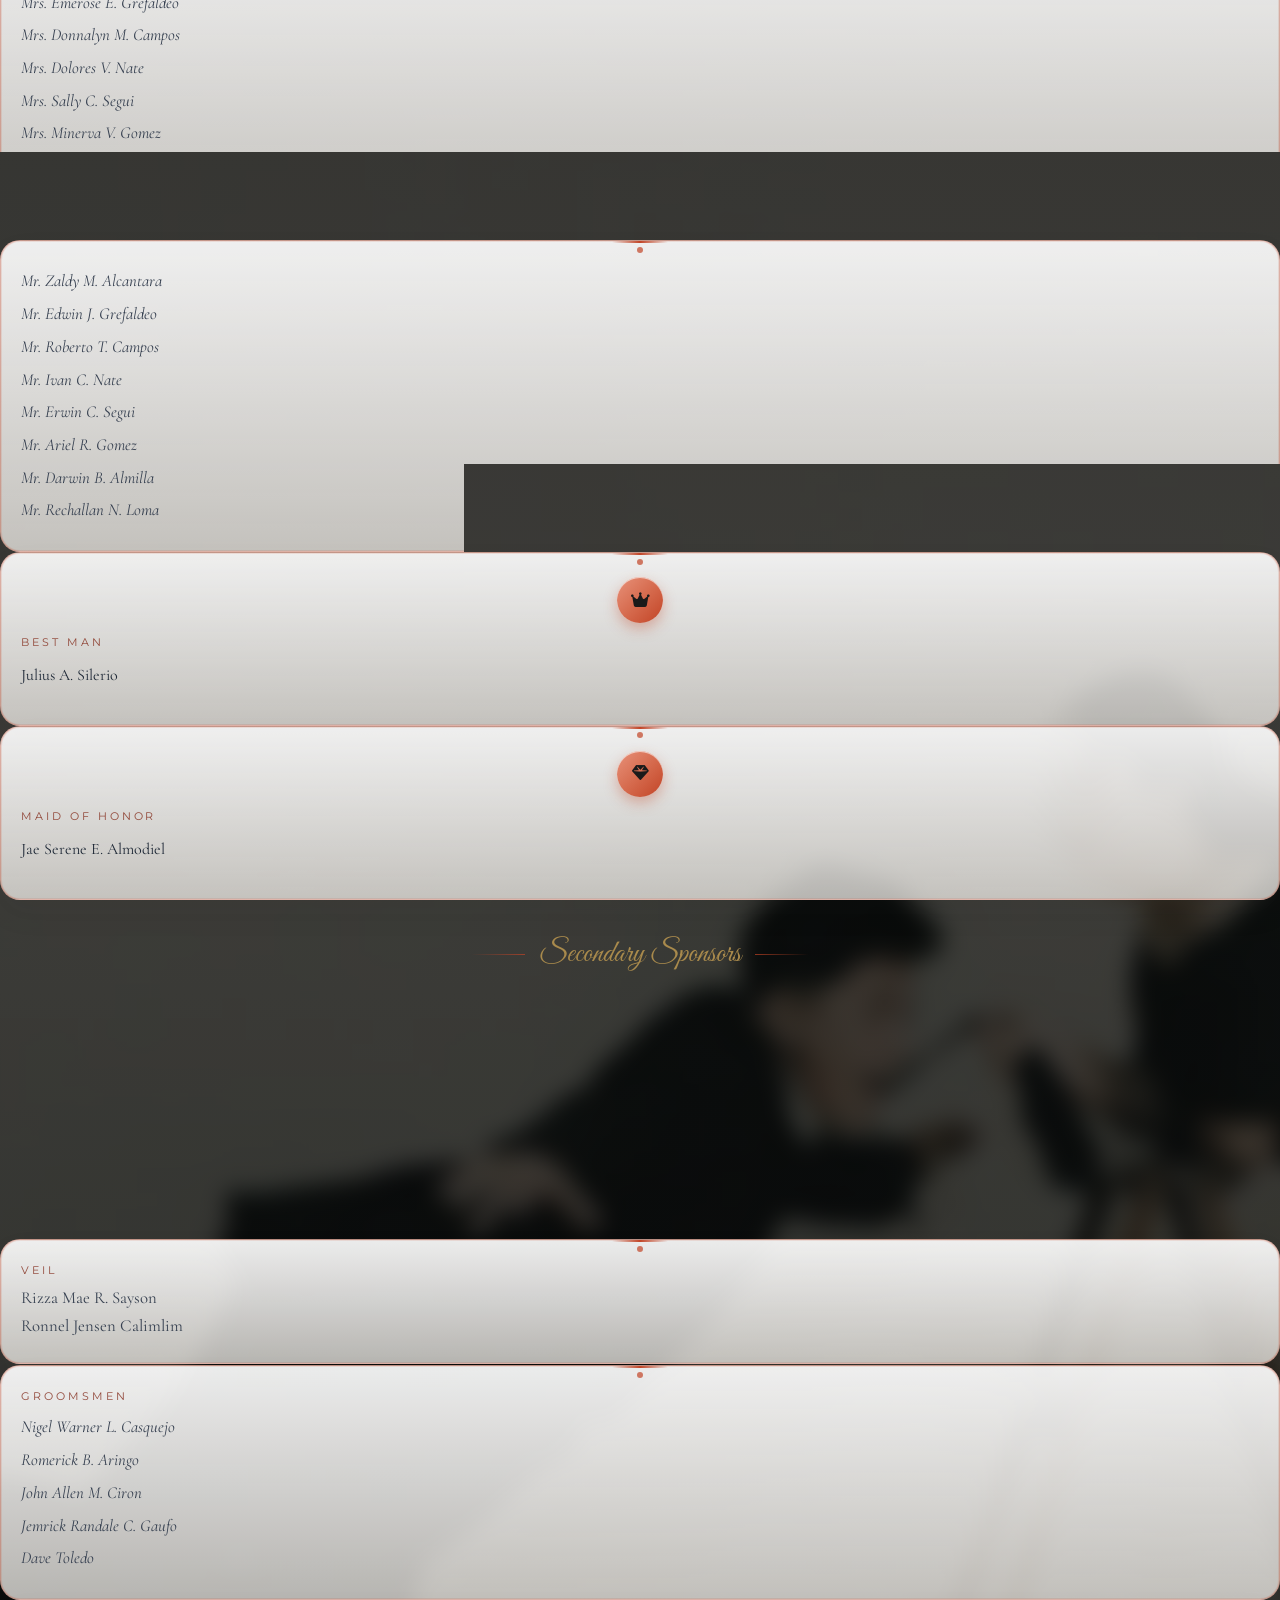
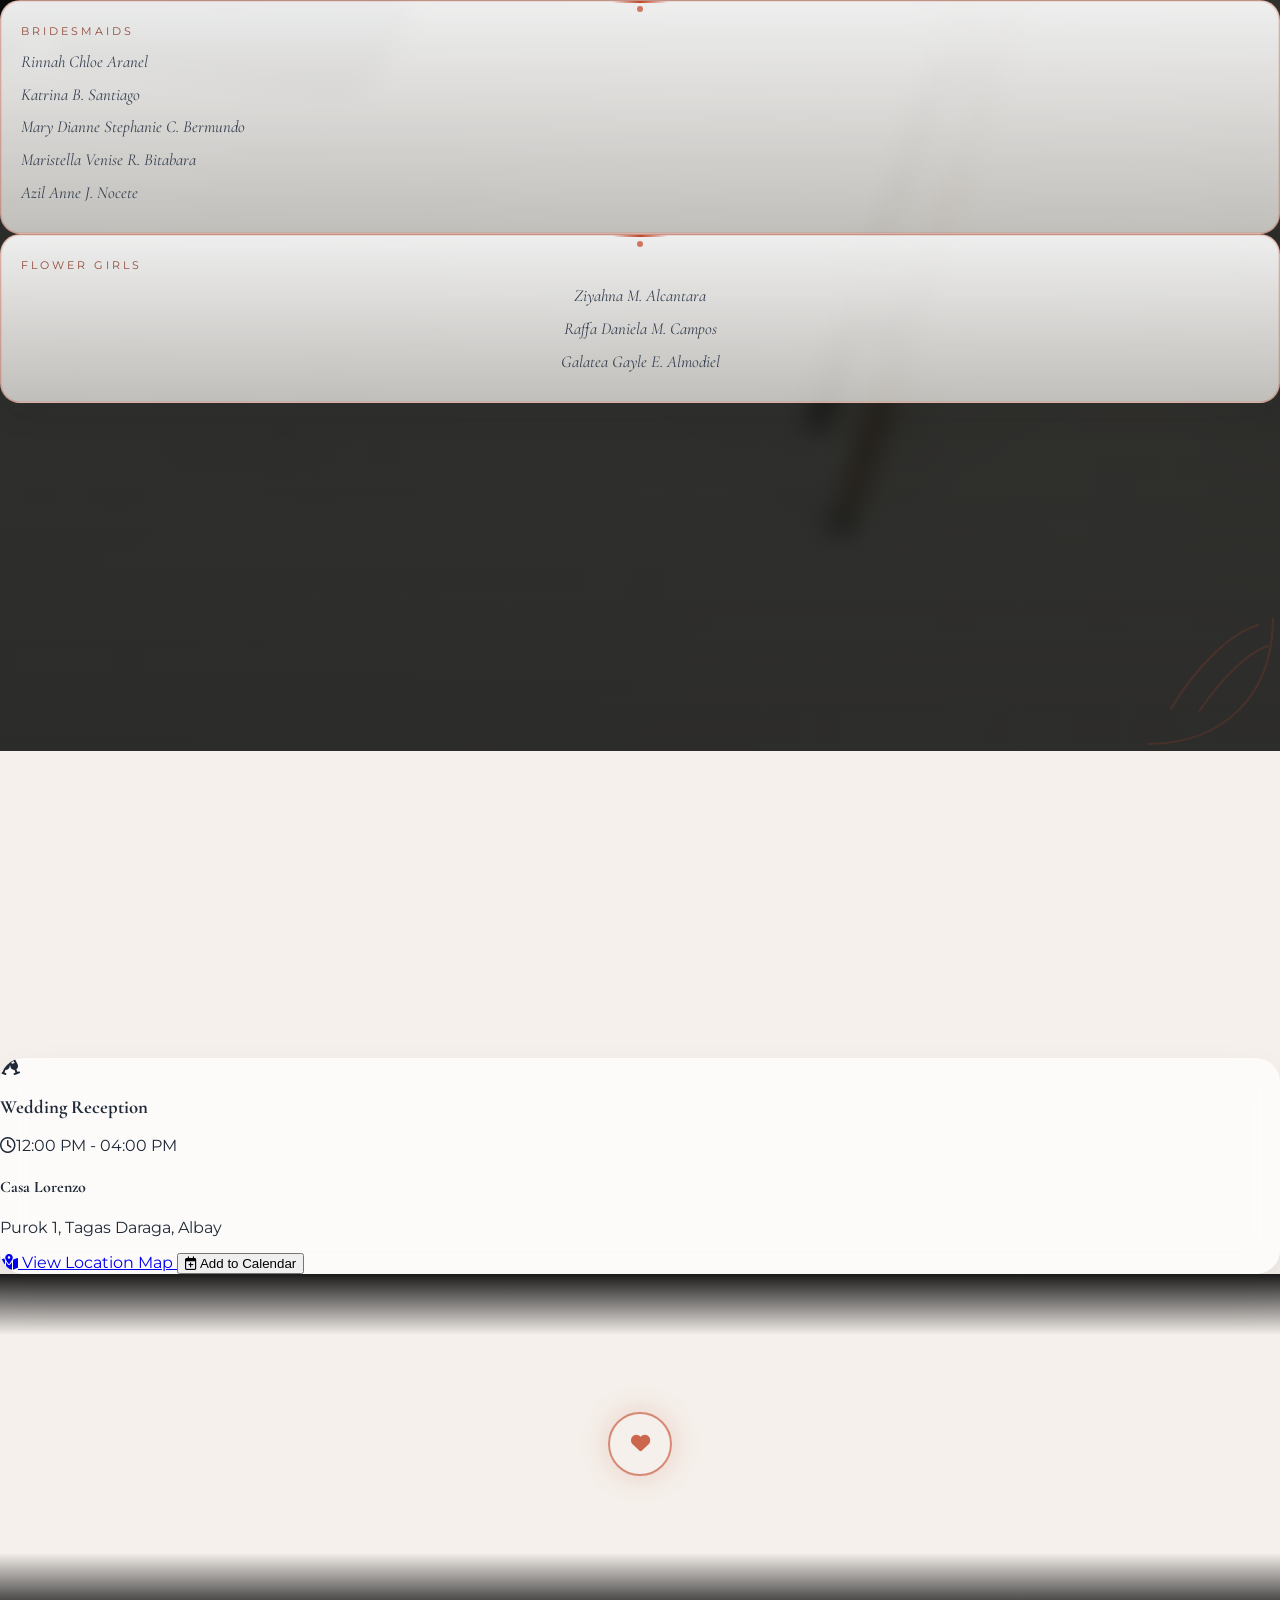
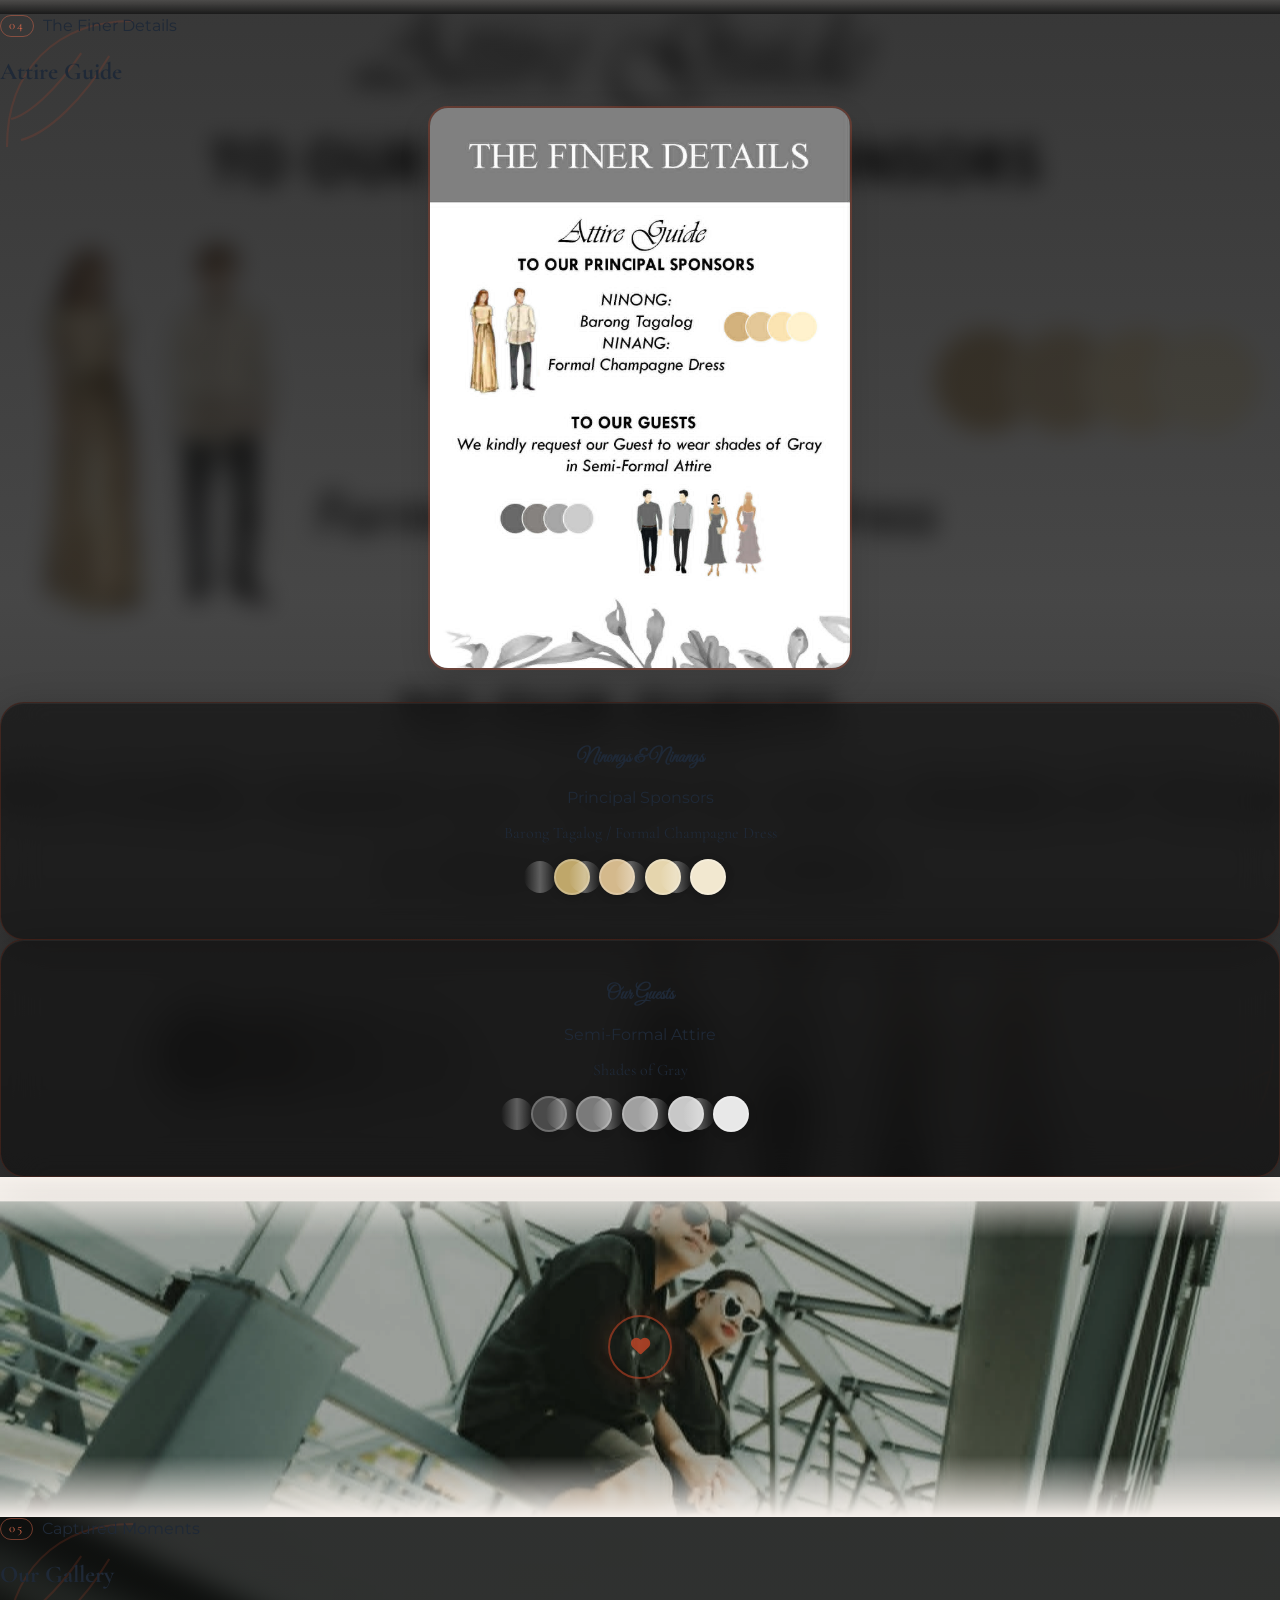
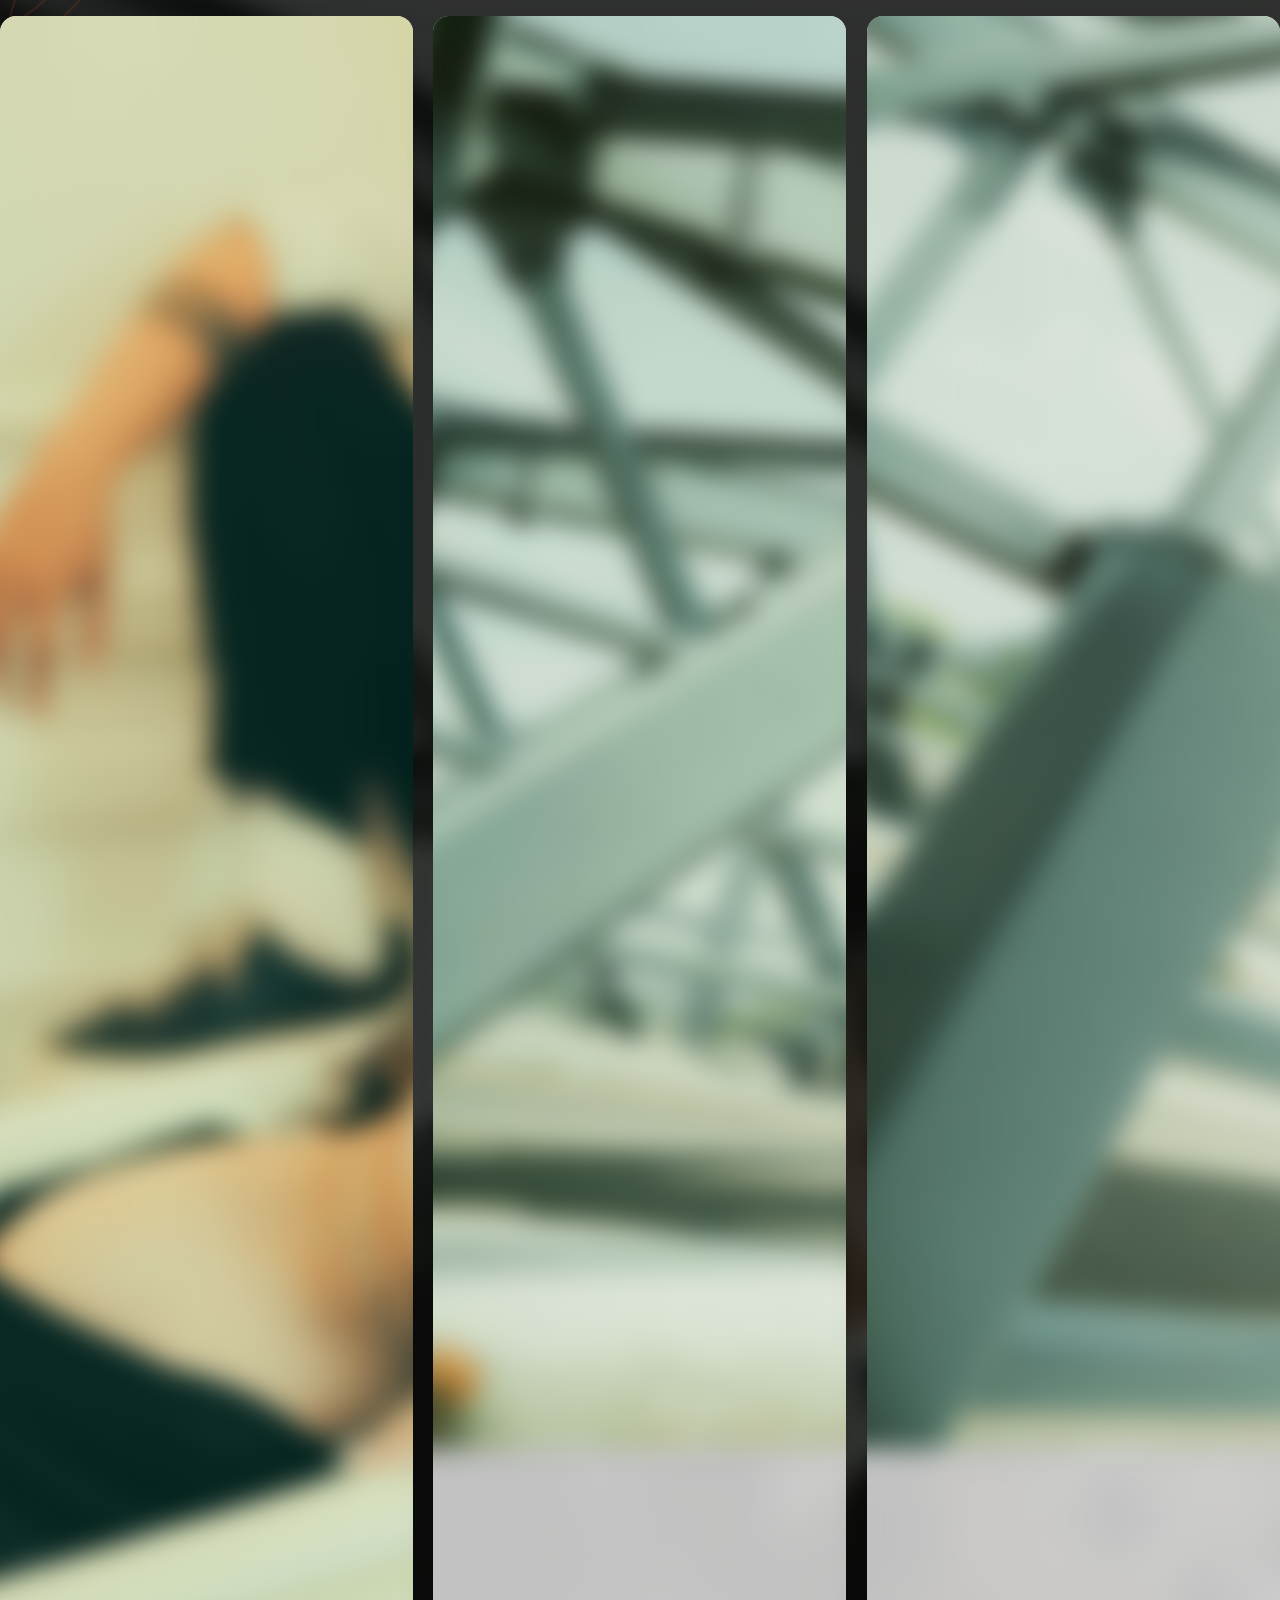
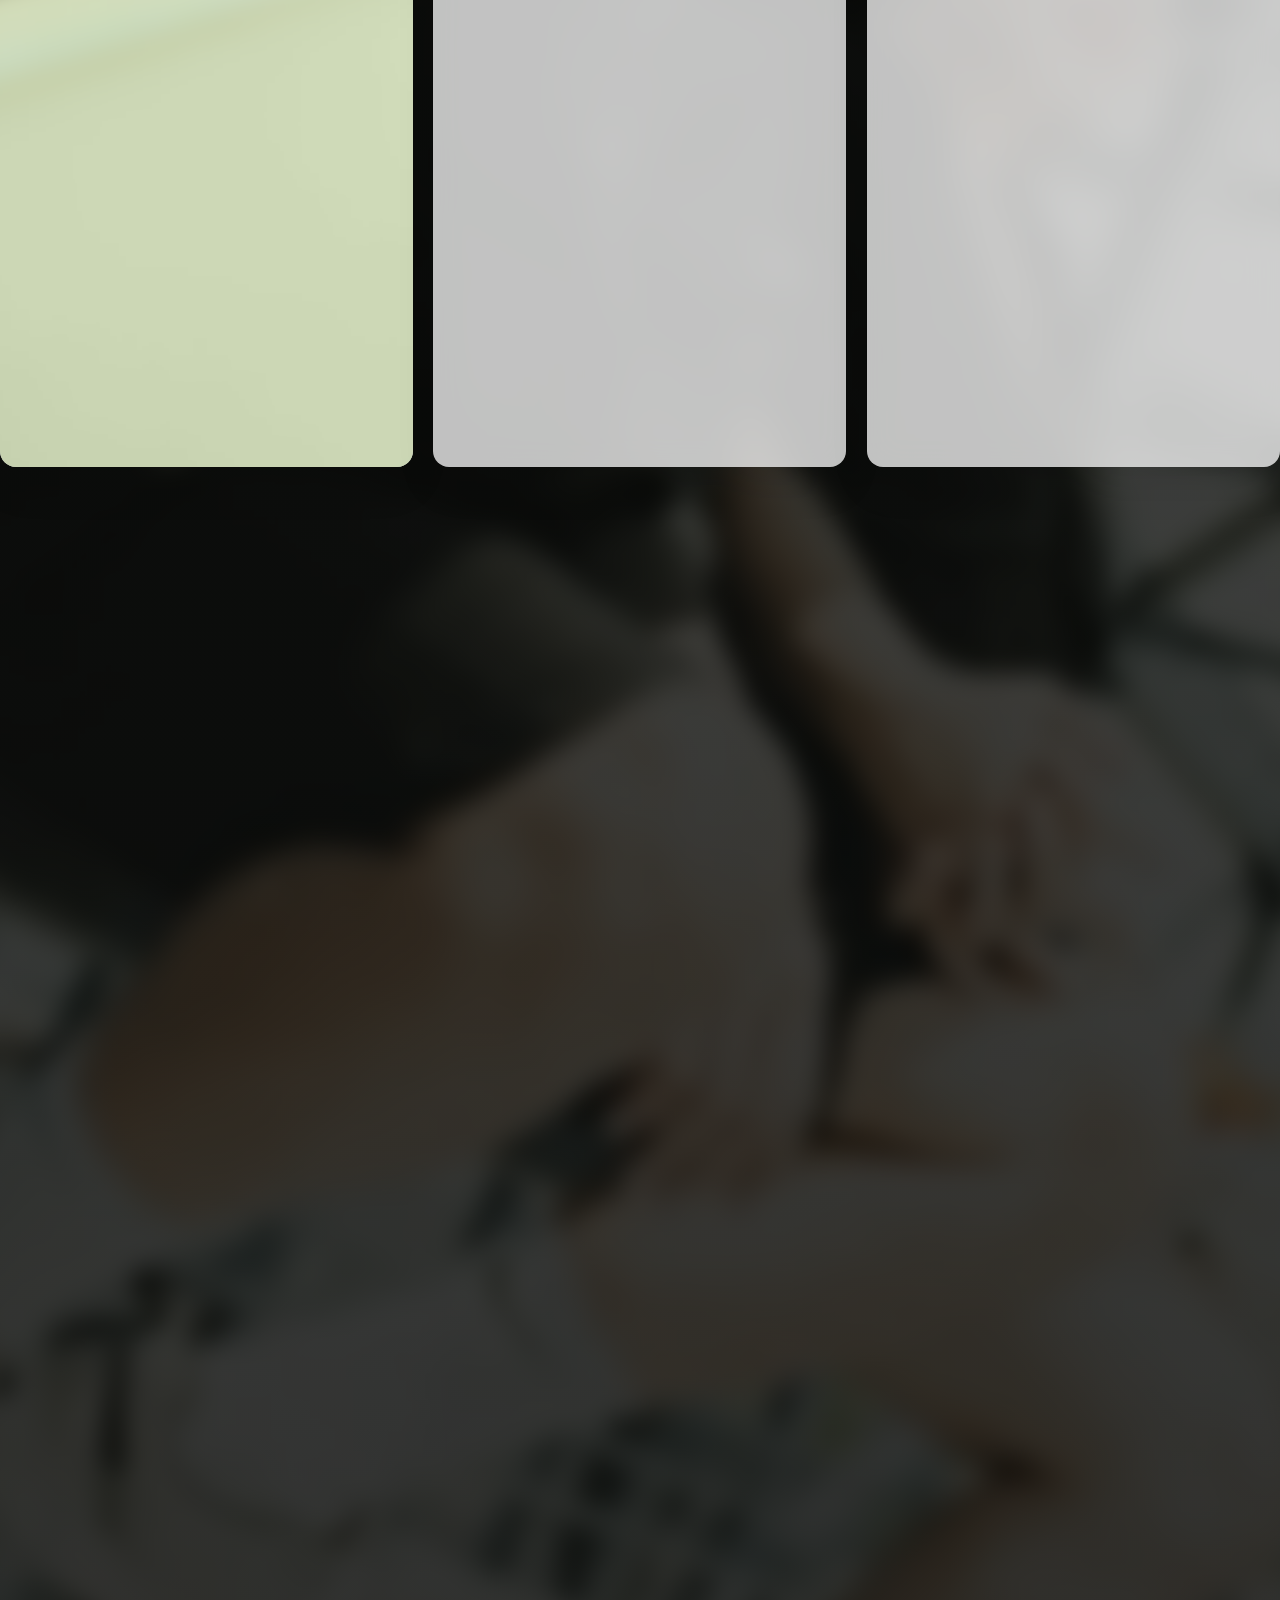
==== commit 3489f40e: "Add files via upload" ====
--- a/index.html
+++ b/index.html
@@ -76,7 +76,7 @@
           <div class="env-invite">
             <p class="env-kicker">You Are Cordially Invited To</p>
             <h2 class="font-cursive env-cursive">The Wedding of</h2>
-            <h1 class="font-serif env-couple" id="cover-couple-names">Rjay &amp; Jeph</h1>
+            <h1 class="font-cursive env-couple" id="cover-couple-names">Rjay &amp; Jeph</h1>
             <div class="env-divider"><span></span><i class="fa-solid fa-heart"></i><span></span></div>
             <p class="font-sans env-date" id="cover-date">Saturday, December 19, 2026</p>
           </div>
--- a/css/styles.css
+++ b/css/styles.css
@@ -324,11 +324,12 @@
 }
 
 .env-couple {
-  font-size: clamp(2rem, 9vw, 2.9rem);
+  font-size: clamp(2.4rem, 11vw, 3.4rem);
   color: var(--color-cream);
-  font-weight: 700;
+  font-weight: 400;
   margin: 0.9rem 0 0.4rem;
-  letter-spacing: 0.02em;
+  letter-spacing: 0.06em;
+  line-height: 1.15;
 }
 
 .env-divider {
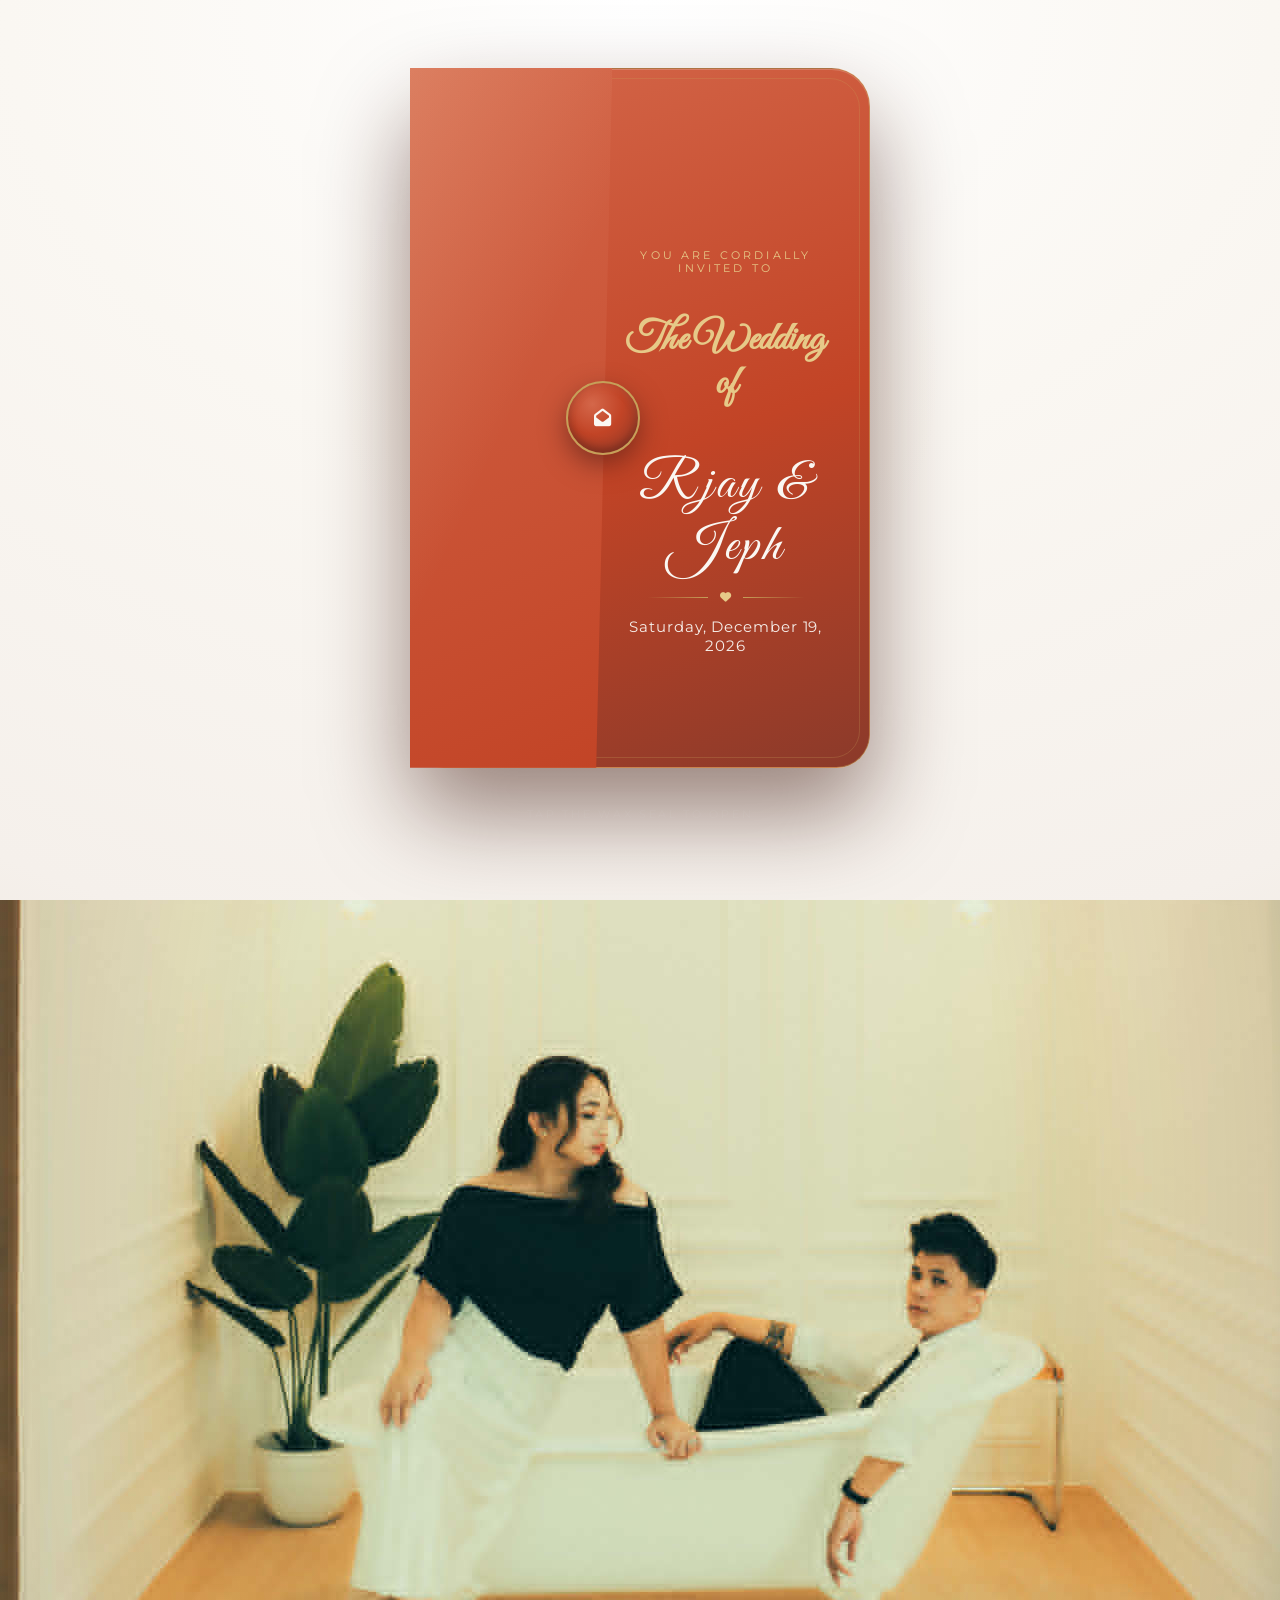
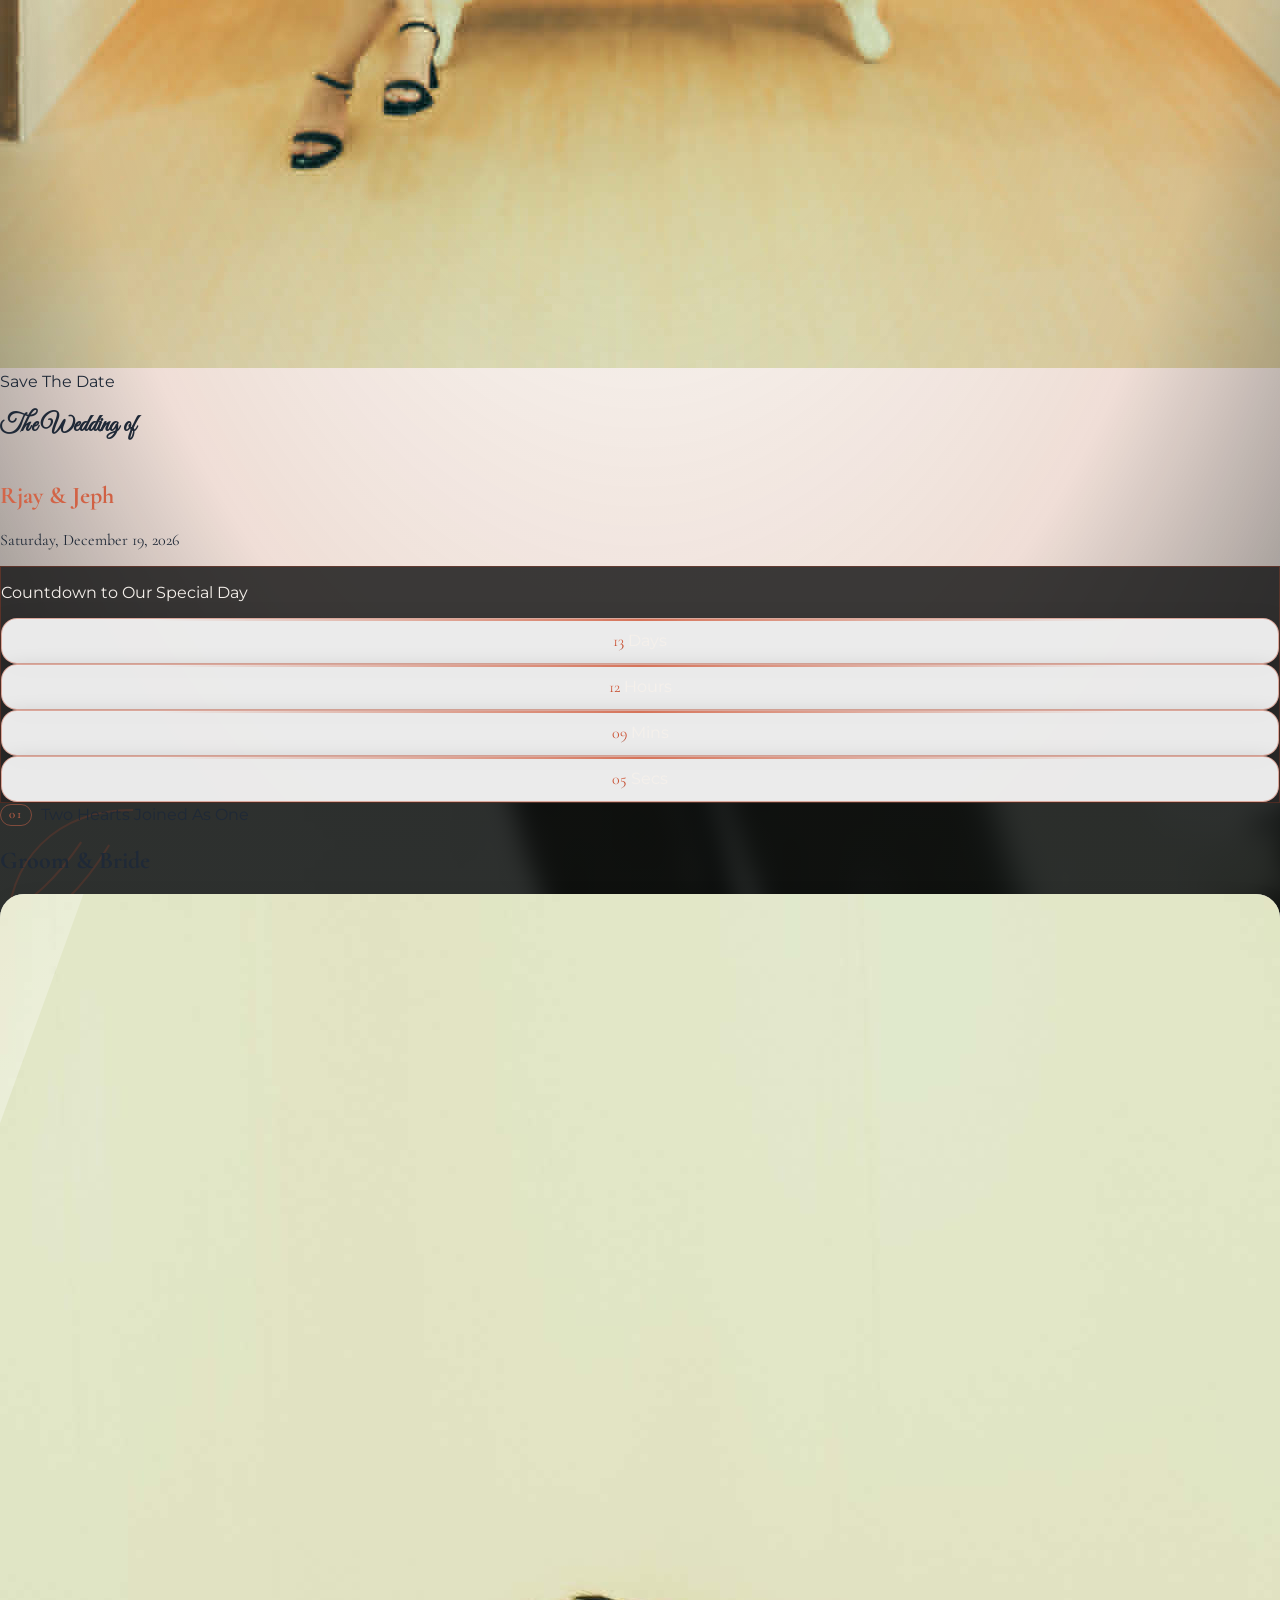
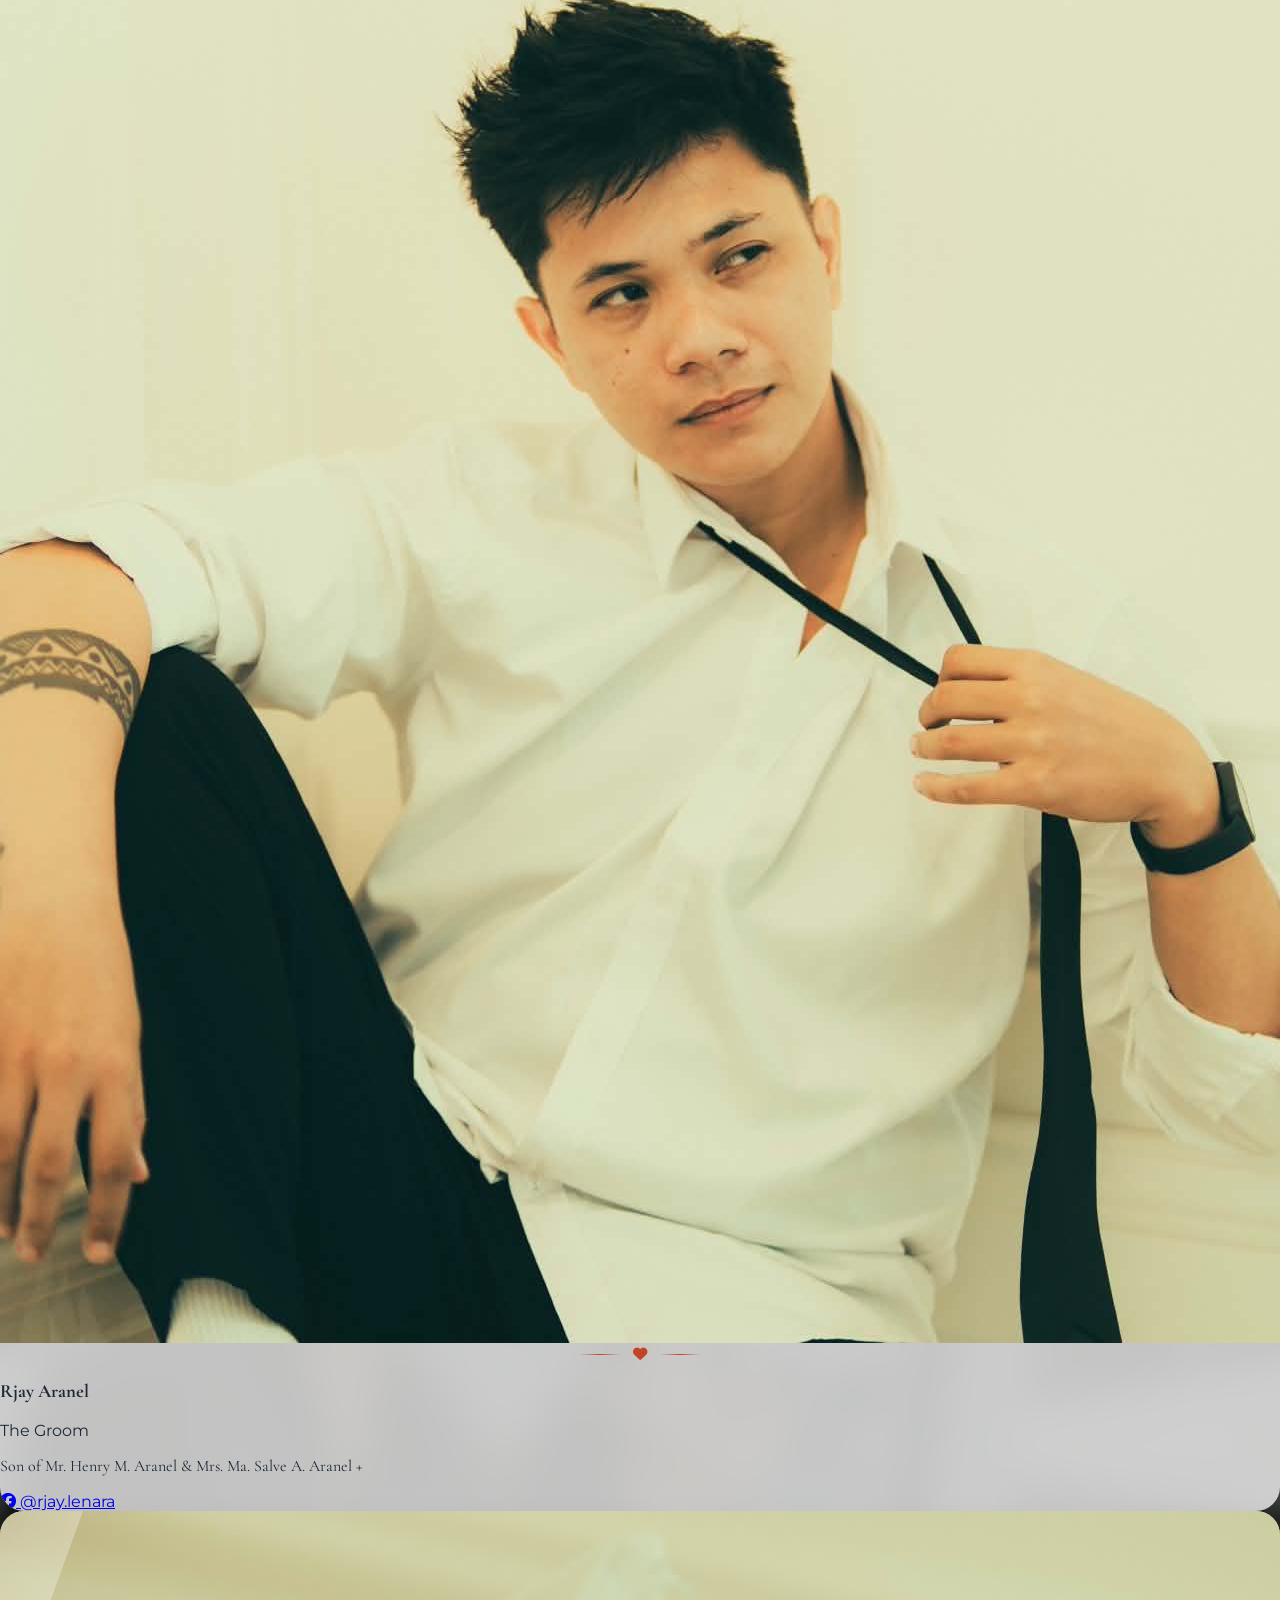
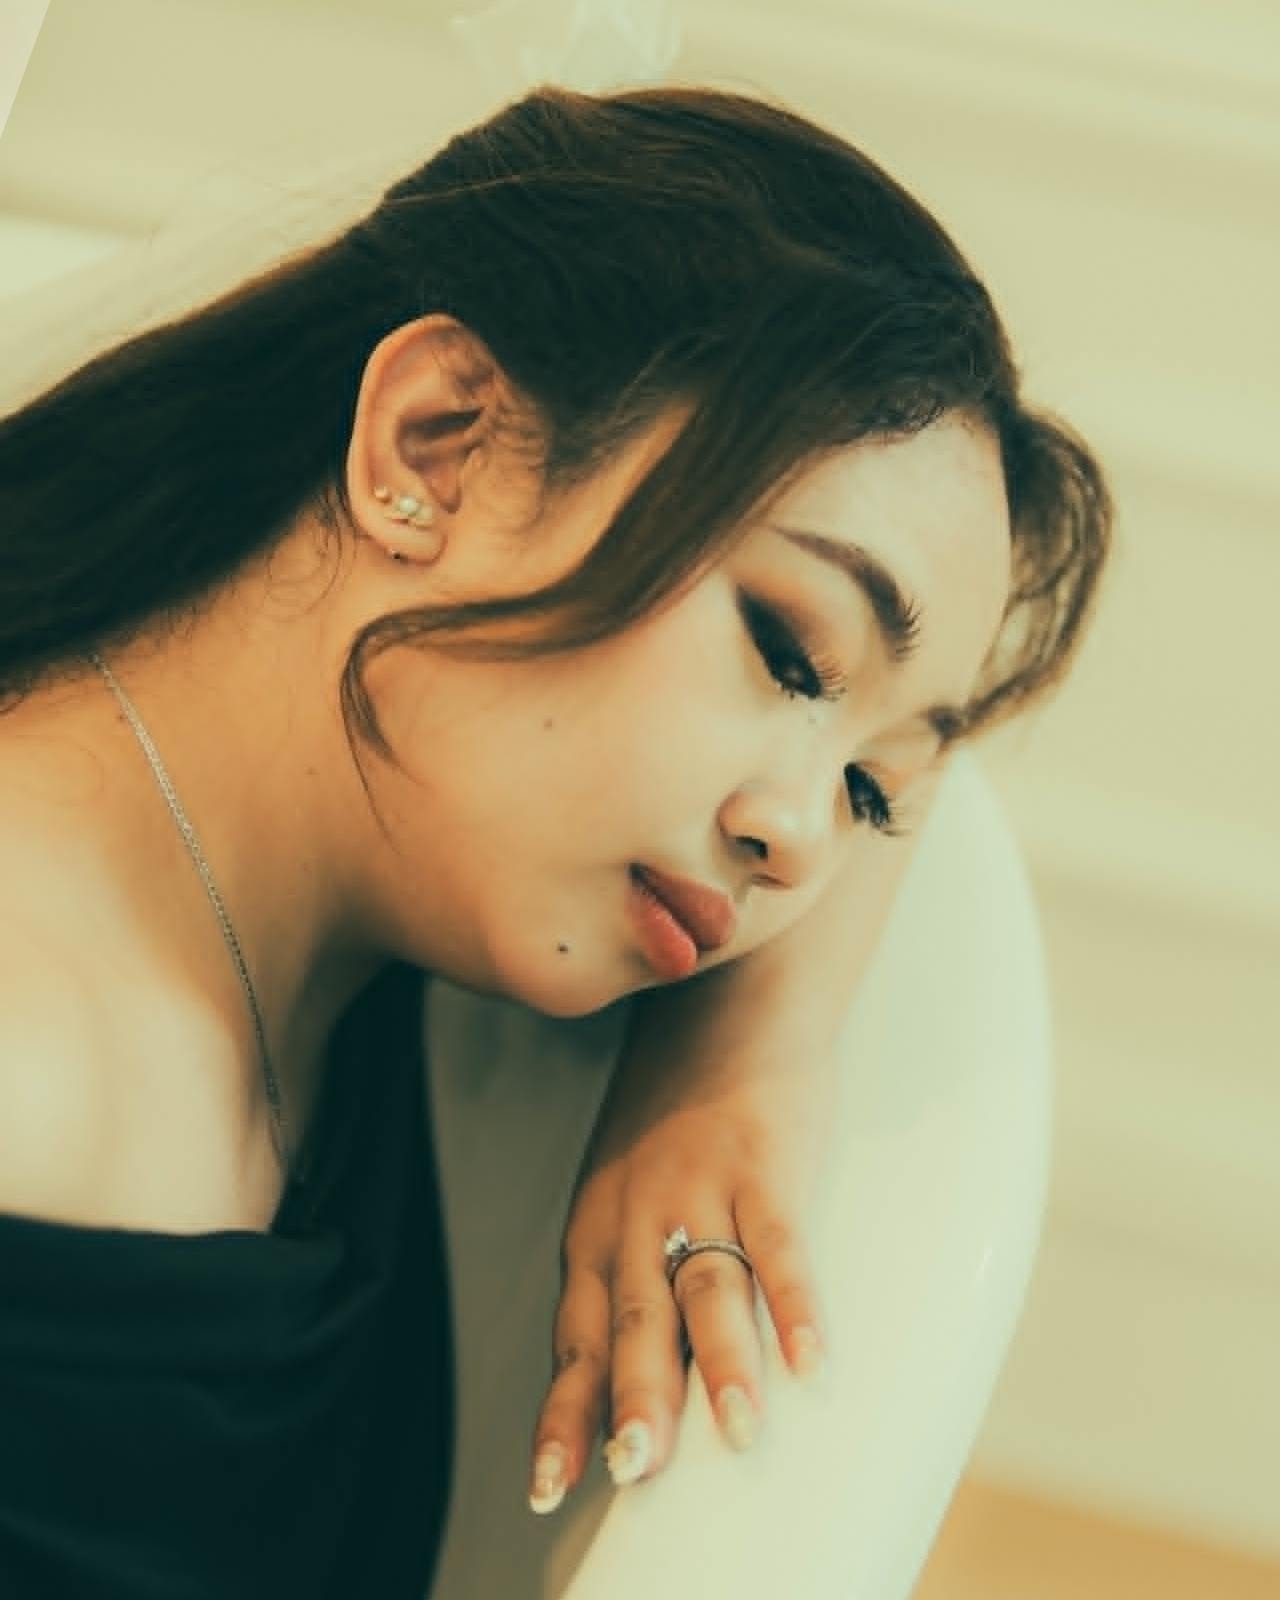
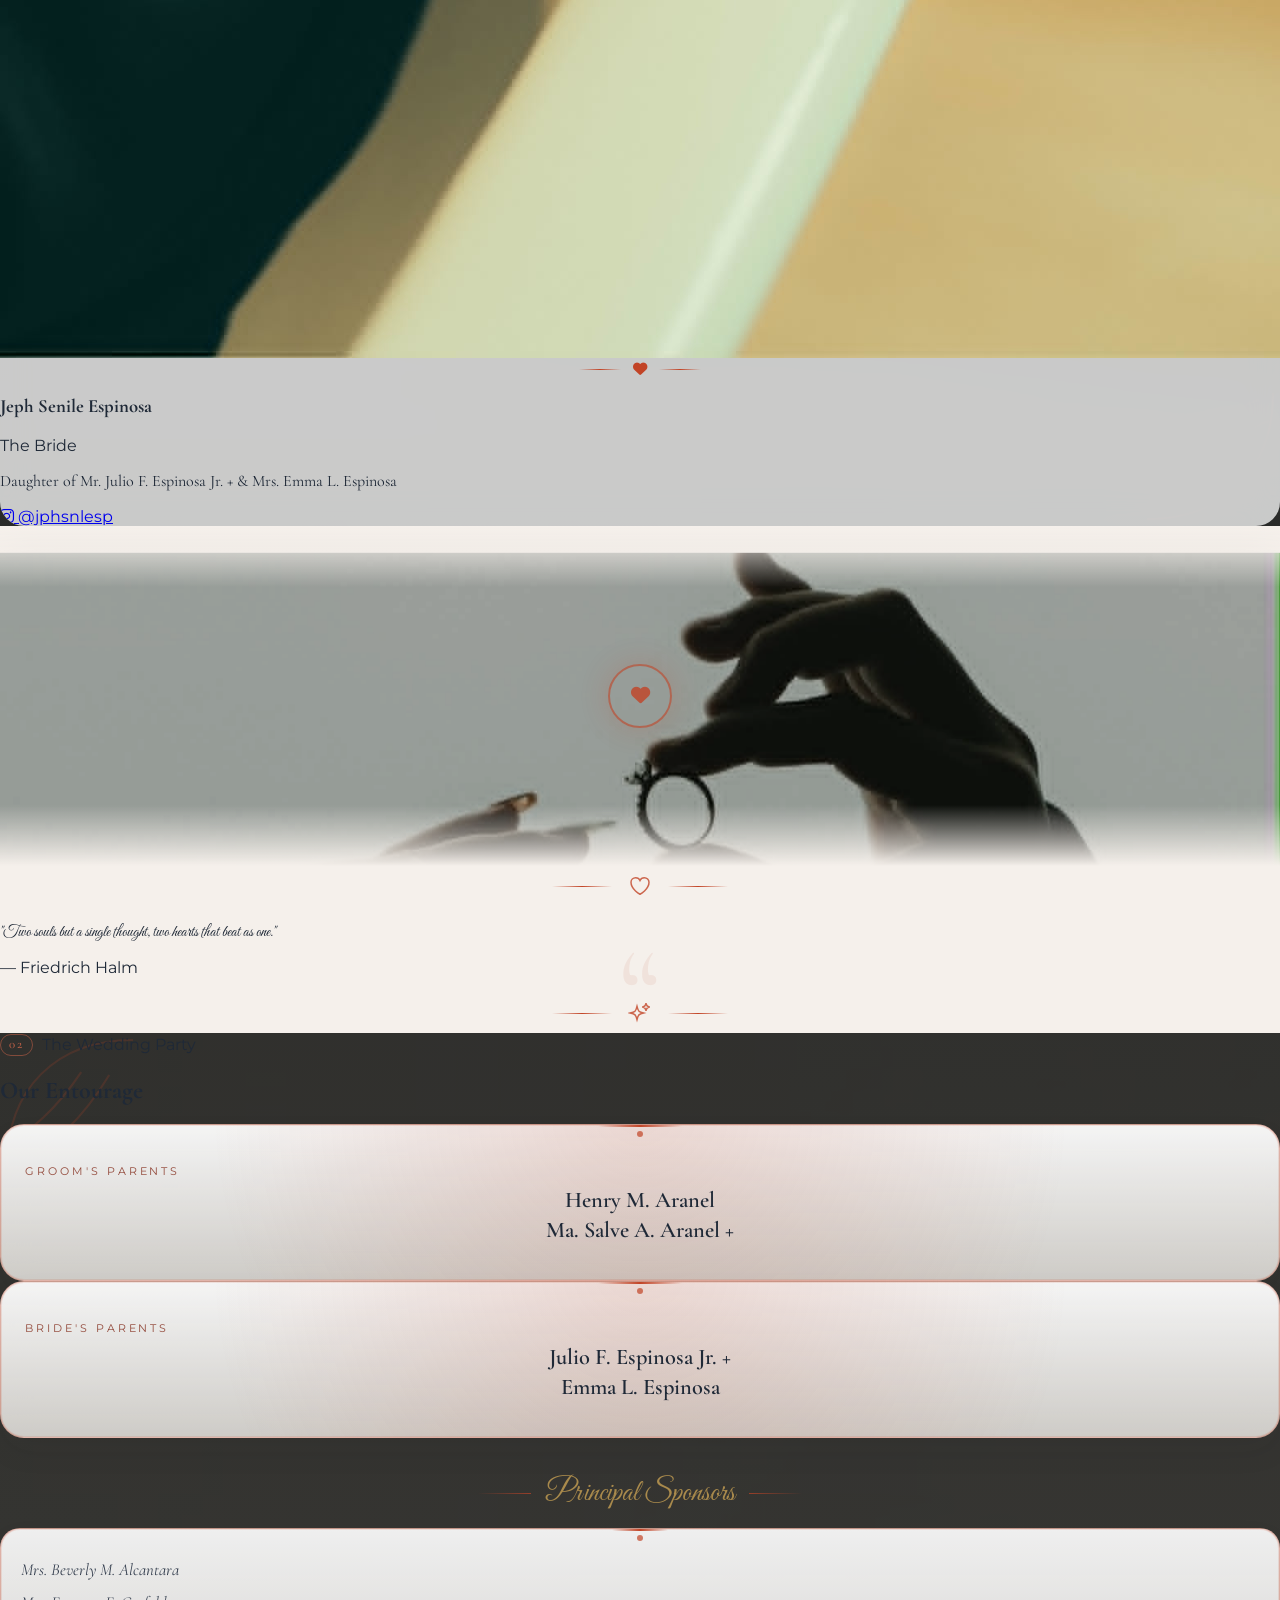
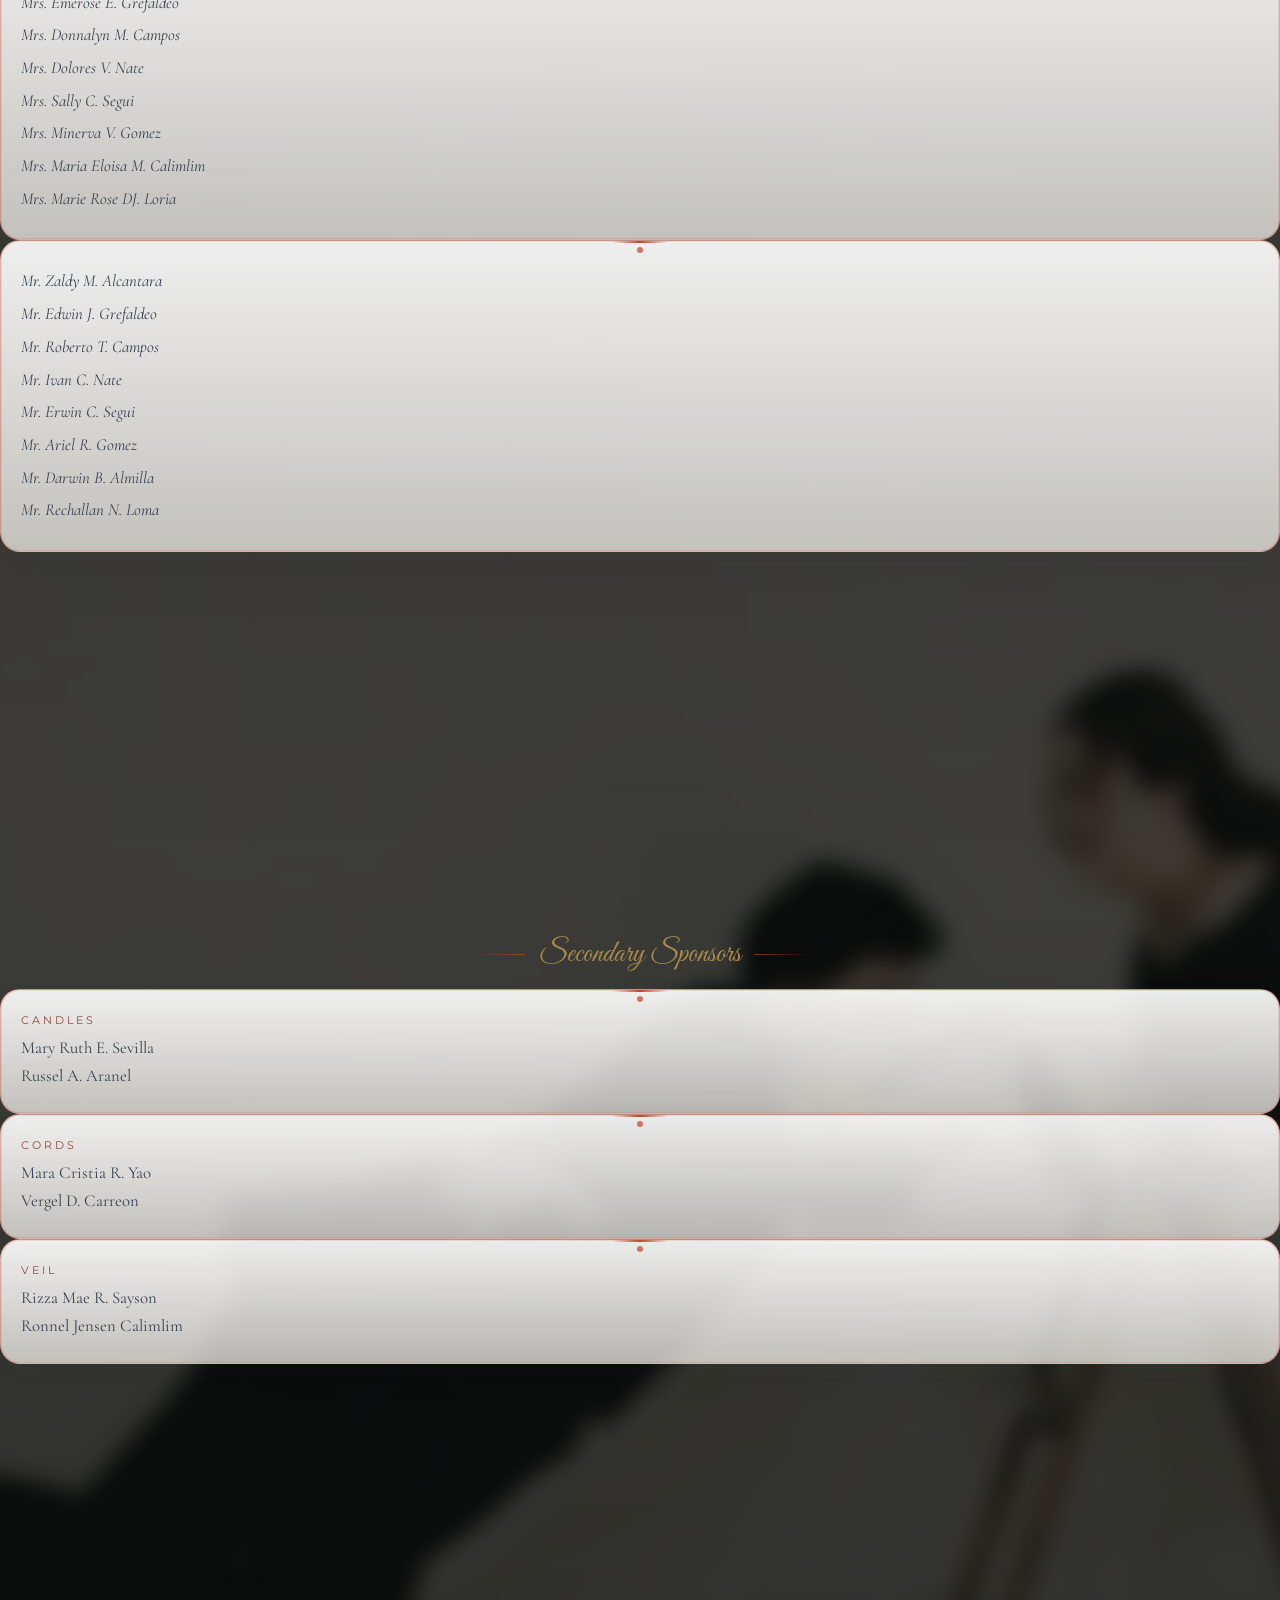
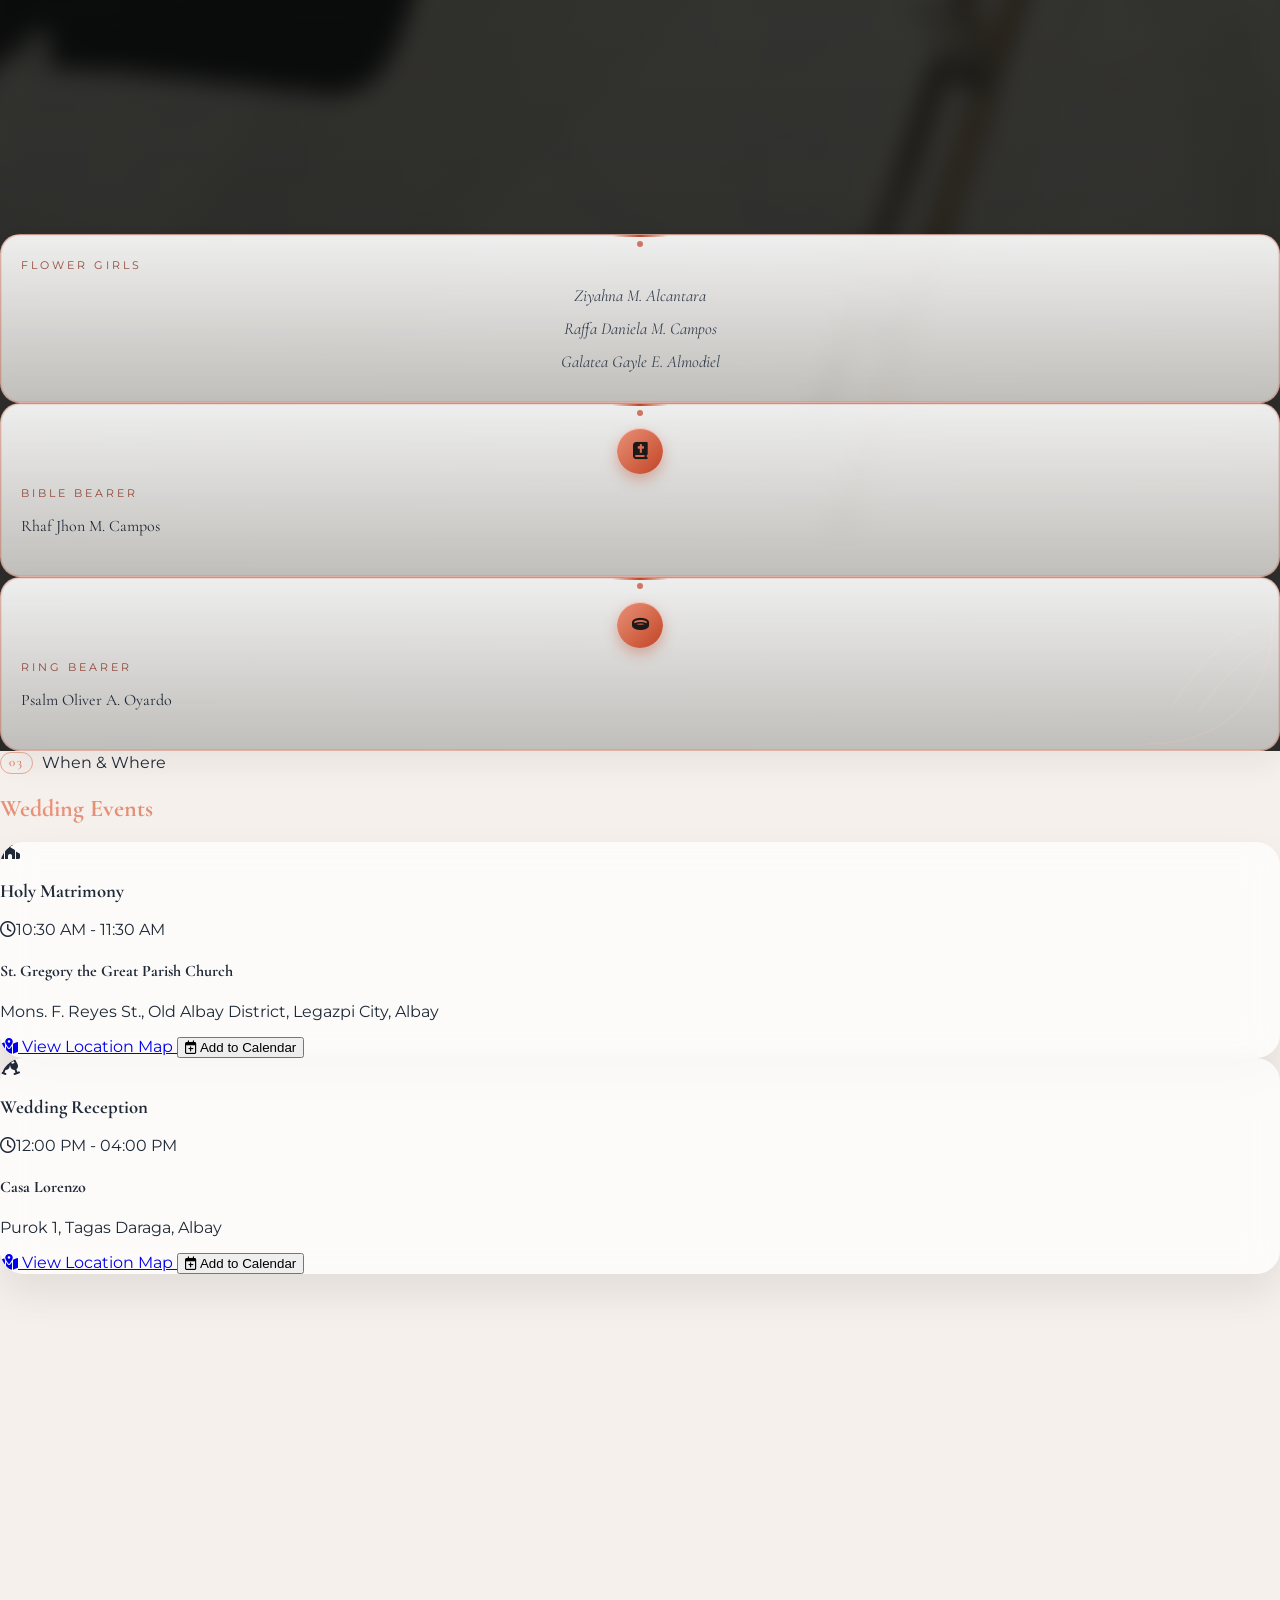
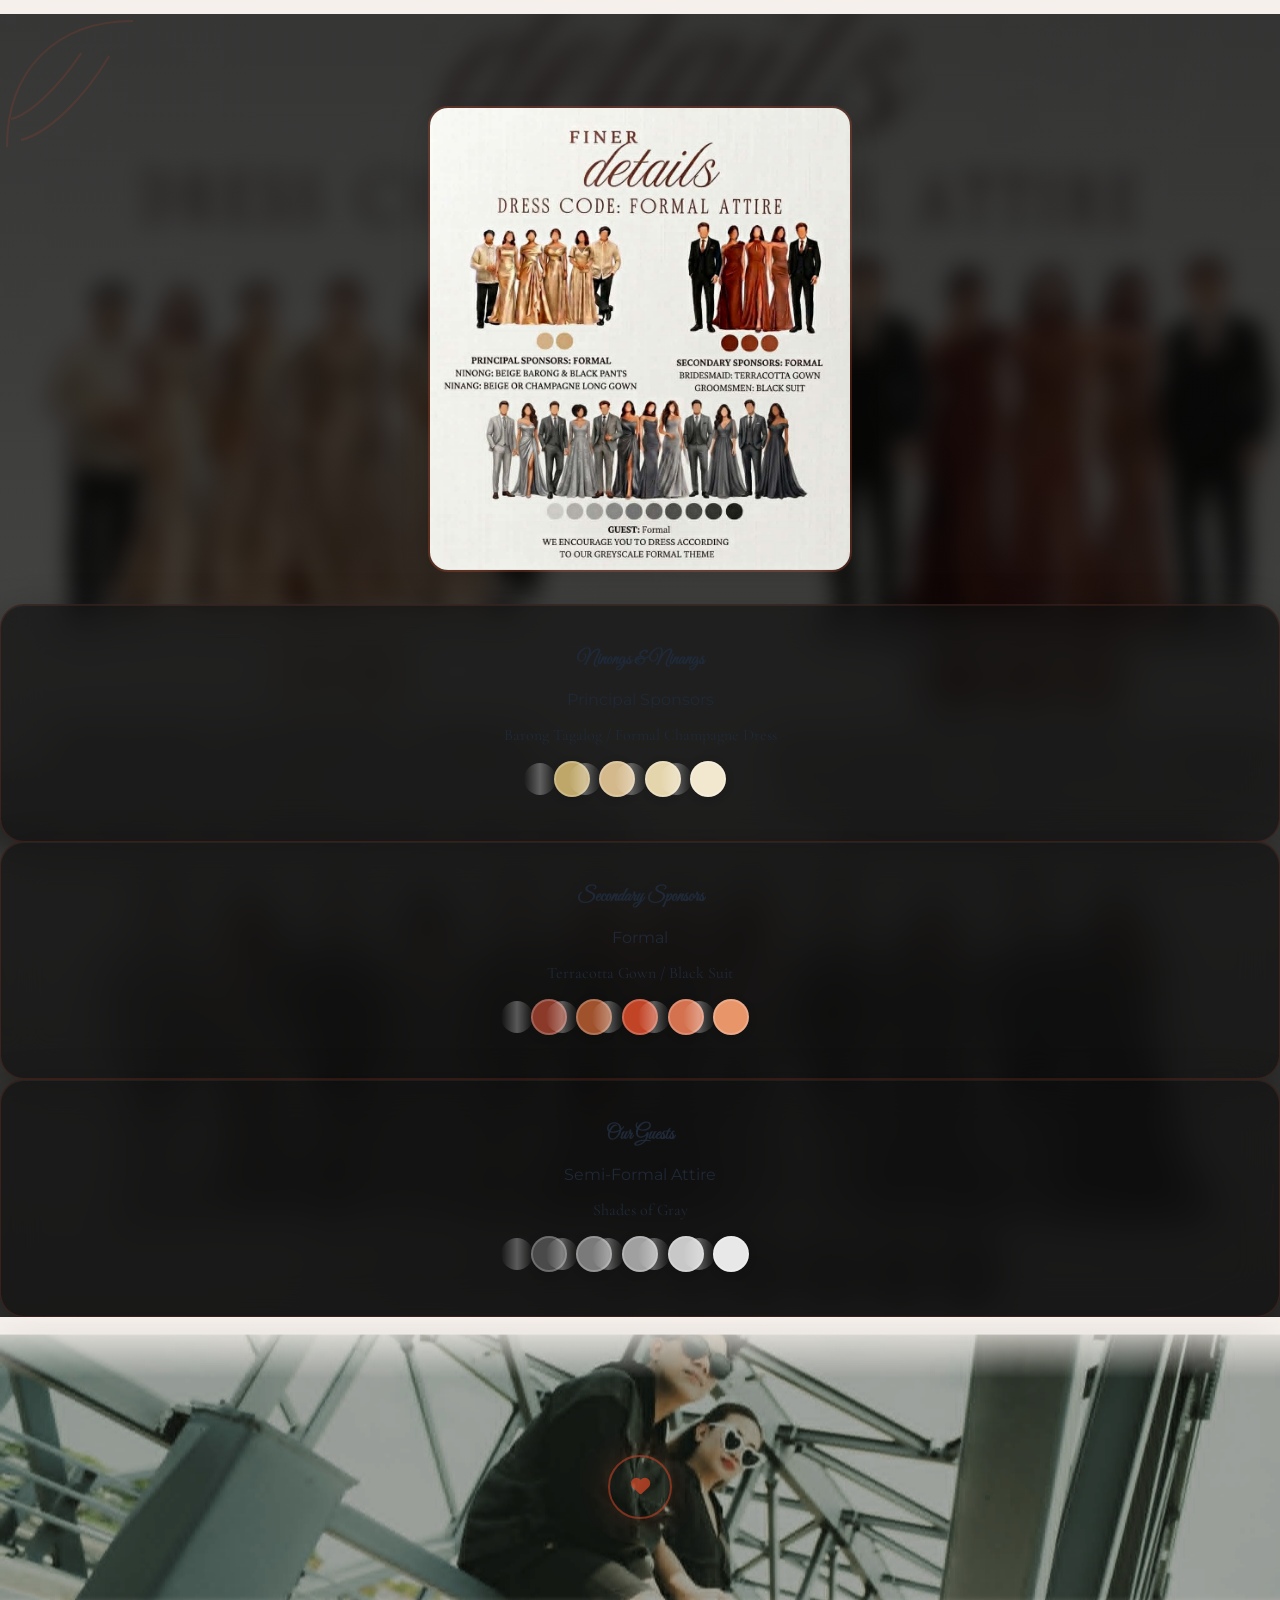
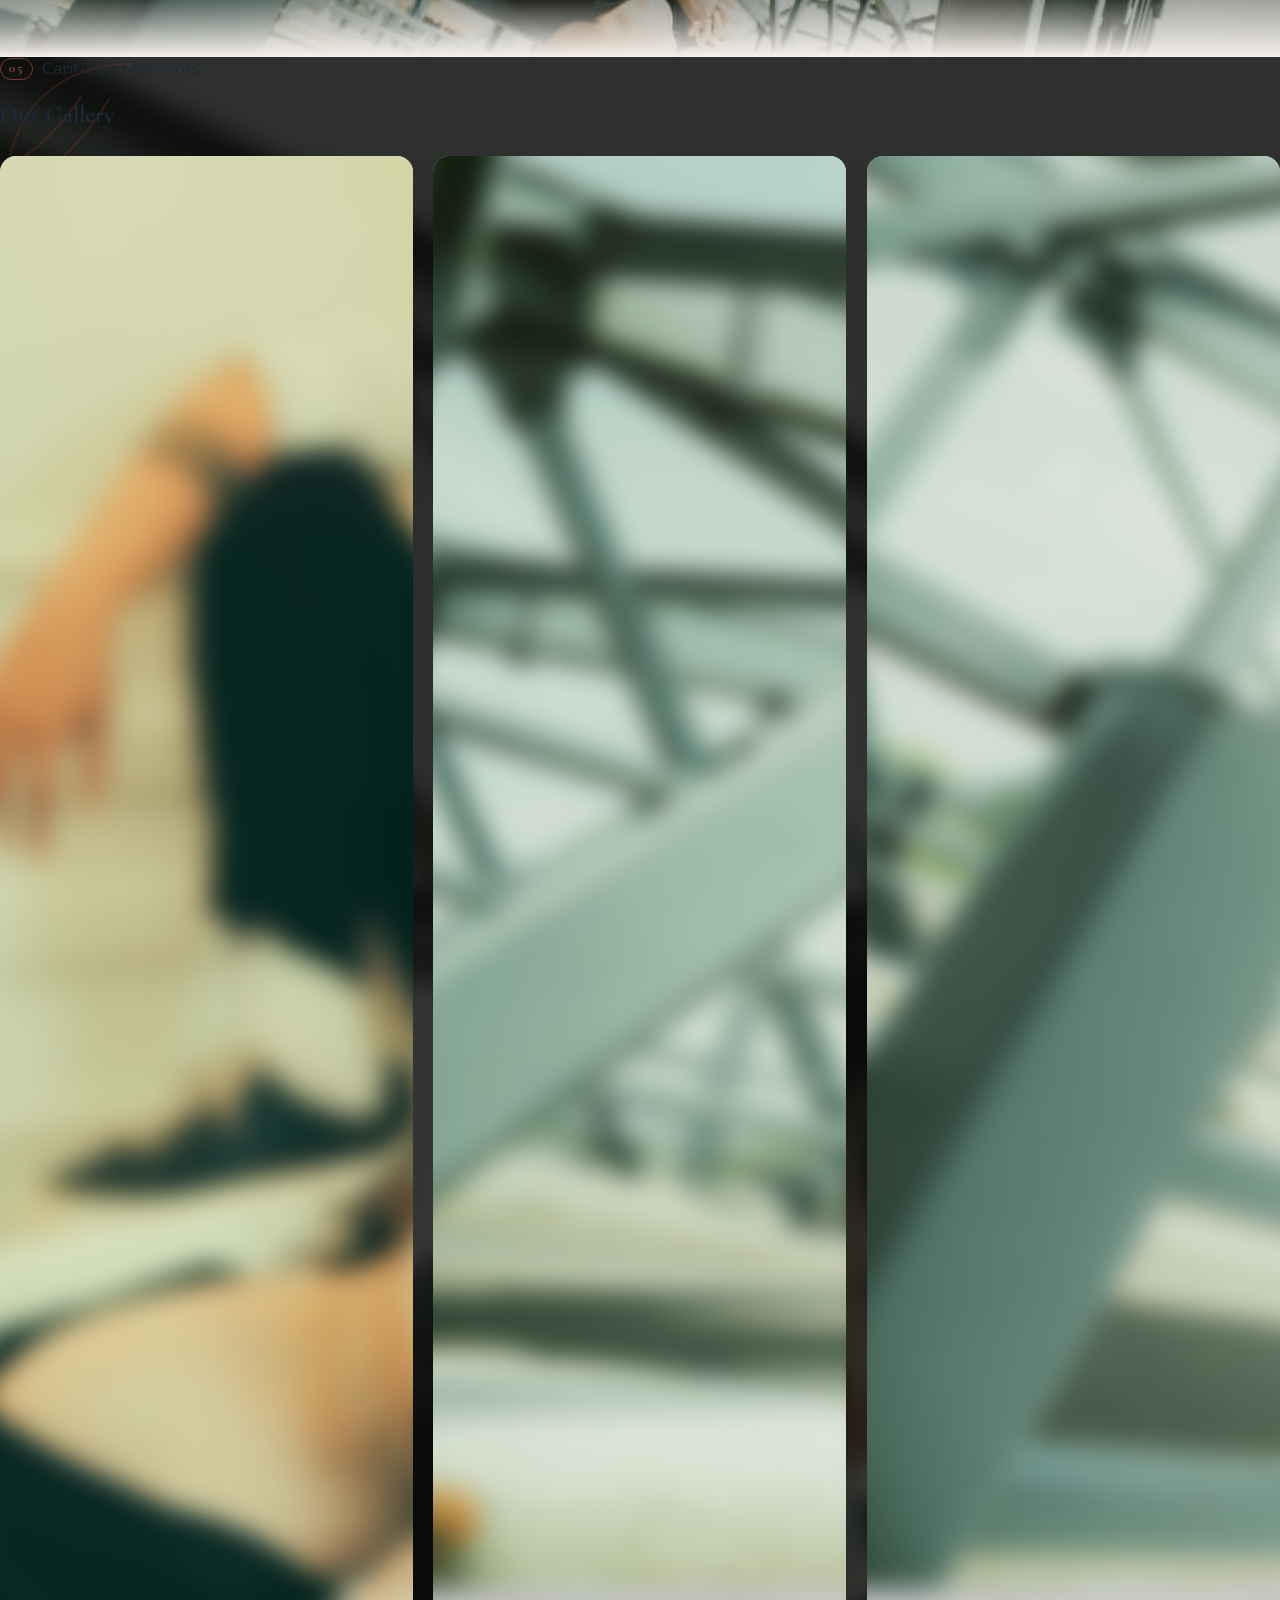
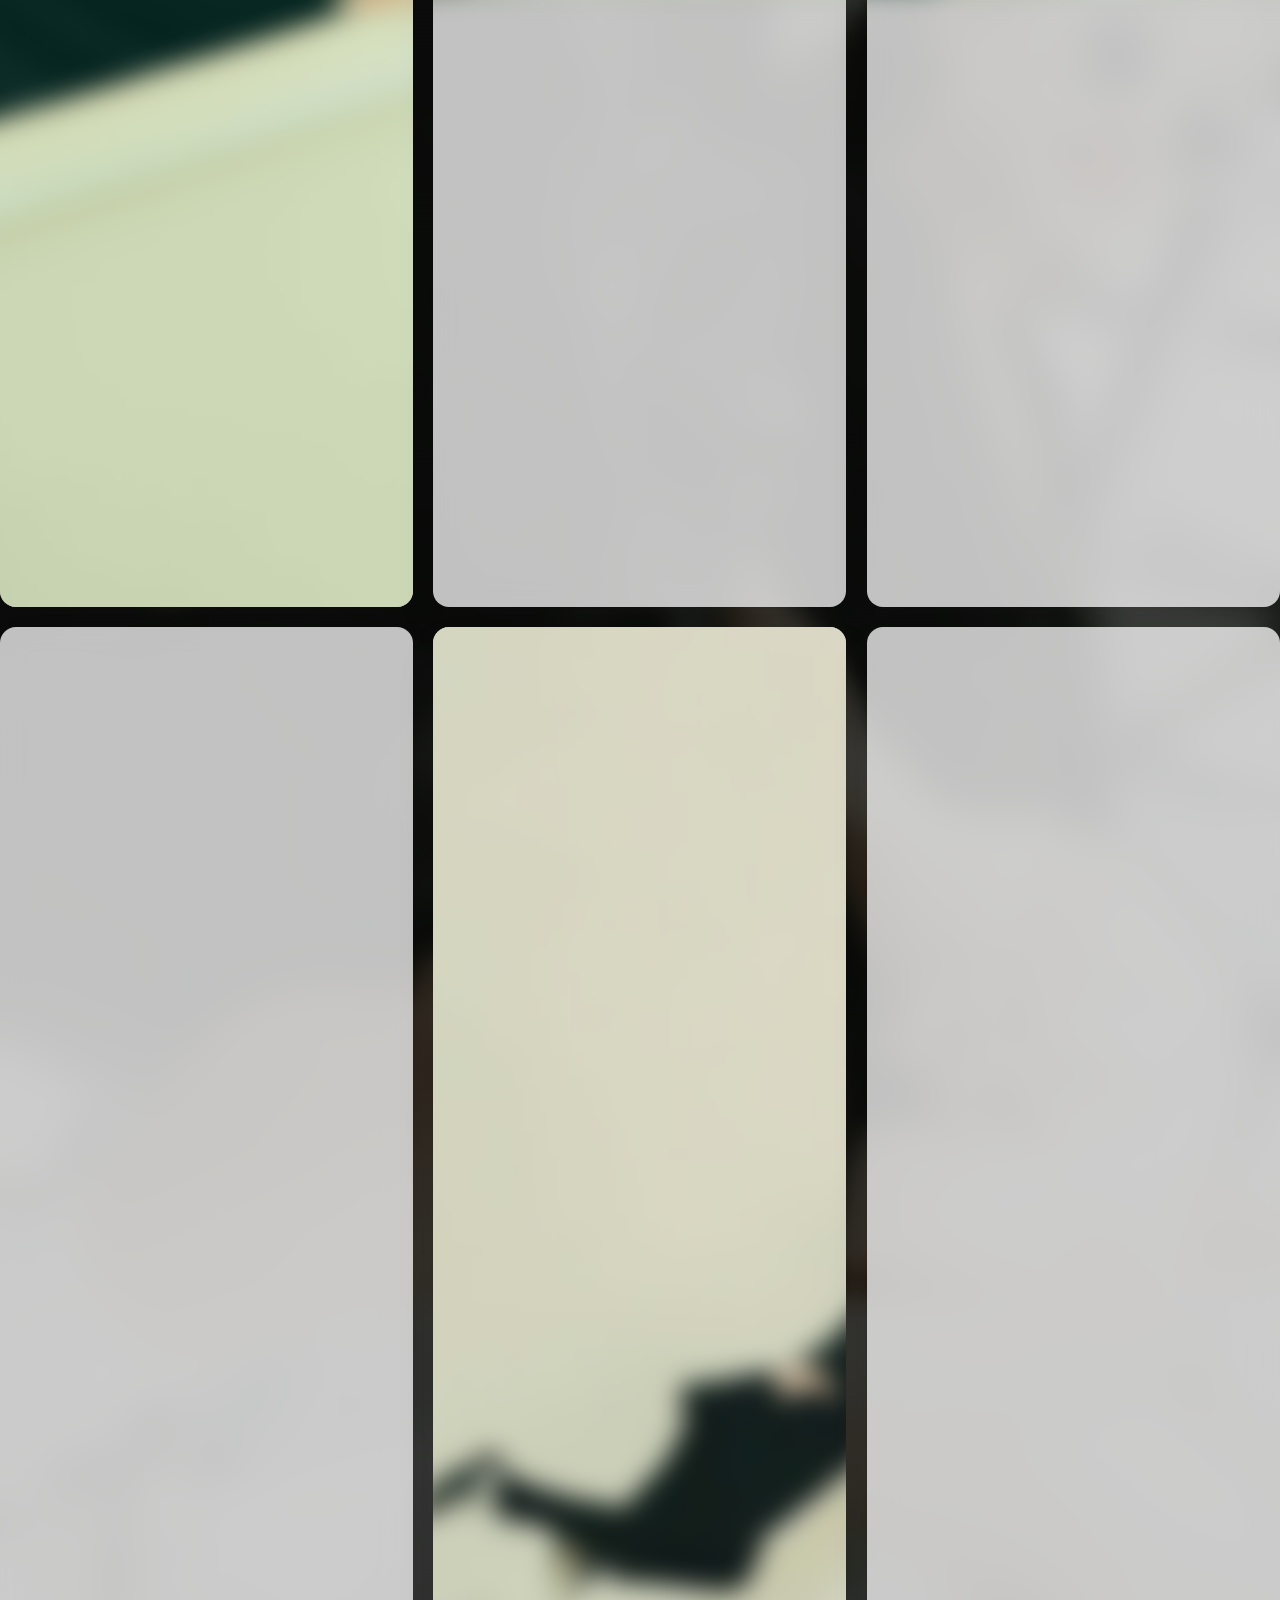
==== commit 7334103b: "Add files via upload" ====
--- a/index.html
+++ b/index.html
@@ -392,7 +392,7 @@
     <!-- ATTIRE GUIDE SECTION -->
     <section id="attire" class="py-20 px-4 max-w-5xl lg:max-w-6xl mx-auto text-center relative ornament-floral">
       <div class="section-bg" aria-hidden="true">
-        <img src="assets/images/attire.jpg" alt="" loading="lazy" decoding="async">
+        <img src="assets/images/attire2.jpg" alt="" loading="lazy" decoding="async">
       </div>
       <div class="corner-ornament corner-ornament--tl" aria-hidden="true">
         <svg viewBox="0 0 100 100" fill="none" stroke="#C24426" stroke-width="1.5">
@@ -420,11 +420,11 @@
         </div>
 
         <div class="attire-image cursor-pointer reveal-zoom delay-100">
-          <img src="assets/images/attire.jpg" alt="Dress code illustrations" loading="lazy" decoding="async">
+          <img src="assets/images/attire2.jpg" alt="Dress code illustrations" loading="lazy" decoding="async">
         </div>
 
         <!-- Attire Color Palettes -->
-        <div class="grid grid-cols-1 md:grid-cols-2 gap-8 max-w-4xl mx-auto mt-8">
+        <div class="grid grid-cols-1 md:grid-cols-3 gap-8 max-w-5xl mx-auto mt-8">
           <!-- Ninongs & Ninangs -->
           <div class="attire-palette-card reveal-left delay-200">
             <h3 class="font-cursive text-2xl text-white mb-1">Ninongs & Ninangs</h3>
@@ -435,6 +435,20 @@
               <span class="swatch" style="background:#D4B98C; --swatch-color:#D4B98C" data-hex="#D4B98C"></span>
               <span class="swatch" style="background:#E5D5AD; --swatch-color:#E5D5AD" data-hex="#E5D5AD"></span>
               <span class="swatch" style="background:#F2E8D0; --swatch-color:#F2E8D0" data-hex="#F2E8D0"></span>
+            </div>
+          </div>
+
+          <!-- Secondary Sponsors -->
+          <div class="attire-palette-card reveal-up delay-250">
+            <h3 class="font-cursive text-2xl text-white mb-1">Secondary Sponsors</h3>
+            <p class="font-sans text-xs uppercase tracking-widest text-orange-200 mb-4">Formal</p>
+            <p class="font-serif text-lg text-white italic mb-1">Terracotta Gown / Black Suit</p>
+            <div class="attire-palette mt-4 justify-center">
+              <span class="swatch" style="background:#8B3A2A; --swatch-color:#8B3A2A" data-hex="#8B3A2A"></span>
+              <span class="swatch" style="background:#A0522D; --swatch-color:#A0522D" data-hex="#A0522D"></span>
+              <span class="swatch" style="background:#C24426; --swatch-color:#C24426" data-hex="#C24426"></span>
+              <span class="swatch" style="background:#D4714E; --swatch-color:#D4714E" data-hex="#D4714E"></span>
+              <span class="swatch" style="background:#E8956A; --swatch-color:#E8956A" data-hex="#E8956A"></span>
             </div>
           </div>
 
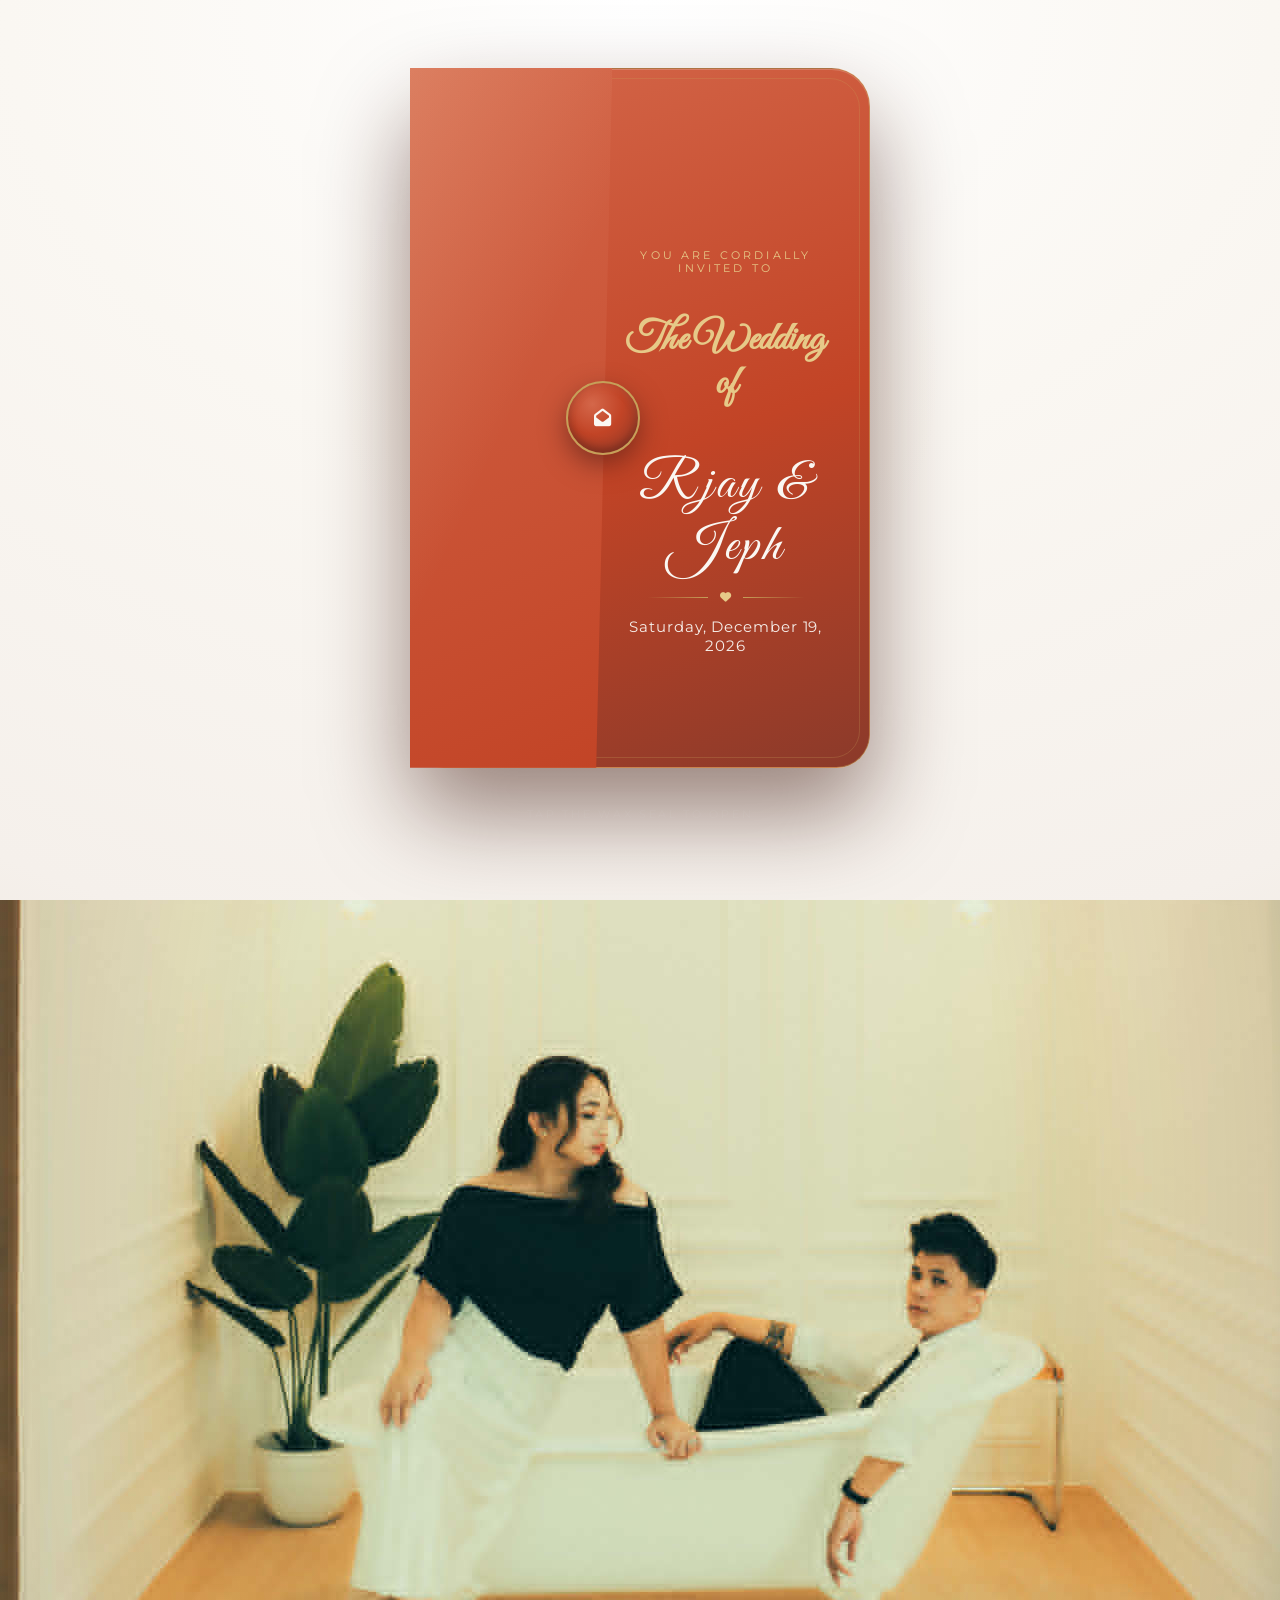
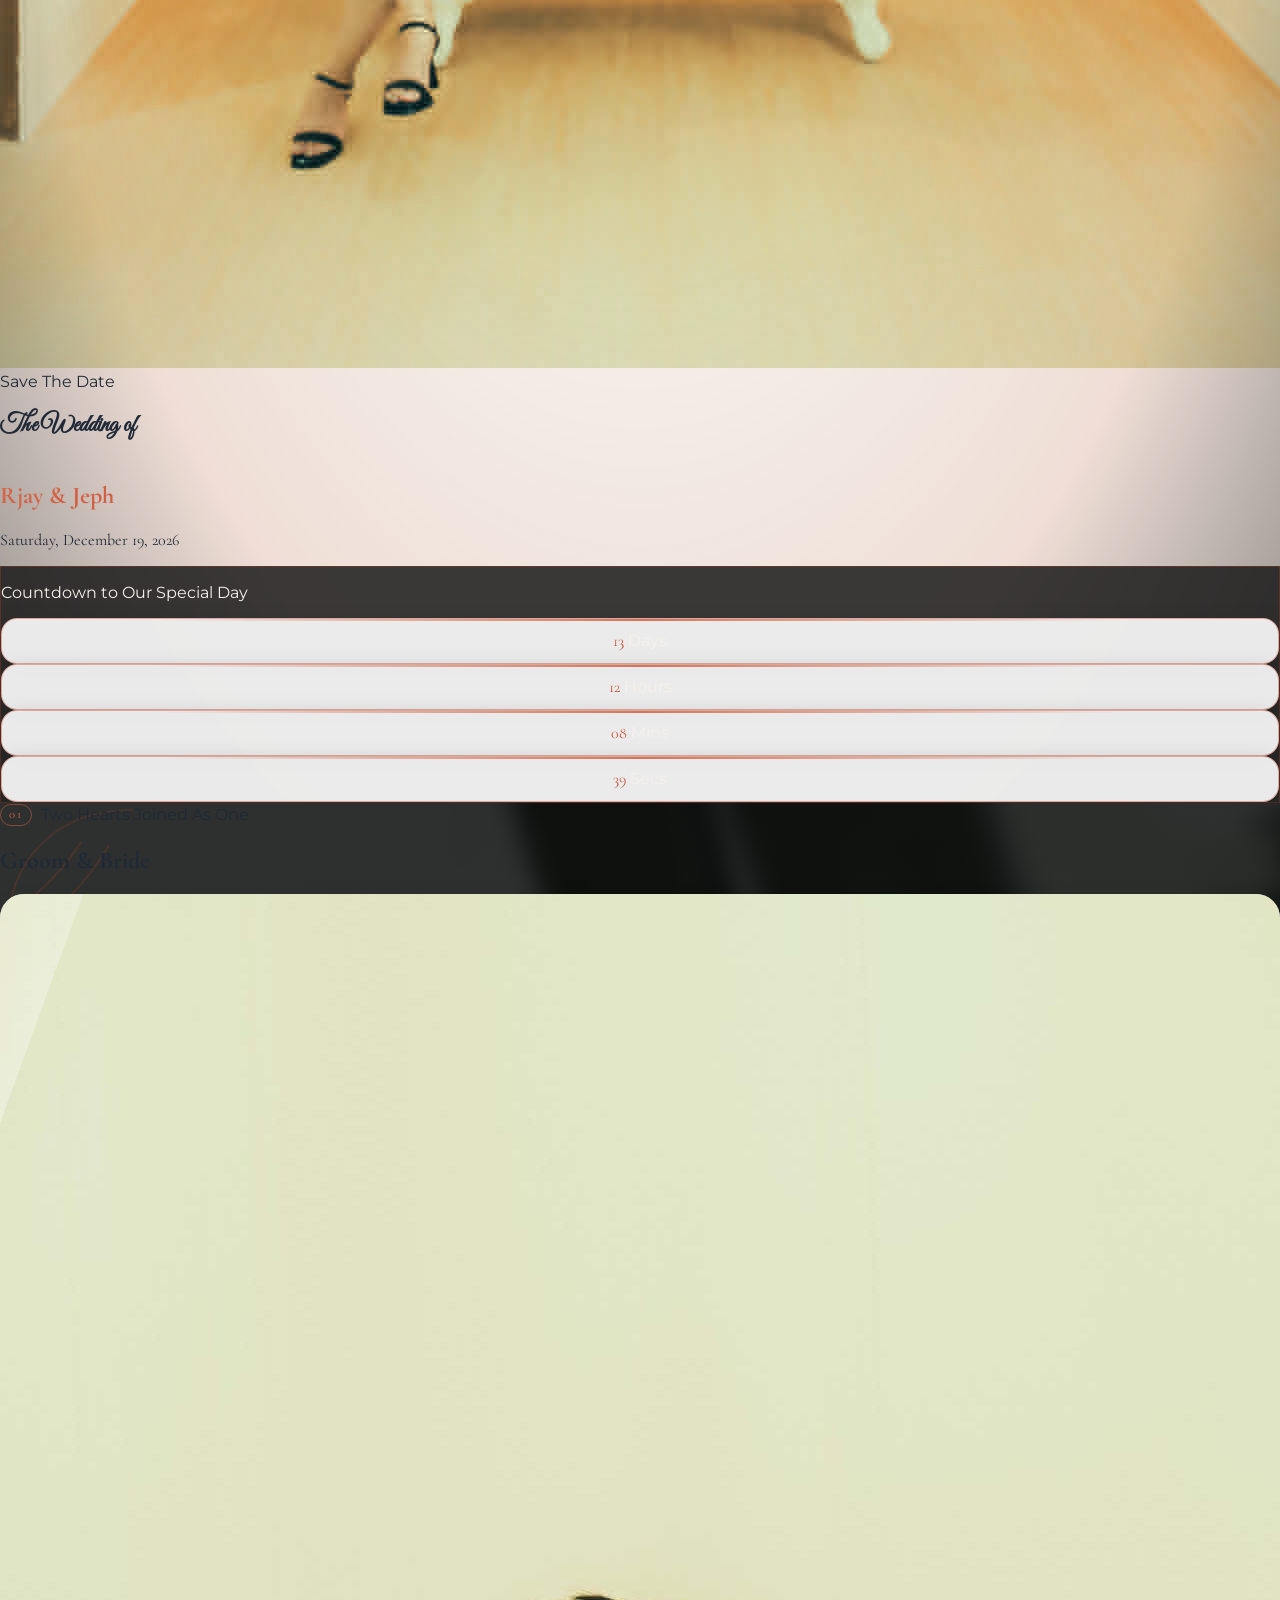
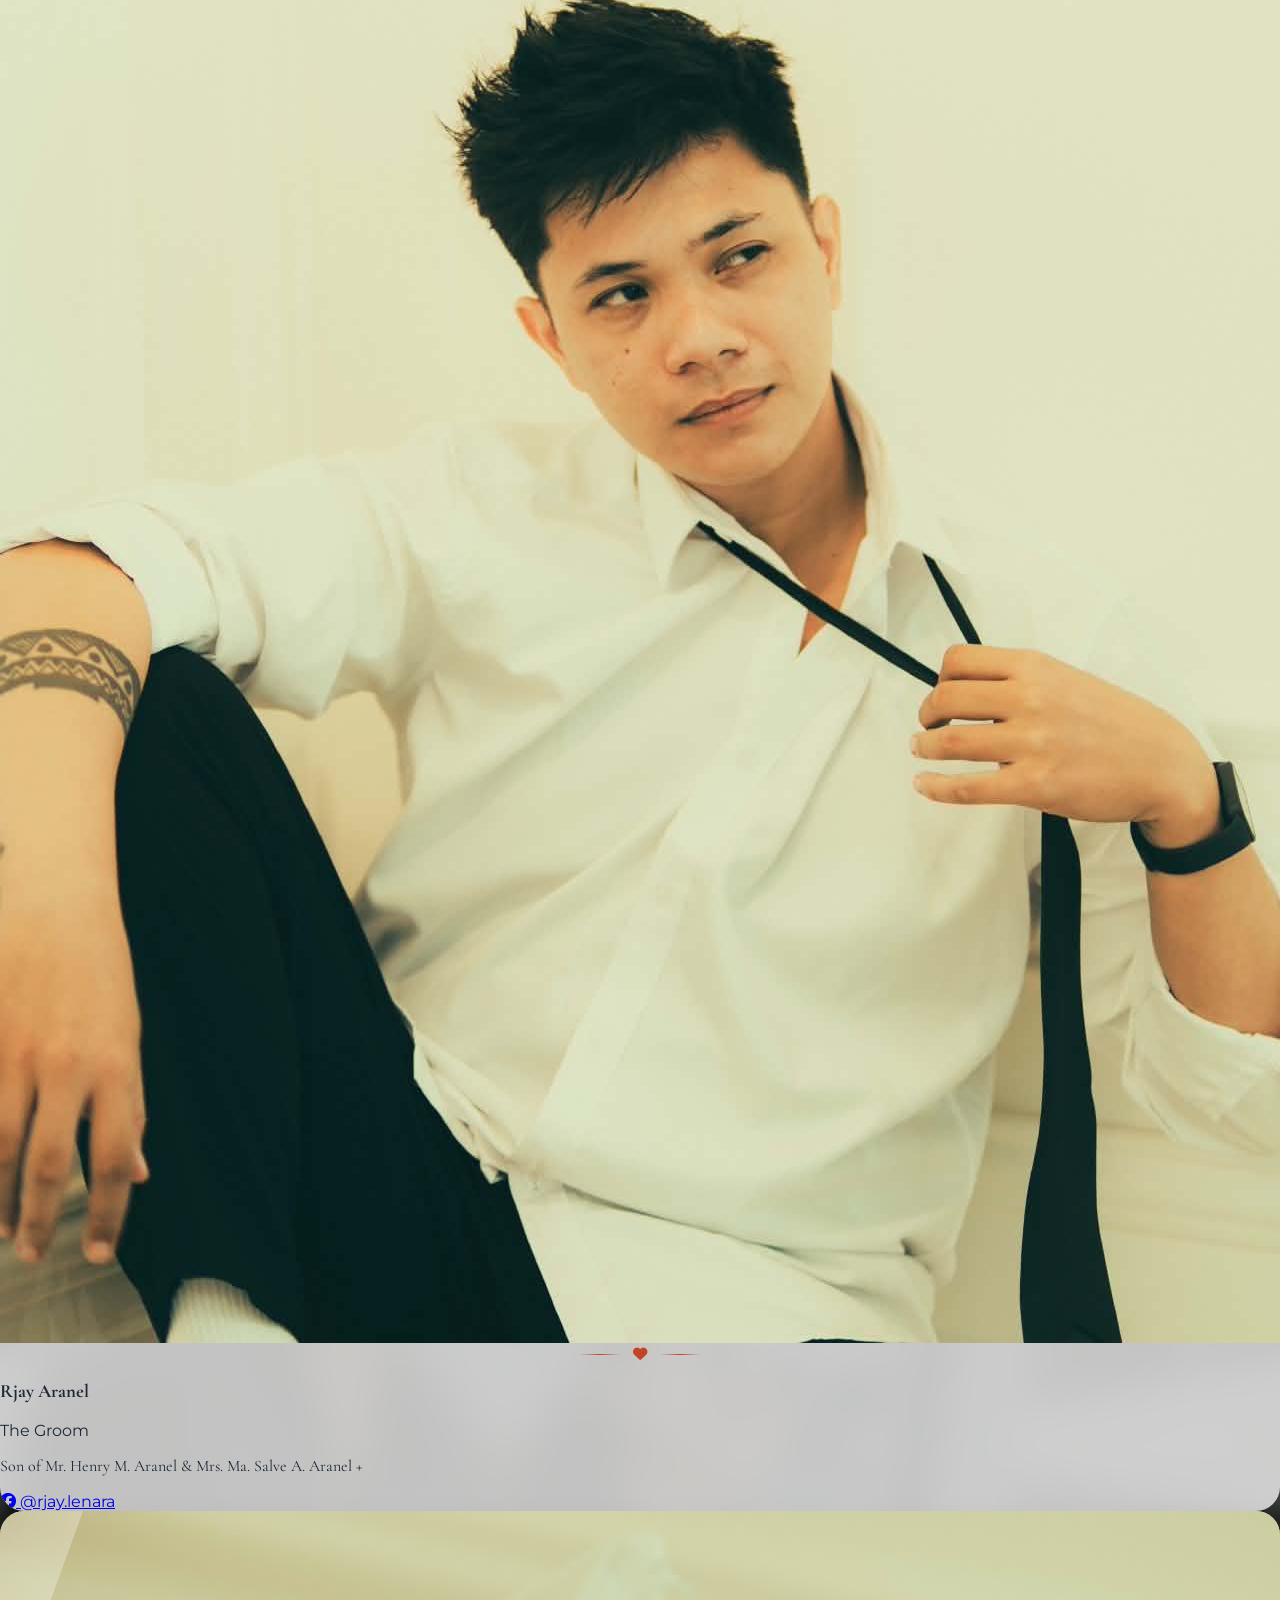
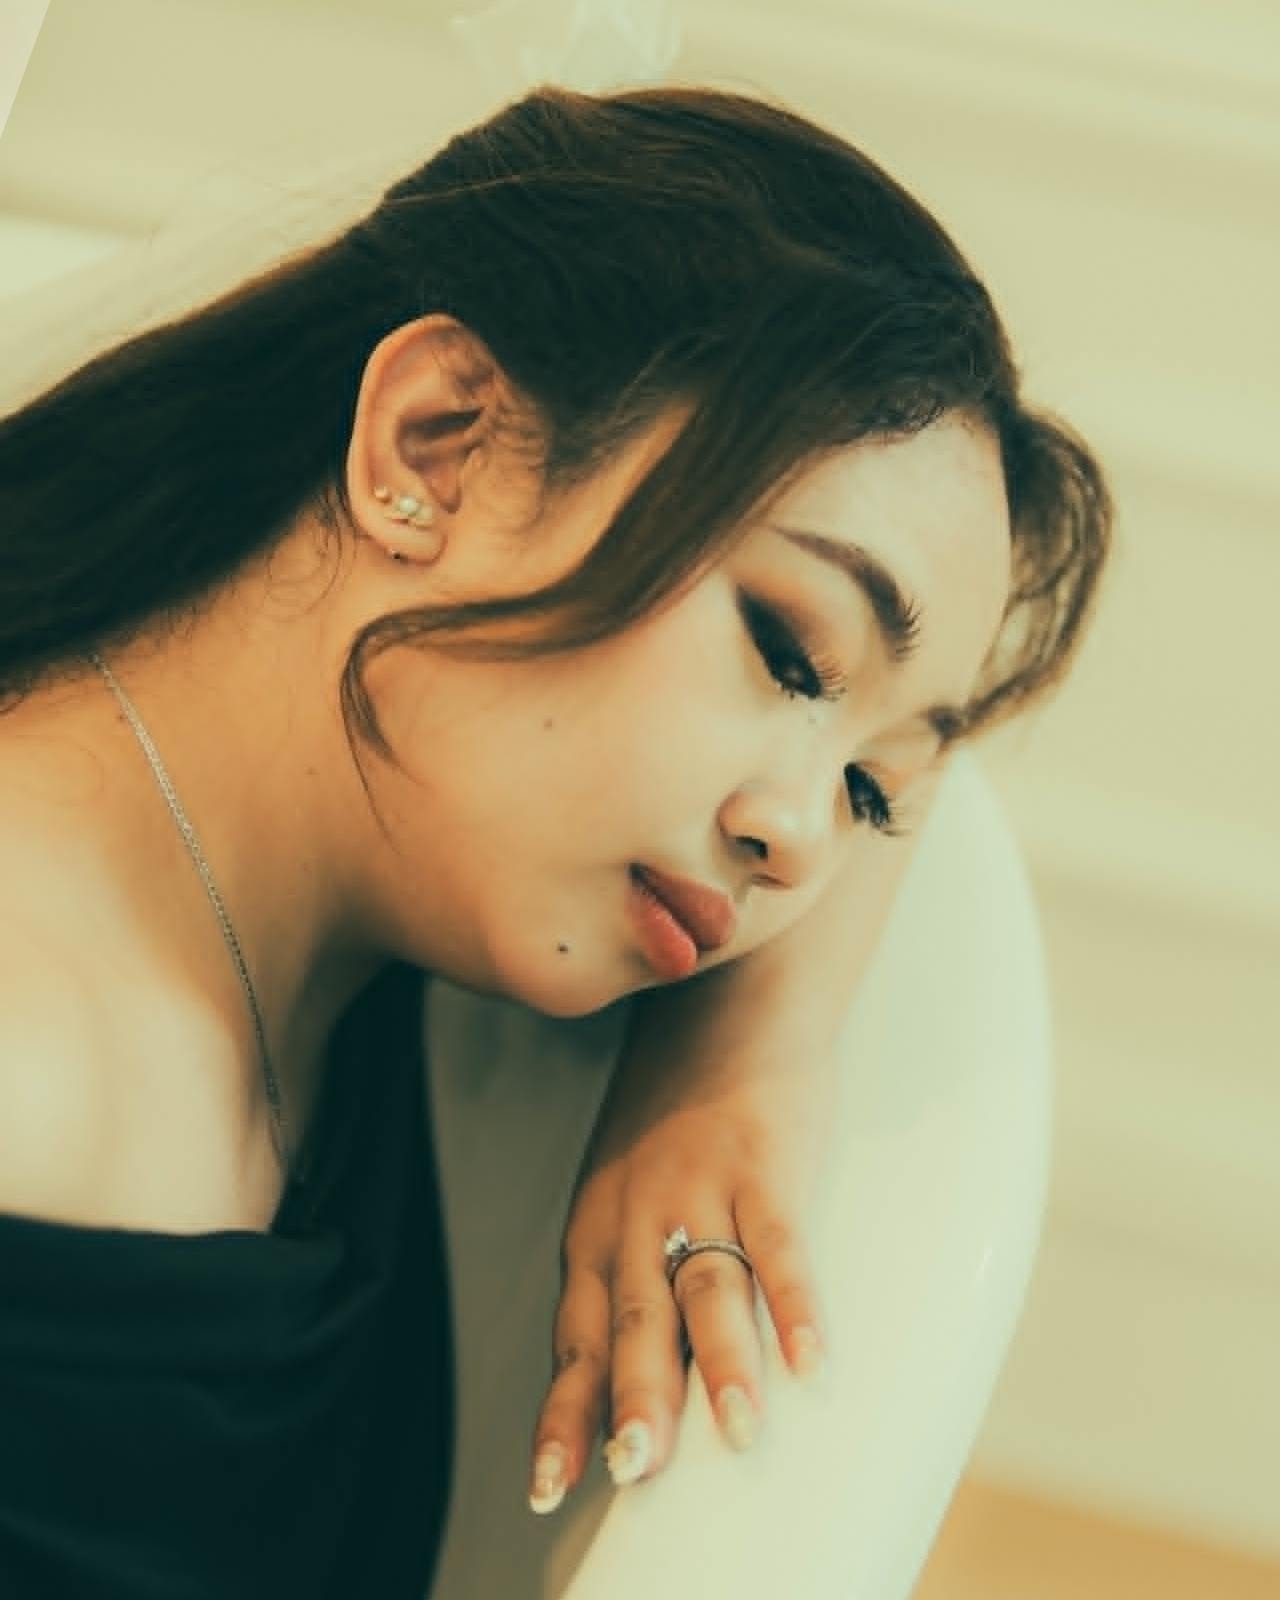
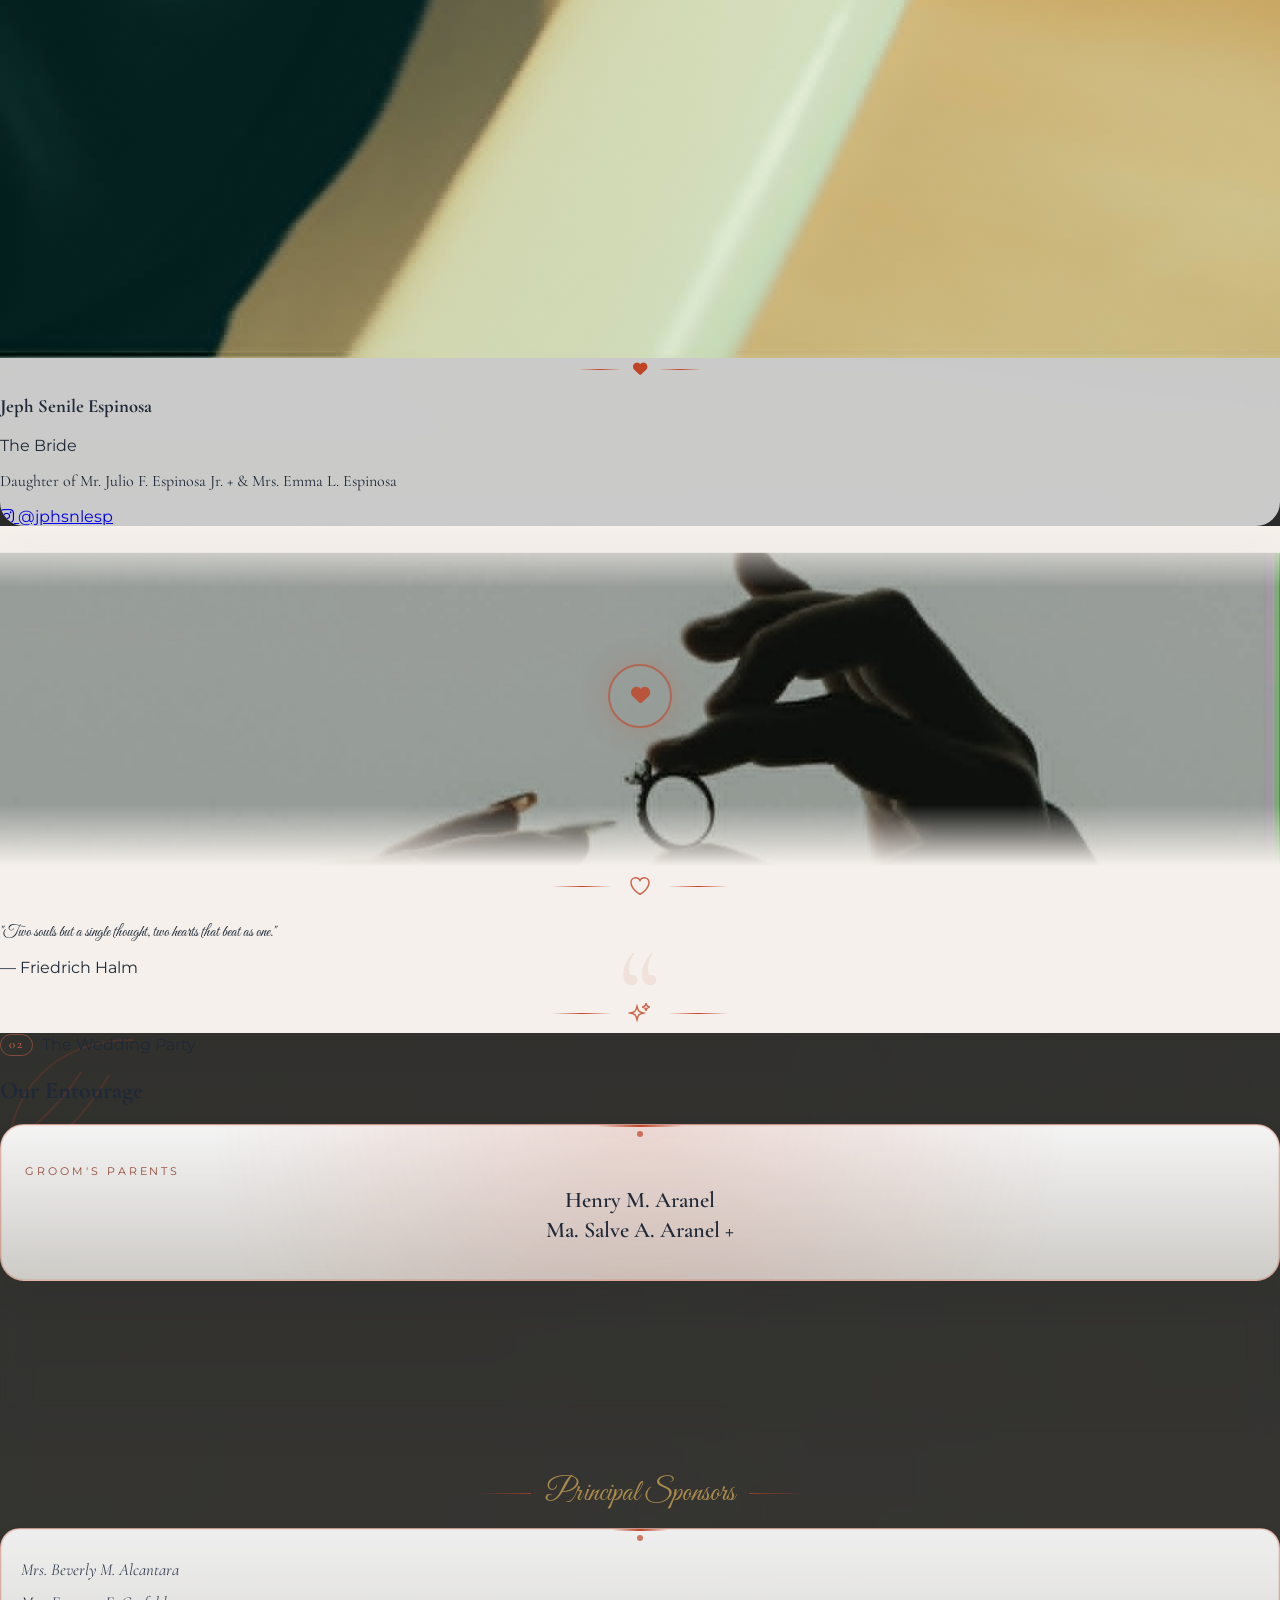
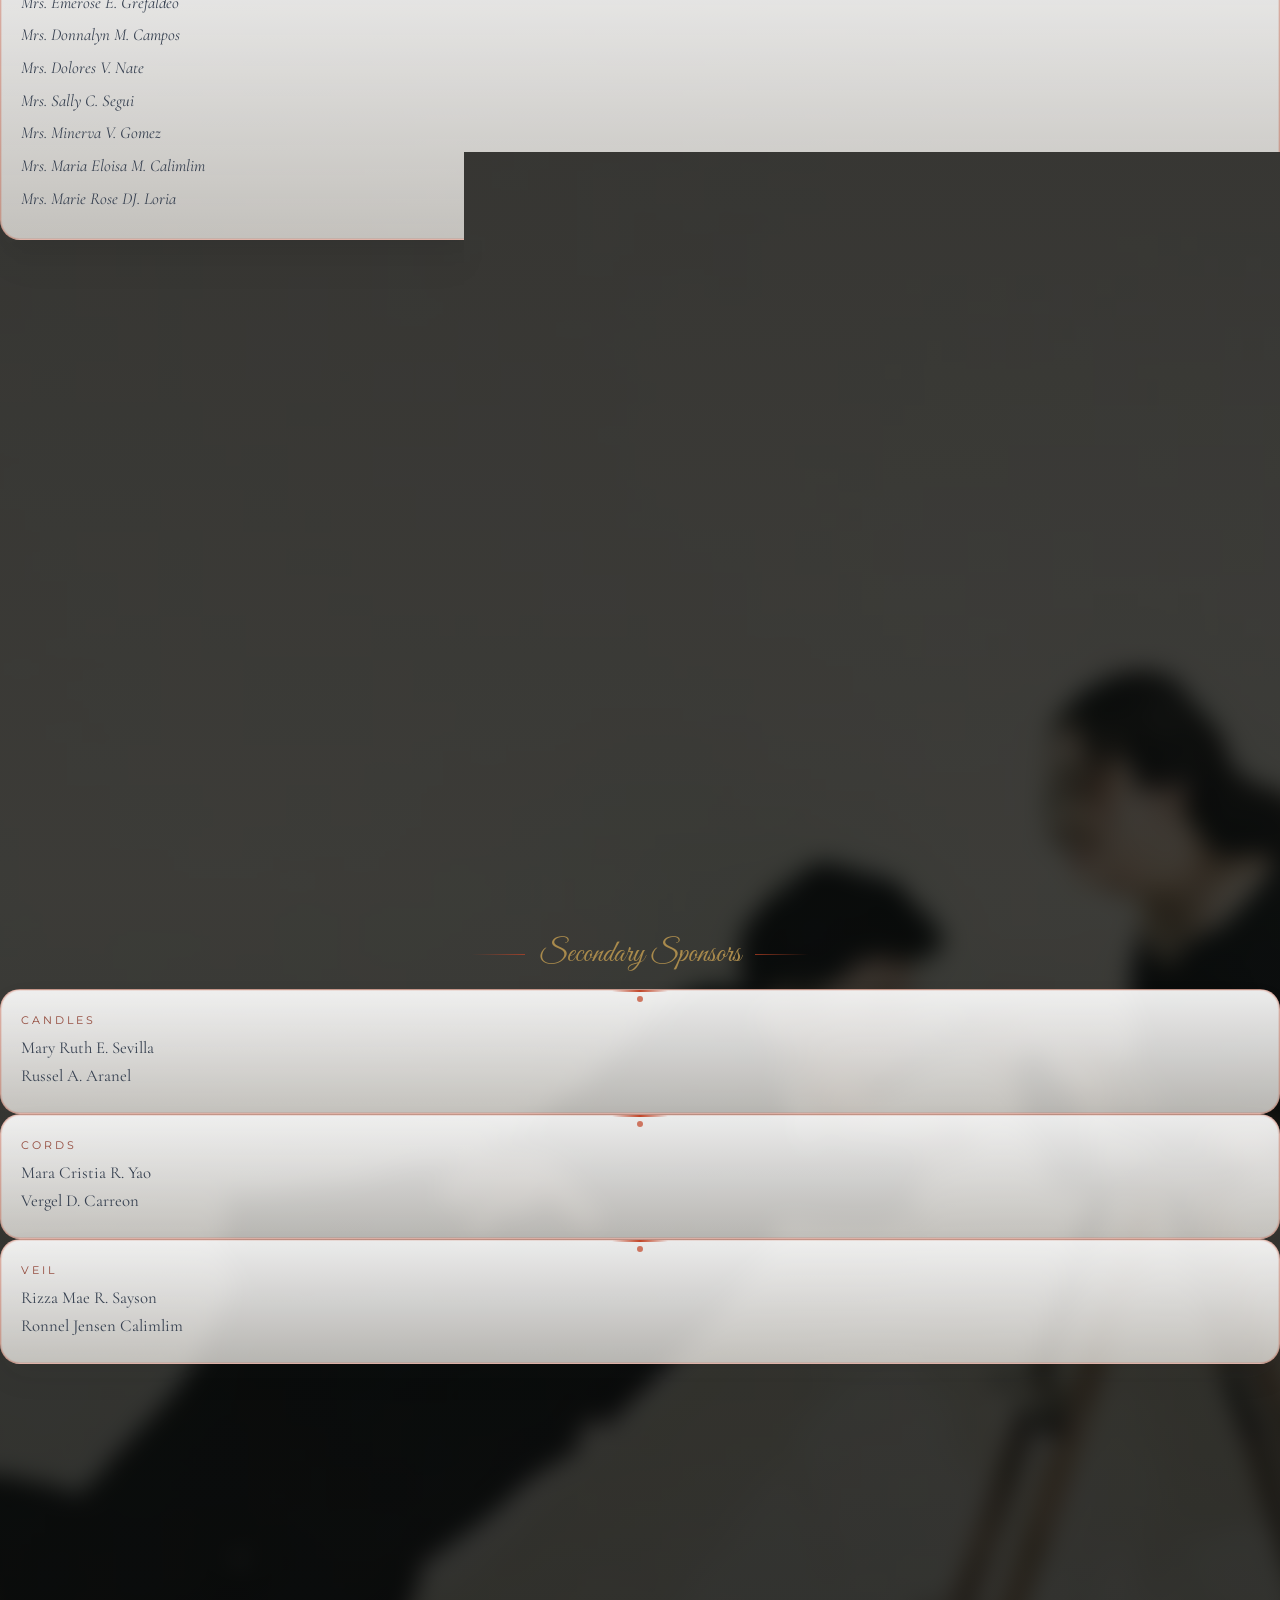
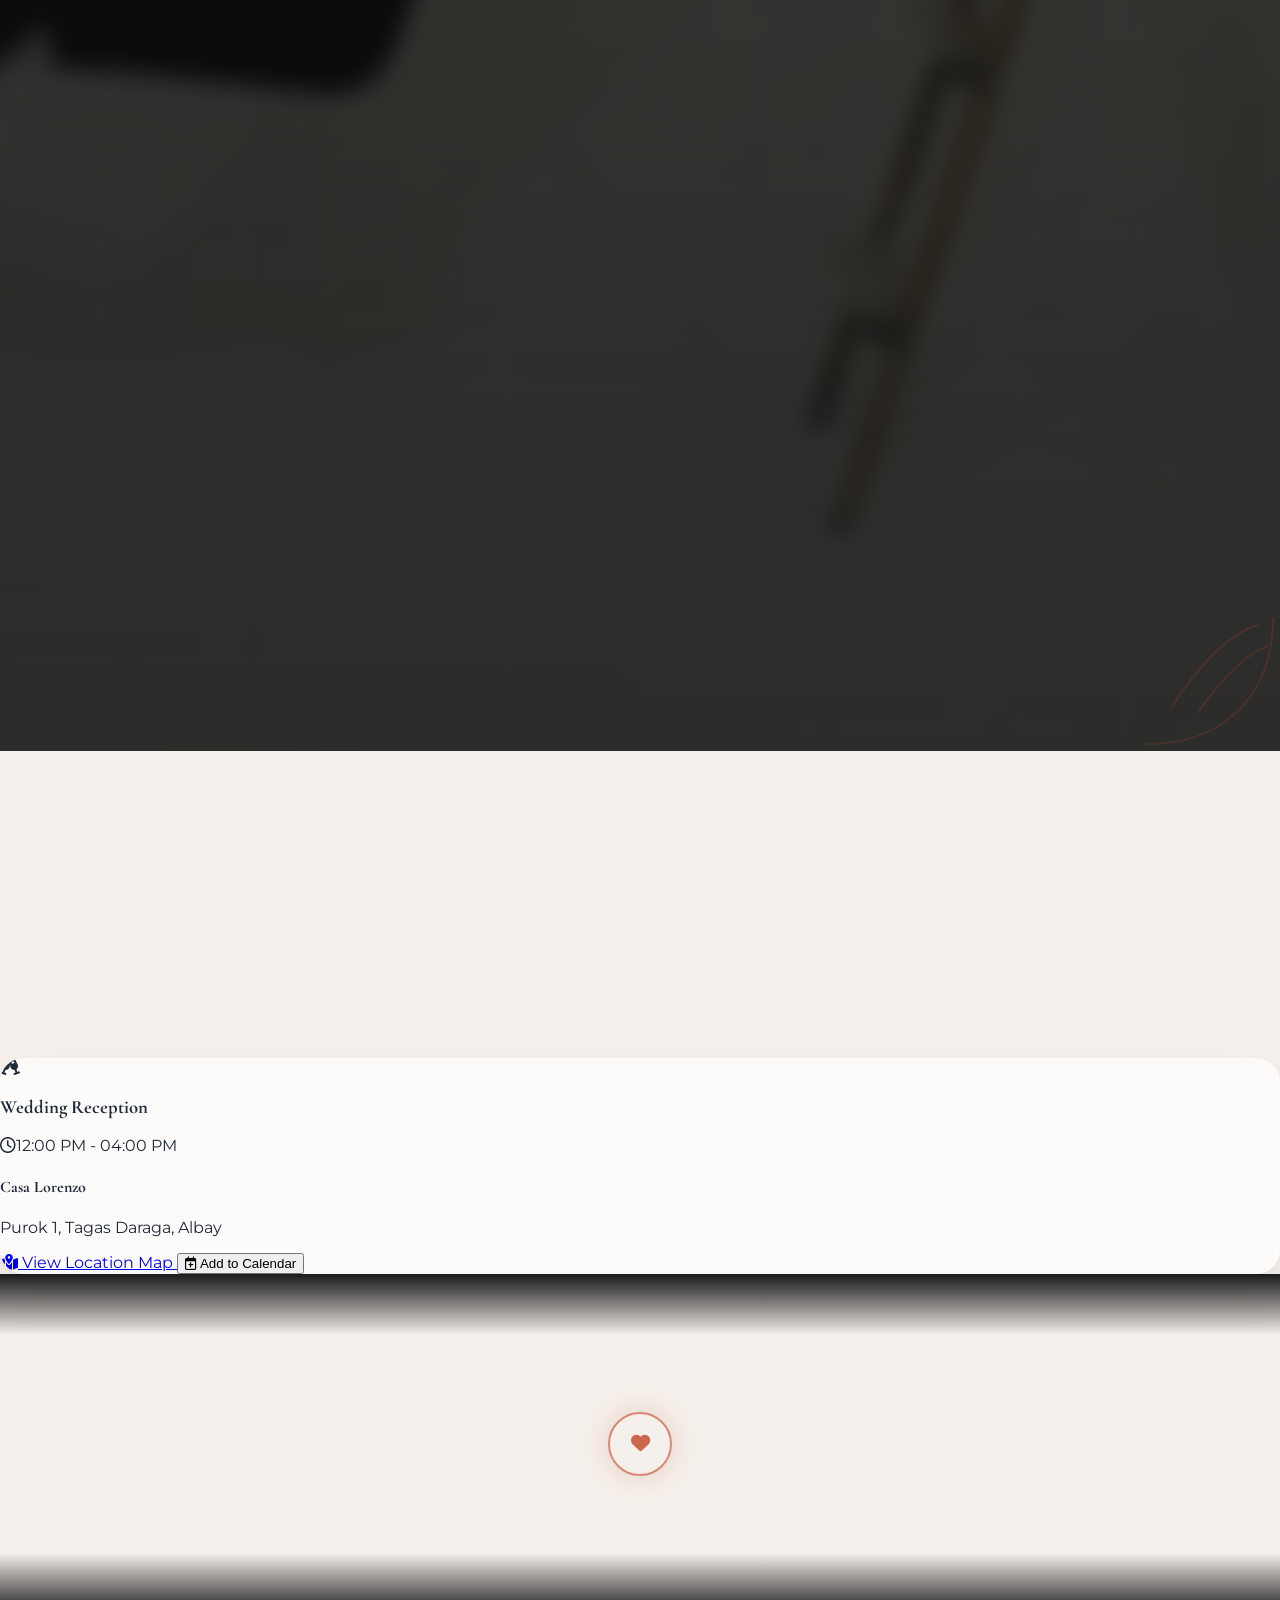
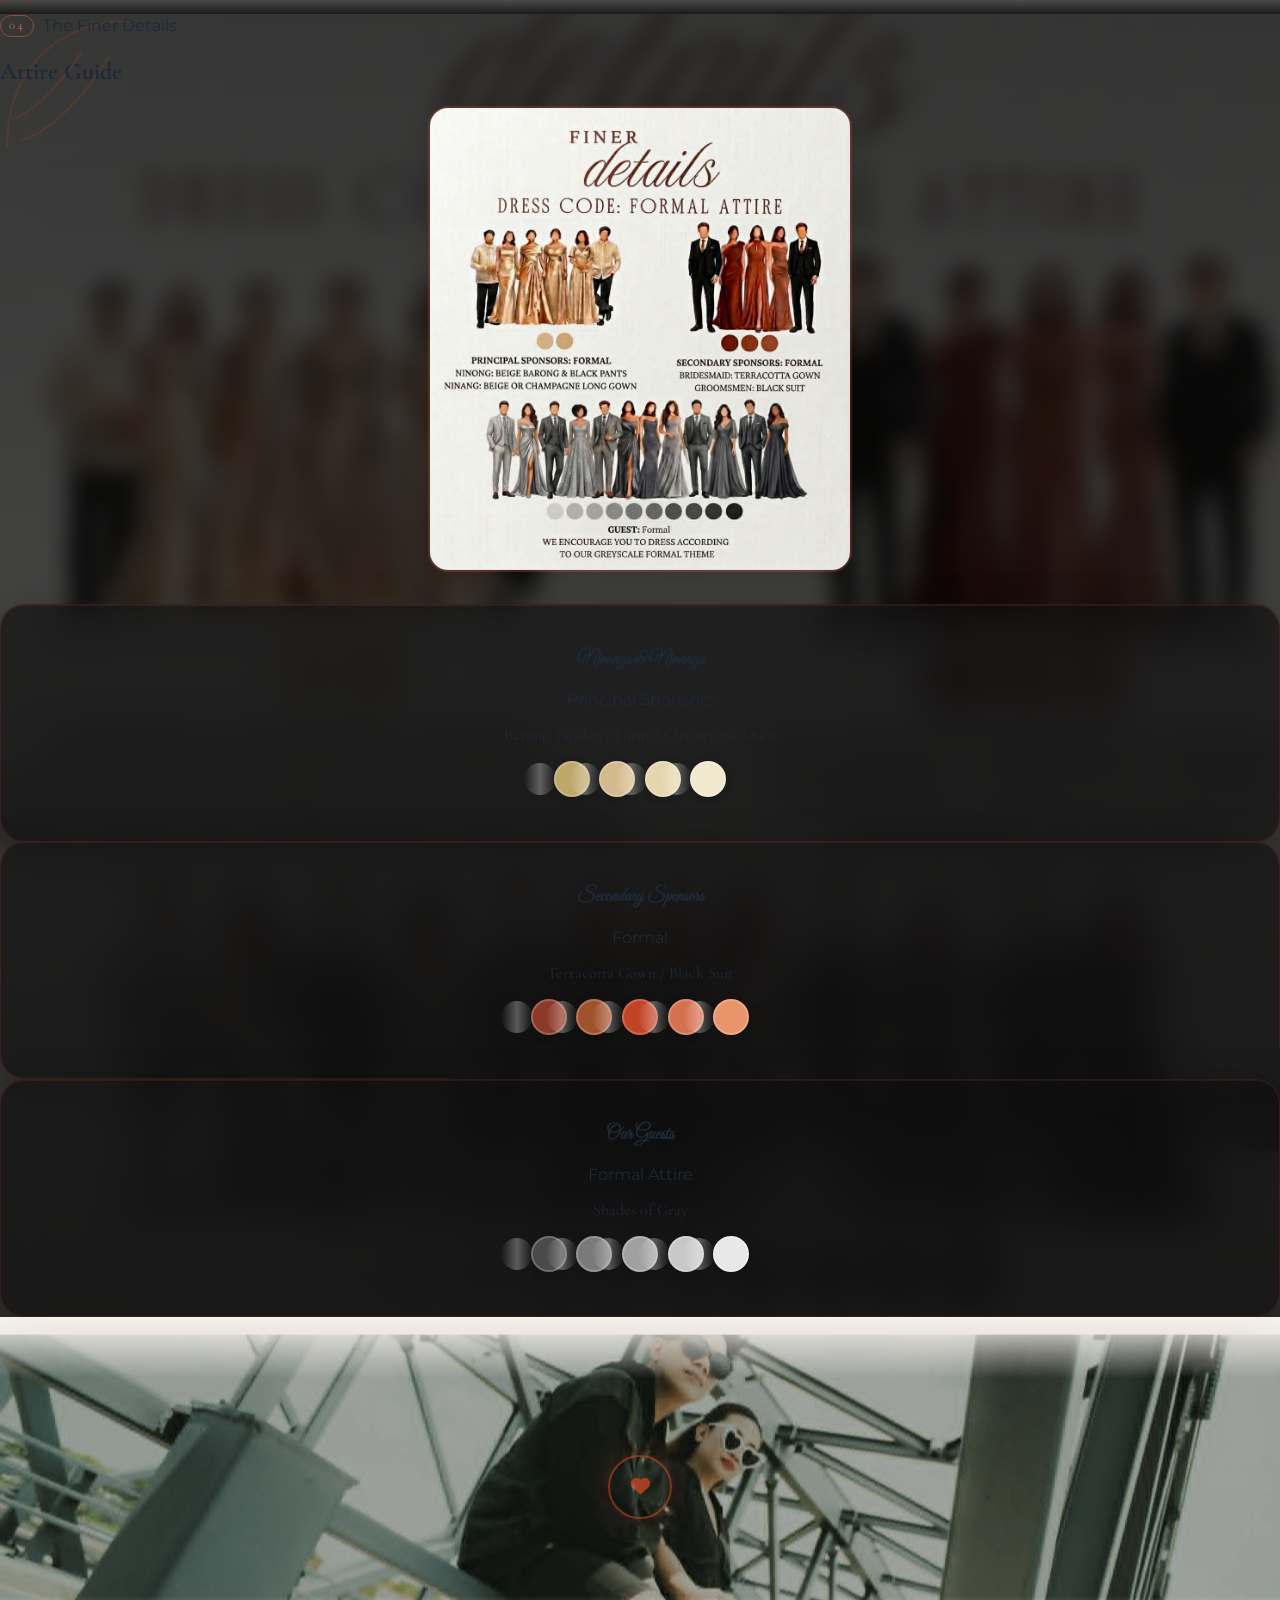
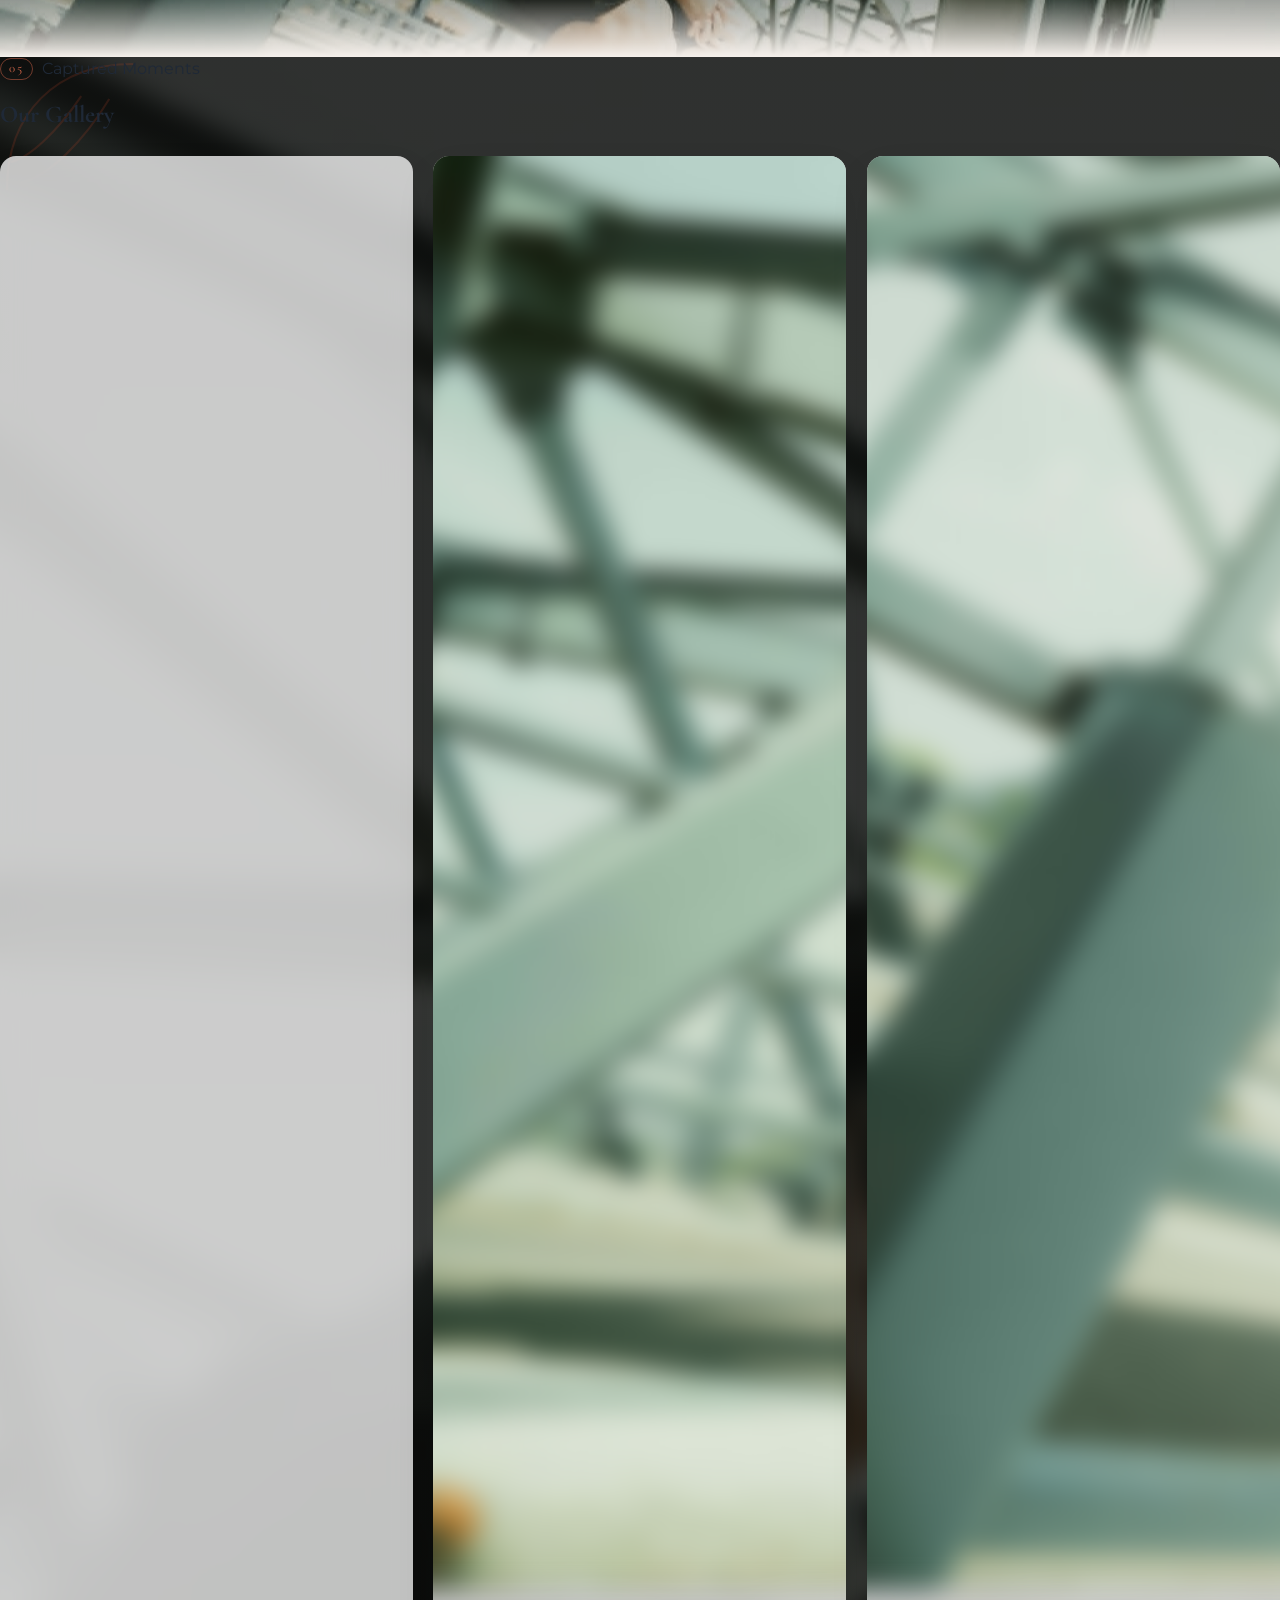
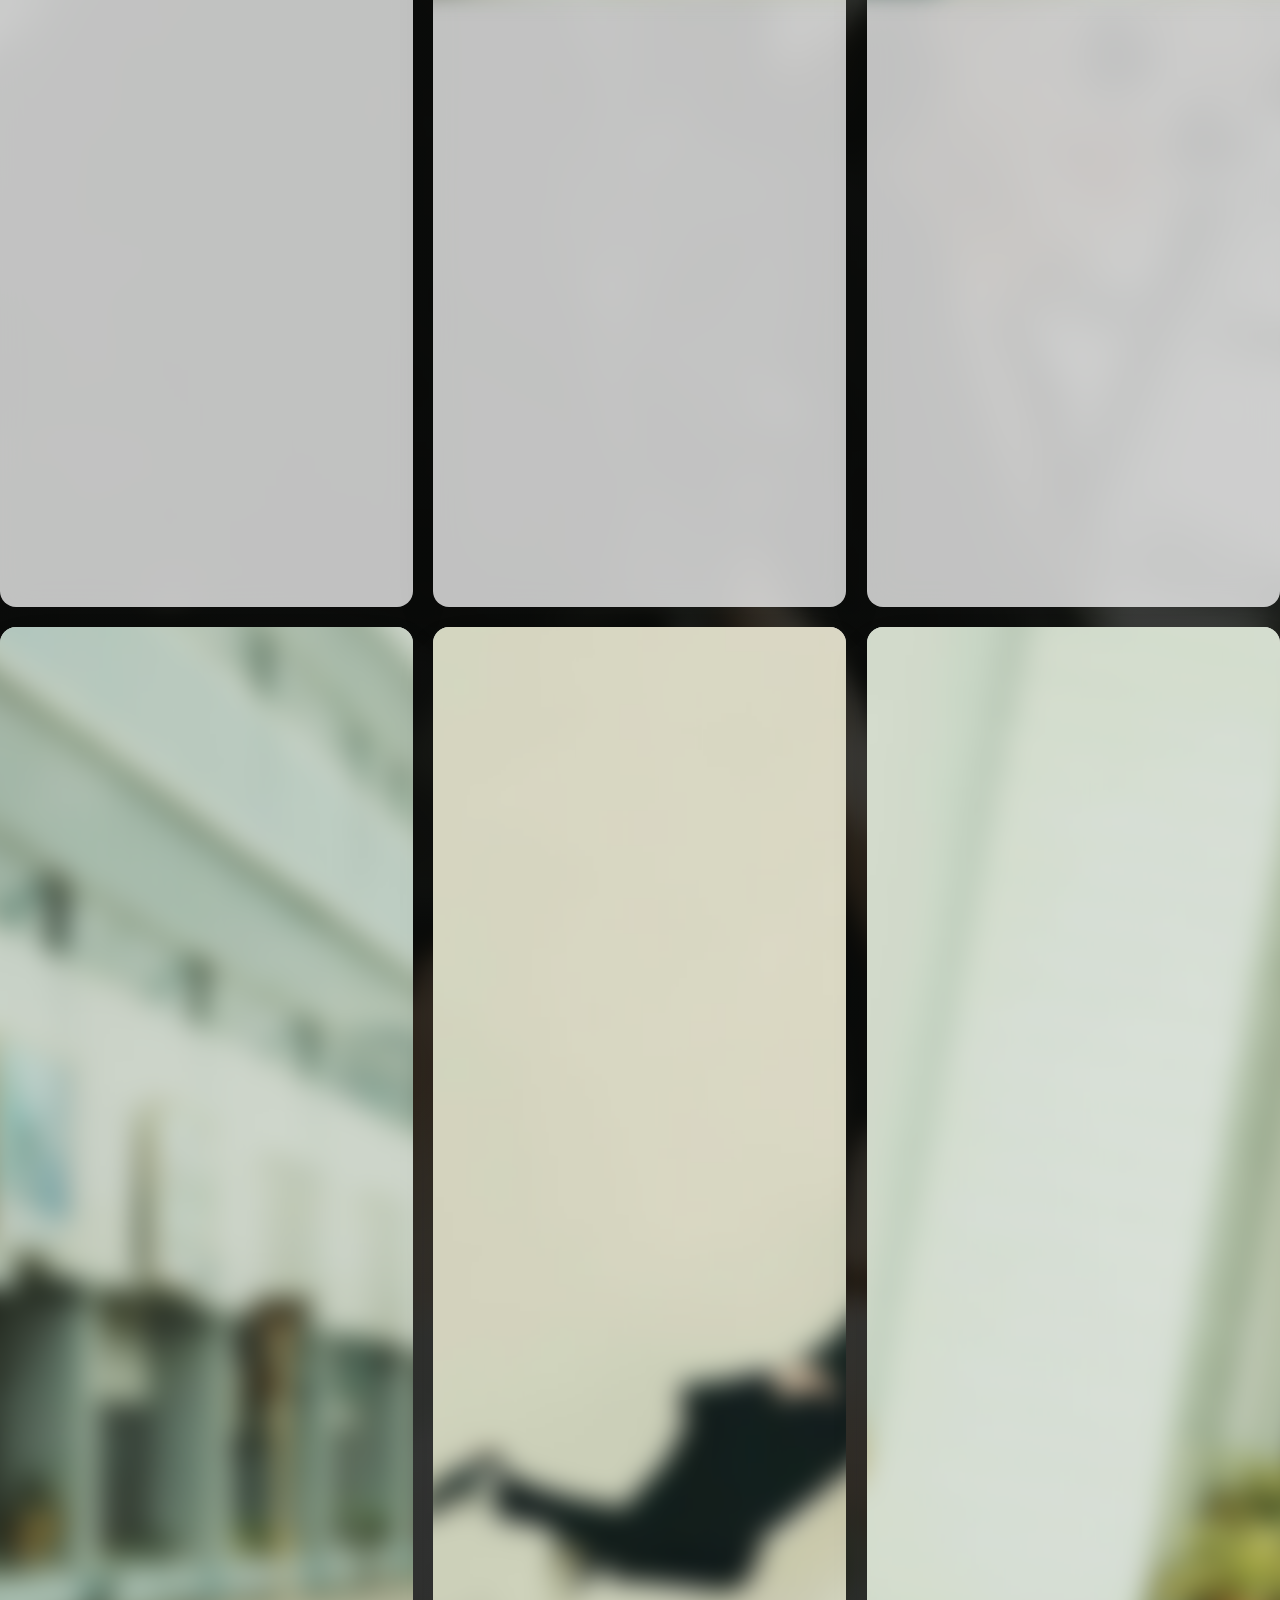
==== commit 3d197614: "Add files via upload" ====
--- a/index.html
+++ b/index.html
@@ -455,7 +455,7 @@
           <!-- Guests -->
           <div class="attire-palette-card reveal-right delay-300">
             <h3 class="font-cursive text-2xl text-white mb-1">Our Guests</h3>
-            <p class="font-sans text-xs uppercase tracking-widest text-orange-200 mb-4">Semi-Formal Attire</p>
+            <p class="font-sans text-xs uppercase tracking-widest text-orange-200 mb-4">Formal Attire</p>
             <p class="font-serif text-lg text-white italic mb-1">Shades of Gray</p>
             <div class="attire-palette mt-4 justify-center">
               <span class="swatch" style="background:#4A4A4A; --swatch-color:#4A4A4A" data-hex="#4A4A4A"></span>
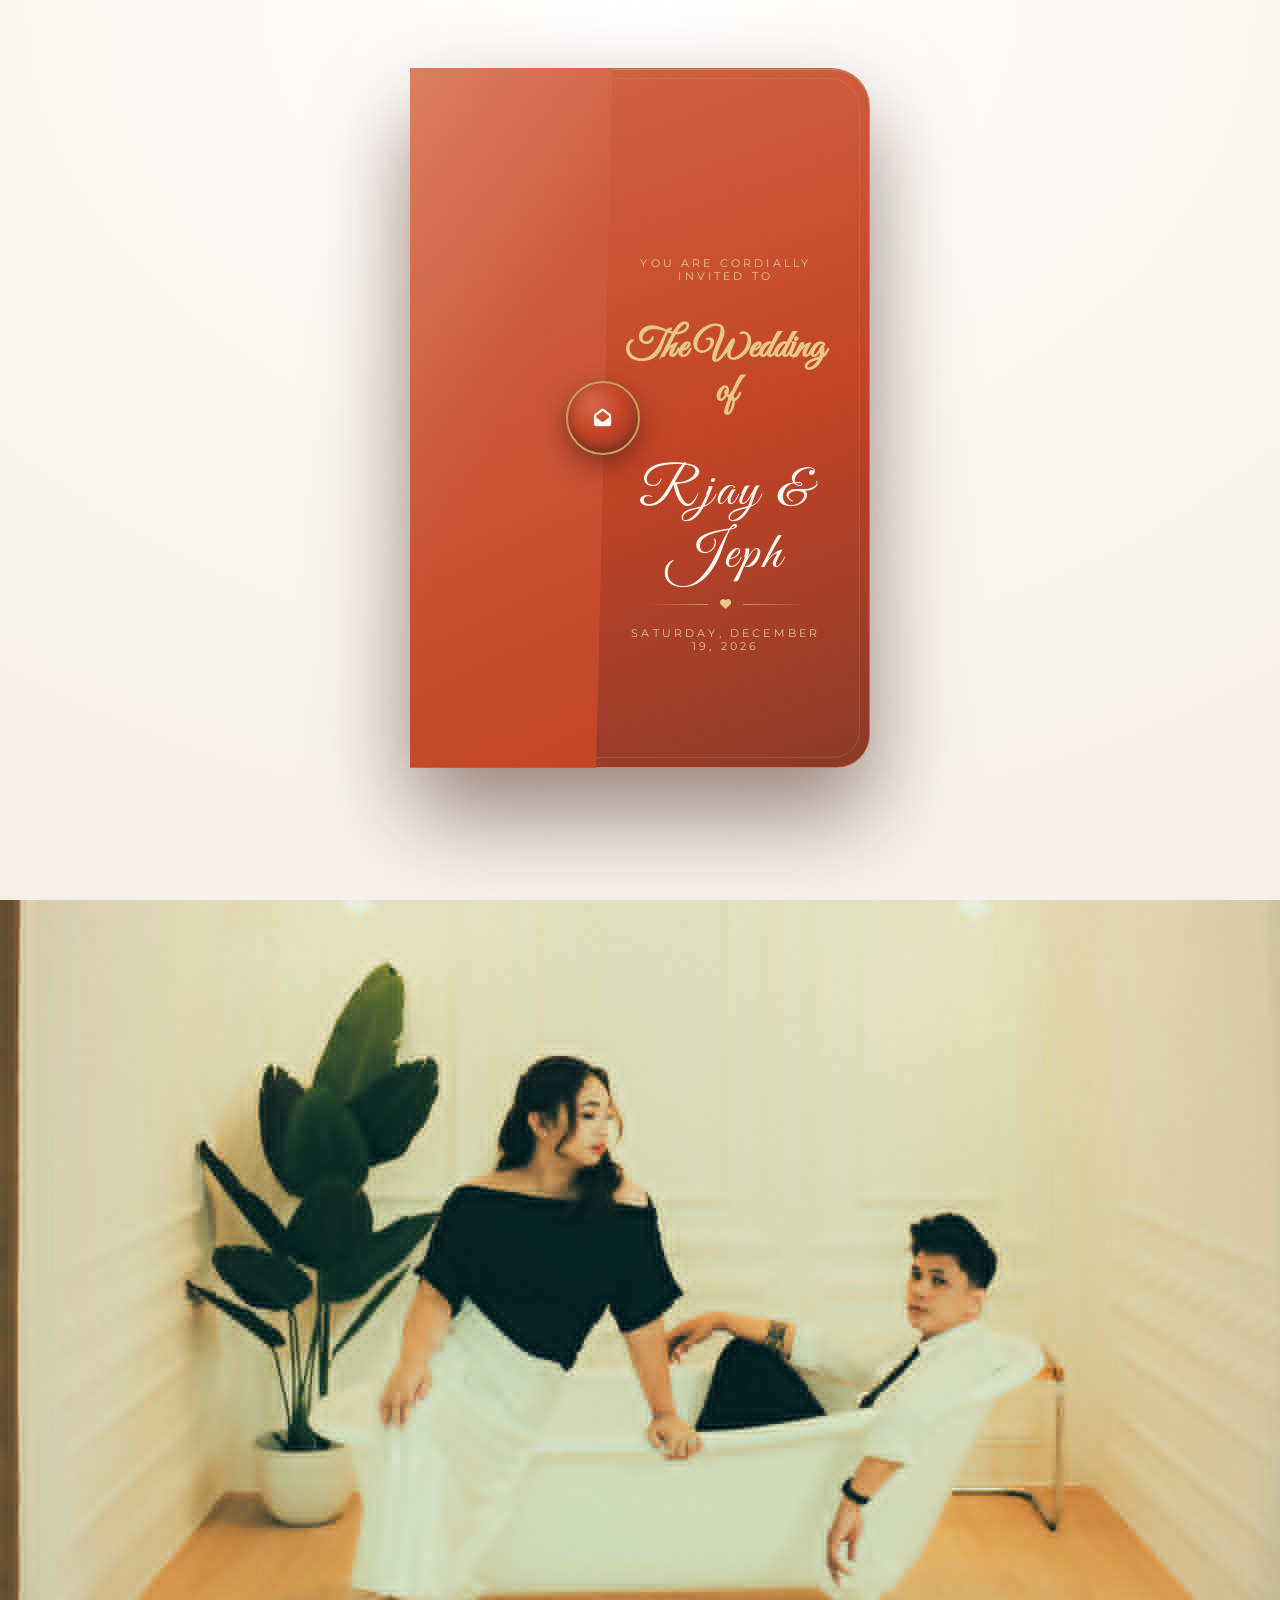
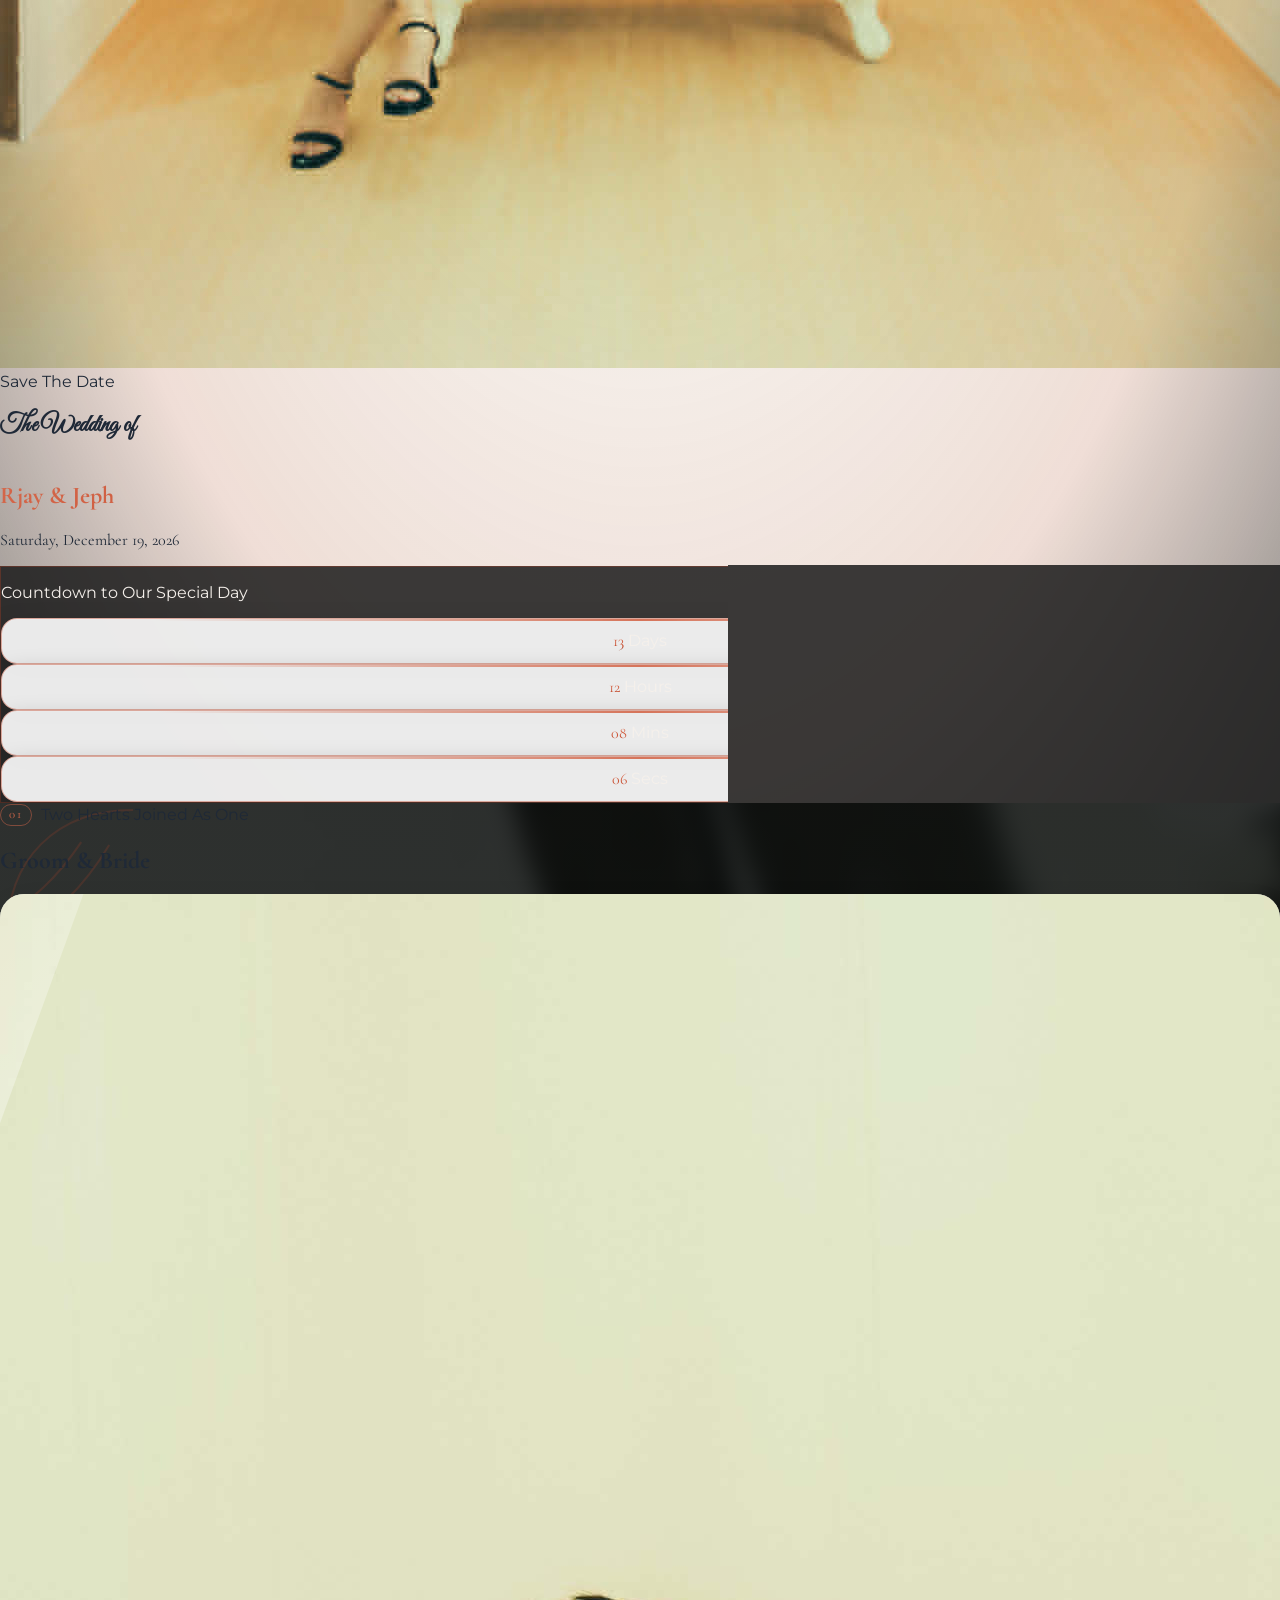
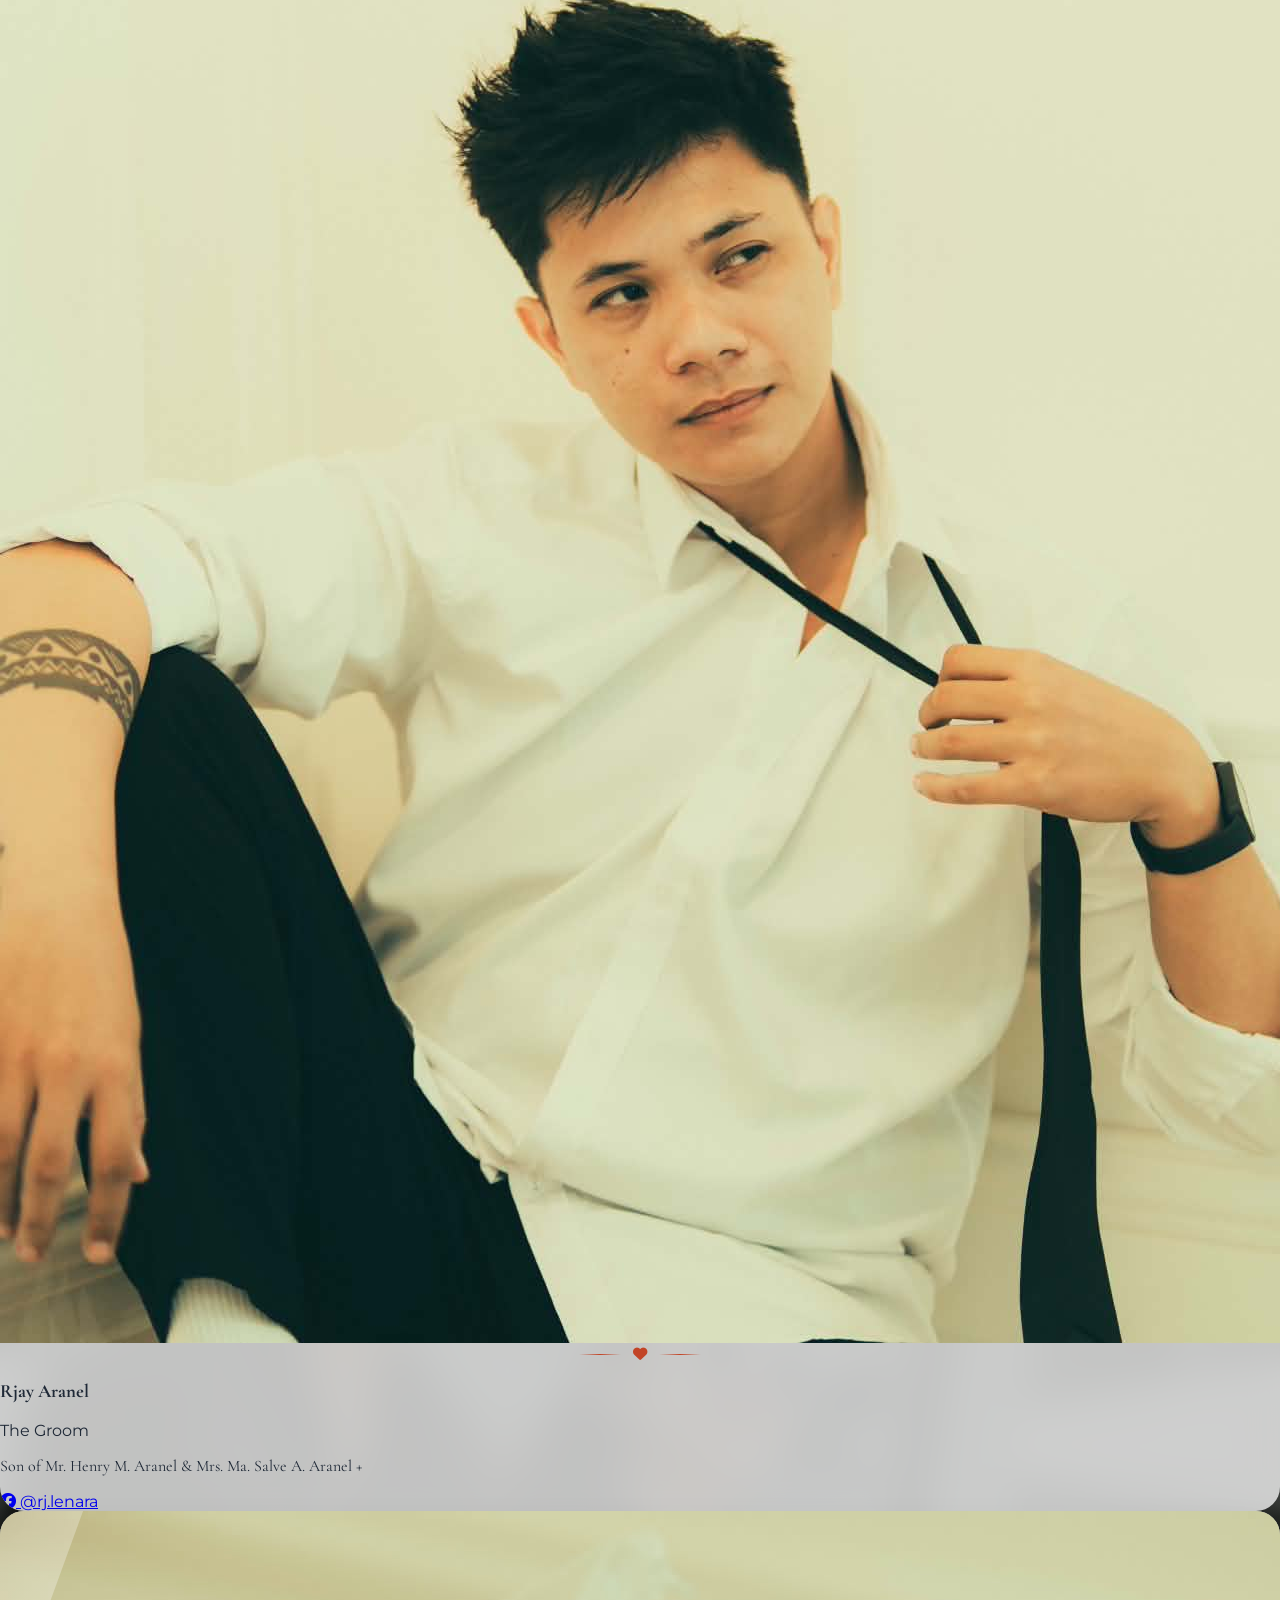
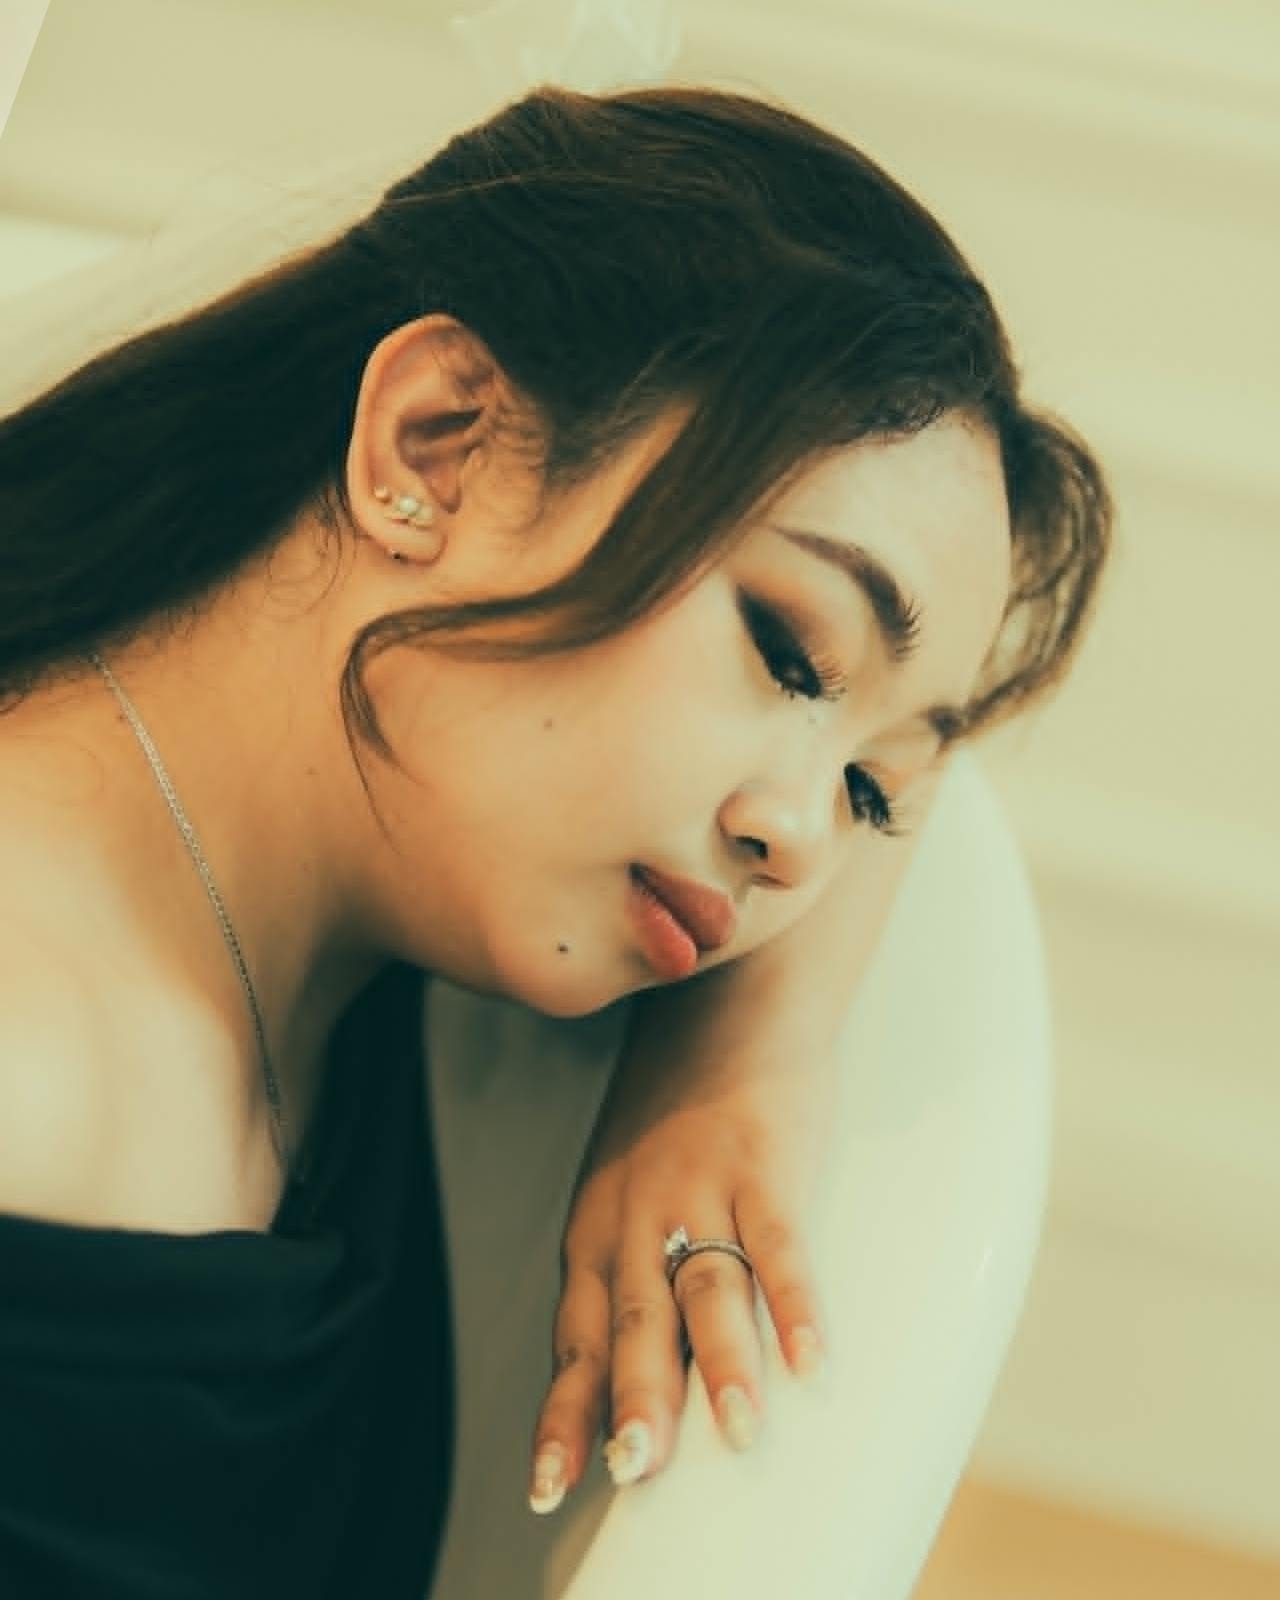
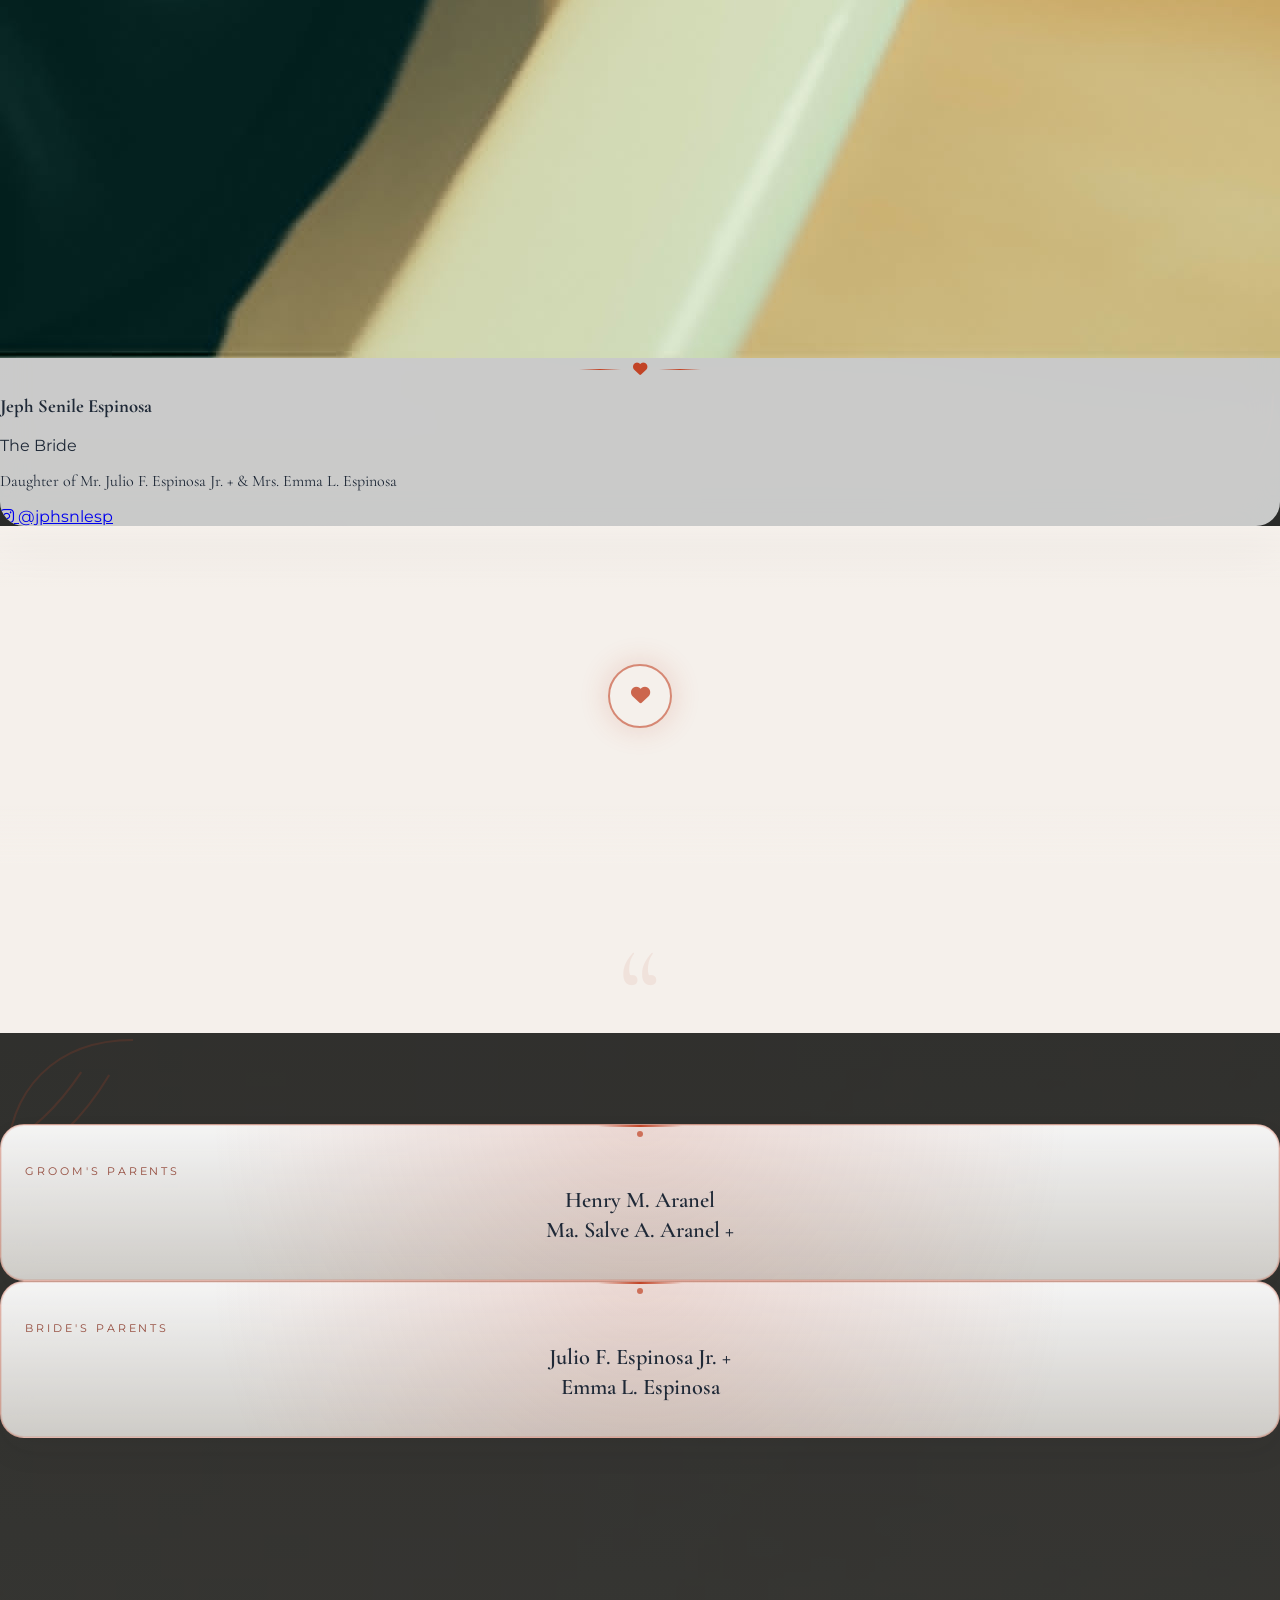
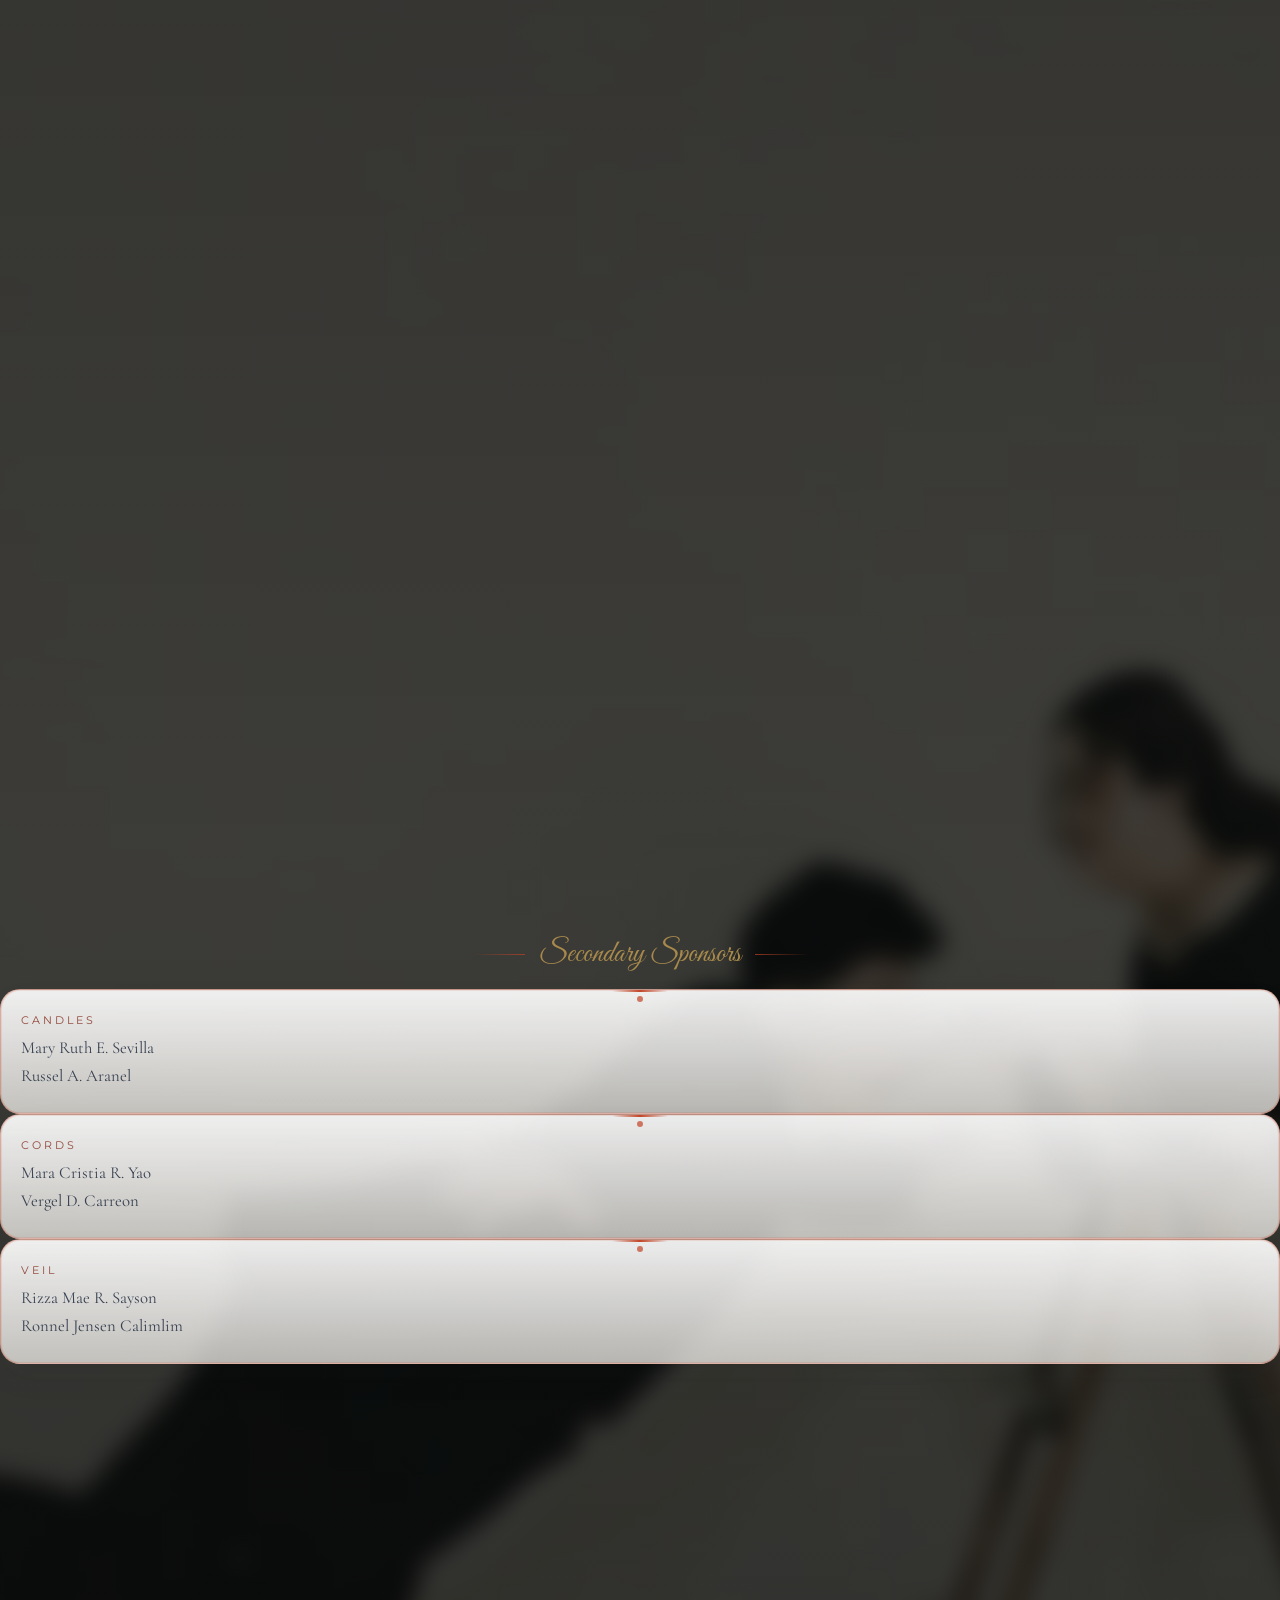
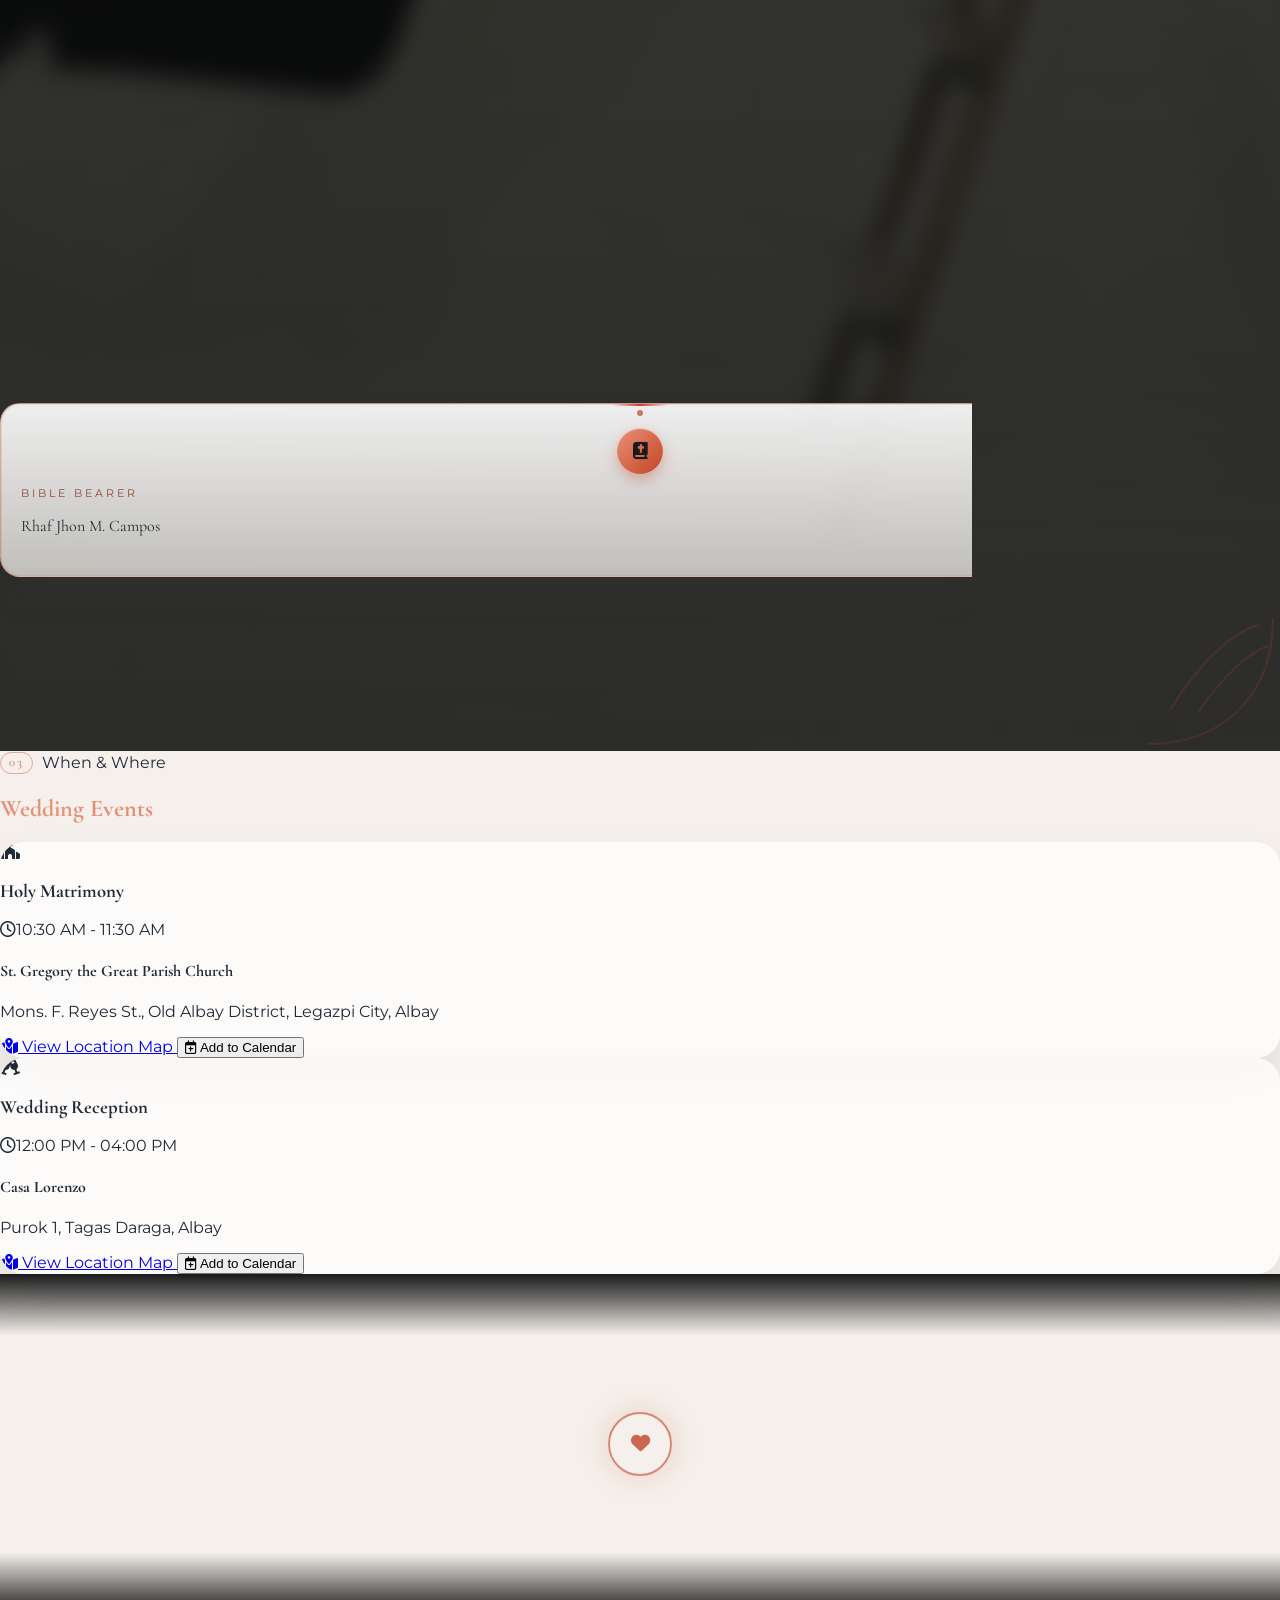
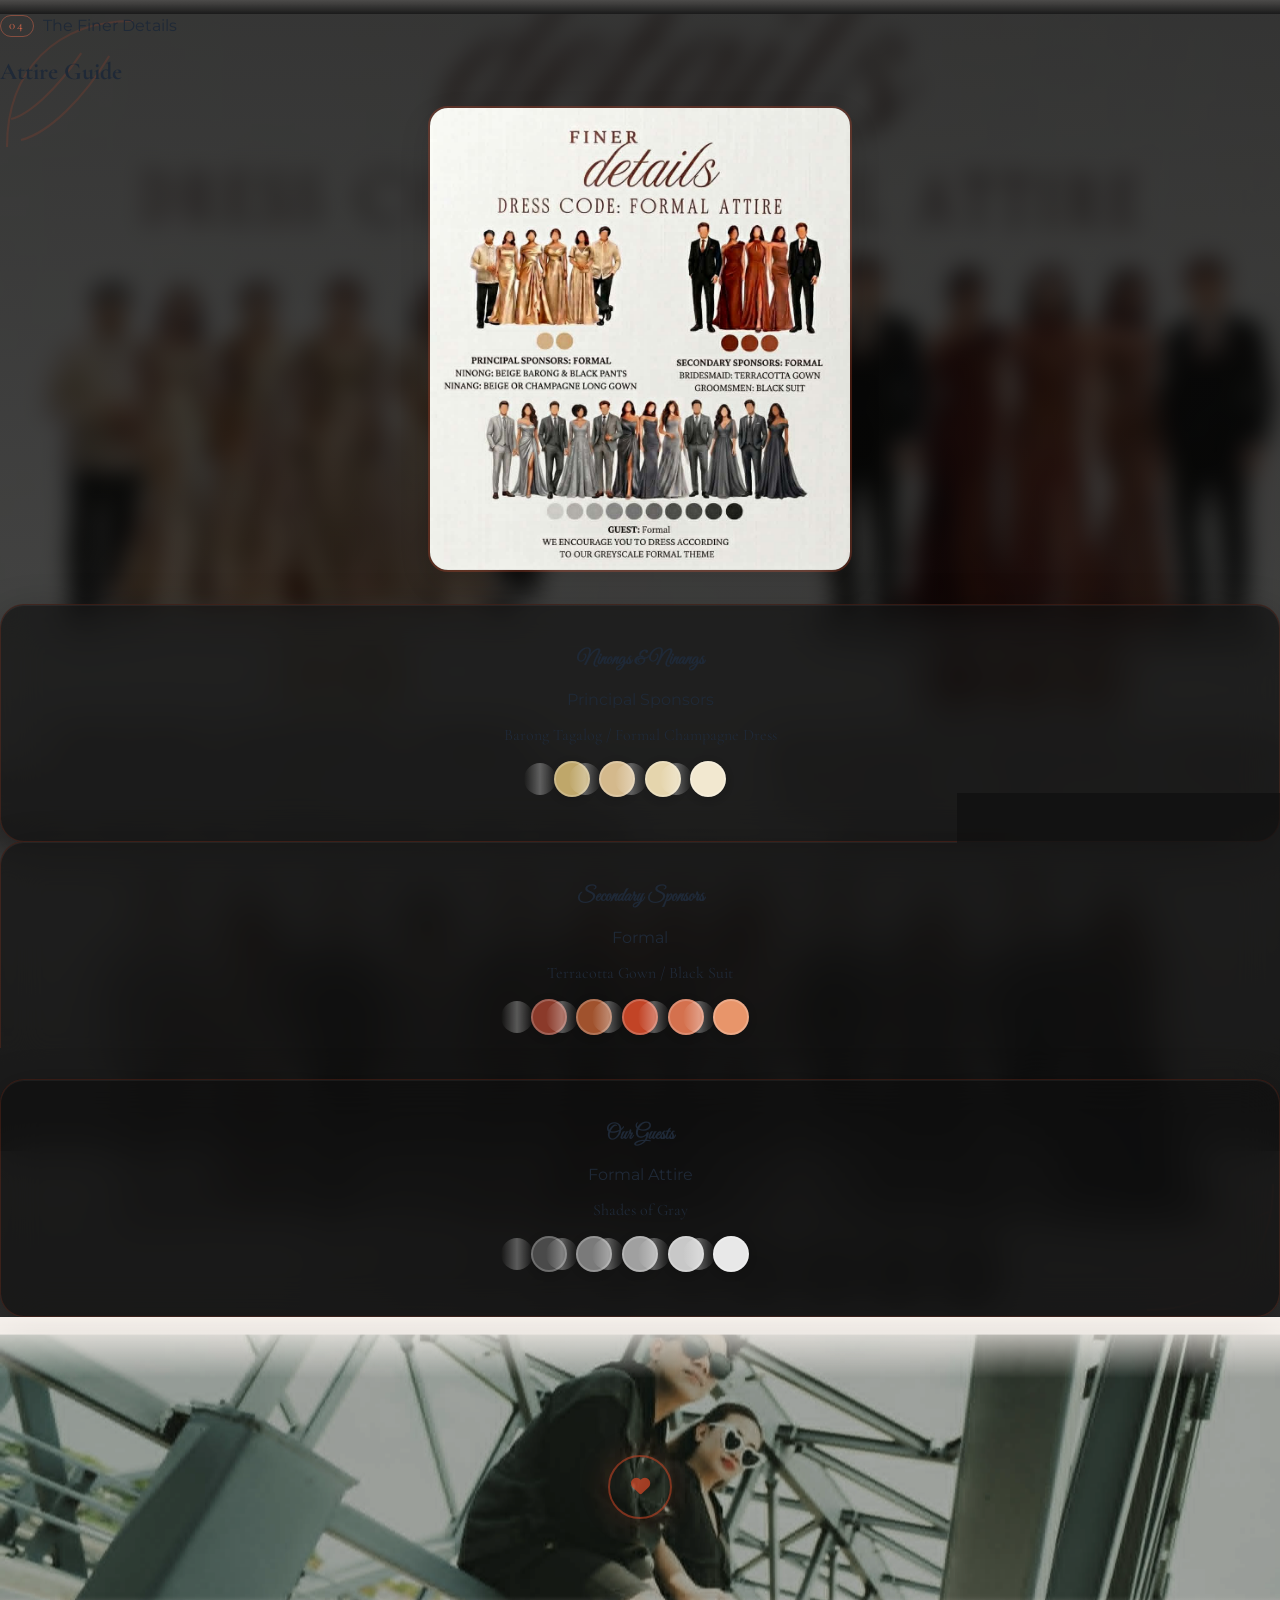
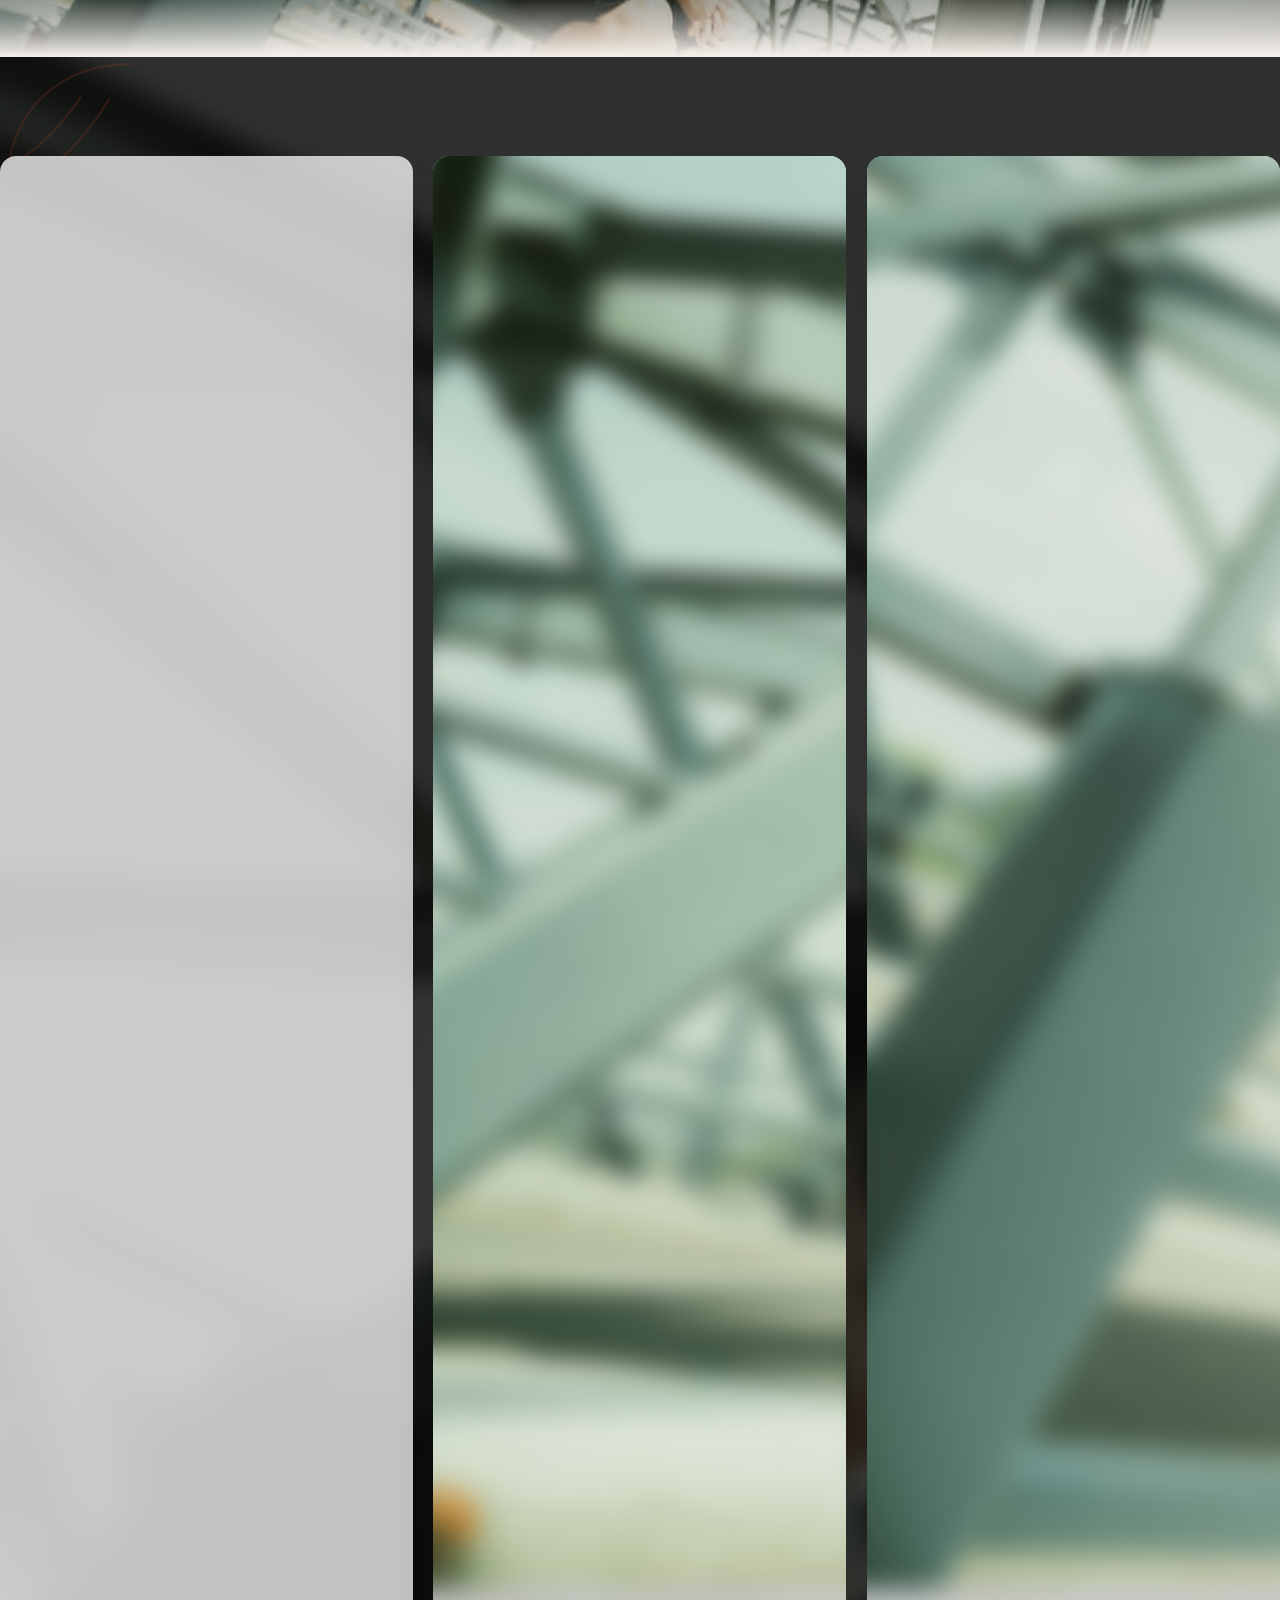
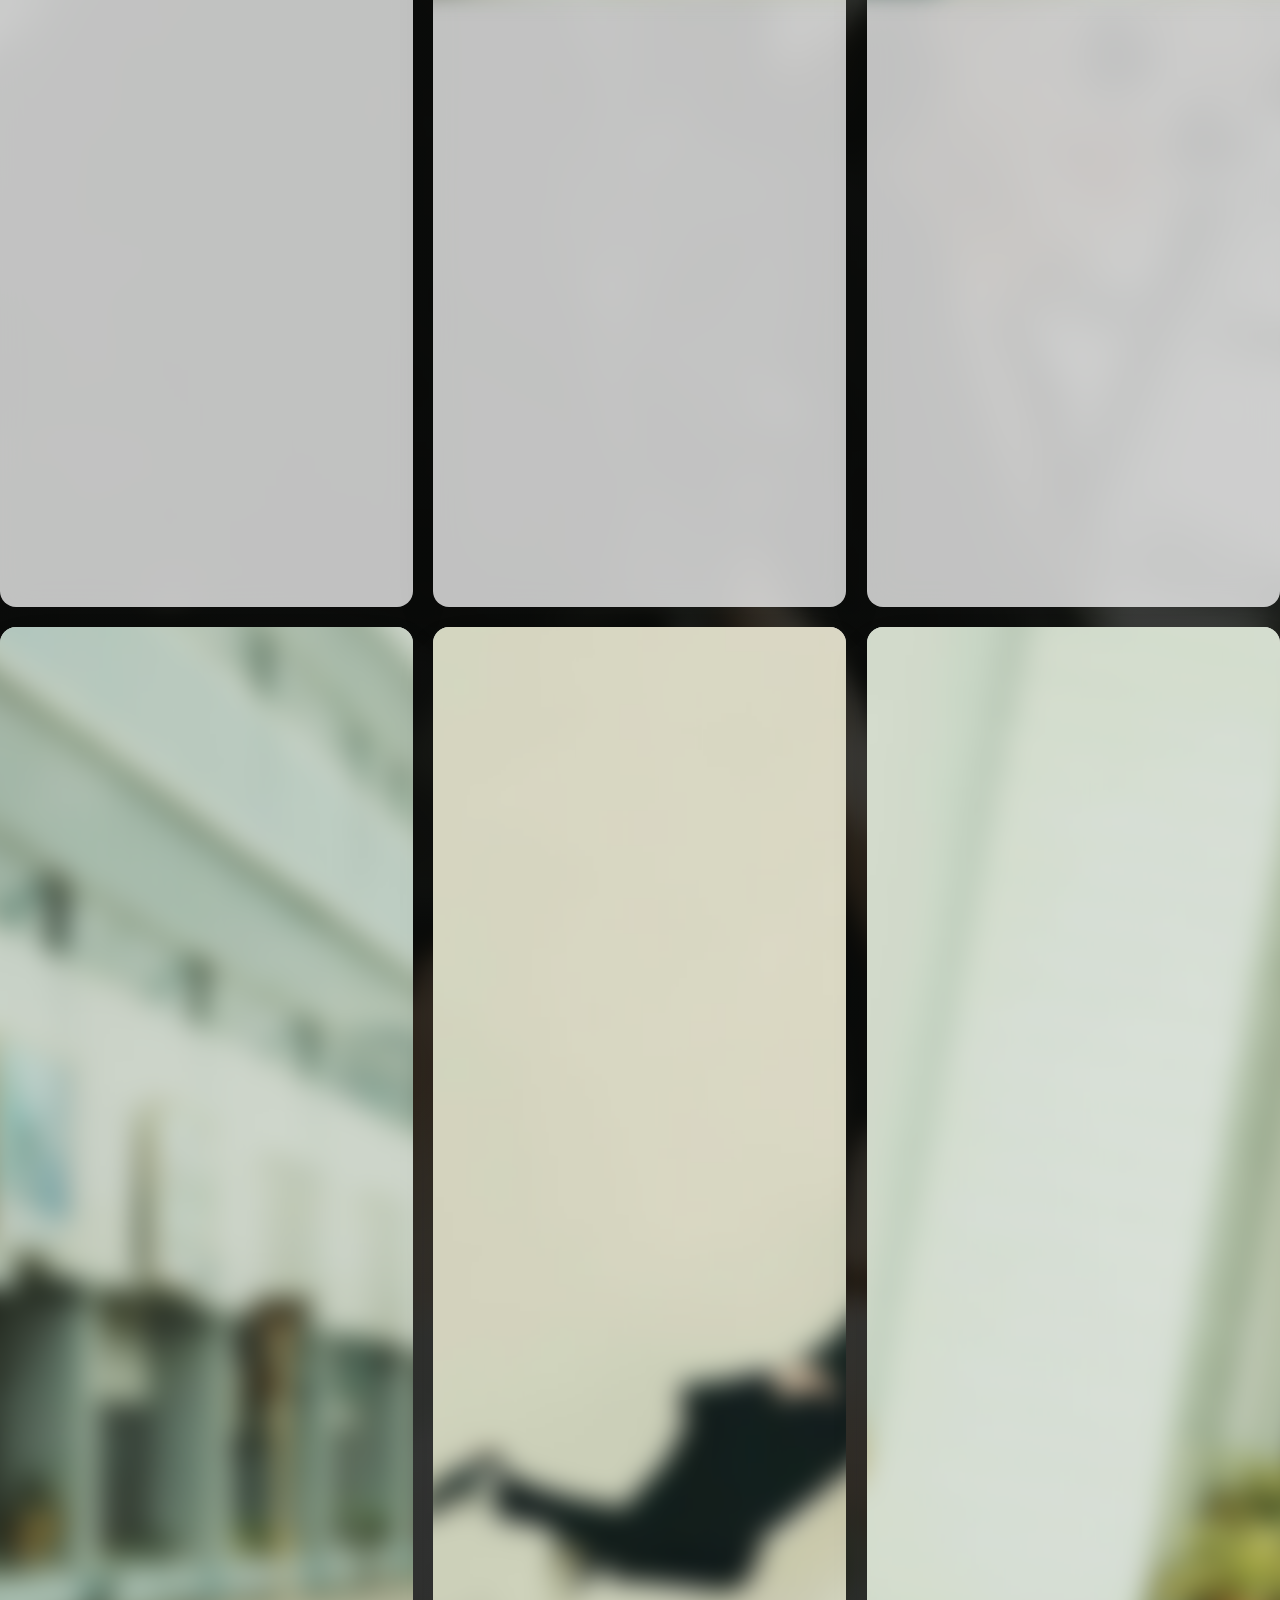
==== commit 62cfe160: "Add files via upload" ====
--- a/index.html
+++ b/index.html
@@ -78,7 +78,9 @@
             <h2 class="font-cursive env-cursive">The Wedding of</h2>
             <h1 class="font-cursive env-couple" id="cover-couple-names">Rjay &amp; Jeph</h1>
             <div class="env-divider"><span></span><i class="fa-solid fa-heart"></i><span></span></div>
-            <p class="font-sans env-date" id="cover-date">Saturday, December 19, 2026</p>
+            <p class="env-kicker" id="cover-date" style="text-transform: uppercase;">Saturday,
+              December 19, 2026
+            </p>
           </div>
         </div>
 
@@ -86,8 +88,8 @@
         <div class="env-flap"></div>
 
         <!-- Wax seal (on the flap tip) -->
-        <button type="button" class="wax-seal-btn env-seal" id="open-invitation-btn"
-          title="Tap to Open Invitation" data-magnetic="14" aria-label="Open invitation">
+        <button type="button" class="wax-seal-btn env-seal" id="open-invitation-btn" title="Tap to Open Invitation"
+          data-magnetic="14" aria-label="Open invitation">
           <i class="fa-solid fa-envelope-open text-2xl text-[#6b1a10]"></i>
         </button>
       </div>
@@ -219,7 +221,8 @@
               Eleanor Vance</p>
             <a id="groom-ig" href="#" target="_blank"
               class="inline-flex items-center gap-2 text-xs text-orange-700 hover:text-orange-900 transition">
-              <i id="groom-ig-icon" class="fa-brands fa-instagram text-base"></i> <span id="groom-ig-handle">@alexandervance</span>
+              <i id="groom-ig-icon" class="fa-brands fa-instagram text-base"></i> <span
+                id="groom-ig-handle">@alexandervance</span>
             </a>
           </div>
 
@@ -238,7 +241,8 @@
               Mrs. Clara Sterling</p>
             <a id="bride-ig" href="#" target="_blank"
               class="inline-flex items-center gap-2 text-xs text-orange-700 hover:text-orange-900 transition">
-              <i id="bride-ig-icon" class="fa-brands fa-instagram text-base"></i> <span id="bride-ig-handle">@sophiarose</span>
+              <i id="bride-ig-icon" class="fa-brands fa-instagram text-base"></i> <span
+                id="bride-ig-handle">@sophiarose</span>
             </a>
           </div>
         </div>
